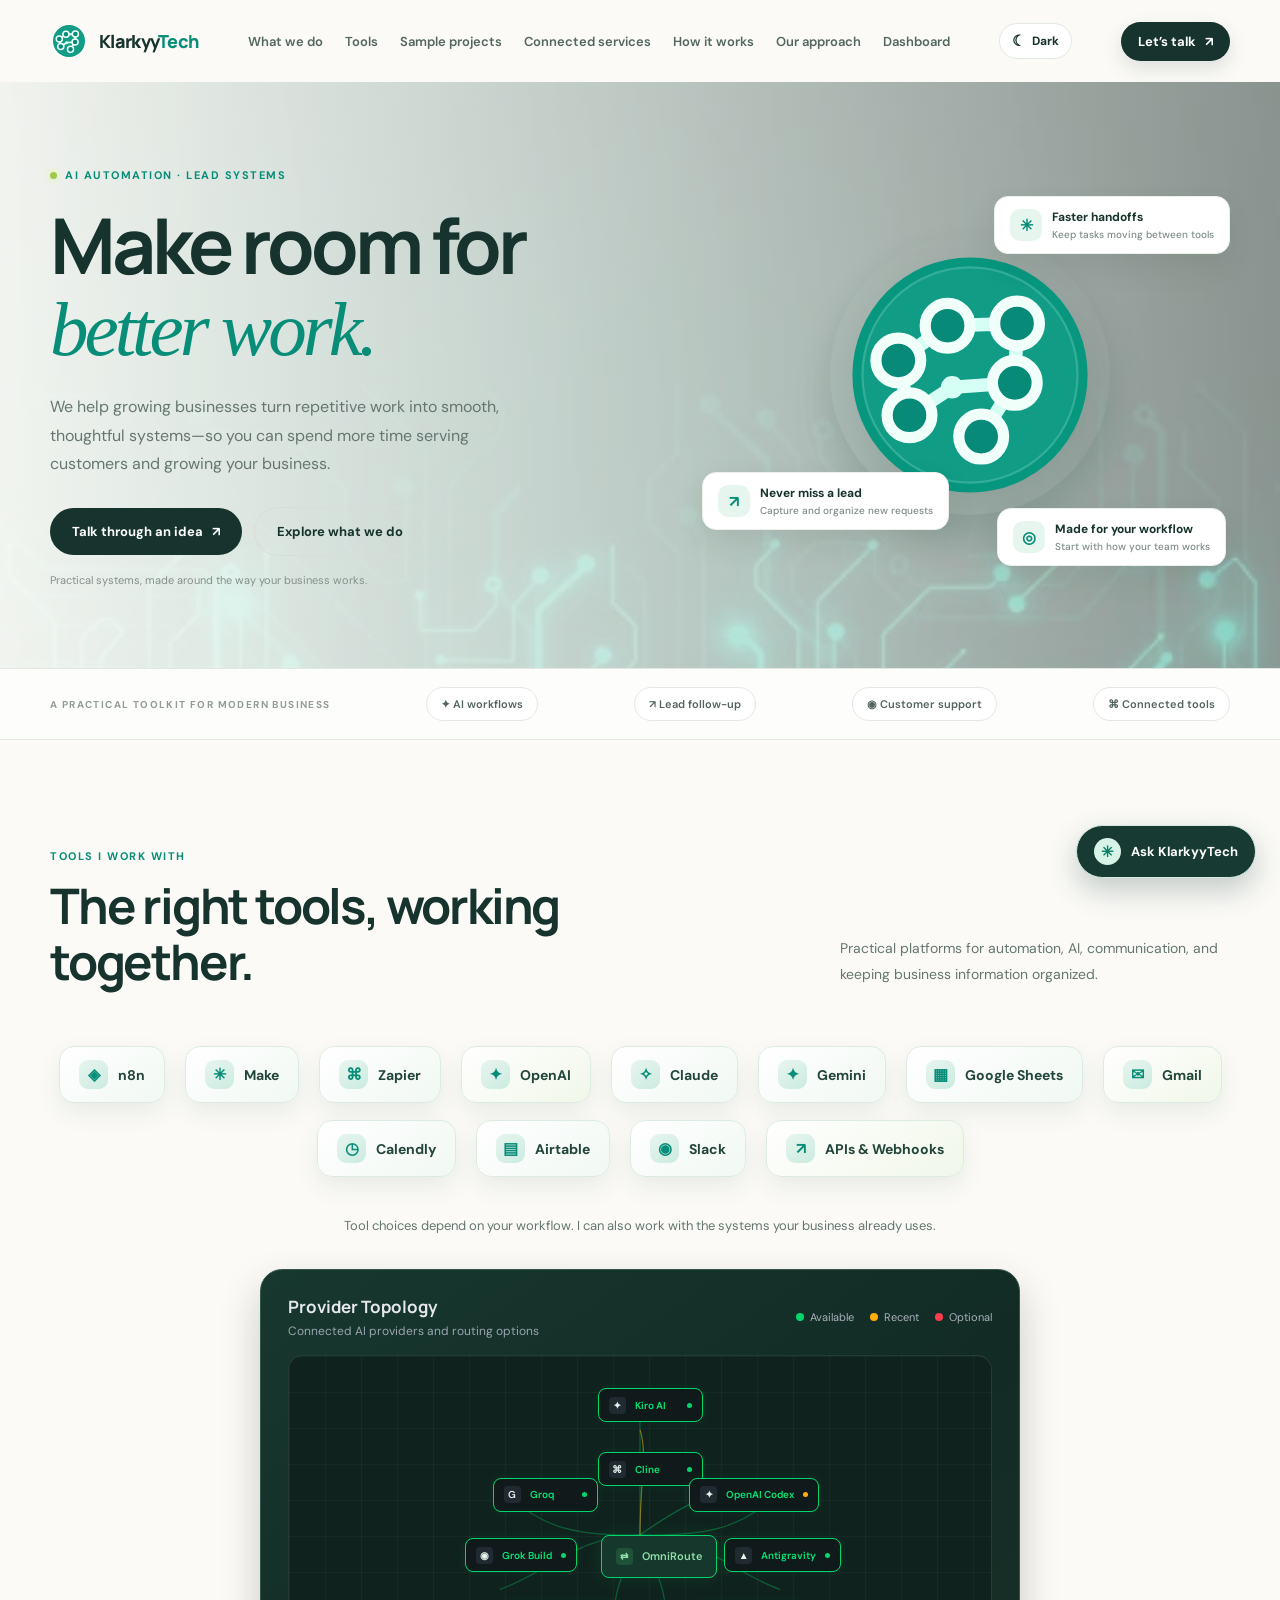
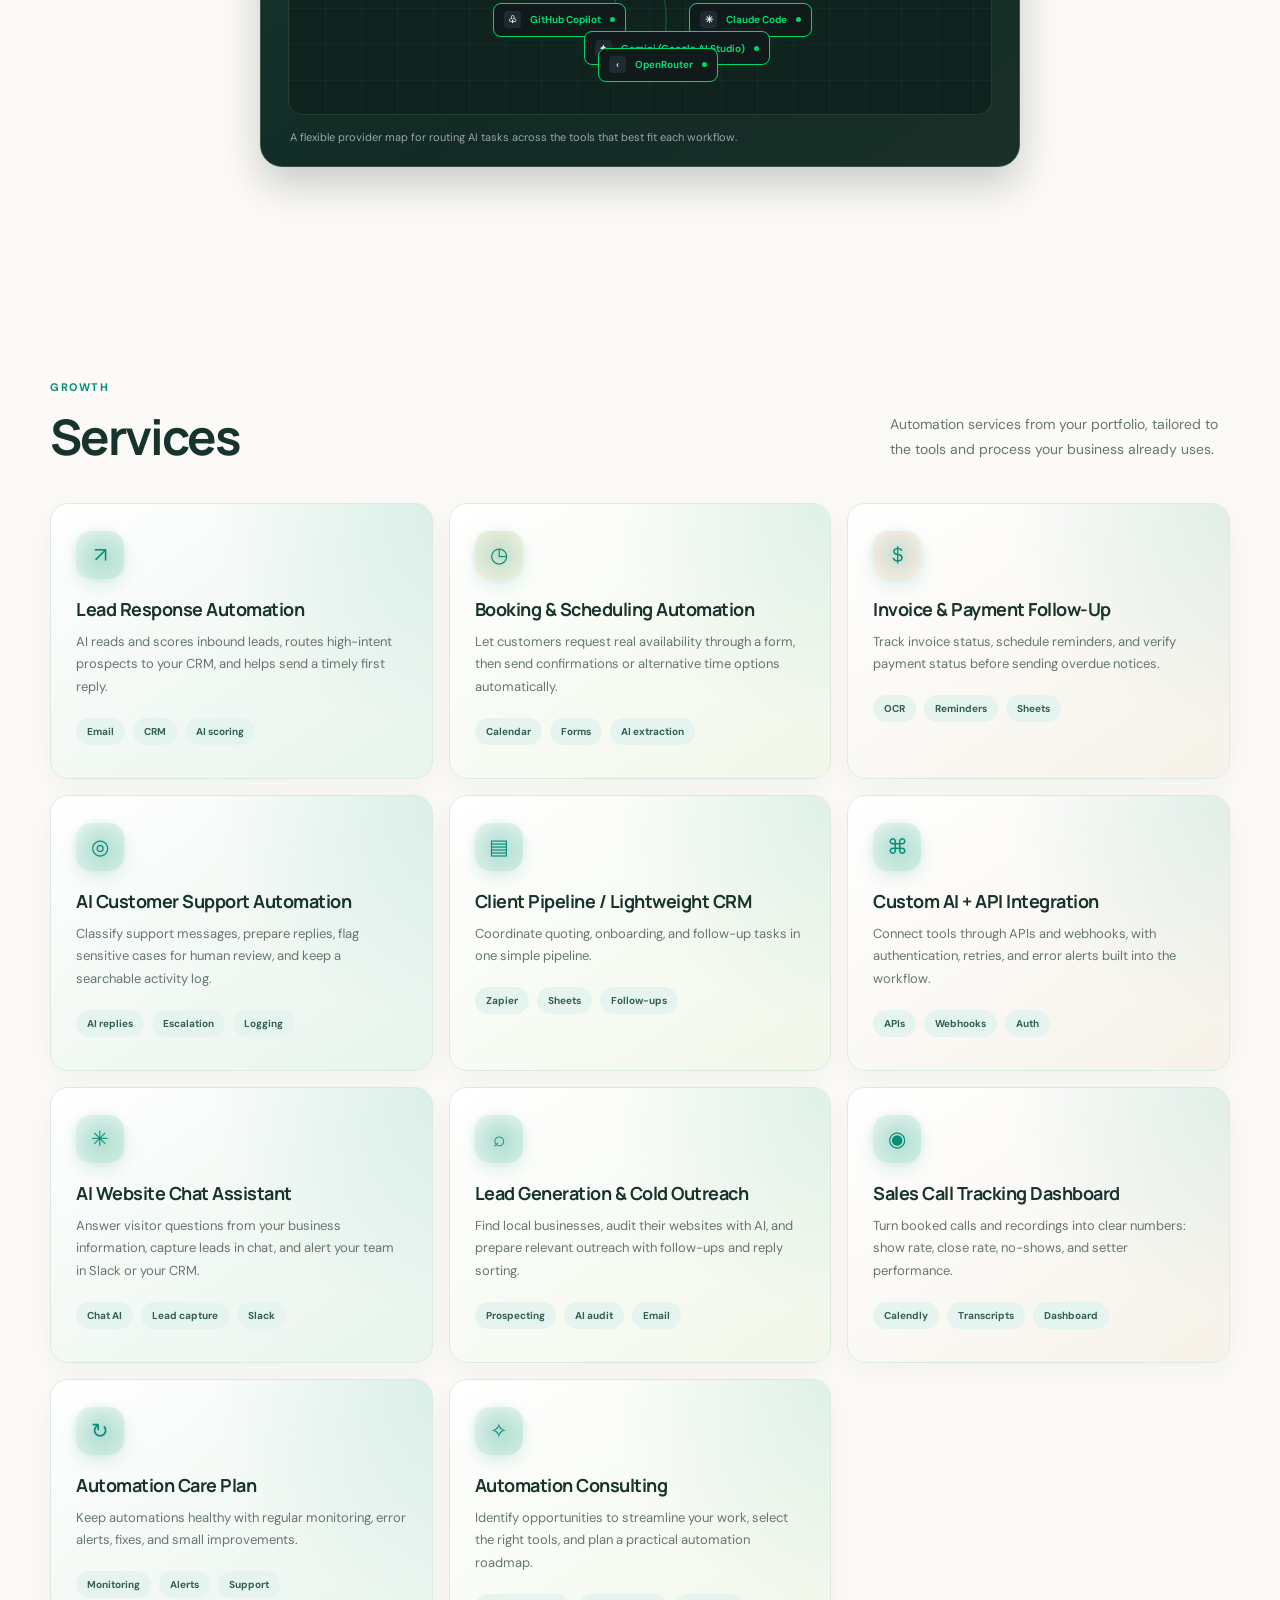
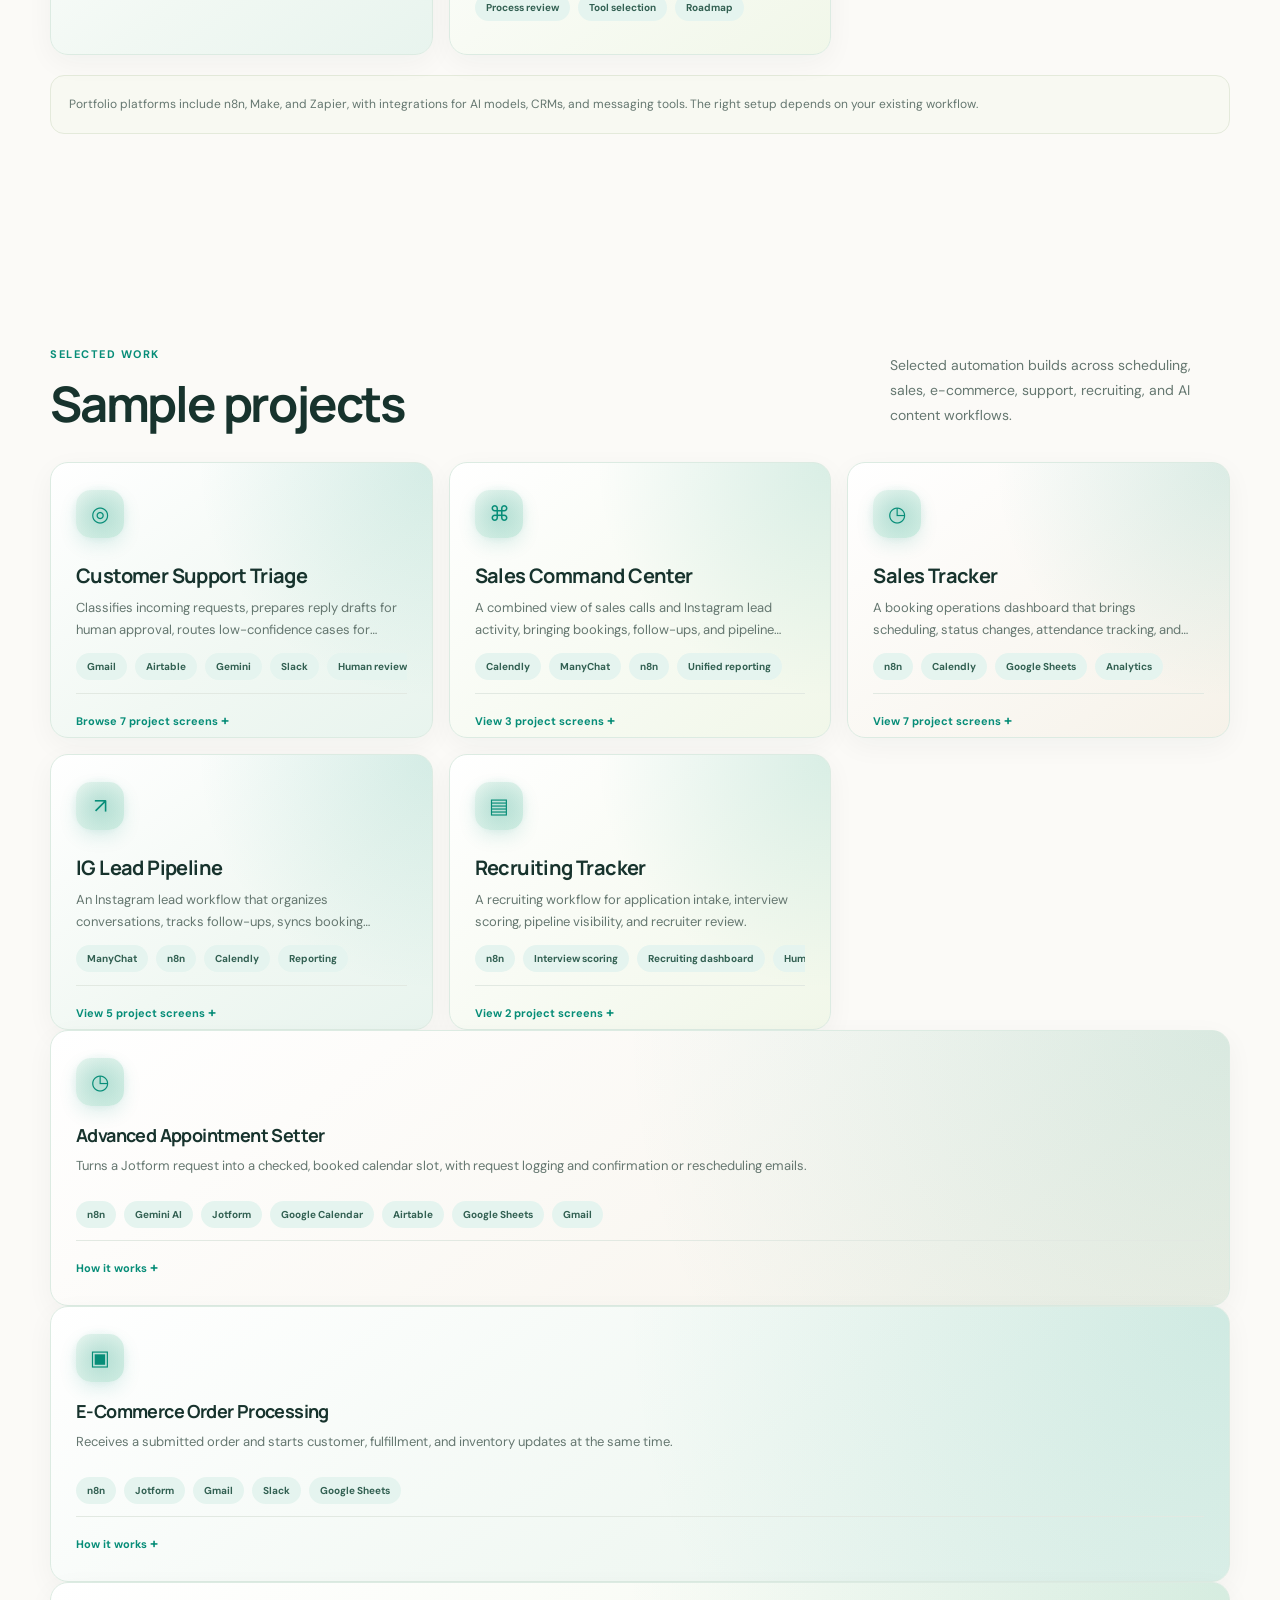
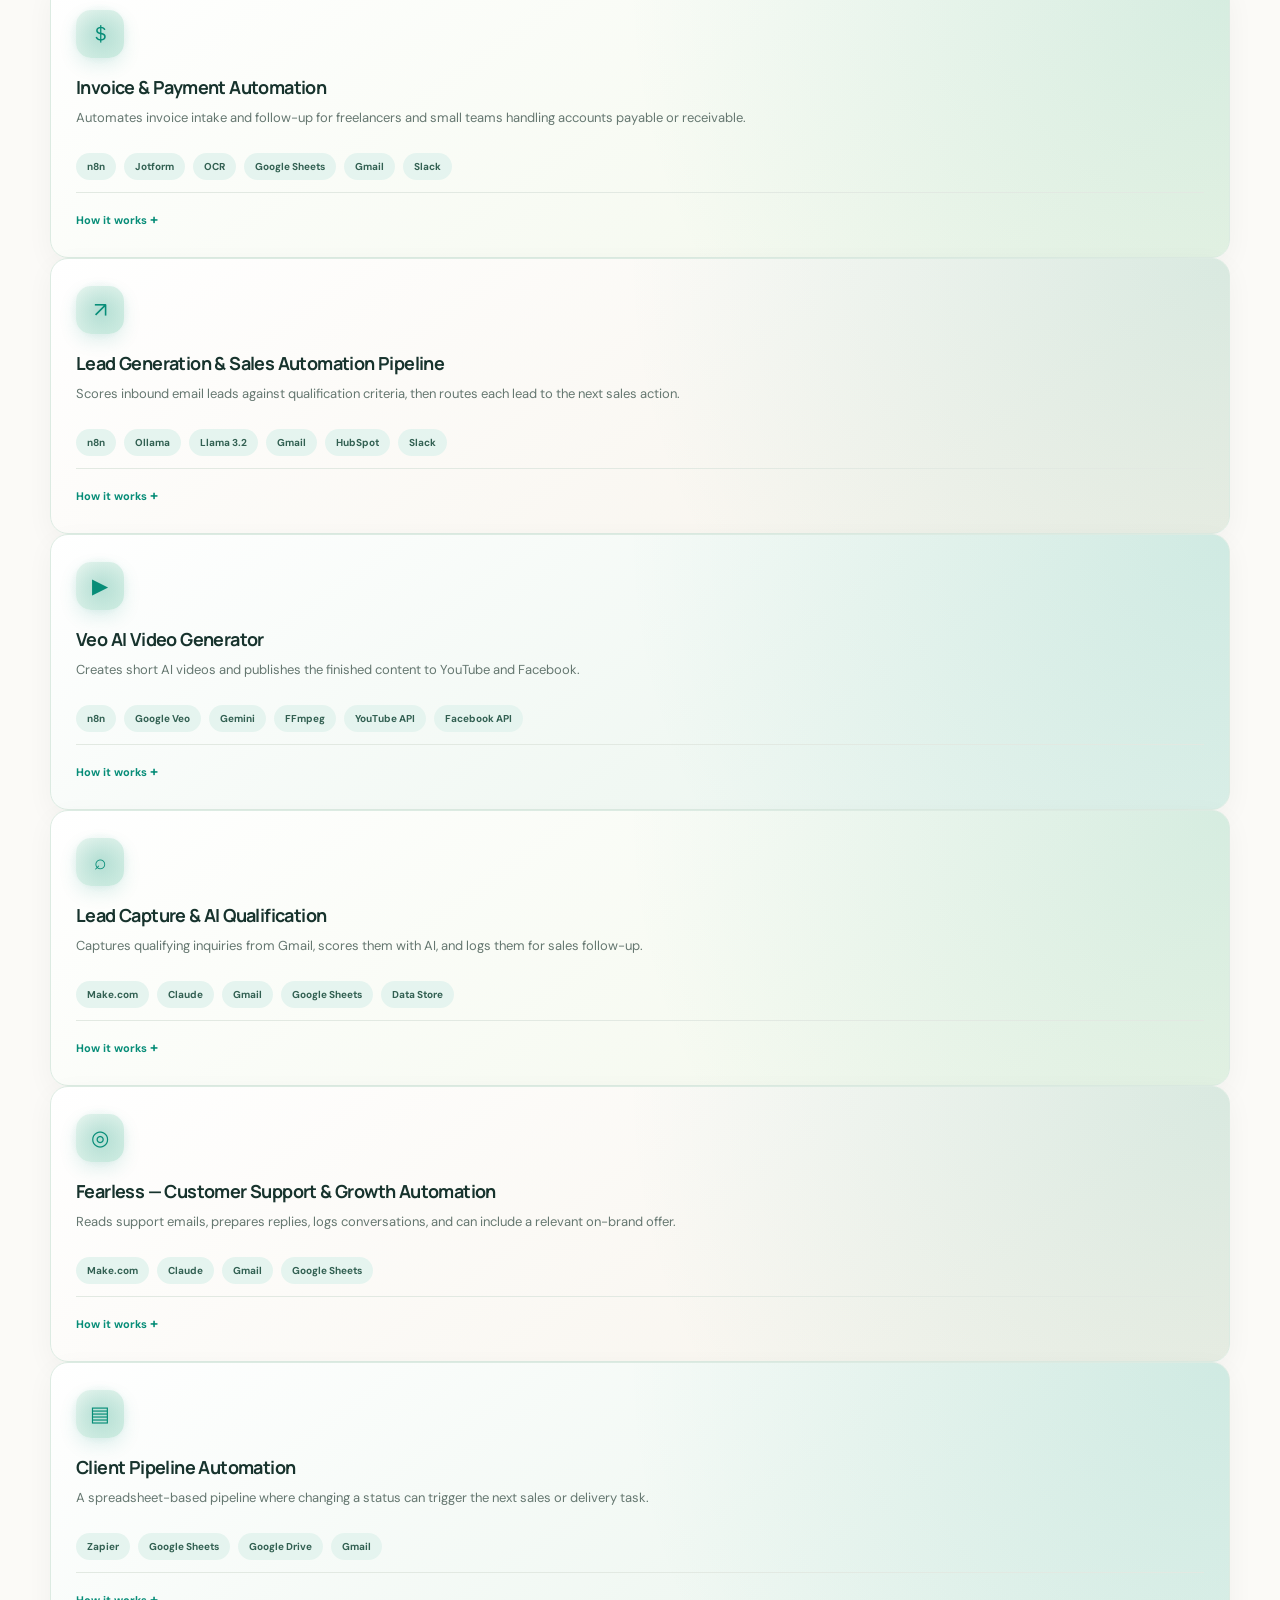
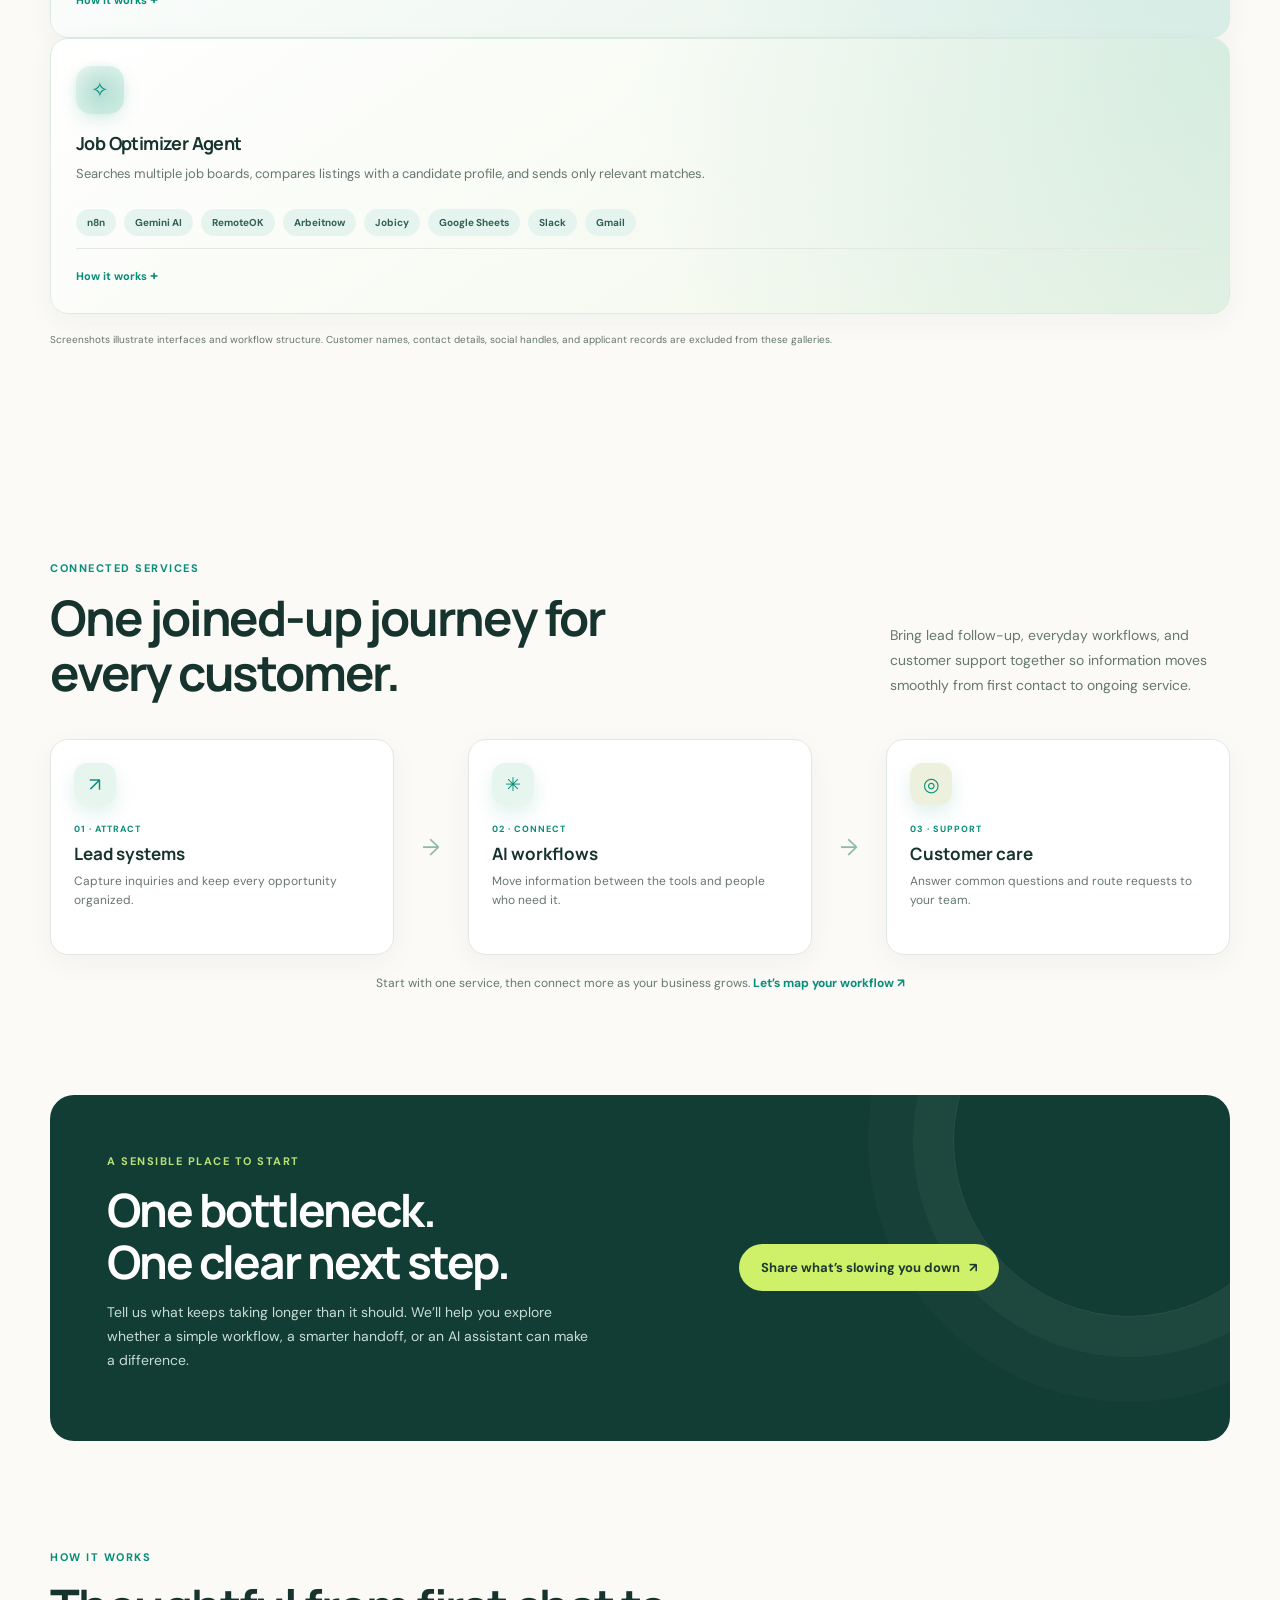
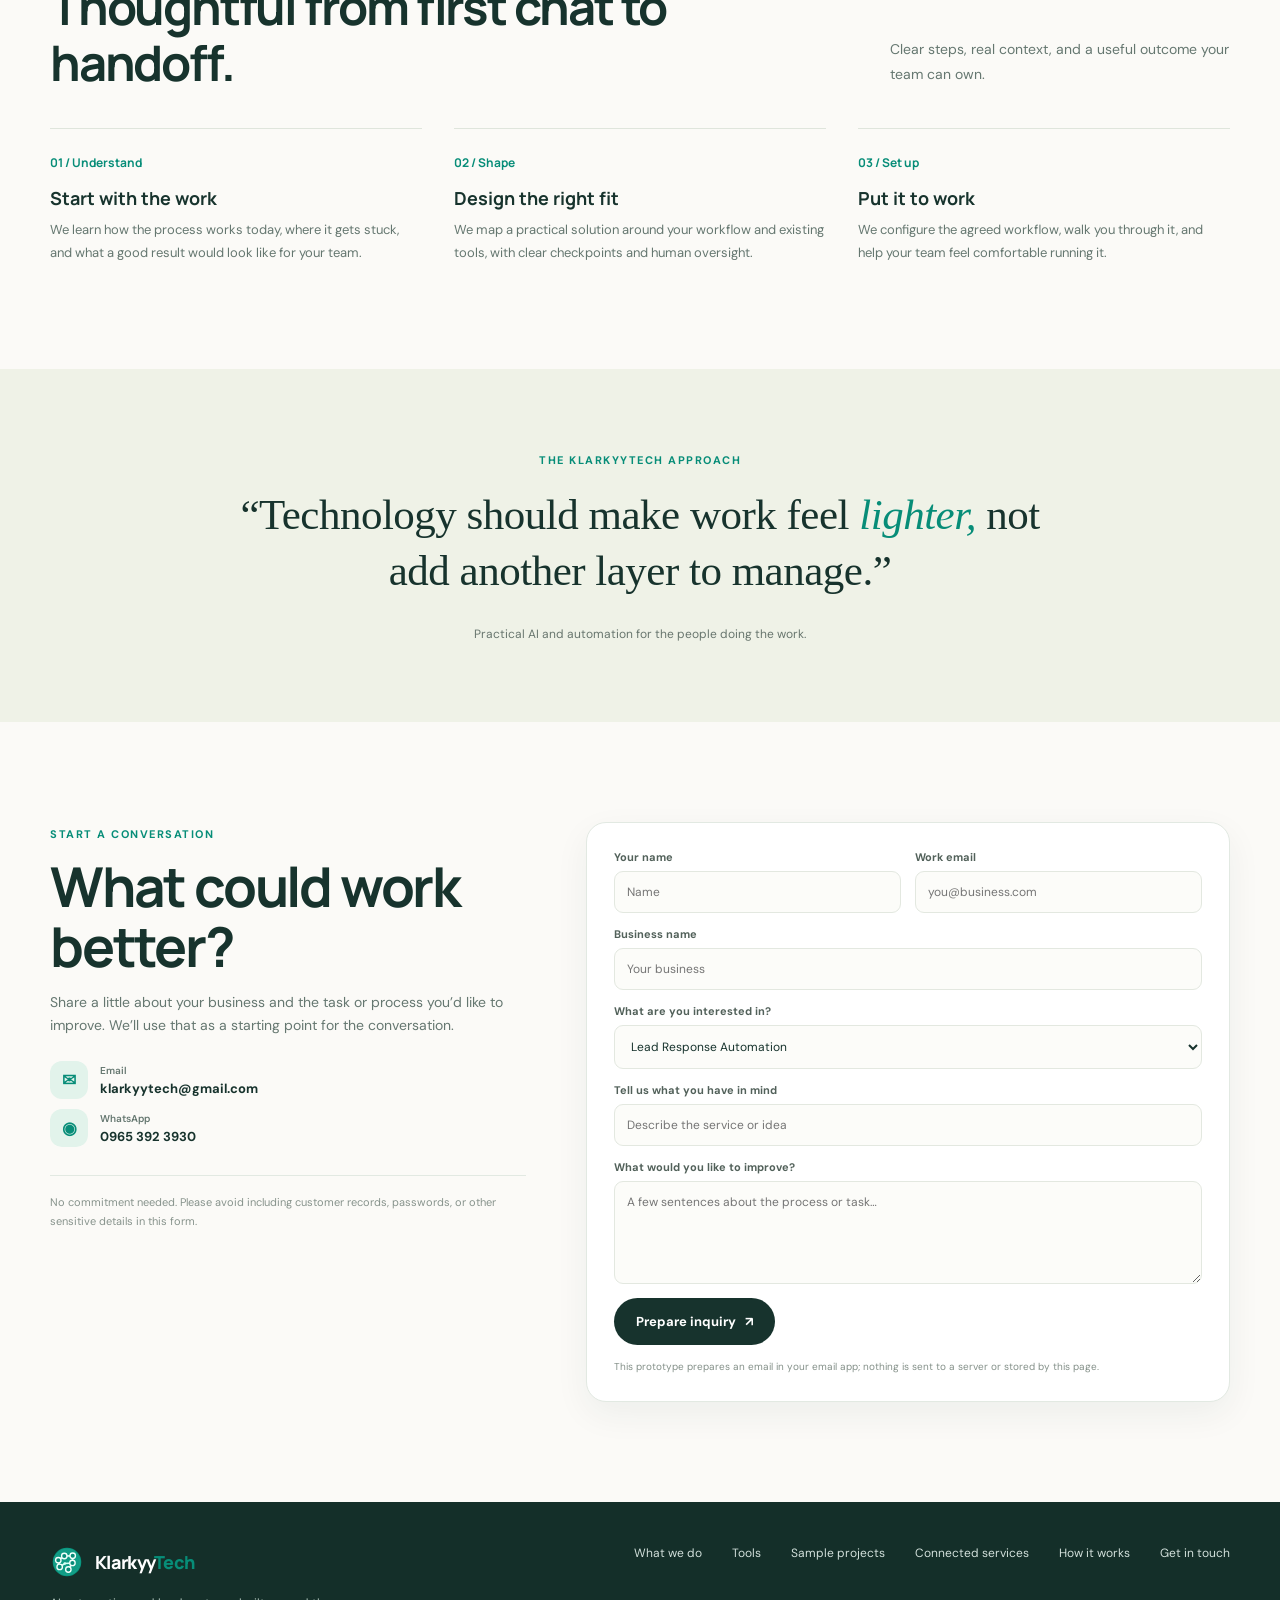
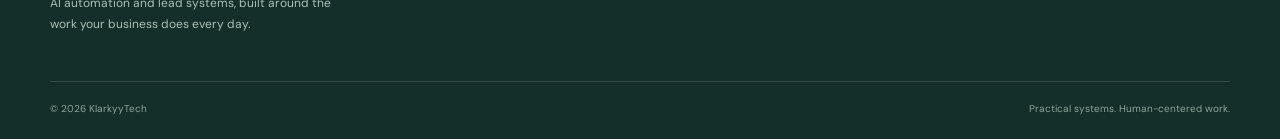
==== klarkyytech/index.html @ 1ce9d155 "Animate service and project icons and green provider states" ====
<!DOCTYPE html>
<html lang="en">
<head>
<meta charset="utf-8"><meta name="viewport" content="width=device-width,initial-scale=1"><meta name="theme-color" content="#faf9f5"><meta name="description" content="KlarkyyTech helps growing businesses build practical AI automations and lead systems that make everyday work easier."><title>KlarkyyTech — Make room for better work</title>
<style>
@import url('https://fonts.googleapis.com/css2?family=DM+Sans:wght@400;500;600;700&family=Manrope:wght@400;500;600;700;800&display=swap');
:root{--ink:#172d29;--muted:#667772;--paper:#faf9f5;--white:#fff;--green:#078d78;--mint:#dcf3eb;--line:#e5e9e2;--lime:#cff16a;--serif:Georgia,'Times New Roman',serif}*{box-sizing:border-box}html{scroll-behavior:smooth}body{margin:0;background:var(--paper);color:var(--ink);font-family:'DM Sans',sans-serif;-webkit-font-smoothing:antialiased}a{color:inherit;text-decoration:none}button,input,select,textarea{font:inherit}button{cursor:pointer}.wrap{width:min(1180px,calc(100% - 48px));margin:auto}.nav{height:82px;display:flex;align-items:center;justify-content:space-between}.logo{display:flex;align-items:center;gap:11px;font:800 18px Manrope;letter-spacing:-.7px}.logo img{width:38px;height:38px;border-radius:50%;object-fit:cover;object-position:center;background:transparent}.logo span span{color:var(--green)}.navlinks{display:flex;gap:24px;align-items:center;color:#536660;font-size:13px;font-weight:500}.navlinks a{white-space:nowrap}.navlinks a:hover,.footer a:hover{color:var(--green)}.navcta,.button{display:inline-flex;justify-content:center;align-items:center;gap:9px;border-radius:999px;background:var(--ink);color:white;padding:13px 20px;font-size:13px;font-weight:700;transition:transform .18s,background .18s}.navcta:hover,.button:hover{background:var(--green);transform:translateY(-1px)}.navcta{padding:11px 17px;white-space:nowrap;flex:none}.menu{display:none;border:1px solid var(--line);background:white;border-radius:50%;width:42px;height:42px;font-size:18px}.hero{padding:69px 0 84px;position:relative;overflow:hidden;isolation:isolate}.hero:after{content:"";position:absolute;z-index:-1;inset:0;pointer-events:none;background-image:linear-gradient(90deg,rgba(250,249,245,.90) 0%,rgba(250,249,245,.66) 42%,rgba(250,249,245,.32) 100%),url("circuit-board-background.webp");background-size:cover;background-position:center 42%;opacity:.82;filter:saturate(1.35) brightness(1.12) drop-shadow(0 0 16px rgba(7,151,127,.58));animation:circuit-drift 28s ease-in-out infinite alternate}.hero:before{content:'';position:absolute;width:0;height:0;pointer-events:none}.hero-grid{display:grid;grid-template-columns:1.08fr .92fr;gap:48px;align-items:center;position:relative}.eyebrow{display:inline-flex;gap:8px;align-items:center;color:var(--green);font-size:11px;font-weight:700;letter-spacing:1.5px;text-transform:uppercase}.eyebrow i{width:7px;height:7px;border-radius:50%;background:#9fc94c;box-shadow:0 0 0 4px #eaf3d9}.hero h1{max-width:650px;margin:21px 0 19px;font:700 clamp(48px,6.3vw,77px)/1.03 Manrope;letter-spacing:-5px}.hero h1 em{font:italic 400 1em var(--serif);letter-spacing:-4px;color:var(--green)}.hero-copy{max-width:500px;color:var(--muted);font-size:16px;line-height:1.75}.hero-actions{display:flex;gap:12px;align-items:center;margin-top:28px}.button{padding:15px 22px}.button.secondary{background:transparent;color:var(--ink);border:1px solid #d7ded5}.button.secondary:hover{color:white;border-color:var(--green);background:var(--green)}.micro{margin-top:17px;color:#84908a;font-size:11px}.visual{min-height:430px;position:relative;display:grid;place-items:center;isolation:isolate}.orb{display:none}.orb:after{content:'';position:absolute;inset:30px;border:1px solid #d8dfcf;border-radius:50%;animation:ring-turn 32s linear infinite}.orb:before{content:'';position:absolute;inset:75px;border:1px dashed #d1dbc7;border-radius:50%;animation:ring-turn 42s linear infinite reverse}.visual-logo{width:min(70%,280px);aspect-ratio:1;position:relative;border-radius:50%;box-shadow:0 20px 38px #17483d1c;filter:drop-shadow(0 22px 28px #17483d27);animation:mark-float 5s ease-in-out infinite;will-change:transform}.float{position:absolute;background:#fff;border:1px solid #edf0e9;border-radius:14px;padding:12px 15px;box-shadow:0 12px 30px #1e382018;display:flex;align-items:center;gap:10px;font-size:12px;font-weight:700;animation:drift 5s ease-in-out infinite}.float small{display:block;color:#7f8c85;font-size:10px;font-weight:500;margin-top:3px}.float.one{top:36px;right:0}.float.two{bottom:60px;left:-7px;animation-delay:-2s}.float.three{right:4px;bottom:24px;animation-delay:-3s}.ficon{width:32px;height:32px;border-radius:10px;background:#e6f5ee;display:grid;place-items:center;color:var(--green);font-size:16px}@keyframes drift{50%{transform:translateY(-7px)}}@keyframes service-icon-float{0%,100%{transform:translateY(0)}50%{transform:translateY(-5px)}}@keyframes service-icon-glow{from{opacity:.38;transform:scale(.88)}to{opacity:.95;transform:scale(1.12)}}@keyframes circuit-drift{0%{background-position:center 45%;transform:scale(1);filter:saturate(1.12) brightness(1.06) drop-shadow(0 0 12px rgba(7,151,127,.42))}50%{filter:saturate(1.35) brightness(1.22) drop-shadow(0 0 26px rgba(7,151,127,.82))}100%{background-position:52% 58%;transform:scale(1.045);filter:saturate(1.18) brightness(1.12) drop-shadow(0 0 18px rgba(7,151,127,.62))}}@keyframes mark-float{0%,100%{transform:translate3d(0,0,0) rotate(-2deg)}50%{transform:translate3d(0,-10px,0) rotate(2deg)}}@keyframes orbit-breathe{0%,100%{transform:scale(.97);box-shadow:0 0 0 0 #9bb49b00}50%{transform:scale(1.035);box-shadow:0 0 55px 5px #9bb49b20}}@keyframes ring-turn{to{transform:rotate(1turn)}}.trust{border-top:1px solid var(--line);border-bottom:1px solid var(--line);padding:18px 0}.trust-inner{display:flex;justify-content:space-between;align-items:center;gap:18px}.trust-label{color:#929c94;font-size:10px;text-transform:uppercase;letter-spacing:1.4px;font-weight:700}.pill{border:1px solid #e4e8df;border-radius:99px;padding:9px 14px;color:#54635c;font-size:11px;font-weight:600;background:#fff9;white-space:nowrap}.section{padding:104px 0}.section-head{display:flex;justify-content:space-between;align-items:end;gap:30px;margin-bottom:42px}.kicker{color:var(--green);font-size:11px;text-transform:uppercase;letter-spacing:1.5px;font-weight:700}.section h2{font:700 clamp(34px,4vw,49px)/1.14 Manrope;letter-spacing:-2.2px;margin:13px 0 0;max-width:650px}.section-head>p{max-width:340px;color:var(--muted);font-size:14px;line-height:1.7;margin:0 0 3px}.service-grid{display:grid;grid-template-columns:repeat(3,minmax(0,1fr));gap:16px}.service{background:linear-gradient(145deg,#ffffff 0%,#f1f8f3 58%,#e8f4ee 100%);border:1px solid #dcebe2;border-radius:17px;padding:27px 25px 25px;min-height:276px;position:relative;overflow:hidden;transition:transform .2s,box-shadow .2s}.service:before{content:"";position:absolute;inset:0;pointer-events:none;background:radial-gradient(circle at 100% 0%,rgba(7,151,127,.13),transparent 48%);opacity:.8}.service>*{position:relative}.service:nth-child(3n+2){background:linear-gradient(145deg,#fff 0%,#f1f7e9 100%)}.service:nth-child(3n){background:linear-gradient(145deg,#fff 0%,#f6f2e9 100%)}.service:hover{transform:translateY(-4px);box-shadow:0 17px 36px #1c3a2e0b}.service-icon{height:48px;width:48px;border-radius:15px;background:linear-gradient(145deg,#e7f5ef,#ccebe0);display:grid;place-items:center;font-size:21px;color:var(--green);position:relative;isolation:isolate;animation:service-icon-float 4.2s ease-in-out infinite;box-shadow:0 7px 18px rgba(7,141,120,.12);transition:transform .25s,box-shadow .25s}.service-icon:before{content:"";position:absolute;inset:-7px;border-radius:20px;background:radial-gradient(circle,rgba(7,141,120,.19),transparent 70%);z-index:-1;animation:service-icon-glow 3.4s ease-in-out infinite alternate}.service:nth-child(3n+2) .service-icon{animation-delay:-1.1s}.service:nth-child(3n) .service-icon{animation-delay:-2.2s}.service:hover .service-icon{transform:translateY(-5px) rotate(-5deg) scale(1.06);box-shadow:0 12px 24px rgba(7,141,120,.2)}.service:nth-child(2) .service-icon{background:#edf0dd}.service:nth-child(3) .service-icon{background:#f9eee4}.service h3{font:700 18px Manrope;letter-spacing:-.5px;margin:18px 0 9px}.service-tags{display:flex;flex-wrap:wrap;gap:8px;margin-top:18px}.service-tags span{border-radius:99px;padding:7px 11px;background:#e5f4ef;color:#326052;font-size:10px;font-weight:700}.service-platforms{margin-top:20px;padding:18px;border:1px solid #e4eadb;border-radius:14px;background:#f8f9f2;color:var(--muted);font-size:12px;line-height:1.7}.service p{font-size:13px;color:var(--muted);line-height:1.7;margin:0 0 19px}.arrow{color:var(--green);font-size:12px;font-weight:700}.flow{display:grid;grid-template-columns:1fr 58px 1fr 58px 1fr;align-items:center;gap:8px}.flow-card{display:grid;justify-items:start;align-content:start;min-height:216px;padding:23px;background:#fff;border:1px solid var(--line);border-radius:17px;transition:transform .2s,border-color .2s,box-shadow .2s}.flow-card:hover{transform:translateY(-3px);border-color:#b6daca;box-shadow:0 16px 32px #1c3a2e0b}.flow-icon{display:grid;place-items:center;width:42px;height:42px;margin-bottom:18px;border-radius:13px;background:#e7f5ef;color:var(--green);font-size:19px}.flow-icon{animation:service-icon-float 4.6s ease-in-out infinite;box-shadow:0 8px 20px rgba(7,141,120,.13);position:relative}.flow-card:nth-child(1) .flow-icon{animation-delay:0s}.flow-card:nth-child(3) .flow-icon{animation-delay:-1.5s}.flow-card:nth-child(5) .flow-icon{animation-delay:-3s}.flow-icon:after{content:"";position:absolute;inset:-7px;border-radius:inherit;background:radial-gradient(circle,rgba(7,141,120,.18),transparent 70%);z-index:-1;animation:service-icon-glow 3.6s ease-in-out infinite alternate}.flow-card:nth-of-type(3) .flow-icon{background:#edf0dd}.flow-card:nth-of-type(5) .flow-icon{background:#f9eee4}.flow-step{font-size:9px;letter-spacing:1px;color:var(--green);font-weight:700}.flow-card strong{margin:7px 0;font:700 17px Manrope}.flow-card small{color:var(--muted);font-size:12px;line-height:1.6}.flow-connector{display:grid;place-items:center;color:#8ebba6;font-size:23px}.flow-connector i{font-style:normal}.flow-note{margin:20px 0 0;text-align:center;color:var(--muted);font-size:12px}.flow-note a{color:var(--green);font-weight:700}.band{background:#123d34;color:#fff;border-radius:24px;padding:54px 57px;position:relative;overflow:hidden}.band:after{content:'';position:absolute;width:350px;height:350px;border:1px solid #ffffff19;border-radius:50%;right:-75px;top:-130px;box-shadow:0 0 0 40px #ffffff08,0 0 0 85px #ffffff05}.band-grid{display:grid;grid-template-columns:1.15fr .85fr;gap:45px;align-items:center;position:relative;z-index:1}.band .kicker{color:#b8e17a}.band h2{font:700 clamp(32px,4vw,46px)/1.12 Manrope;letter-spacing:-2px;margin:14px 0}.band p{max-width:490px;color:#c7dcd4;font-size:14px;line-height:1.7}.band .button{background:var(--lime);color:#1d392f}.band .button:hover{background:#fff}.steps{display:grid;grid-template-columns:repeat(3,1fr);gap:32px}.step{border-top:1px solid #dfe5dc;padding-top:19px}.step-num{color:var(--green);font:700 12px Manrope}.step h3{font:700 18px Manrope;margin:14px 0 9px}.step p{margin:0;color:var(--muted);font-size:13px;line-height:1.75}.quote{background:#eff2e7;padding:79px 0}.quote-inner{text-align:center;max-width:810px;margin:auto}.quote blockquote{margin:18px 0 23px;font:400 clamp(26px,4vw,43px)/1.3 var(--serif);letter-spacing:-.5px}.quote blockquote em{color:var(--green)}.quote small{color:#68766e;font-size:12px}.contact{padding:100px 0}.contact-grid{display:grid;grid-template-columns:.85fr 1.15fr;gap:60px;align-items:start}.contact h2{font:700 clamp(37px,4.8vw,55px)/1.1 Manrope;letter-spacing:-2.8px;margin:13px 0}.contact-intro p{color:var(--muted);font-size:14px;line-height:1.7}.contact-note{margin-top:28px;padding-top:17px;border-top:1px solid var(--line);color:#87938c;font-size:11px;line-height:1.7}.contact-links{display:grid;gap:10px;margin-top:23px}.contact-links a{display:flex;align-items:center;gap:12px;width:fit-content;color:var(--ink);font-size:13px;font-weight:700}.contact-links a>span:first-child{width:38px;height:38px;border-radius:12px;display:grid;place-items:center;background:#e2f3eb;color:var(--green);font-size:17px;transition:transform .2s,box-shadow .2s}.contact-links a:hover>span:first-child{transform:translateY(-3px);box-shadow:0 7px 16px #078d7833}.contact-links small{display:block;margin-bottom:3px;color:var(--muted);font-size:10px;font-weight:600}.contact-links a:focus-visible{outline:2px solid var(--green);outline-offset:4px;border-radius:4px}.form{background:#fff;border:1px solid var(--line);padding:27px;border-radius:22px;display:grid;grid-template-columns:1fr 1fr;gap:14px}.field{display:grid;gap:7px}.field.full{grid-column:1/-1}.field label{font-size:11px;font-weight:700;color:#52615a}.field input,.field select,.field textarea{width:100%;border:1px solid #e3e8e0;border-radius:9px;background:#fcfcf9;padding:12px;color:var(--ink);outline:0;font-size:12px}.field input:focus,.field select:focus,.field textarea:focus{border-color:#71b8a4;box-shadow:0 0 0 3px #e1f3ec}.field textarea{min-height:103px;resize:vertical}.form .button{border:0;grid-column:1/-1;width:max-content}.form-disclaimer{grid-column:1/-1;font-size:10px;color:#849089;line-height:1.55;margin:0}.form-result{grid-column:1/-1;display:none;color:var(--green);font-size:12px;line-height:1.5}.footer{background:#142f29;color:#fff;padding:43px 0 24px}.footer-top{display:flex;justify-content:space-between;gap:35px;align-items:start;padding-bottom:35px}.footer .logo{color:white}.footer .logo img{width:34px;height:34px;border-radius:50%}.footer-blurb{max-width:290px;color:#abc0b7;font-size:12px;line-height:1.7;margin-top:14px}.footer-links{display:flex;gap:30px;color:#d2e0db;font-size:12px}.footer-bottom{border-top:1px solid #ffffff20;padding-top:20px;display:flex;justify-content:space-between;color:#8da69c;font-size:10px}.mobile-nav{display:none}
@media(max-width:1050px){.service-grid{grid-template-columns:repeat(2,minmax(0,1fr))}}
@media(max-width:850px){.hero{padding:50px 0 65px}.hero-grid{grid-template-columns:1fr .8fr;gap:17px}.hero h1{font-size:58px}.visual{transform:scale(.85);margin:0 -25px}.trust-inner{justify-content:center;flex-wrap:wrap}.trust-label{width:100%;text-align:center}.section{padding:77px 0}.band{padding:42px}.contact-grid{gap:32px}}
@media(max-width:650px){.wrap{width:min(100% - 36px,520px)}.nav{height:68px}.navlinks{display:none}.menu{display:block}.theme-toggle{padding:9px 10px;font-size:11px}.navcta{margin-left:auto;margin-right:8px;padding:10px 13px;font-size:11px}.hero{padding:49px 0 37px}.hero-grid{display:flex;flex-direction:column;align-items:stretch;gap:2px}.hero h1{font-size:53px;letter-spacing:-3.8px;margin-top:17px}.hero h1 em{letter-spacing:-3px}.hero-copy{font-size:14px}.hero-actions{flex-wrap:wrap}.button{padding:14px 17px;font-size:12px}.visual{height:300px;min-height:300px;transform:none;margin:0}.orb{width:270px;height:270px}.visual-logo{width:148px;aspect-ratio:1;border-radius:50%}.float{padding:9px 11px;font-size:10px}.float small{font-size:9px}.float.one{top:14px;right:0}.float.two{bottom:38px;left:0}.float.three{bottom:5px;right:0}.ficon{width:28px;height:28px}.pill{font-size:10px;padding:8px 11px}.section{padding:69px 0}.section-head{display:block;margin-bottom:27px}.section-head>p{margin-top:14px}.section h2{font-size:37px}.service-grid{grid-template-columns:1fr;gap:11px}.service{min-height:auto;padding:21px}.service h3{margin-top:16px}.flow{grid-template-columns:1fr;gap:0}.flow-card{min-height:unset;grid-template-columns:44px 1fr;column-gap:13px;padding:16px}.flow-icon{grid-row:1/4;margin:0}.flow-step{align-self:end}.flow-connector{height:34px;transform:rotate(90deg)}.flow-note{line-height:1.7}.band{padding:31px 24px;border-radius:18px}.band-grid{grid-template-columns:1fr;gap:20px}.band h2{font-size:36px}.steps{grid-template-columns:1fr;gap:24px}.quote{padding:57px 0}.contact{padding:71px 0}.contact-grid{grid-template-columns:1fr;gap:25px}.contact h2{font-size:44px}.form{padding:19px;grid-template-columns:1fr}.field.full,.form .button,.form-disclaimer,.form-result{grid-column:auto}.form .button{width:100%}.footer-top{display:block}.footer-links{margin-top:23px;gap:20px;flex-wrap:wrap}.footer-bottom{gap:12px;flex-wrap:wrap}.mobile-nav.open{display:grid;position:absolute;top:65px;left:0;right:0;z-index:8;padding:11px 18px 17px;background:var(--paper);border-bottom:1px solid var(--line);box-shadow:0 15px 25px #193a2e14}.mobile-nav a{padding:12px 3px;font-size:13px;color:#536660}}
@media(max-width:650px){.hero:after{background-position:55% center;opacity:.5}}@media(prefers-reduced-motion:reduce){*,*:before,*:after{scroll-behavior:auto!important;animation:none!important;transition:none!important}.visual-logo,.orb,.orb:before,.orb:after,.hero:after,.service-icon,.service-icon:before,.flow-icon,.flow-icon:after{transform:none!important;will-change:auto!important;animation:none!important}}

html[data-theme="dark"]{--ink:#e8f2ed;--muted:#a5b8af;--paper:#101a17;--white:#17241f;--green:#71d3b5;--mint:#1b3930;--line:#2b4037;color-scheme:dark}
html[data-theme="dark"] body{background:var(--paper);color:var(--ink)}html[data-theme="dark"] .navlinks{color:#c0d1c8}html[data-theme="dark"] .menu,html[data-theme="dark"] .theme-toggle{background:#1b2b25;color:var(--ink);border-color:var(--line)}html[data-theme="dark"] .button.secondary{color:var(--ink);border-color:#3b5147}html[data-theme="dark"] .orb{background:#202d25}html[data-theme="dark"] .orb:before,html[data-theme="dark"] .orb:after{border-color:#35463a}html[data-theme="dark"] .float,html[data-theme="dark"] .flow-card,html[data-theme="dark"] .form{background:#17241f;border-color:#2b4037;color:var(--ink)}html[data-theme="dark"] .service{background:linear-gradient(145deg,#1b3028 0%,#172720 100%);border-color:#345247;color:var(--ink)}html[data-theme="dark"] .service:before{background:radial-gradient(circle at 100% 0%,rgba(7,151,127,.22),transparent 52%)}html[data-theme="dark"] .service:nth-child(3n+2){background:linear-gradient(145deg,#202f27 0%,#19271f 100%)}html[data-theme="dark"] .service:nth-child(3n){background:linear-gradient(145deg,#302d22 0%,#22271f 100%)}html[data-theme="dark"] .float small,html[data-theme="dark"] .service p,html[data-theme="dark"] .flow-card small,html[data-theme="dark"] .section-head>p,html[data-theme="dark"] .step p,html[data-theme="dark"] .contact-intro p{color:#a5b8af}html[data-theme="dark"] .service-tags span{background:#203b31;color:#b6ebd2}html[data-theme="dark"] .service-platforms{background:#17241f;border-color:#2b4037;color:#a5b8af}html[data-theme="dark"] .pill{background:#17241f;border-color:#2b4037;color:#c5d5cc}html[data-theme="dark"] .trust{border-color:#2b4037}html[data-theme="dark"] .quote{background:#1a2822}html[data-theme="dark"] .quote small{color:#a5b8af}html[data-theme="dark"] .field label{color:#d0ded6}html[data-theme="dark"] .field input,html[data-theme="dark"] .field select,html[data-theme="dark"] .field textarea{background:#101a17;border-color:#34483e;color:var(--ink)}html[data-theme="dark"] .field input::placeholder,html[data-theme="dark"] .field textarea::placeholder{color:#82968b}html[data-theme="dark"] .contact-note,html[data-theme="dark"] .micro{color:#9aada3}html[data-theme="dark"] .contact-links a{color:var(--ink)}html[data-theme="dark"] .contact-links a>span:first-child{background:#203b31;color:#8fe0c2}html[data-theme="dark"] .mobile-nav.open{background:#101a17;border-color:#2b4037}html[data-theme="dark"] .mobile-nav a{color:#c0d1c8}
.theme-toggle{flex:none;display:inline-flex;align-items:center;justify-content:center;gap:7px;padding:9px 12px;border:1px solid var(--line);border-radius:999px;background:#fff;color:var(--ink);font-size:12px;font-weight:700;white-space:nowrap}.theme-toggle:hover{border-color:var(--green)}.theme-toggle-icon{font-size:15px;line-height:1}

html[data-theme="dark"]{--ink:#e8f2ed;--muted:#a5b8af;--paper:#101a17;--white:#17241f;--green:#71d3b5;--mint:#1b3930;--line:#2b4037;color-scheme:dark}
html[data-theme="dark"] body{background:var(--paper);color:var(--ink)}html[data-theme="dark"] .navlinks{color:#c0d1c8}html[data-theme="dark"] .menu,html[data-theme="dark"] .theme-toggle{background:#1b2b25;color:var(--ink);border-color:var(--line)}html[data-theme="dark"] .button.secondary{color:var(--ink);border-color:#3b5147}html[data-theme="dark"] .button.secondary:hover{background:var(--green);color:#10231d;border-color:var(--green)}html[data-theme="dark"] .orb{background:#202d25}html[data-theme="dark"] .orb:before,html[data-theme="dark"] .orb:after{border-color:#35463a}html[data-theme="dark"] .float,html[data-theme="dark"] .service,html[data-theme="dark"] .flow-card,html[data-theme="dark"] .form{background:#17241f;border-color:#2b4037;color:var(--ink)}html[data-theme="dark"] .float small,html[data-theme="dark"] .service p,html[data-theme="dark"] .flow-card small,html[data-theme="dark"] .section-head>p,html[data-theme="dark"] .step p,html[data-theme="dark"] .contact-intro p{color:#a5b8af}html[data-theme="dark"] .pill{background:#17241f;border-color:#2b4037;color:#c5d5cc}html[data-theme="dark"] .trust{border-color:#2b4037}html[data-theme="dark"] .quote{background:#1a2822}html[data-theme="dark"] .quote small{color:#a5b8af}html[data-theme="dark"] .field label{color:#d0ded6}html[data-theme="dark"] .field input,html[data-theme="dark"] .field select,html[data-theme="dark"] .field textarea{background:#101a17;border-color:#34483e;color:var(--ink)}html[data-theme="dark"] .field input::placeholder,html[data-theme="dark"] .field textarea::placeholder{color:#82968b}html[data-theme="dark"] .contact-note,html[data-theme="dark"] .micro{color:#9aada3}html[data-theme="dark"] .mobile-nav.open{background:#101a17;border-color:#2b4037}html[data-theme="dark"] .mobile-nav a{color:#c0d1c8}
.theme-toggle{display:inline-flex;align-items:center;justify-content:center;gap:7px;padding:9px 12px;border:1px solid var(--line);border-radius:999px;background:#fff;color:var(--ink);font-size:12px;font-weight:700;white-space:nowrap}.theme-toggle:hover{border-color:var(--green)}.theme-toggle-icon{font-size:15px;line-height:1}

.project-grid{display:grid;grid-template-columns:repeat(3,minmax(0,1fr));gap:16px;align-items:stretch}.project-card{overflow:hidden;background:linear-gradient(145deg,#ffffff 0%,#f1f8f3 58%,#e8f4ee 100%);border:1px solid #dcebe2;border-radius:17px;box-shadow:0 5px 18px #19392a08;position:relative;padding:27px 25px 25px;height:276px;min-height:276px;display:flex;flex-direction:column;transition:transform .2s,box-shadow .2s}.project-card:before{content:"";position:absolute;inset:0;pointer-events:none;background:radial-gradient(circle at 100% 0%,rgba(7,151,127,.12),transparent 46%)}.project-card>*{position:relative}.project-card:before{background:radial-gradient(circle at 100% 0%,rgba(7,151,127,.13),transparent 50%)}.project-card .project-copy{display:flex;flex-direction:column;flex:1}.project-card:has(details[open]){height:auto;overflow:visible;z-index:2}.project-card:has(details[open]){height:auto;overflow:visible;z-index:2}.project-card .project-kind{display:none}.project-card h3{font-size:18px;line-height:1.25;margin:18px 0 9px;display:-webkit-box;-webkit-line-clamp:2;-webkit-box-orient:vertical;overflow:hidden}.project-card .project-copy>p{font-size:13px;line-height:1.7;display:-webkit-box;-webkit-line-clamp:2;-webkit-box-orient:vertical;overflow:hidden}.project-card .project-tags{gap:8px;margin:12px 0 0;flex-wrap:nowrap;overflow-x:auto;scrollbar-width:none}.project-card .project-tags::-webkit-scrollbar{display:none}.project-card .project-tags span{padding:7px 11px;font-size:10px;flex:none}.project-card:nth-child(3n+2){background:linear-gradient(145deg,#fff 0%,#f1f7e9 100%)}.project-card:nth-child(3n){background:linear-gradient(145deg,#fff 0%,#f6f2e9 100%)}.project-cover{display:none}.project-cover img{width:100%;height:100%;display:block;object-fit:cover;object-position:top center;transition:transform .35s}.project-cover:hover img{transform:scale(1.035)}.cover-open{position:absolute;right:12px;bottom:12px;padding:7px 10px;background:#fff;color:#18302d;border-radius:99px;font-size:10px;font-weight:700;box-shadow:0 4px 14px #0002}.project-art{height:48px;width:48px;display:grid;place-items:center;position:relative;overflow:visible;border-radius:15px;background:linear-gradient(145deg,#e7f5ef,#ccebe0);color:var(--green);box-shadow:0 7px 18px rgba(7,141,120,.12);margin-bottom:17px}.project-art span{width:100%;height:100%;display:grid;place-items:center;font-size:21px}.project-explanation{border-top:1px solid var(--line);margin-top:13px;padding-top:12px}.project-explanation summary{cursor:pointer;color:var(--green);font-size:11px;font-weight:700;list-style:none}.project-explanation summary::-webkit-details-marker{display:none}.project-explanation summary:after{content:" +";font-size:14px}.project-explanation[open] summary:after{content:" −"}.project-explanation ol{padding-left:18px;margin:10px 0 0;color:var(--muted);font-size:11px;line-height:1.65}.project-explanation li+li{margin-top:5px}.project-status{display:inline-flex;margin-top:5px;border-radius:99px;padding:5px 8px;background:#fff2d9;color:#805a13;font-size:9px;font-weight:700}.project-copy{padding:20px}.project-art+.project-copy{padding:0}.project-card .project-copy{padding:0}.project-art+.project-copy h3{font-size:18px;line-height:1.25;margin:18px 0 9px}.project-art+.project-copy>p{font-size:13px;line-height:1.7;min-height:0}.project-art+.project-copy .project-tags{gap:8px;margin:12px 0 0;flex-wrap:nowrap;overflow-x:auto;scrollbar-width:none}.project-art+.project-copy .project-tags::-webkit-scrollbar{display:none}.project-art+.project-copy .project-tags span{padding:7px 11px;font-size:10px}.project-art+.project-copy .project-explanation{margin-top:auto;padding-top:13px}.project-kind{font-size:10px;text-transform:uppercase;letter-spacing:1.1px;font-weight:700;color:var(--green)}.project-copy h3{font:700 20px Manrope;letter-spacing:-.6px;margin:8px 0}.project-copy>p{min-height:0;margin:0;color:var(--muted);font-size:12px;line-height:1.7}.project-tags{display:flex;flex-wrap:wrap;gap:7px;margin:14px 0}.project-tags span{background:#e5f4ef;color:#326052;border-radius:99px;padding:6px 9px;font-size:9px;font-weight:700}.project-gallery{border-top:1px solid var(--line);padding-top:13px;margin-top:13px}.project-gallery summary{cursor:pointer;list-style:none;color:var(--green);font-size:11px;font-weight:700}.project-gallery summary::-webkit-details-marker{display:none}.project-gallery summary:after{content:' +';font-size:14px}.project-gallery[open] summary:after{content:' −'}.project-shots{display:grid;grid-template-columns:repeat(2,minmax(0,1fr));gap:8px;margin-top:12px}.project-shot{display:block;overflow:hidden;border:1px solid var(--line);border-radius:10px;background:var(--paper)}.project-shot img{display:block;width:100%;aspect-ratio:16/10;object-fit:cover;object-position:top center}.project-shot span{display:block;padding:7px 8px;color:var(--muted);font-size:9px;line-height:1.4}.project-shot:hover{border-color:var(--green)}.shot-carousel{position:relative;margin-top:12px}.shot-viewport{overflow:hidden;border:1px solid var(--line);border-radius:12px;background:var(--paper)}.shot-track{display:flex;transition:transform .28s ease}.shot-slide{flex:0 0 100%;margin:0}.shot-slide img{display:block;width:100%;aspect-ratio:16/9;object-fit:contain;background:#11191c}.shot-slide figcaption{padding:9px 12px;color:var(--muted);font-size:11px}.shot-control{position:absolute;z-index:1;top:calc((100% - 40px)/2);width:36px;height:36px;border:1px solid var(--line);border-radius:50%;display:grid;place-items:center;background:var(--paper);color:var(--ink);font-size:21px;box-shadow:0 4px 14px #0002}.shot-control:hover{border-color:var(--green);color:var(--green)}.shot-control:focus-visible{outline:3px solid var(--green);outline-offset:2px}.shot-prev{left:9px}.shot-next{right:9px}.shot-count{text-align:center;color:var(--muted);font-size:10px;margin-top:8px}.project-privacy{margin:18px 0 0;color:var(--muted);font-size:10px;line-height:1.6}.projects .section-head{margin-bottom:30px}
@media(max-width:1050px){.project-grid{grid-template-columns:repeat(2,minmax(0,1fr))}.navlinks{gap:15px}}
@media(max-width:650px){.project-grid{grid-template-columns:1fr}.project-card{height:auto;min-height:0;padding:21px}.project-card .project-tags{flex-wrap:wrap;overflow:visible}.project-copy>p{min-height:0}.project-card .project-copy{padding:0}}
html[data-theme="dark"] .project-card{background:linear-gradient(145deg,#1b3028 0%,#172720 100%);border-color:#345247}html[data-theme="dark"] .project-card:before{background:radial-gradient(circle at 100% 0%,rgba(7,151,127,.22),transparent 52%)}html[data-theme="dark"] .project-art{background:linear-gradient(145deg,#24483a,#1b342b);color:#8fe0c2;box-shadow:0 7px 20px rgba(7,151,127,.2)}html[data-theme="dark"] .project-explanation{border-color:#2b4037}html[data-theme="dark"] .project-status{background:#3e341d;color:#f0d28a}html[data-theme="dark"] .project-card{background:linear-gradient(145deg,#1b3028,#172720);border-color:#345247}html[data-theme="dark"] .project-card:before{background:radial-gradient(circle at 100% 0%,rgba(7,151,127,.22),transparent 50%)}html[data-theme="dark"] .project-card:nth-child(3n+2){background:linear-gradient(145deg,#202f27,#19271f)}html[data-theme="dark"] .project-card:nth-child(3n){background:linear-gradient(145deg,#302d22,#22271f)}html[data-theme="dark"] .flow-icon{box-shadow:0 8px 22px rgba(7,151,127,.22)}html[data-theme="dark"] .flow-icon:after{background:radial-gradient(circle,rgba(7,151,127,.3),transparent 70%)}html[data-theme="dark"] .project-cover{background:#202d25}html[data-theme="dark"] .cover-open{background:#1b2b25;color:#e8f2ed}html[data-theme="dark"] .project-tags span{background:#203b31;color:#b6ebd2}html[data-theme="dark"] .project-shot{background:#101a17;border-color:#2b4037}html[data-theme="dark"] .project-gallery{border-color:#2b4037}html[data-theme="dark"] .shot-viewport{background:#101a17;border-color:#2b4037}html[data-theme="dark"] .shot-control{background:#17241f;border-color:#3b5147;color:#e8f2ed}
@media(max-width:960px){.navlinks{display:none}.menu{display:block}.mobile-nav.open{display:grid;position:absolute;top:65px;left:0;right:0;z-index:8;padding:11px 18px 17px;background:var(--paper);border-bottom:1px solid var(--line);box-shadow:0 15px 25px #193a2e14}.mobile-nav a{padding:12px 3px;font-size:13px;color:#536660}}

html[data-theme="dark"] .hero:before{display:none}html[data-theme="dark"] .hero:after{background-image:linear-gradient(90deg,rgba(16,26,23,.60) 0%,rgba(16,26,23,.34) 45%,rgba(16,26,23,.16) 100%),url("circuit-board-background.webp");opacity:.9;filter:saturate(1.42) brightness(1.24) drop-shadow(0 0 23px rgba(7,151,127,.72))}html[data-theme="dark"] .service-icon{background:linear-gradient(145deg,#24483a,#1b342b);color:#8fe0c2;box-shadow:0 7px 20px rgba(7,151,127,.2)}html[data-theme="dark"] .service-icon:before{background:radial-gradient(circle,rgba(7,151,127,.34),transparent 70%)}html[data-theme="dark"] .flow-icon,html[data-theme="dark"] .ficon{background:#203b31;color:#8fe0c2}html[data-theme="dark"] .service:nth-child(2) .service-icon,html[data-theme="dark"] .flow-card:nth-of-type(3) .flow-icon{background:#303a2a}html[data-theme="dark"] .service:nth-child(3) .service-icon,html[data-theme="dark"] .flow-card:nth-of-type(5) .flow-icon{background:#3a2d26}html[data-theme="dark"] .form-disclaimer{color:#a5b8af}html[data-theme="dark"] .step{border-color:#2b4037}html[data-theme="dark"] .navcta,html[data-theme="dark"] .button:not(.secondary){background:#e2f2eb;color:#12352b}html[data-theme="dark"] .navcta:hover,html[data-theme="dark"] .button:not(.secondary):hover{background:#71d3b5;color:#10231d}html[data-theme="dark"] .band .button{background:#cff16a;color:#1d392f}html[data-theme="dark"] .band .button:hover{background:#fff;color:#1d392f}html[data-theme="dark"] .project-gallery summary{color:#71d3b5}

.viewer{position:fixed;inset:0;z-index:1000;display:none;align-items:center;justify-content:center;padding:28px;background:rgba(7,13,12,.92);backdrop-filter:blur(8px)}.viewer.open{display:flex}.viewer-dialog{position:relative;width:min(1100px,100%);max-height:100%;display:grid;grid-template-rows:minmax(0,1fr) auto;justify-items:center}.viewer-image-wrap{position:relative;min-height:0;width:100%;height:min(78vh,760px);display:grid;place-items:center}.viewer-image{max-width:100%;max-height:100%;object-fit:contain;border-radius:10px;box-shadow:0 20px 70px #0008}.viewer-caption{color:#f2f6f3;text-align:center;font-size:13px;padding:14px 8px 0}.viewer-close,.viewer-arrow{position:absolute;z-index:2;width:46px;height:46px;border:1px solid #ffffff55;border-radius:50%;background:#14211ddd;color:#fff;display:grid;place-items:center;font-size:26px}.viewer-close{top:0;right:0}.viewer-arrow{top:50%;transform:translateY(-50%)}.viewer-prev{left:12px}.viewer-next{right:12px}.viewer-close:hover,.viewer-arrow:hover{background:var(--green);color:#092018}.viewer-close:focus-visible,.viewer-arrow:focus-visible{outline:3px solid #a8e6cf;outline-offset:3px}@media(max-width:650px){.viewer{padding:14px}.viewer-image-wrap{height:min(72vh,640px)}.viewer-arrow{width:42px;height:42px}.viewer-prev{left:5px}.viewer-next{right:5px}.viewer-close{top:-2px;right:-2px}}

/* Business polish */
:root{--green:#078d78;--brand-green:#07977f;--ink:#17332d;--muted:#657770;--paper:#fbfaf7;--line:#e2e9e2}
::selection{background:#ccece0;color:#123b31}
:focus-visible{outline:3px solid #42a88d;outline-offset:3px}
.nav{min-height:78px}.navlinks{font-size:13px;font-weight:600;gap:22px}.navlinks a{transition:color .18s ease}.navcta{box-shadow:0 8px 20px rgba(23,51,45,.13)}
.hero{padding-top:78px;padding-bottom:78px}.hero h1{letter-spacing:-4px;line-height:1.04}.hero-copy{font-size:16px;line-height:1.8}.hero:after{opacity:.68;filter:saturate(1.12) brightness(1.05) drop-shadow(0 0 14px rgba(7,151,127,.38))}
.trust{background:rgba(255,255,255,.42)}.pill{background:#fff;border-color:#e2e9e2}
.section-head{margin-bottom:38px}.section-head>p{font-size:14px;line-height:1.8}.service,.project-card,.flow-card,.form{box-shadow:0 8px 28px rgba(20,55,43,.045)}.service{border-radius:18px}.service:hover,.project-card:hover{box-shadow:0 15px 34px rgba(20,55,43,.09)}.service h3{line-height:1.35}.service p{line-height:1.75}.project-card{border-radius:18px}.project-card h3{line-height:1.3}.project-gallery summary,.project-explanation summary{padding:4px 0}.flow-card{border-radius:18px}.step{padding-top:22px}.contact h2{letter-spacing:-2.2px}.form{border-radius:20px;box-shadow:0 12px 35px rgba(20,55,43,.06)}
html[data-theme="dark"] .trust{background:rgba(23,36,31,.56)}html[data-theme="dark"] .pill{background:#17241f;border-color:#2b4037}html[data-theme="dark"] .navcta{box-shadow:0 8px 20px rgba(0,0,0,.2)}
@media(max-width:650px){.hero{padding-top:52px;padding-bottom:42px}.hero h1{letter-spacing:-3px}.section-head{margin-bottom:28px}}
@media(prefers-reduced-motion:reduce){.service:hover,.project-card:hover,.flow-card:hover{transform:none!important}}
/* Floating website assistant */
.assist-launch{position:fixed;right:24px;bottom:22px;z-index:90;display:flex;align-items:center;gap:10px;padding:12px 17px;border:1px solid #d4e9df;border-radius:999px;background:#173b32;color:#fff;font-size:13px;font-weight:700;box-shadow:0 12px 30px rgba(15,55,44,.24);transition:transform .2s,box-shadow .2s}.assist-launch:hover{transform:translateY(-3px);box-shadow:0 16px 36px rgba(15,55,44,.3)}.assist-launch-icon{width:27px;height:27px;border-radius:50%;display:grid;place-items:center;background:#d7f2e7;color:#087d68;font-size:15px}.assist-panel{position:fixed;right:24px;bottom:82px;z-index:90;width:min(380px,calc(100vw - 32px));height:min(540px,calc(100dvh - 120px));display:none;grid-template-rows:auto 1fr auto auto;overflow:hidden;border:1px solid #dce8df;border-radius:22px;background:#fff;color:#17332d;box-shadow:0 24px 80px rgba(10,36,28,.24)}.assist-panel.open{display:grid;animation:assist-rise .22s ease-out}.assist-head{display:flex;align-items:center;justify-content:space-between;padding:17px 18px;background:linear-gradient(135deg,#eff8f2,#e2f2e9);border-bottom:1px solid #dce8df}.assist-brand{display:flex;align-items:center;gap:11px}.assist-avatar{width:38px;height:38px;border-radius:13px;display:grid;place-items:center;background:#d2eee1;color:#078d78;font-size:19px}.assist-head strong{display:block;font:700 14px Manrope}.assist-head small{display:block;margin-top:3px;color:#647770;font-size:10px}.assist-close{width:34px;height:34px;border:0;border-radius:50%;background:#fff;color:#34554a;font-size:21px}.assist-log{overflow:auto;padding:17px;display:flex;flex-direction:column;gap:11px;background:#fbfcfa}.assist-msg{max-width:90%;padding:11px 13px;border-radius:15px;font-size:12px;line-height:1.6;white-space:pre-line;overflow-wrap:anywhere}.assist-msg.bot{align-self:flex-start;background:#edf5ef;border:1px solid #e1ebe3;border-bottom-left-radius:5px}.assist-msg.user{align-self:flex-end;background:#173b32;color:#fff;border-bottom-right-radius:5px}.assist-suggestions{display:flex;flex-wrap:wrap;gap:7px;padding:0 14px 12px;background:#fbfcfa}.assist-suggestions button{border:1px solid #cfe5d9;border-radius:999px;background:#fff;color:#226451;padding:7px 10px;font-size:10px;font-weight:700}.assist-suggestions button:hover{background:#eaf6ef}.assist-form{display:flex;gap:8px;padding:12px;border-top:1px solid #e5ece5;background:#fff}.assist-form input{min-width:0;flex:1;padding:11px 12px;border:1px solid #dce6de;border-radius:12px;color:#17332d;font-size:12px;outline:none}.assist-form input:focus{border-color:#62b99c;box-shadow:0 0 0 3px #e2f3eb}.assist-form button{width:42px;border:0;border-radius:12px;background:#078d78;color:#fff;font-size:18px}.assist-form button:disabled{opacity:.5}.assist-contact{padding:0 16px 13px;background:#fff;color:#71827a;font-size:10px;text-align:center}.assist-contact a{color:#087d68;font-weight:700}.assist-contact a:hover{text-decoration:underline}@keyframes assist-rise{from{opacity:0;transform:translateY(10px)}to{opacity:1;transform:translateY(0)}}html[data-theme="dark"] .assist-panel{background:#17241f;color:#e8f2ed;border-color:#365247}html[data-theme="dark"] .assist-head{background:linear-gradient(135deg,#203c31,#1a3028);border-color:#365247}html[data-theme="dark"] .assist-head small,html[data-theme="dark"] .assist-contact{color:#a5b8af}html[data-theme="dark"] .assist-close,html[data-theme="dark"] .assist-suggestions button{background:#20352c;color:#d6eee2;border-color:#385348}html[data-theme="dark"] .assist-log,html[data-theme="dark"] .assist-suggestions,html[data-theme="dark"] .assist-form,html[data-theme="dark"] .assist-contact{background:#14211c}html[data-theme="dark"] .assist-msg.bot{background:#20352c;border-color:#385348;color:#e8f2ed}html[data-theme="dark"] .assist-form{border-color:#2b4037}html[data-theme="dark"] .assist-form input{background:#101a17;border-color:#3a5146;color:#e8f2ed}html[data-theme="dark"] .assist-contact a{color:#8fe0c2}@media(max-width:650px){.assist-launch{right:14px;bottom:14px}.assist-panel{right:10px;bottom:76px;width:calc(100vw - 20px);height:min(520px,calc(100dvh - 100px));border-radius:18px}}@media(prefers-reduced-motion:reduce){.assist-panel.open{animation:none}.assist-launch{transition:none}}
/* Floating tool stack */
.tools-section{overflow:hidden}.tools-cloud{display:flex;flex-wrap:wrap;justify-content:center;align-items:center;gap:17px 20px;padding:18px 8px 22px}.tool-chip{--lift:0px;position:relative;display:inline-flex;align-items:center;gap:10px;padding:13px 19px;border:1px solid #dcebe2;border-radius:15px;background:linear-gradient(145deg,#fff 0%,#f1f8f3 100%);color:#23463c;font-size:14px;font-weight:700;box-shadow:0 10px 24px rgba(22,65,49,.08);animation:tool-float 5.8s ease-in-out infinite;animation-delay:var(--delay,0s);transition:box-shadow .22s,border-color .22s,background .22s;will-change:transform}.tool-chip i{display:grid;place-items:center;width:29px;height:29px;border-radius:9px;background:linear-gradient(145deg,#e7f5ef,#ccebe0);color:#078d78;font-style:normal;font-size:16px}.tool-chip:nth-child(3n+2){--delay:-1.4s}.tool-chip:nth-child(3n){--delay:-2.8s}.tool-chip:nth-child(4n){background:linear-gradient(145deg,#fff 0%,#f1f7e9 100%)}.tool-chip:hover{box-shadow:0 16px 30px rgba(7,141,120,.15);border-color:#9bcdb9}.tool-chip:nth-child(even){animation-direction:reverse}.tools-note{margin:16px auto 0;text-align:center;color:var(--muted);font-size:13px;line-height:1.7}.tools-section .section-head>p{max-width:390px}@keyframes tool-float{0%,100%{transform:translate3d(0,0,0) rotate(-.5deg)}50%{transform:translate3d(0,-9px,0) rotate(.5deg)}}
html[data-theme="dark"] .tool-chip{background:linear-gradient(145deg,#1b3028,#172820);border-color:#2f4c3e;color:#e4f1e8;box-shadow:0 10px 24px rgba(0,0,0,.18)}html[data-theme="dark"] .tool-chip:nth-child(4n){background:linear-gradient(145deg,#1b3028,#202d20)}html[data-theme="dark"] .tool-chip i{background:linear-gradient(145deg,#254b3d,#1b4035);color:#8fe0c2}html[data-theme="dark"] .tool-chip:hover{border-color:#5a9c7f;box-shadow:0 16px 30px rgba(0,0,0,.3)}
@media(max-width:650px){.tools-cloud{gap:12px;padding:8px 0 14px}.tool-chip{font-size:12px;padding:10px 13px;gap:8px}.tool-chip i{width:26px;height:26px;font-size:14px}}
@media(prefers-reduced-motion:reduce){.tool-chip{animation:none;will-change:auto}}/* Provider topology graphic */
.topology-card{margin:32px auto 0;width:min(100%,760px);padding:25px 27px 20px;border:1px solid #34564c;border-radius:22px;background:linear-gradient(145deg,#17382f 0%,#122b25 58%,#1a3028 100%);color:#e5eee9;box-shadow:0 18px 42px rgba(3,17,13,.2)}.topology-head{display:flex;justify-content:space-between;align-items:center;gap:18px;padding-bottom:16px}.topology-head strong{display:block;font:700 17px Manrope;color:#e6e8ed}.topology-head small{display:block;margin-top:5px;color:#9ca3af;font-size:12px}.topology-legend{display:flex;gap:16px;color:#aab0b9;font-size:11px}.topology-legend span{display:flex;align-items:center;gap:6px}.topology-legend i{width:8px;height:8px;border-radius:50%;background:#00d66b}.topology-legend .status-recent{background:#ffad0a}.topology-legend .status-error{background:#ff3d4e}.topology-map{height:360px;position:relative;overflow:hidden;border:1px solid rgba(148,190,169,.16);border-radius:15px;background-color:#10221e;background-image:linear-gradient(rgba(203,235,216,.035) 1px,transparent 1px),linear-gradient(90deg,rgba(203,235,216,.035) 1px,transparent 1px);background-size:36px 36px}.topology-lines{position:absolute;inset:0;width:100%;height:100%}.topology-lines path{fill:none;stroke:rgba(0,214,107,.33);stroke-width:1.2;vector-effect:non-scaling-stroke}.topology-lines .line-recent{stroke:rgba(255,173,10,.5)}.topology-lines .line-optional{stroke:rgba(255,61,78,.55)}.provider-node{position:absolute;z-index:1;display:flex;align-items:center;gap:9px;min-width:105px;height:34px;padding:0 10px;border:1px solid #00d66b;border-radius:8px;background:#111a1b;color:#00e676;font:600 10px 'DM Sans',sans-serif;white-space:nowrap;box-shadow:0 0 12px rgba(0,214,107,.08);animation:provider-hover 6s ease-in-out infinite}.provider-node>i{width:17px;height:17px;display:grid;place-items:center;border-radius:4px;background:#202a31;color:#e7f2ed;font-size:10px;font-style:normal}.provider-node>b{width:5px;height:5px;border-radius:50%;background:#00d66b;margin-left:auto}.provider-node.is-recent{border-color:#00d66b}.provider-node.is-recent>b{background:#ffad0a}.provider-node.is-optional{border-color:#ff3d4e;color:#ff6271;animation-name:provider-error}.provider-node.is-optional>b{background:#ff3d4e}.provider-node.is-router{min-width:116px;height:43px;justify-content:center;border-color:#ff3d4e;background:#261a22;color:#ff6371;font-size:11px;animation:none}.provider-node.is-router>i{background:#492631;color:#ff6371}.provider-node.is-router>b{display:none}.node-kira{left:44%;top:9%}.node-cline{left:44%;top:27%}.node-groq{left:29%;top:34%}.node-openai{left:57%;top:34%}.node-grok{left:25%;top:51%}.node-router{left:44.5%;top:50%}.node-antigravity{left:62%;top:51%}.node-copilot{left:29%;top:69%}.node-claude{left:57%;top:69%}.node-gemini{left:42%;top:77%}.node-openrouter{left:44%;top:91%;transform:translateY(-100%)}.node-groq,.node-copilot{animation-delay:-1.2s}.node-openai,.node-gemini{animation-delay:-2.3s}.node-grok,.node-openrouter{animation-delay:-3.4s}.node-antigravity,.node-kira{animation-delay:-4.5s}@keyframes provider-hover{0%,100%{translate:0 0}50%{translate:0 -4px}}@keyframes provider-error{0%,100%{box-shadow:0 0 8px rgba(255,61,78,.04)}50%{box-shadow:0 0 18px rgba(255,61,78,.2)}}.topology-caption{margin:14px 2px 0;color:#9ca3af;font-size:11px;line-height:1.6}
html[data-theme="dark"] .topology-card{box-shadow:0 22px 55px rgba(0,0,0,.3)}
@media(max-width:650px){.topology-card{margin-top:28px;width:100%;padding:18px 15px 16px}.topology-head{align-items:flex-start;flex-direction:column}.topology-legend{gap:12px}.topology-map{height:350px}.provider-node{min-width:84px;height:30px;gap:5px;padding:0 7px;font-size:8px}.provider-node>i{width:14px;height:14px;font-size:8px}.provider-node.is-router{min-width:92px;height:38px}.node-kira,.node-cline{left:42%}.node-groq{left:17%}.node-openai{left:60%}.node-grok{left:10%}.node-router{left:41%}.node-antigravity{left:65%}.node-copilot{left:16%}.node-claude{left:60%}.node-gemini{left:37%}.node-openrouter{left:40%}.topology-lines path{stroke-width:1}}
@media(prefers-reduced-motion:reduce){.provider-node{animation:none}}/* Display the named sample builds as service-style tiles */
.project-grid:has(.project-detail-tile){grid-template-columns:repeat(3,minmax(0,1fr));gap:16px}.project-detail-tile{height:auto;min-height:276px;padding:27px 25px 25px;display:flex;flex-direction:column;border-radius:18px}.project-detail-tile .project-art{margin-bottom:0}.project-detail-tile .project-copy{display:flex;flex:1;flex-direction:column}.project-detail-tile .project-copy h3{margin:18px 0 9px;display:block;overflow:visible;-webkit-line-clamp:unset}.project-detail-tile .project-copy>p{display:block;overflow:visible;-webkit-line-clamp:unset;line-height:1.7}.project-detail-tile .project-tags{flex-wrap:wrap;overflow:visible;white-space:normal;margin-top:auto;padding-top:12px}.project-detail-tile .project-tags span{border-radius:99px}.project-detail-tile .project-explanation{margin-top:15px;padding-top:12px}.project-detail-tile:has(.project-explanation[open]){height:auto;overflow:visible;z-index:3}
@media(max-width:1050px){.project-grid:has(.project-detail-tile){grid-template-columns:repeat(2,minmax(0,1fr))}}
@media(max-width:650px){.project-grid:has(.project-detail-tile){grid-template-columns:1fr}.project-detail-tile{min-height:250px;padding:23px 21px}}/* Gently floating icons across service and project tiles */
.service-icon,.project-art{animation:service-icon-float 4.2s ease-in-out infinite;will-change:transform}.project-art:after{content:"";position:absolute;inset:-7px;border-radius:20px;background:radial-gradient(circle,rgba(7,141,120,.18),transparent 70%);z-index:-1;animation:service-icon-glow 3.4s ease-in-out infinite alternate;pointer-events:none}.service:nth-child(3n+2) .service-icon,.project-card:nth-child(3n+2) .project-art{animation-delay:-1.1s}.service:nth-child(3n) .service-icon,.project-card:nth-child(3n) .project-art{animation-delay:-2.2s}.project-art span{position:relative}.service:hover .service-icon,.project-card:hover .project-art{animation-play-state:paused;transform:translateY(-5px) rotate(-5deg) scale(1.06)}
/* Keep Cline and OmniRoute in the green provider state */
.provider-node.is-optional{border-color:#00d66b;color:#00e676;animation-name:provider-hover}.provider-node.is-optional>b{background:#00d66b}.provider-node.is-router{border-color:#00d66b;background:#15372c;color:#8fe0a7;box-shadow:0 0 18px rgba(0,214,107,.13)}.provider-node.is-router>i{background:#205239;color:#8fe0a7}.topology-lines .line-optional{stroke:rgba(0,214,107,.38)}
@media(prefers-reduced-motion:reduce){.service-icon,.project-art{animation:none;will-change:auto}.project-art:after{animation:none}}</style>
</head>
<body><header class="wrap"><nav class="nav" aria-label="Main navigation"><a class="logo" href="#top"><img src="klarkyytech-logo.svg" alt=""><span>Klarkyy<span>Tech</span></span></a><div class="navlinks"><a href="#services">What we do</a><a href="#tools">Tools</a><a href="#projects">Sample projects</a><a href="#connected">Connected services</a><a href="#approach">How it works</a><a href="#about">Our approach</a><a href="../dashboard.html">Dashboard</a></div><button class="theme-toggle" id="themeToggle" type="button" aria-label="Switch to dark mode"><span class="theme-toggle-icon" aria-hidden="true">☾</span><span class="theme-toggle-label">Dark</span></button><a class="navcta" href="#contact">Let’s talk <span>↗</span></a><button class="menu" id="menu" aria-label="Open menu" aria-expanded="false">☰</button></nav><div class="mobile-nav" id="mobileNav"><a href="#services">What we do</a><a href="#tools">Tools</a><a href="#projects">Sample projects</a><a href="#connected">Connected services</a><a href="#approach">How it works</a><a href="#about">Our approach</a><a href="../dashboard.html">Dashboard</a></div></header>
<main id="top"><section class="hero"><div class="wrap hero-grid"><div><span class="eyebrow"><i></i> AI automation · lead systems</span><h1>Make room for <em>better work.</em></h1><p class="hero-copy">We help growing businesses turn repetitive work into smooth, thoughtful systems—so you can spend more time serving customers and growing your business.</p><div class="hero-actions"><a href="#contact" class="button">Talk through an idea <span>↗</span></a><a href="#services" class="button secondary">Explore what we do</a></div><div class="micro">Practical systems, made around the way your business works.</div></div><div class="visual" aria-label="KlarkyyTech automation illustration"><div class="orb"></div><img class="visual-logo" src="klarkyytech-logo.svg" alt="KlarkyyTech, AI automation and lead systems"><div class="float one"><span class="ficon">✳</span><span>Less busywork<small>Let routine steps run smoothly</small></span></div><div class="float two"><span class="ficon">↗</span><span>Better follow-up<small>Keep every inquiry moving</small></span></div><div class="float three"><span class="ficon">◎</span><span>Built for you<small>Fit the tools you already use</small></span></div></div></div></section>
<section class="trust"><div class="wrap trust-inner"><span class="trust-label">A practical toolkit for modern business</span><span class="pill">✦ AI workflows</span><span class="pill">↗ Lead follow-up</span><span class="pill">◉ Customer support</span><span class="pill">⌘ Connected tools</span></div></section>
<section class="section tools-section" id="tools"><div class="wrap"><div class="section-head"><div><span class="kicker">Tools I work with</span><h2>The right tools, working together.</h2></div><p>Practical platforms for automation, AI, communication, and keeping business information organized.</p></div><div class="tools-cloud" aria-label="Business automation and integration tools"><span class="tool-chip"><i>◈</i> n8n</span><span class="tool-chip"><i>✳</i> Make</span><span class="tool-chip"><i>⌘</i> Zapier</span><span class="tool-chip"><i>✦</i> OpenAI</span><span class="tool-chip"><i>✧</i> Claude</span><span class="tool-chip"><i>✦</i> Gemini</span><span class="tool-chip"><i>▦</i> Google Sheets</span><span class="tool-chip"><i>✉</i> Gmail</span><span class="tool-chip"><i>◷</i> Calendly</span><span class="tool-chip"><i>▤</i> Airtable</span><span class="tool-chip"><i>◉</i> Slack</span><span class="tool-chip"><i>↗</i> APIs & Webhooks</span></div><p class="tools-note">Tool choices depend on your workflow. I can also work with the systems your business already uses.</p><div class="topology-card" aria-label="AI provider topology diagram"><div class="topology-head"><div><strong>Provider Topology</strong><small>Connected AI providers and routing options</small></div><div class="topology-legend"><span><i class="status-active"></i>Available</span><span><i class="status-recent"></i>Recent</span><span><i class="status-error"></i>Optional</span></div></div><div class="topology-map"><svg class="topology-lines" viewBox="0 0 900 460" preserveAspectRatio="none" aria-hidden="true"><path d="M450 55 C450 130 450 180 450 230"/><path d="M450 230 C370 230 330 225 275 175"/><path d="M450 230 C535 230 575 225 630 175"/><path d="M450 230 C370 230 330 280 270 300"/><path d="M450 230 C530 230 570 280 630 300"/><path d="M450 230 C420 290 410 325 420 370"/><path d="M450 230 C480 290 490 325 480 370"/><path class="line-recent" d="M450 230 C450 160 460 125 450 95"/><path class="line-optional" d="M450 230 C520 180 570 160 630 175"/></svg><div class="provider-node node-kira"><i>✦</i>Kiro AI<b></b></div><div class="provider-node node-cline is-optional"><i>⌘</i>Cline<b></b></div><div class="provider-node node-groq"><i>G</i>Groq<b></b></div><div class="provider-node node-openai is-recent"><i>✦</i>OpenAI Codex<b></b></div><div class="provider-node node-grok"><i>◉</i>Grok Build<b></b></div><div class="provider-node node-router is-router"><i>⇄</i>OmniRoute<b></b></div><div class="provider-node node-antigravity"><i>▲</i>Antigravity<b></b></div><div class="provider-node node-copilot"><i>♧</i>GitHub Copilot<b></b></div><div class="provider-node node-claude"><i>✳</i>Claude Code<b></b></div><div class="provider-node node-gemini"><i>✦</i>Gemini (Google AI Studio)<b></b></div><div class="provider-node node-openrouter"><i>‹</i>OpenRouter<b></b></div></div><p class="topology-caption">A flexible provider map for routing AI tasks across the tools that best fit each workflow.</p></div></div></section><section class="section" id="services"><div class="wrap"><div class="section-head"><div><span class="kicker">Growth</span><h2>Services</h2></div><p>Automation services from your portfolio, tailored to the tools and process your business already uses.</p></div><div class="service-grid"><article class="service"><div class="service-icon">↗</div><h3>Lead Response Automation</h3><p>AI reads and scores inbound leads, routes high-intent prospects to your CRM, and helps send a timely first reply.</p><div class="service-tags"><span>Email</span><span>CRM</span><span>AI scoring</span></div></article><article class="service"><div class="service-icon">◷</div><h3>Booking & Scheduling Automation</h3><p>Let customers request real availability through a form, then send confirmations or alternative time options automatically.</p><div class="service-tags"><span>Calendar</span><span>Forms</span><span>AI extraction</span></div></article><article class="service"><div class="service-icon">＄</div><h3>Invoice & Payment Follow-Up</h3><p>Track invoice status, schedule reminders, and verify payment status before sending overdue notices.</p><div class="service-tags"><span>OCR</span><span>Reminders</span><span>Sheets</span></div></article><article class="service"><div class="service-icon">◎</div><h3>AI Customer Support Automation</h3><p>Classify support messages, prepare replies, flag sensitive cases for human review, and keep a searchable activity log.</p><div class="service-tags"><span>AI replies</span><span>Escalation</span><span>Logging</span></div></article><article class="service"><div class="service-icon">▤</div><h3>Client Pipeline / Lightweight CRM</h3><p>Coordinate quoting, onboarding, and follow-up tasks in one simple pipeline.</p><div class="service-tags"><span>Zapier</span><span>Sheets</span><span>Follow-ups</span></div></article><article class="service"><div class="service-icon">⌘</div><h3>Custom AI + API Integration</h3><p>Connect tools through APIs and webhooks, with authentication, retries, and error alerts built into the workflow.</p><div class="service-tags"><span>APIs</span><span>Webhooks</span><span>Auth</span></div></article><article class="service"><div class="service-icon">✳</div><h3>AI Website Chat Assistant</h3><p>Answer visitor questions from your business information, capture leads in chat, and alert your team in Slack or your CRM.</p><div class="service-tags"><span>Chat AI</span><span>Lead capture</span><span>Slack</span></div></article><article class="service"><div class="service-icon">⌕</div><h3>Lead Generation & Cold Outreach</h3><p>Find local businesses, audit their websites with AI, and prepare relevant outreach with follow-ups and reply sorting.</p><div class="service-tags"><span>Prospecting</span><span>AI audit</span><span>Email</span></div></article><article class="service"><div class="service-icon">◉</div><h3>Sales Call Tracking Dashboard</h3><p>Turn booked calls and recordings into clear numbers: show rate, close rate, no-shows, and setter performance.</p><div class="service-tags"><span>Calendly</span><span>Transcripts</span><span>Dashboard</span></div></article><article class="service"><div class="service-icon">↻</div><h3>Automation Care Plan</h3><p>Keep automations healthy with regular monitoring, error alerts, fixes, and small improvements.</p><div class="service-tags"><span>Monitoring</span><span>Alerts</span><span>Support</span></div></article><article class="service"><div class="service-icon">✧</div><h3>Automation Consulting</h3><p>Identify opportunities to streamline your work, select the right tools, and plan a practical automation roadmap.</p><div class="service-tags"><span>Process review</span><span>Tool selection</span><span>Roadmap</span></div></article></div><div class="service-platforms">Portfolio platforms include n8n, Make, and Zapier, with integrations for AI models, CRMs, and messaging tools. The right setup depends on your existing workflow.</div></div></section><section class="section projects" id="projects"><div class="wrap"><div class="section-head"><div><span class="kicker">Selected work</span><h2>Sample projects</h2></div><p>Selected automation builds across scheduling, sales, e-commerce, support, recruiting, and AI content workflows.</p></div><div class="project-grid"><article class="project-card"><a class="project-cover" href="proof/customer-support-triage/analytics.webp" target="_blank" rel="noopener"><img src="proof/customer-support-triage/analytics.webp" alt="Customer Support Triage analytics" loading="lazy"><span class="cover-open">Open preview ↗</span></a><div class="project-copy"><div class="project-art" aria-hidden="true"><span>◎</span></div><span class="project-kind">AI-assisted customer support</span><h3>Customer Support Triage</h3><p>Classifies incoming requests, prepares reply drafts for human approval, routes low-confidence cases for review, and alerts the team when workflows fail.</p><div class="project-tags"><span>Gmail</span><span>Airtable</span><span>Gemini</span><span>Slack</span><span>Human review</span></div><details class="project-gallery"><summary>Browse 7 project screens</summary><div class="shot-carousel" data-carousel aria-label="Customer Support Triage screenshots"><button class="shot-control shot-prev" type="button" aria-label="Previous screenshot">&#8249;</button><div class="shot-viewport"><div class="shot-track"><figure class="shot-slide"><img src="proof/customer-support-triage/analytics.webp" alt="Support queue analytics dashboard" loading="lazy"><figcaption>Queue analytics</figcaption></figure><figure class="shot-slide"><img src="proof/customer-support-triage/triage-workflow.webp" alt="Customer support triage automation workflow" loading="lazy"><figcaption>Triage workflow</figcaption></figure><figure class="shot-slide"><img src="proof/customer-support-triage/gmail-draft-workflow.webp" alt="Approved support replies flow into Gmail drafts" loading="lazy"><figcaption>Approved Gmail draft flow</figcaption></figure><figure class="shot-slide"><img src="proof/customer-support-triage/error-handling-workflow.webp" alt="Workflow error handling and alert flow" loading="lazy"><figcaption>Error handling</figcaption></figure><figure class="shot-slide"><img src="proof/customer-support-triage/CS1.webp" alt="Support triage dashboard with identifying customer details masked" loading="lazy"><figcaption>Support queue and customer review</figcaption></figure><figure class="shot-slide"><img src="proof/customer-support-triage/CS2.webp" alt="Support triage desk dashboard with identifying customer details masked" loading="lazy"><figcaption>Support triage desk</figcaption></figure><figure class="shot-slide"><img src="proof/customer-support-triage/CS3.webp" alt="Support review and reply draft interface with customer message masked" loading="lazy"><figcaption>Human review and reply draft</figcaption></figure></div></div><button class="shot-control shot-next" type="button" aria-label="Next screenshot">&#8250;</button><div class="shot-count" aria-live="polite">1 / 7</div></div></details></div></article><article class="project-card"><a class="project-cover" href="proof/sales-command-center/overview.webp" target="_blank" rel="noopener"><img src="proof/sales-command-center/overview.webp" alt="Sales Command Center overview" loading="lazy"><span class="cover-open">Open preview ↗</span></a><div class="project-copy"><div class="project-art" aria-hidden="true"><span>⌘</span></div><span class="project-kind">Unified sales operations</span><h3>Sales Command Center</h3><p>A combined view of sales calls and Instagram lead activity, bringing bookings, follow-ups, and pipeline progress into one workspace.</p><div class="project-tags"><span>Calendly</span><span>ManyChat</span><span>n8n</span><span>Unified reporting</span></div><details class="project-gallery"><summary>View 3 project screens</summary><div class="project-shots"><a class="project-shot" href="proof/sales-command-center/overview.webp" target="_blank" rel="noopener"><img src="proof/sales-command-center/overview.webp" alt="Sales Command Center overview" loading="lazy"><span>Unified overview ↗</span></a><a class="project-shot" href="proof/sales-command-center/sales-calls.webp" target="_blank" rel="noopener"><img src="proof/sales-command-center/sales-calls.webp" alt="Sales calls table with personal details removed" loading="lazy"><span>Sales calls ↗</span></a><a class="project-shot" href="proof/sales-command-center/instagram-leads.webp" target="_blank" rel="noopener"><img src="proof/sales-command-center/instagram-leads.webp" alt="Instagram leads table with personal details removed" loading="lazy"><span>Instagram leads ↗</span></a></div></details></div></article><article class="project-card"><a class="project-cover" href="proof/sales-tracker/dashboard.webp" target="_blank" rel="noopener"><img src="proof/sales-tracker/dashboard.webp" alt="Sales Tracker interface preview" loading="lazy"><span class="cover-open">Open preview ↗</span></a><div class="project-copy"><div class="project-art" aria-hidden="true"><span>◷</span></div><span class="project-kind">Booking &amp; call operations</span><h3>Sales Tracker</h3><p>A booking operations dashboard that brings scheduling, status changes, attendance tracking, and performance analytics into one view.</p><div class="project-tags"><span>n8n</span><span>Calendly</span><span>Google Sheets</span><span>Analytics</span></div><details class="project-gallery"><summary>View 7 project screens</summary><div class="project-shots"><a class="project-shot" href="proof/sales-tracker/dashboard.webp" target="_blank" rel="noopener"><img src="proof/sales-tracker/dashboard.webp" alt="Live booking dashboard" loading="lazy"><span>Live booking dashboard ↗</span></a><a class="project-shot" href="proof/sales-tracker/analytics.webp" target="_blank" rel="noopener"><img src="proof/sales-tracker/analytics.webp" alt="Weekly and monthly analytics" loading="lazy"><span>Weekly and monthly analytics ↗</span></a><a class="project-shot" href="proof/sales-tracker/calendar.webp" target="_blank" rel="noopener"><img src="proof/sales-tracker/calendar.webp" alt="Booking calendar" loading="lazy"><span>Booking calendar ↗</span></a><a class="project-shot" href="proof/sales-tracker/full-automation-workflow.webp" target="_blank" rel="noopener"><img src="proof/sales-tracker/full-automation-workflow.webp" alt="End-to-end automation workflow" loading="lazy"><span>End-to-end automation workflow ↗</span></a><a class="project-shot" href="proof/sales-tracker/booking-workflow.webp" target="_blank" rel="noopener"><img src="proof/sales-tracker/booking-workflow.webp" alt="Booking sync workflow" loading="lazy"><span>Booking sync workflow ↗</span></a><a class="project-shot" href="proof/sales-tracker/cancel-reschedule-workflow.webp" target="_blank" rel="noopener"><img src="proof/sales-tracker/cancel-reschedule-workflow.webp" alt="Cancellation and rescheduling workflow" loading="lazy"><span>Cancellation and rescheduling workflow ↗</span></a><a class="project-shot" href="proof/sales-tracker/attendance-workflow.webp" target="_blank" rel="noopener"><img src="proof/sales-tracker/attendance-workflow.webp" alt="Attendance and interview workflow" loading="lazy"><span>Attendance and interview workflow ↗</span></a></div></details></div></article><article class="project-card"><a class="project-cover" href="proof/ig-lead-pipeline/dashboard.webp" target="_blank" rel="noopener"><img src="proof/ig-lead-pipeline/dashboard.webp" alt="IG Lead Pipeline interface preview" loading="lazy"><span class="cover-open">Open preview ↗</span></a><div class="project-copy"><div class="project-art" aria-hidden="true"><span>↗</span></div><span class="project-kind">Lead management</span><h3>IG Lead Pipeline</h3><p>An Instagram lead workflow that organizes conversations, tracks follow-ups, syncs booking events, and gives the team clear pipeline reporting.</p><div class="project-tags"><span>ManyChat</span><span>n8n</span><span>Calendly</span><span>Reporting</span></div><details class="project-gallery"><summary>View 5 project screens</summary><div class="project-shots"><a class="project-shot" href="proof/ig-lead-pipeline/dashboard.webp" target="_blank" rel="noopener"><img src="proof/ig-lead-pipeline/dashboard.webp" alt="Lead pipeline dashboard" loading="lazy"><span>Lead pipeline dashboard ↗</span></a><a class="project-shot" href="proof/ig-lead-pipeline/calendar-sync-workflow.webp" target="_blank" rel="noopener"><img src="proof/ig-lead-pipeline/calendar-sync-workflow.webp" alt="Calendly lead sync" loading="lazy"><span>Calendly lead sync ↗</span></a><a class="project-shot" href="proof/ig-lead-pipeline/dashboard-workflow.webp" target="_blank" rel="noopener"><img src="proof/ig-lead-pipeline/dashboard-workflow.webp" alt="Dashboard and follow-up workflow" loading="lazy"><span>Dashboard and follow-up workflow ↗</span></a><a class="project-shot" href="proof/ig-lead-pipeline/manychat-upsert-workflow.webp" target="_blank" rel="noopener"><img src="proof/ig-lead-pipeline/manychat-upsert-workflow.webp" alt="ManyChat tag and lead upsert" loading="lazy"><span>ManyChat tag and lead upsert ↗</span></a><a class="project-shot" href="proof/ig-lead-pipeline/conversation-logger-workflow.webp" target="_blank" rel="noopener"><img src="proof/ig-lead-pipeline/conversation-logger-workflow.webp" alt="Conversation logging workflow" loading="lazy"><span>Conversation logging workflow ↗</span></a></div></details></div></article><article class="project-card"><a class="project-cover" href="proof/recruiting-tracker/dashboard.webp" target="_blank" rel="noopener"><img src="proof/recruiting-tracker/dashboard.webp" alt="Recruiting Tracker interface preview" loading="lazy"><span class="cover-open">Open preview ↗</span></a><div class="project-copy"><div class="project-art" aria-hidden="true"><span>▤</span></div><span class="project-kind">Recruiting operations</span><h3>Recruiting Tracker</h3><p>A recruiting workflow for application intake, interview scoring, pipeline visibility, and recruiter review.</p><div class="project-tags"><span>n8n</span><span>Interview scoring</span><span>Recruiting dashboard</span><span>Human review</span></div><details class="project-gallery"><summary>View 2 project screens</summary><div class="project-shots"><a class="project-shot" href="proof/recruiting-tracker/dashboard.webp" target="_blank" rel="noopener"><img src="proof/recruiting-tracker/dashboard.webp" alt="Recruiting dashboard" loading="lazy"><span>Recruiting dashboard ↗</span></a><a class="project-shot" href="proof/recruiting-tracker/interview-scoring-workflow.webp" target="_blank" rel="noopener"><img src="proof/recruiting-tracker/interview-scoring-workflow.webp" alt="Application and interview scoring workflow" loading="lazy"><span>Application and interview scoring workflow ↗</span></a></div></details></div></article></div><article class="project-card project-detail-tile"><div class="project-art" aria-hidden="true"><span>◷</span></div><div class="project-copy"><span class="project-kind">Scheduling automation</span><h3>Advanced Appointment Setter</h3><p>Turns a Jotform request into a checked, booked calendar slot, with request logging and confirmation or rescheduling emails.</p><div class="project-tags"><span>n8n</span><span>Gemini AI</span><span>Jotform</span><span>Google Calendar</span><span>Airtable</span><span>Google Sheets</span><span>Gmail</span></div><details class="project-explanation"><summary>How it works</summary><ol><li>Extract and validate the requested date, time, and contact details from the form.</li><li>Check Google Calendar for conflicts before booking.</li><li>Log the request and email a confirmation or available alternatives; alert an admin if an integration fails.</li></ol></details></div></article><article class="project-card project-detail-tile"><div class="project-art" aria-hidden="true"><span>▣</span></div><div class="project-copy"><span class="project-kind">E-commerce operations</span><h3>E-Commerce Order Processing</h3><p>Receives a submitted order and starts customer, fulfillment, and inventory updates at the same time.</p><div class="project-tags"><span>n8n</span><span>Jotform</span><span>Gmail</span><span>Slack</span><span>Google Sheets</span></div><details class="project-explanation"><summary>How it works</summary><ol><li>Accept the order through a webhook and normalize its fields.</li><li>Send a confirmation to the customer while posting fulfillment instructions to Slack.</li><li>Record order and inventory details in a sheet for tracking.</li></ol></details></div></article><article class="project-card project-detail-tile"><div class="project-art" aria-hidden="true"><span>＄</span></div><div class="project-copy"><span class="project-kind">Finance operations</span><h3>Invoice & Payment Automation</h3><p>Automates invoice intake and follow-up for freelancers and small teams handling accounts payable or receivable.</p><div class="project-tags"><span>n8n</span><span>Jotform</span><span>OCR</span><span>Google Sheets</span><span>Gmail</span><span>Slack</span></div><details class="project-explanation"><summary>How it works</summary><ol><li>Read invoice details from submitted documents using OCR.</li><li>Organize invoice and payment status in a tracking sheet.</li><li>Send follow-up reminders and route exceptions to the appropriate person.</li></ol></details></div></article><article class="project-card project-detail-tile"><div class="project-art" aria-hidden="true"><span>↗</span></div><div class="project-copy"><span class="project-kind">Lead generation</span><h3>Lead Generation & Sales Automation Pipeline</h3><p>Scores inbound email leads against qualification criteria, then routes each lead to the next sales action.</p><div class="project-tags"><span>n8n</span><span>Ollama</span><span>Llama 3.2</span><span>Gmail</span><span>HubSpot</span><span>Slack</span></div><details class="project-explanation"><summary>How it works</summary><ol><li>Monitor inbound email and extract lead details.</li><li>Use a local AI model to classify and score leads by fit and intent.</li><li>Create or update the CRM record, alert the team, and prepare a relevant reply.</li></ol></details></div></article><article class="project-card project-detail-tile"><div class="project-art" aria-hidden="true"><span>▶</span></div><div class="project-copy"><span class="project-kind">AI content publishing</span><h3>Veo AI Video Generator</h3><p>Creates short AI videos and publishes the finished content to YouTube and Facebook.</p><div class="project-tags"><span>n8n</span><span>Google Veo</span><span>Gemini</span><span>FFmpeg</span><span>YouTube API</span><span>Facebook API</span></div><details class="project-explanation"><summary>How it works</summary><ol><li>Start a video-generation request and prepare the prompt.</li><li>Generate the video and process the output for publishing.</li><li>Send the finished video to both social platforms and report completion or errors.</li></ol></details></div></article><article class="project-card project-detail-tile"><div class="project-art" aria-hidden="true"><span>⌕</span></div><div class="project-copy"><span class="project-kind">Lead capture</span><h3>Lead Capture & AI Qualification</h3><p>Captures qualifying inquiries from Gmail, scores them with AI, and logs them for sales follow-up.</p><div class="project-tags"><span>Make.com</span><span>Claude</span><span>Gmail</span><span>Google Sheets</span><span>Data Store</span></div><details class="project-explanation"><summary>How it works</summary><ol><li>Watch for new form or quote-request emails and filter relevant messages.</li><li>Check for duplicates, then use AI to score and enrich the lead.</li><li>Log the result, flag high-priority prospects, and send an acknowledgement.</li></ol></details></div></article><article class="project-card project-detail-tile"><div class="project-art" aria-hidden="true"><span>◎</span></div><div class="project-copy"><span class="project-kind">Customer support</span><h3>Fearless — Customer Support & Growth Automation</h3><p>Reads support emails, prepares replies, logs conversations, and can include a relevant on-brand offer.</p><div class="project-tags"><span>Make.com</span><span>Claude</span><span>Gmail</span><span>Google Sheets</span></div><details class="project-explanation"><summary>How it works</summary><ol><li>Monitor the support inbox and interpret incoming requests.</li><li>Draft a context-aware response with the support team’s brand voice.</li><li>Send or route the reply and record the interaction for follow-up.</li></ol></details></div></article><article class="project-card project-detail-tile"><div class="project-art" aria-hidden="true"><span>▤</span></div><div class="project-copy"><span class="project-kind">Sales operations</span><h3>Client Pipeline Automation</h3><p>A spreadsheet-based pipeline where changing a status can trigger the next sales or delivery task.</p><div class="project-tags"><span>Zapier</span><span>Google Sheets</span><span>Google Drive</span><span>Gmail</span></div><details class="project-explanation"><summary>How it works</summary><ol><li>Track a client or opportunity in a shared sheet.</li><li>Use a status update to trigger the matching email, file, or handoff action.</li><li>Add delays and routing steps so follow-ups happen in the right order.</li></ol></details></div></article><article class="project-card project-detail-tile"><div class="project-art" aria-hidden="true"><span>✧</span></div><div class="project-copy"><span class="project-kind">AI research assistant</span><h3>Job Optimizer Agent</h3><p>Searches multiple job boards, compares listings with a candidate profile, and sends only relevant matches.</p><div class="project-tags"><span>n8n</span><span>Gemini AI</span><span>RemoteOK</span><span>Arbeitnow</span><span>Jobicy</span><span>Google Sheets</span><span>Slack</span><span>Gmail</span></div><details class="project-explanation"><summary>How it works</summary><ol><li>Read the candidate’s portfolio and experience as the matching profile.</li><li>Search several job sources and score listings for fit.</li><li>Log matching roles and send a concise alert by Slack or email.</li></ol></details></div></article><p class="project-privacy">Screenshots illustrate interfaces and workflow structure. Customer names, contact details, social handles, and applicant records are excluded from these galleries.</p></div></section>
<section class="section connected" id="connected"><div class="wrap"><div class="section-head"><div><span class="kicker">Connected services</span><h2>One joined-up journey for every customer.</h2></div><p>Bring lead follow-up, everyday workflows, and customer support together so information moves smoothly from first contact to ongoing service.</p></div><div class="flow"><a class="flow-card" href="#services"><span class="flow-icon">↗</span><span class="flow-step">01 · ATTRACT</span><strong>Lead systems</strong><small>Capture inquiries and keep every opportunity organized.</small></a><span class="flow-connector" aria-hidden="true"><i>→</i></span><a class="flow-card" href="#services"><span class="flow-icon">✳</span><span class="flow-step">02 · CONNECT</span><strong>AI workflows</strong><small>Move information between the tools and people who need it.</small></a><span class="flow-connector" aria-hidden="true"><i>→</i></span><a class="flow-card" href="#services"><span class="flow-icon">◎</span><span class="flow-step">03 · SUPPORT</span><strong>Customer care</strong><small>Answer common questions and route requests to your team.</small></a></div><p class="flow-note">Start with one service, then connect more as your business grows. <a href="#contact">Let’s map your workflow ↗</a></p></div></section><section class="wrap"><div class="band"><div class="band-grid"><div><span class="kicker">A sensible place to start</span><h2>One bottleneck.<br>One clear next step.</h2><p>Tell us what keeps taking longer than it should. We’ll help you explore whether a simple workflow, a smarter handoff, or an AI assistant can make a difference.</p></div><div><a class="button" href="#contact">Share what’s slowing you down <span>↗</span></a></div></div></div></section>
<section class="section" id="approach"><div class="wrap"><div class="section-head"><div><span class="kicker">How it works</span><h2>Thoughtful from first chat to handoff.</h2></div><p>Clear steps, real context, and a useful outcome your team can own.</p></div><div class="steps"><article class="step"><span class="step-num">01 / Understand</span><h3>Start with the work</h3><p>We learn how the process works today, where it gets stuck, and what a good result would look like for your team.</p></article><article class="step"><span class="step-num">02 / Shape</span><h3>Design the right fit</h3><p>We map a practical solution around your workflow and existing tools, with clear checkpoints and human oversight.</p></article><article class="step"><span class="step-num">03 / Set up</span><h3>Put it to work</h3><p>We configure the agreed workflow, walk you through it, and help your team feel comfortable running it.</p></article></div></div></section>
<section class="quote" id="about"><div class="wrap quote-inner"><span class="kicker">The KlarkyyTech approach</span><blockquote>“Technology should make work feel <em>lighter,</em> not add another layer to manage.”</blockquote><small>Practical AI and automation for the people doing the work.</small></div></section>
<section class="contact" id="contact"><div class="wrap contact-grid"><div class="contact-intro"><span class="kicker">Start a conversation</span><h2>What could work better?</h2><p>Share a little about your business and the task or process you’d like to improve. We’ll use that as a starting point for the conversation.</p><div class="contact-links"><a href="mailto:klarkyytech@gmail.com"><span aria-hidden="true">✉</span><span><small>Email</small>klarkyytech@gmail.com</span></a><a href="https://wa.me/639653923930" target="_blank" rel="noopener noreferrer"><span aria-hidden="true">◉</span><span><small>WhatsApp</small>0965 392 3930</span></a></div><div class="contact-note">No commitment needed. Please avoid including customer records, passwords, or other sensitive details in this form.</div></div><form class="form" id="contactForm"><div class="field"><label for="name">Your name</label><input id="name" name="name" autocomplete="name" required placeholder="Name"></div><div class="field"><label for="email">Work email</label><input id="email" name="email" type="email" autocomplete="email" required placeholder="you@business.com"></div><div class="field full"><label for="business">Business name</label><input id="business" name="business" autocomplete="organization" placeholder="Your business"></div><div class="field full"><label for="interest">What are you interested in?</label><select id="interest" name="interest"><option>Lead Response Automation</option><option>Booking & Scheduling Automation</option><option>Invoice & Payment Follow-Up</option><option>AI Customer Support Automation</option><option>Client Pipeline / Lightweight CRM</option><option>Custom AI + API Integration</option><option>AI Website Chat Assistant</option><option>Lead Generation & Cold Outreach</option><option>Sales Call Tracking Dashboard</option><option>Automation Care Plan</option><option>Automation Consulting</option><option value="Other">Other</option></select></div><div class="field full" id="otherInterestField" hidden><label for="otherInterest">Tell us what you have in mind</label><input id="otherInterest" name="otherInterest" placeholder="Describe the service or idea"></div><div class="field full"><label for="message">What would you like to improve?</label><textarea id="message" name="message" required placeholder="A few sentences about the process or task…"></textarea></div><button class="button" type="submit">Prepare inquiry <span>↗</span></button><p class="form-disclaimer">This prototype prepares an email in your email app; nothing is sent to a server or stored by this page.</p><div class="form-result" id="formResult" role="status"></div></form></div></section></main>
<footer class="footer"><div class="wrap"><div class="footer-top"><div><a class="logo" href="#top"><img src="klarkyytech-logo.svg" alt=""><span>Klarkyy<span>Tech</span></span></a><p class="footer-blurb">AI automation and lead systems, built around the work your business does every day.</p></div><div class="footer-links"><a href="#services">What we do</a><a href="#tools">Tools</a><a href="#projects">Sample projects</a><a href="#connected">Connected services</a><a href="#approach">How it works</a><a href="#contact">Get in touch</a></div></div><div class="footer-bottom"><span>© <span id="year"></span> KlarkyyTech</span><span>Practical systems. Human-centered work.</span></div></div></footer>
<section class="assist-panel" id="assistPanel" aria-label="KlarkyyTech website assistant" aria-hidden="true"><div class="assist-head"><div class="assist-brand"><span class="assist-avatar" aria-hidden="true">✳</span><span><strong>KlarkyyTech Assistant</strong><small>Quick answers about services & projects</small></span></div><button class="assist-close" type="button" aria-label="Close assistant">×</button></div><div class="assist-log" id="assistLog" role="log" aria-live="polite" aria-relevant="additions text"><div class="assist-msg bot">Hi! I can help you explore services, sample projects, and next steps. What are you looking for?</div></div><div class="assist-suggestions"><button type="button" data-assist-prompt="What services do you offer?">Services</button><button type="button" data-assist-prompt="Show me sample projects">Sample projects</button><button type="button" data-assist-prompt="How can I get started?">Get started</button></div><form class="assist-form" id="assistForm"><input id="assistInput" type="text" maxlength="400" autocomplete="off" placeholder="Ask a question…" aria-label="Ask the website assistant"><button type="submit" aria-label="Send question">↑</button></form><div class="assist-contact">Need a person? <a href="https://wa.me/639653923930" target="_blank" rel="noopener noreferrer">Message us on WhatsApp</a></div></section><button class="assist-launch" id="assistLaunch" type="button" aria-expanded="false" aria-controls="assistPanel"><span class="assist-launch-icon" aria-hidden="true">✳</span><span>Ask KlarkyyTech</span></button>
<div class="viewer" id="imageViewer" aria-hidden="true"><div class="viewer-dialog" role="dialog" aria-modal="true" aria-label="Project image viewer"><div class="viewer-image-wrap"><button class="viewer-close" type="button" aria-label="Close image viewer">×</button><button class="viewer-arrow viewer-prev" type="button" aria-label="Previous image">‹</button><img class="viewer-image" alt=""><button class="viewer-arrow viewer-next" type="button" aria-label="Next image">›</button></div><div class="viewer-caption" aria-live="polite"></div></div></div>
<script>
const themeToggle=document.getElementById('themeToggle');const themeLabel=themeToggle.querySelector('.theme-toggle-label'),themeIcon=themeToggle.querySelector('.theme-toggle-icon');function setTheme(theme){document.documentElement.dataset.theme=theme;const dark=theme==='dark';themeLabel.textContent=dark?'Light':'Dark';themeIcon.textContent=dark?'☀':'☾';themeToggle.setAttribute('aria-label',dark?'Switch to light mode':'Switch to dark mode');themeToggle.setAttribute('aria-pressed',String(dark));try{localStorage.setItem('klarkyy-theme',theme)}catch(e){}}let savedTheme='light';try{savedTheme=localStorage.getItem('klarkyy-theme')||'light'}catch(e){}setTheme(savedTheme);themeToggle.addEventListener('click',()=>setTheme(document.documentElement.dataset.theme==='dark'?'light':'dark'));
const phraseSets=[[['Less busywork','Let routine steps run smoothly'],['Better follow-up','Keep every inquiry moving'],['Built for you','Fit the tools you already use']],[['Faster handoffs','Keep tasks moving between tools'],['Never miss a lead','Capture and organize new requests'],['Made for your workflow','Start with how your team works']],[['Clearer workflows','Know what needs attention'],['Timely responses','Answer common questions quickly'],['Human-guided AI','Keep people in control']],[['More time for customers','Let automation handle repeat tasks'],['One clear pipeline','Track the next step at a glance'],['Room to grow','Add tools as your needs change']]];let phraseIndex=0;setInterval(()=>{phraseIndex=(phraseIndex+1)%phraseSets.length;document.querySelectorAll('.float').forEach((card,i)=>{const text=card.querySelector('span:last-child');text.firstChild.textContent=phraseSets[phraseIndex][i][0];text.querySelector('small').textContent=phraseSets[phraseIndex][i][1];});},4500);
const menu=document.getElementById('menu'),mobileNav=document.getElementById('mobileNav');menu.addEventListener('click',()=>{const open=mobileNav.classList.toggle('open');menu.setAttribute('aria-expanded',String(open));menu.textContent=open?'×':'☰'});mobileNav.querySelectorAll('a').forEach(a=>a.addEventListener('click',()=>{mobileNav.classList.remove('open');menu.setAttribute('aria-expanded','false');menu.textContent='☰'}));document.getElementById('year').textContent=new Date().getFullYear();const interestSelect=document.getElementById('interest'),otherInterestField=document.getElementById('otherInterestField'),otherInterestInput=document.getElementById('otherInterest');function syncOtherInterest(){const show=interestSelect.value==='Other';otherInterestField.hidden=!show;otherInterestInput.required=show}interestSelect.addEventListener('change',syncOtherInterest);syncOtherInterest();const viewer=document.getElementById('imageViewer'),viewerImage=viewer.querySelector('.viewer-image'),viewerCaption=viewer.querySelector('.viewer-caption');let viewerItems=[],viewerIndex=0,viewerReturnFocus=null;function showViewerImage(index){viewerIndex=(index+viewerItems.length)%viewerItems.length;const item=viewerItems[viewerIndex];viewerImage.src=item.matches('.shot-slide')?item.querySelector('img').src:(item.getAttribute('href')||item.querySelector('img').src);viewerImage.alt=item.querySelector('img')?.alt||'';viewerCaption.textContent=(item.querySelector('figcaption,span')?.textContent||item.querySelector('img')?.alt||'Project image')+` · ${viewerIndex+1} of ${viewerItems.length}`}function openViewer(link){const group=link.closest('.project-card');const carouselSlides=[...group.querySelectorAll('.shot-slide')];viewerItems=carouselSlides.length?carouselSlides:[...group.querySelectorAll('.project-cover, .project-shot')];viewerIndex=Math.max(0,viewerItems.indexOf(link));viewerReturnFocus=link;showViewerImage(viewerIndex);viewer.classList.add('open');viewer.setAttribute('aria-hidden','false');document.body.style.overflow='hidden';viewer.querySelector('.viewer-close').focus()}function closeViewer(){viewer.classList.remove('open');viewer.setAttribute('aria-hidden','true');document.body.style.overflow='';viewerReturnFocus?.focus()}viewer.querySelector('.viewer-prev').addEventListener('click',()=>showViewerImage(viewerIndex-1));viewer.querySelector('.viewer-next').addEventListener('click',()=>showViewerImage(viewerIndex+1));viewer.querySelector('.viewer-close').addEventListener('click',closeViewer);viewer.addEventListener('click',event=>{if(event.target===viewer)closeViewer()});document.querySelectorAll('.project-card .project-cover,.project-card .project-shot,.project-card .shot-slide').forEach(item=>{item.addEventListener('click',event=>{event.preventDefault();openViewer(item)});item.style.cursor='zoom-in'});document.addEventListener('keydown',event=>{if(!viewer.classList.contains('open'))return;if(event.key==='Escape')closeViewer();if(event.key==='ArrowLeft')showViewerImage(viewerIndex-1);if(event.key==='ArrowRight')showViewerImage(viewerIndex+1)});
document.querySelectorAll('[data-carousel]').forEach(carousel=>{const track=carousel.querySelector('.shot-track'),slides=[...carousel.querySelectorAll('.shot-slide')],count=carousel.querySelector('.shot-count');let index=0;function show(next){index=(next+slides.length)%slides.length;track.style.transform=`translateX(-${index*100}%)`;count.textContent=`${index+1} / ${slides.length}`}carousel.querySelector('.shot-prev').addEventListener('click',()=>show(index-1));carousel.querySelector('.shot-next').addEventListener('click',()=>show(index+1));carousel.addEventListener('keydown',event=>{if(event.key==='ArrowLeft'){event.preventDefault();show(index-1)}if(event.key==='ArrowRight'){event.preventDefault();show(index+1)}})});document.getElementById('contactForm').addEventListener('submit',event=>{event.preventDefault();const form=event.currentTarget;if(!form.reportValidity())return;const data=new FormData(form);const subject=encodeURIComponent('KlarkyyTech inquiry — '+data.get('interest'));const body=encodeURIComponent('Name: '+data.get('name')+'\nEmail: '+data.get('email')+'\nBusiness: '+(data.get('business')||'Not provided')+'\nInterested in: '+data.get('interest')+'\n\n'+data.get('message'));document.getElementById('formResult').textContent='Your email app should open with your inquiry addressed to klarkyytech@gmail.com. You can also reach us on WhatsApp at 0965 392 3930.';document.getElementById('formResult').style.display='block';window.location.href='mailto:klarkyytech@gmail.com?subject='+subject+'&body='+body;});
const assistPanel=document.getElementById('assistPanel'),assistLaunch=document.getElementById('assistLaunch'),assistClose=assistPanel.querySelector('.assist-close'),assistLog=document.getElementById('assistLog'),assistForm=document.getElementById('assistForm'),assistInput=document.getElementById('assistInput');function toggleAssist(open){assistPanel.classList.toggle('open',open);assistPanel.setAttribute('aria-hidden',String(!open));assistLaunch.setAttribute('aria-expanded',String(open));if(open)assistInput.focus();else assistLaunch.focus()}assistLaunch.addEventListener('click',()=>toggleAssist(true));assistClose.addEventListener('click',()=>toggleAssist(false));document.addEventListener('keydown',event=>{if(event.key==='Escape'&&assistPanel.classList.contains('open'))toggleAssist(false)});function addAssistMessage(text,role){const node=document.createElement('div');node.className='assist-msg '+role;node.textContent=text;assistLog.appendChild(node);assistLog.scrollTop=assistLog.scrollHeight}function answerAssist(query){const q=query.toLowerCase();if(/price|cost|rate|budget|quote/.test(q))return'Project costs depend on the tools, workflow, and level of support needed. Share a few details through the contact form and KlarkyyTech can discuss a suitable scope.';if(/service|offer|help|automate|automation/.test(q))return'KlarkyyTech helps with lead response, booking, invoice follow-up, customer support, client pipelines, AI and API integrations, website chat, outreach, and sales dashboards. Which process would you like to improve?';if(/project|sample|portfolio|example|workflow/.test(q))return'The sample projects include appointment booking, e-commerce order processing, invoice follow-up, lead qualification, AI video publishing, support triage, sales tracking, recruiting, and Instagram lead tracking. Open Sample Projects to explore the details and screenshots.';if(/time|long|timeline|week|delivery/.test(q))return'Timing depends on the project scope and the tools involved. After a short conversation about your current workflow, KlarkyyTech can suggest a practical next step and timeline.';if(/start|contact|call|book|talk|whatsapp|email/.test(q))return'You can email klarkyytech@gmail.com or message 0965 392 3930 on WhatsApp. The contact form can also prepare an inquiry with your project details.';if(/tool|n8n|make|zapier|calendar|gmail|crm/.test(q))return'The portfolio examples use tools such as n8n, Make, Zapier, Google Workspace, Airtable, Calendly, Slack, and AI models. The best fit depends on the tools you already use.';return'I can help with services, sample projects, tools, typical next steps, and contact details. For a specific request, describe the repetitive task you want to improve—or message KlarkyyTech directly on WhatsApp.'}const ASSIST_AI='https://n8n.klarkyytech.workers.dev/webhook/klarkyy-chat',assistHistory=[];let assistBusy=false;async function submitAssist(query){const clean=query.trim();if(!clean||assistBusy)return;assistBusy=true;addAssistMessage(clean,'user');assistHistory.push({role:'user',text:clean});addAssistMessage('Typing…','bot');const typing=assistLog.lastChild;let reply='';try{const r=await fetch(ASSIST_AI,{method:'POST',headers:{'Content-Type':'application/json'},body:JSON.stringify({messages:assistHistory.slice(-14)})});const d=await r.json();if(r.ok&&d.answer)reply=String(d.answer)}catch(e){}if(!reply)reply=answerAssist(clean);typing.remove();addAssistMessage(reply,'bot');assistHistory.push({role:'model',text:reply});assistBusy=false}assistForm.addEventListener('submit',event=>{event.preventDefault();submitAssist(assistInput.value);assistInput.value='';assistInput.focus()});assistPanel.querySelectorAll('[data-assist-prompt]').forEach(button=>button.addEventListener('click',()=>submitAssist(button.dataset.assistPrompt)));</script></body></html>
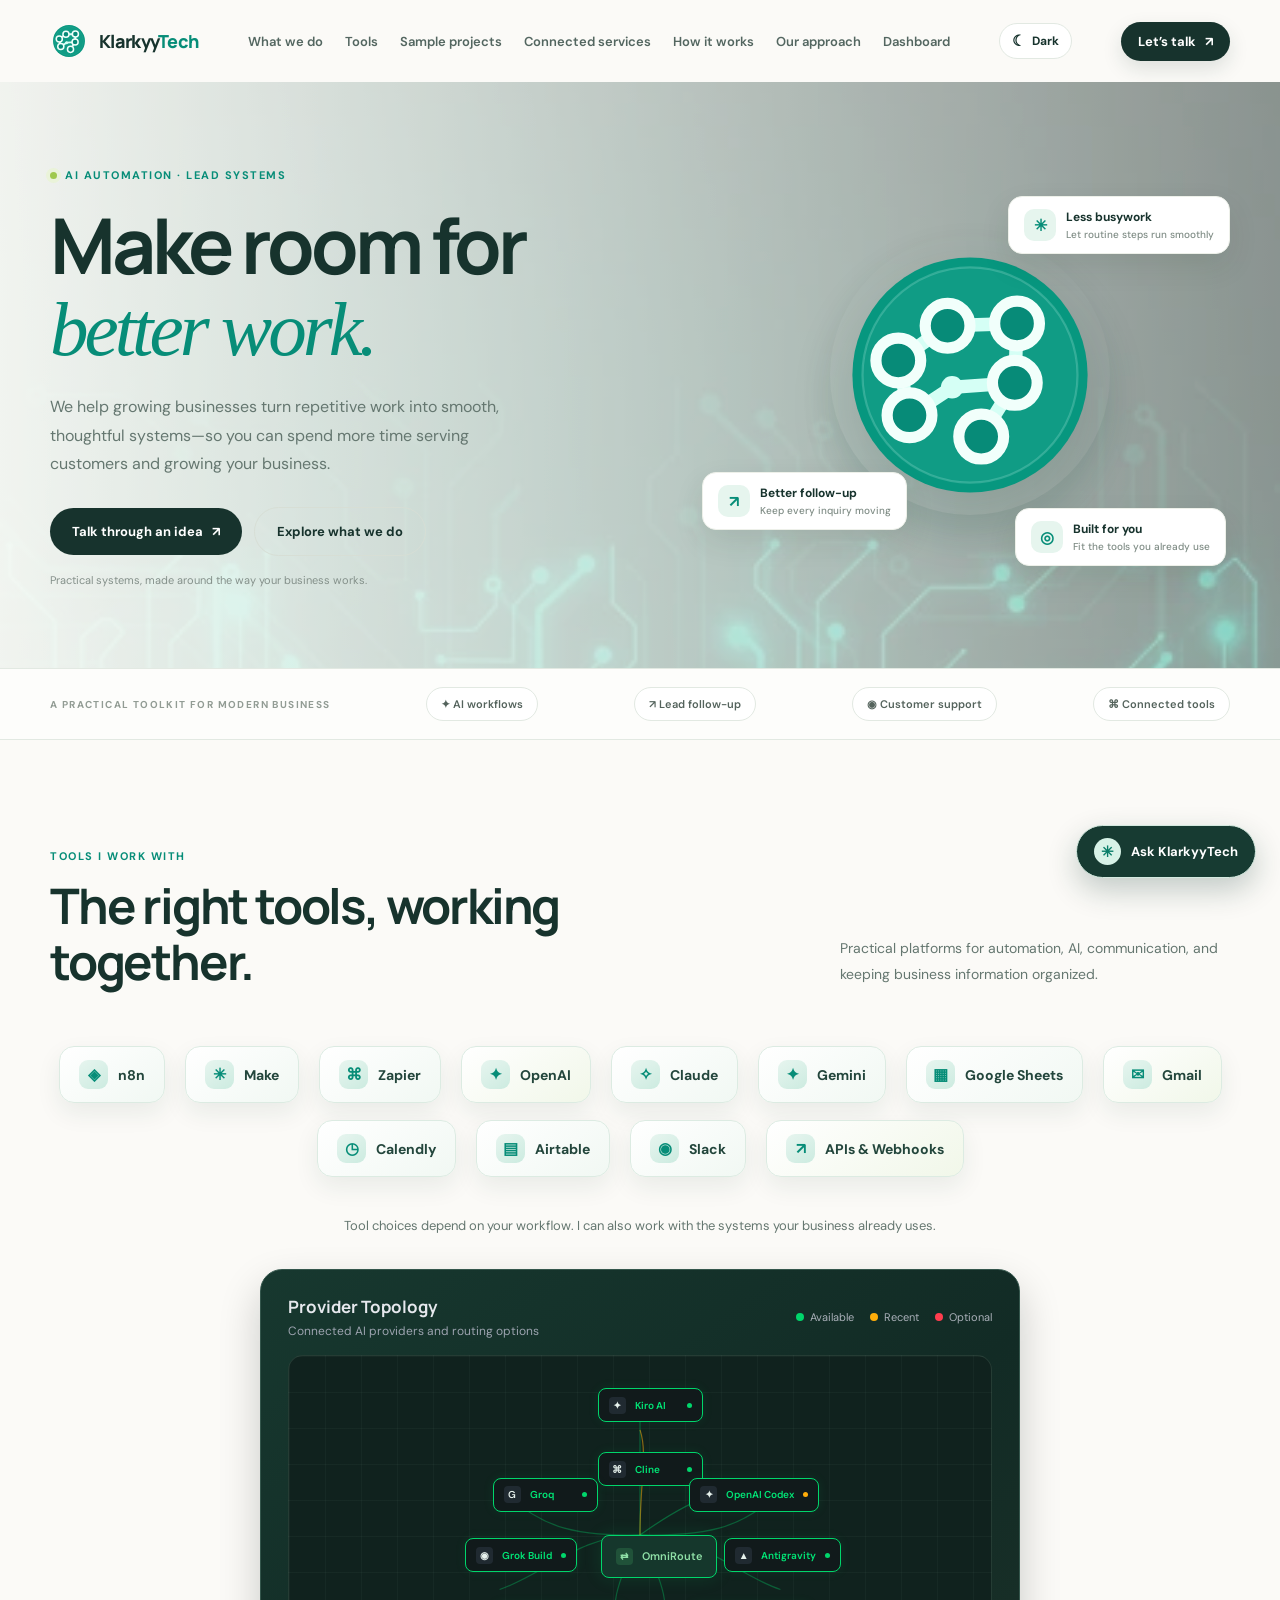
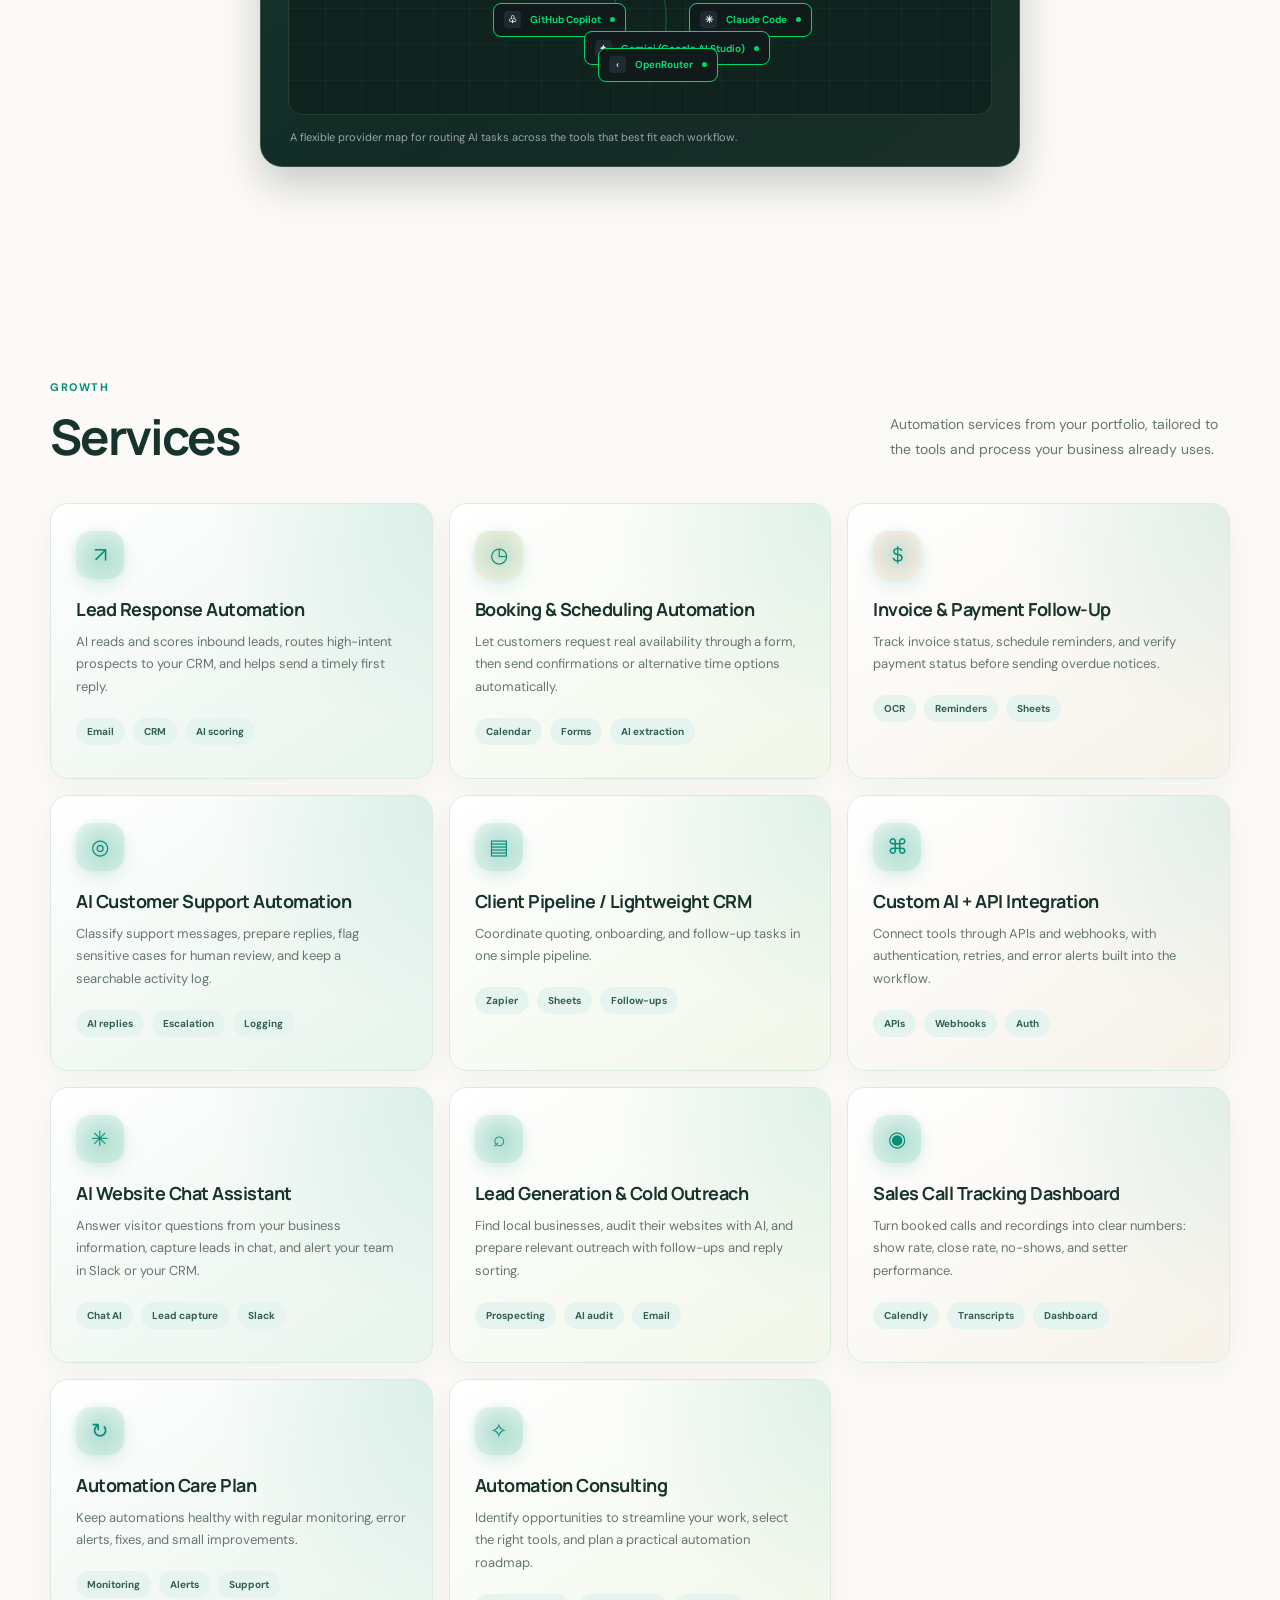
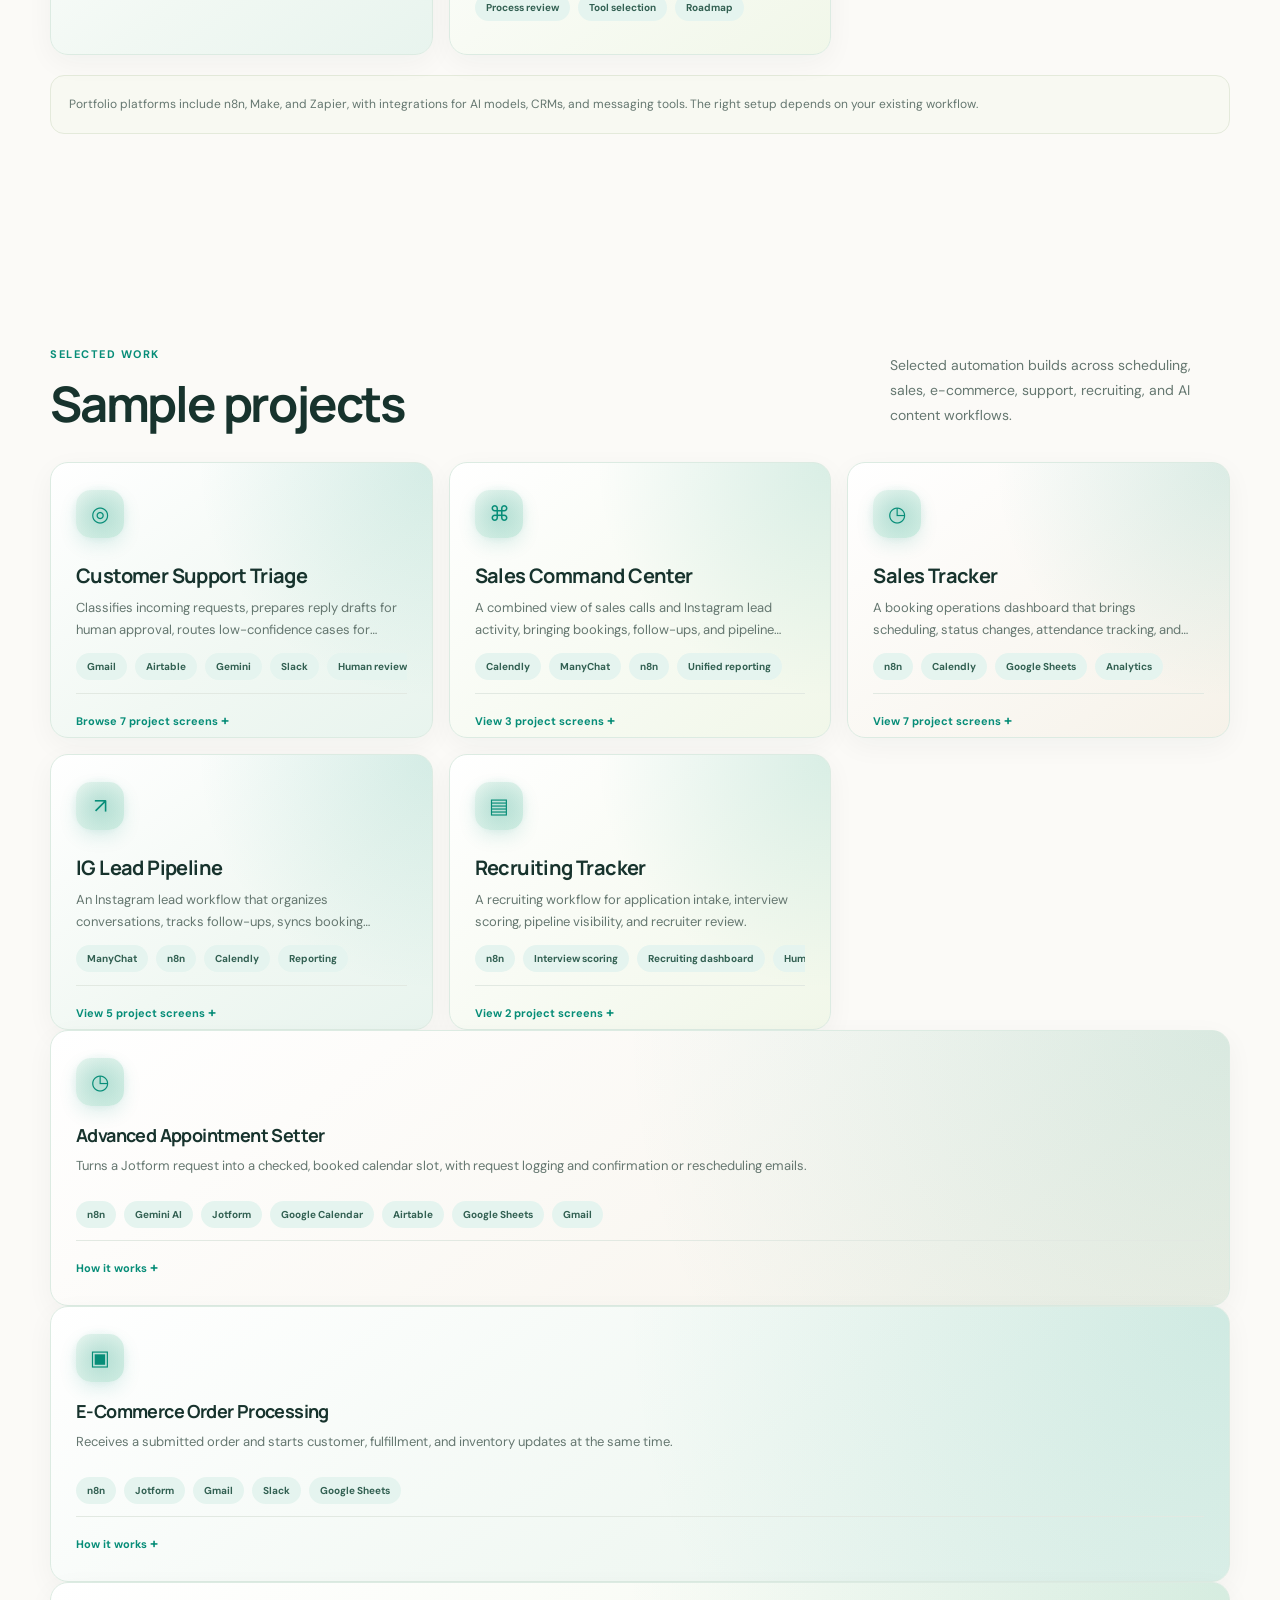
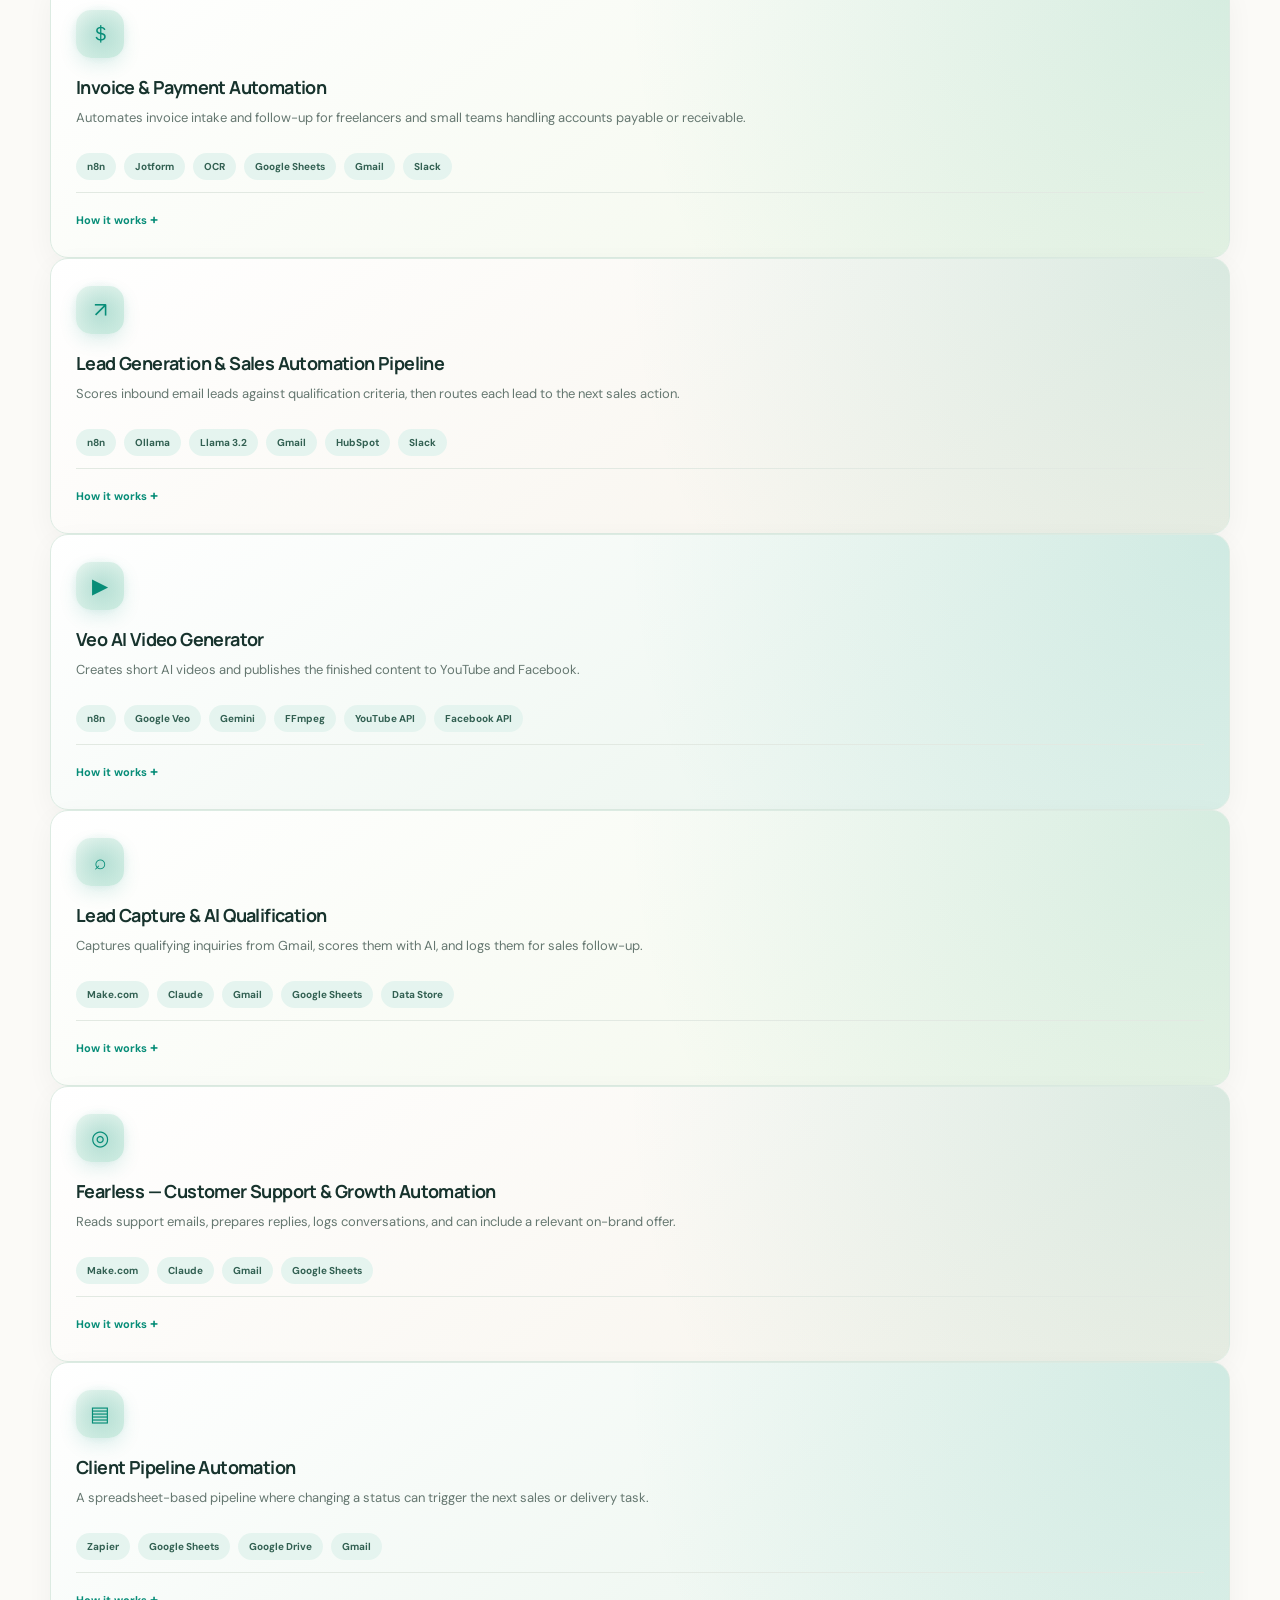
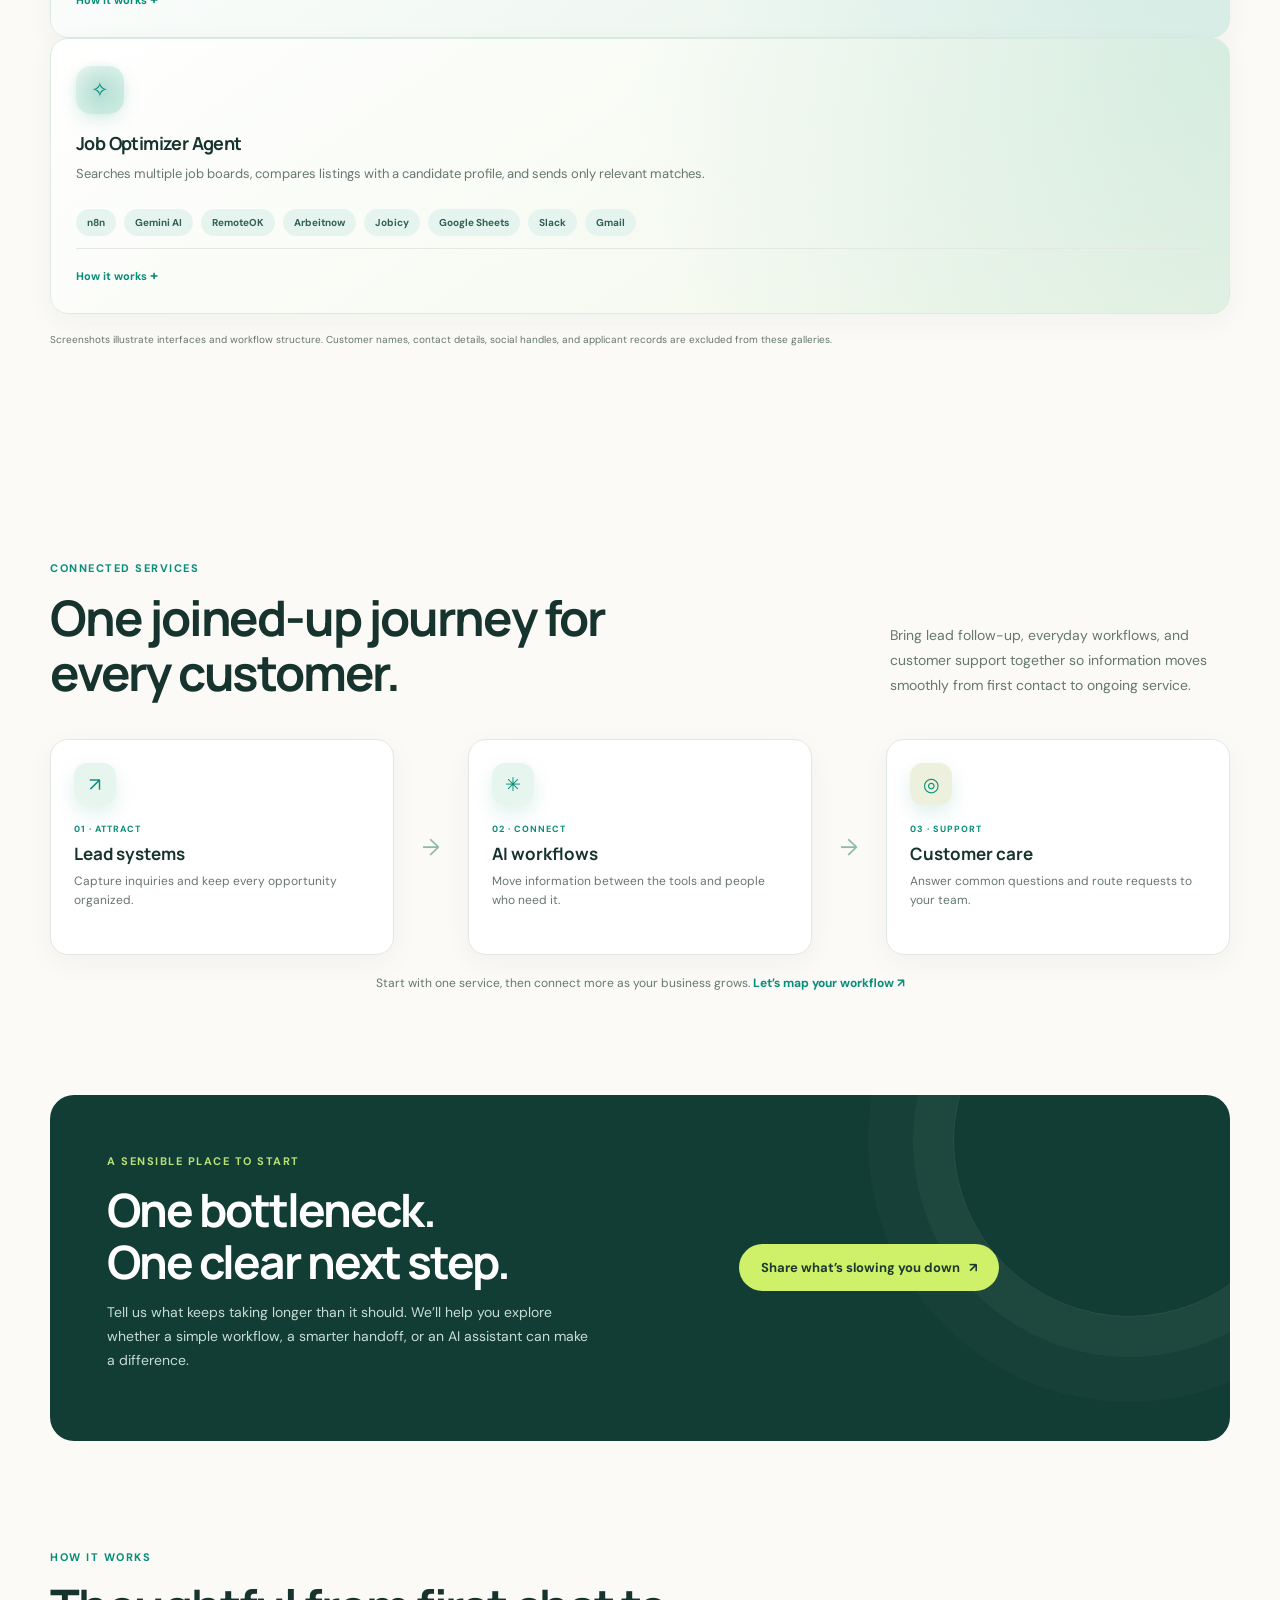
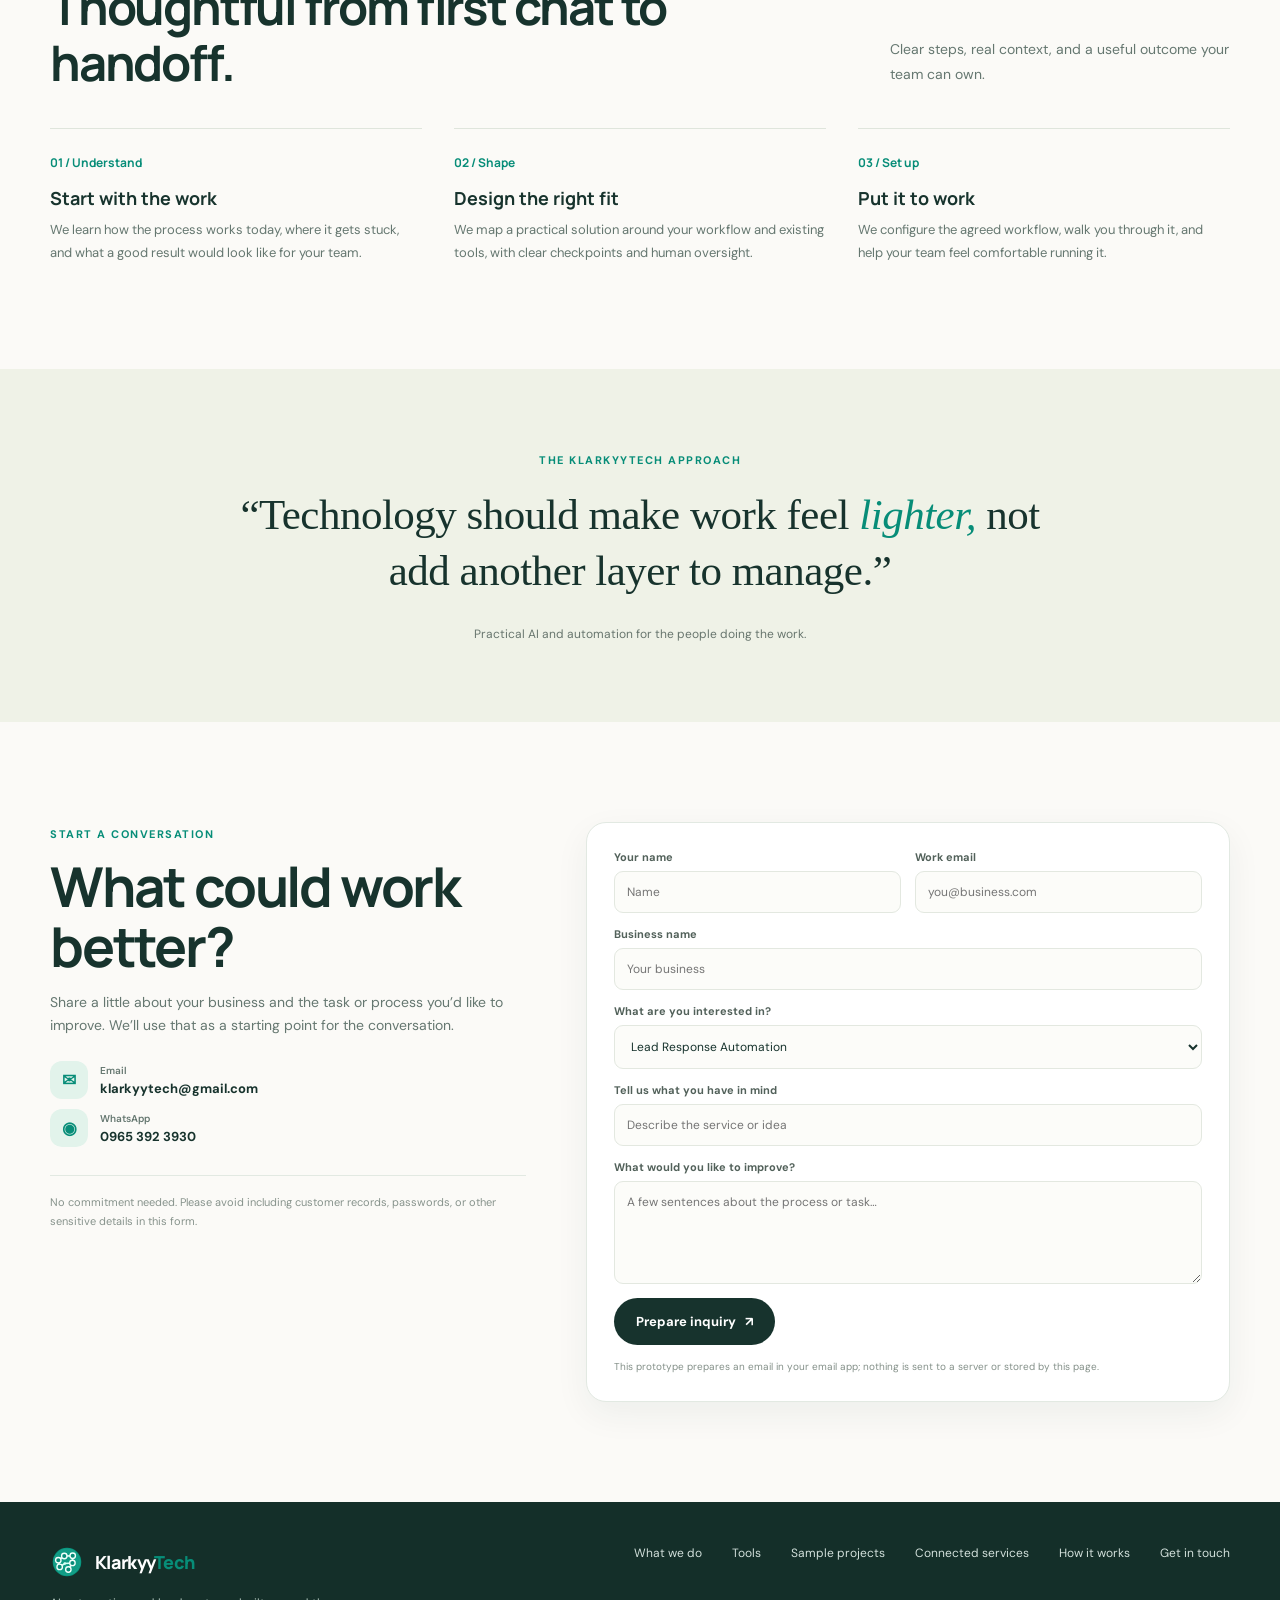
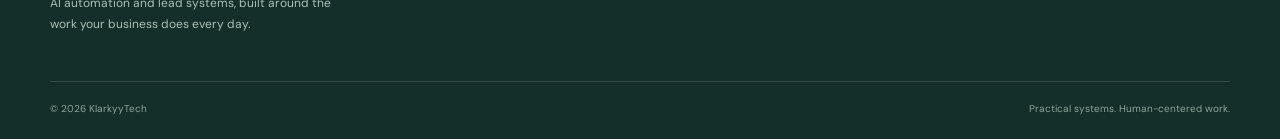
==== commit aa507c24: "Strengthen floating motion for tile icons" ====
--- a/klarkyytech/index.html
+++ b/klarkyytech/index.html
@@ -53,10 +53,10 @@
 .project-grid:has(.project-detail-tile){grid-template-columns:repeat(3,minmax(0,1fr));gap:16px}.project-detail-tile{height:auto;min-height:276px;padding:27px 25px 25px;display:flex;flex-direction:column;border-radius:18px}.project-detail-tile .project-art{margin-bottom:0}.project-detail-tile .project-copy{display:flex;flex:1;flex-direction:column}.project-detail-tile .project-copy h3{margin:18px 0 9px;display:block;overflow:visible;-webkit-line-clamp:unset}.project-detail-tile .project-copy>p{display:block;overflow:visible;-webkit-line-clamp:unset;line-height:1.7}.project-detail-tile .project-tags{flex-wrap:wrap;overflow:visible;white-space:normal;margin-top:auto;padding-top:12px}.project-detail-tile .project-tags span{border-radius:99px}.project-detail-tile .project-explanation{margin-top:15px;padding-top:12px}.project-detail-tile:has(.project-explanation[open]){height:auto;overflow:visible;z-index:3}
 @media(max-width:1050px){.project-grid:has(.project-detail-tile){grid-template-columns:repeat(2,minmax(0,1fr))}}
 @media(max-width:650px){.project-grid:has(.project-detail-tile){grid-template-columns:1fr}.project-detail-tile{min-height:250px;padding:23px 21px}}/* Gently floating icons across service and project tiles */
-.service-icon,.project-art{animation:service-icon-float 4.2s ease-in-out infinite;will-change:transform}.project-art:after{content:"";position:absolute;inset:-7px;border-radius:20px;background:radial-gradient(circle,rgba(7,141,120,.18),transparent 70%);z-index:-1;animation:service-icon-glow 3.4s ease-in-out infinite alternate;pointer-events:none}.service:nth-child(3n+2) .service-icon,.project-card:nth-child(3n+2) .project-art{animation-delay:-1.1s}.service:nth-child(3n) .service-icon,.project-card:nth-child(3n) .project-art{animation-delay:-2.2s}.project-art span{position:relative}.service:hover .service-icon,.project-card:hover .project-art{animation-play-state:paused;transform:translateY(-5px) rotate(-5deg) scale(1.06)}
+.service-icon,.project-art{animation:service-icon-float 3.1s ease-in-out infinite!important;will-change:transform;transform:translateZ(0)}.service-icon{animation-name:service-icon-float!important}.project-card .project-art{animation-name:project-icon-float!important}.project-art:after{content:"";position:absolute;inset:-7px;border-radius:20px;background:radial-gradient(circle,rgba(7,141,120,.18),transparent 70%);z-index:-1;animation:service-icon-glow 3.4s ease-in-out infinite alternate;pointer-events:none}.service:nth-child(3n+2) .service-icon,.project-card:nth-child(3n+2) .project-art{animation-delay:-1.1s}.service:nth-child(3n) .service-icon,.project-card:nth-child(3n) .project-art{animation-delay:-2.2s}.project-art span{position:relative}@keyframes project-icon-float{0%,100%{transform:translate3d(0,0,0) rotate(-1deg)}50%{transform:translate3d(0,-8px,0) rotate(1deg)}}.service-icon,.project-art{animation-play-state:running!important}.service:hover .service-icon,.project-card:hover .project-art{animation-play-state:running!important}
 /* Keep Cline and OmniRoute in the green provider state */
 .provider-node.is-optional{border-color:#00d66b;color:#00e676;animation-name:provider-hover}.provider-node.is-optional>b{background:#00d66b}.provider-node.is-router{border-color:#00d66b;background:#15372c;color:#8fe0a7;box-shadow:0 0 18px rgba(0,214,107,.13)}.provider-node.is-router>i{background:#205239;color:#8fe0a7}.topology-lines .line-optional{stroke:rgba(0,214,107,.38)}
-@media(prefers-reduced-motion:reduce){.service-icon,.project-art{animation:none;will-change:auto}.project-art:after{animation:none}}</style>
+@media(prefers-reduced-motion:reduce){.service-icon,.project-art{animation:none!important;will-change:auto}.project-art:after{animation:none}}</style>
 </head>
 <body><header class="wrap"><nav class="nav" aria-label="Main navigation"><a class="logo" href="#top"><img src="klarkyytech-logo.svg" alt=""><span>Klarkyy<span>Tech</span></span></a><div class="navlinks"><a href="#services">What we do</a><a href="#tools">Tools</a><a href="#projects">Sample projects</a><a href="#connected">Connected services</a><a href="#approach">How it works</a><a href="#about">Our approach</a><a href="../dashboard.html">Dashboard</a></div><button class="theme-toggle" id="themeToggle" type="button" aria-label="Switch to dark mode"><span class="theme-toggle-icon" aria-hidden="true">☾</span><span class="theme-toggle-label">Dark</span></button><a class="navcta" href="#contact">Let’s talk <span>↗</span></a><button class="menu" id="menu" aria-label="Open menu" aria-expanded="false">☰</button></nav><div class="mobile-nav" id="mobileNav"><a href="#services">What we do</a><a href="#tools">Tools</a><a href="#projects">Sample projects</a><a href="#connected">Connected services</a><a href="#approach">How it works</a><a href="#about">Our approach</a><a href="../dashboard.html">Dashboard</a></div></header>
 <main id="top"><section class="hero"><div class="wrap hero-grid"><div><span class="eyebrow"><i></i> AI automation · lead systems</span><h1>Make room for <em>better work.</em></h1><p class="hero-copy">We help growing businesses turn repetitive work into smooth, thoughtful systems—so you can spend more time serving customers and growing your business.</p><div class="hero-actions"><a href="#contact" class="button">Talk through an idea <span>↗</span></a><a href="#services" class="button secondary">Explore what we do</a></div><div class="micro">Practical systems, made around the way your business works.</div></div><div class="visual" aria-label="KlarkyyTech automation illustration"><div class="orb"></div><img class="visual-logo" src="klarkyytech-logo.svg" alt="KlarkyyTech, AI automation and lead systems"><div class="float one"><span class="ficon">✳</span><span>Less busywork<small>Let routine steps run smoothly</small></span></div><div class="float two"><span class="ficon">↗</span><span>Better follow-up<small>Keep every inquiry moving</small></span></div><div class="float three"><span class="ficon">◎</span><span>Built for you<small>Fit the tools you already use</small></span></div></div></div></section>
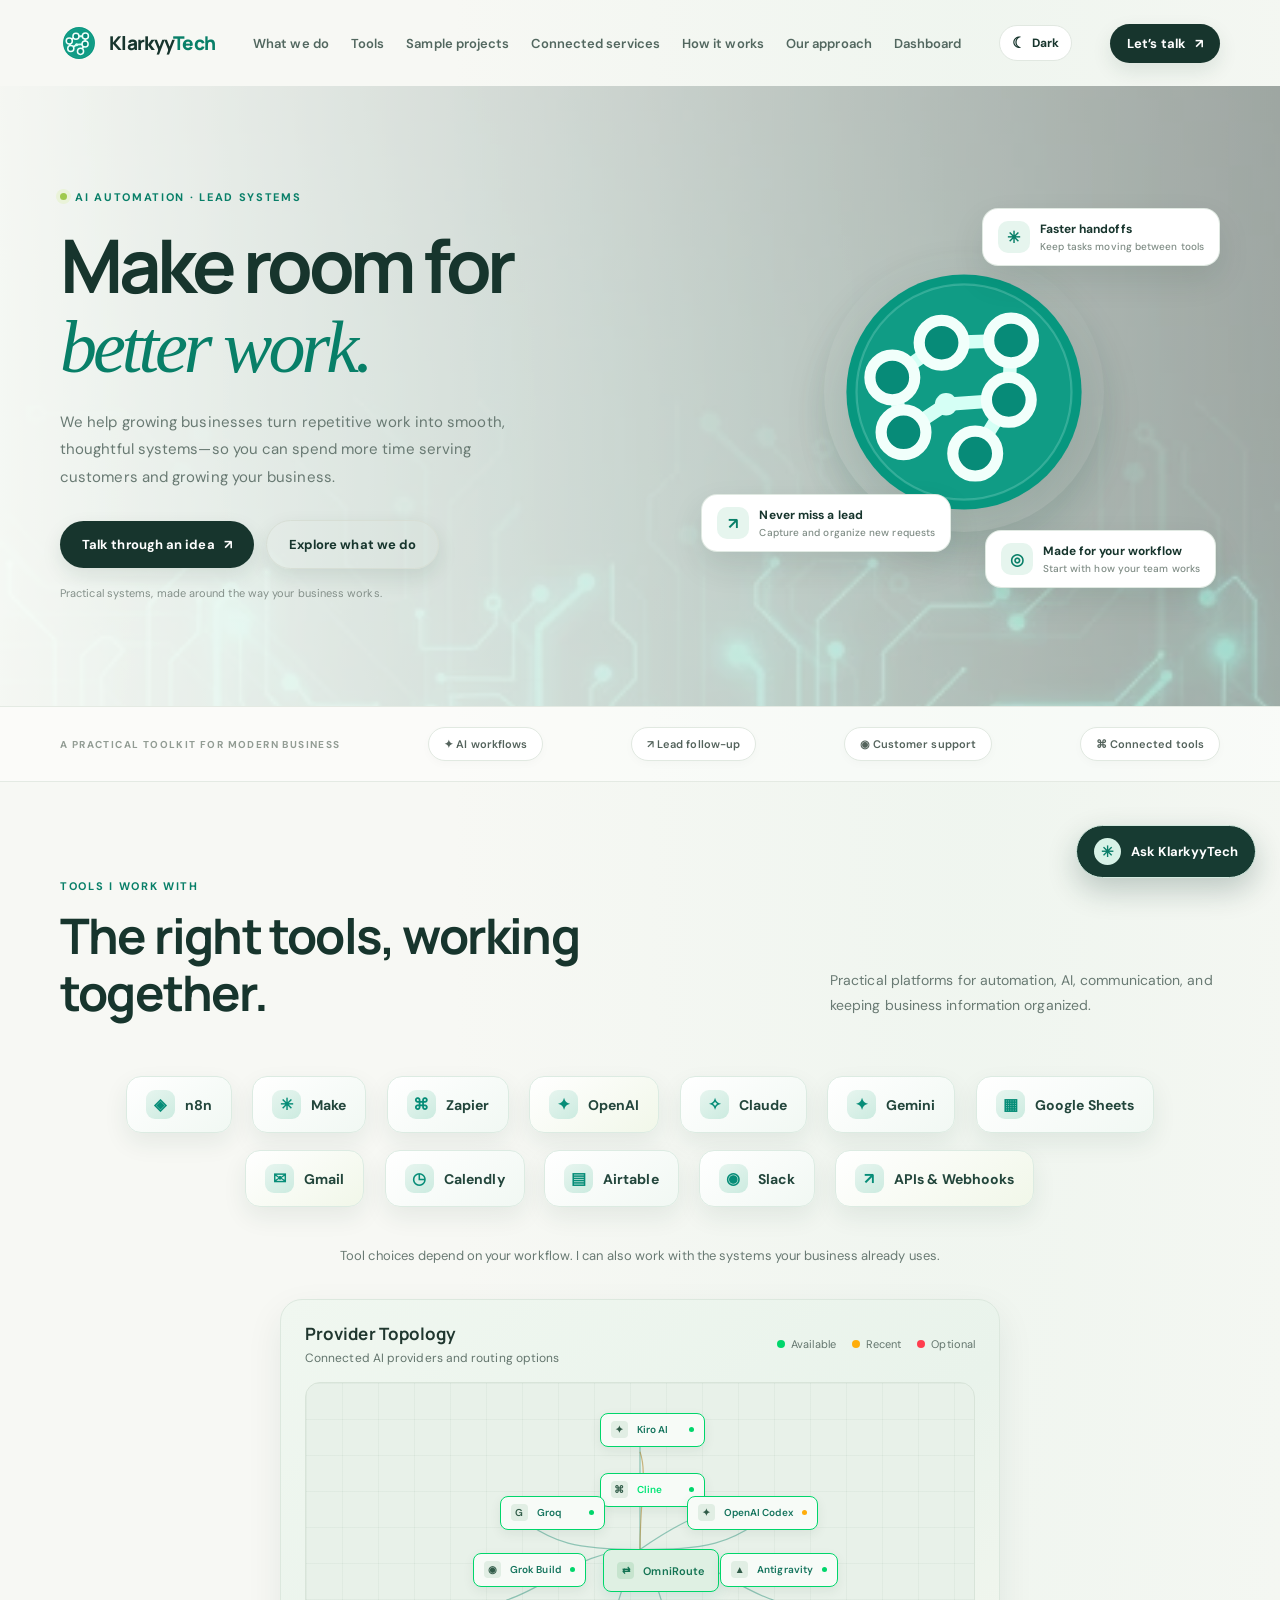
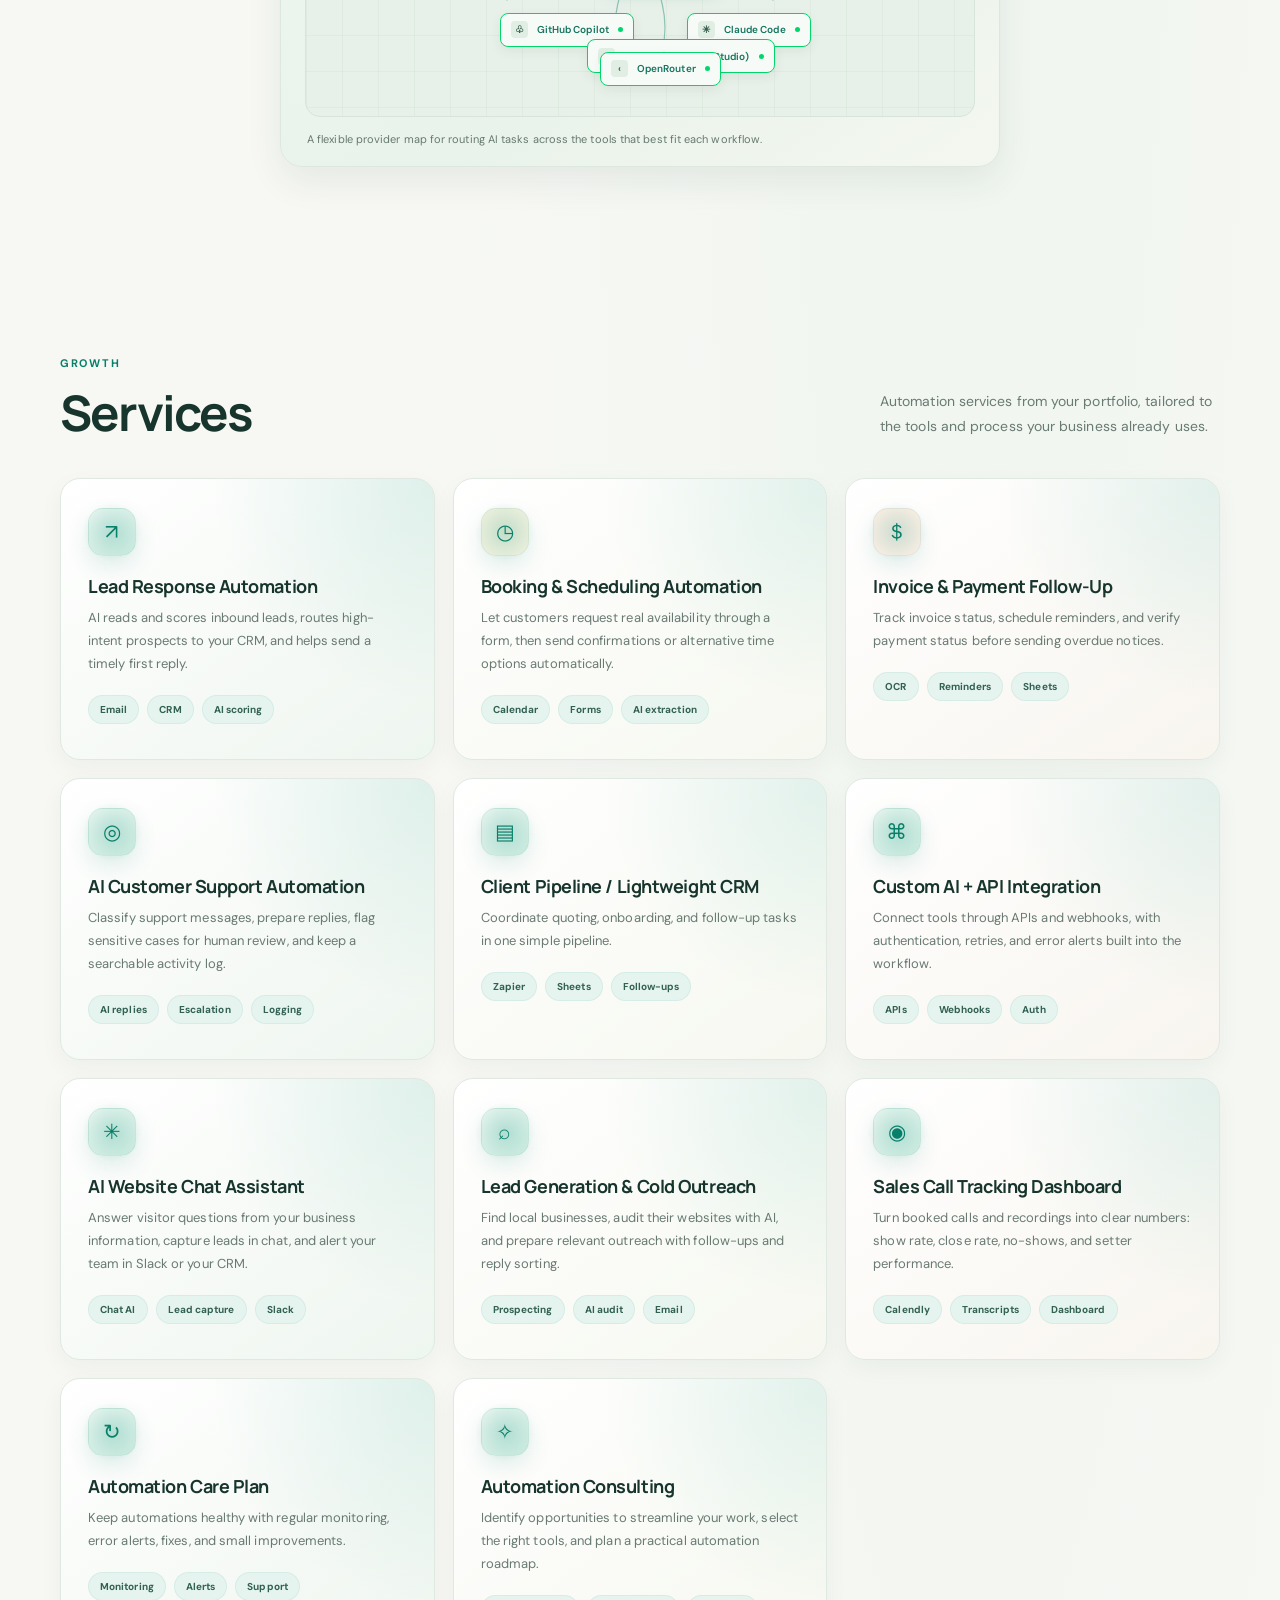
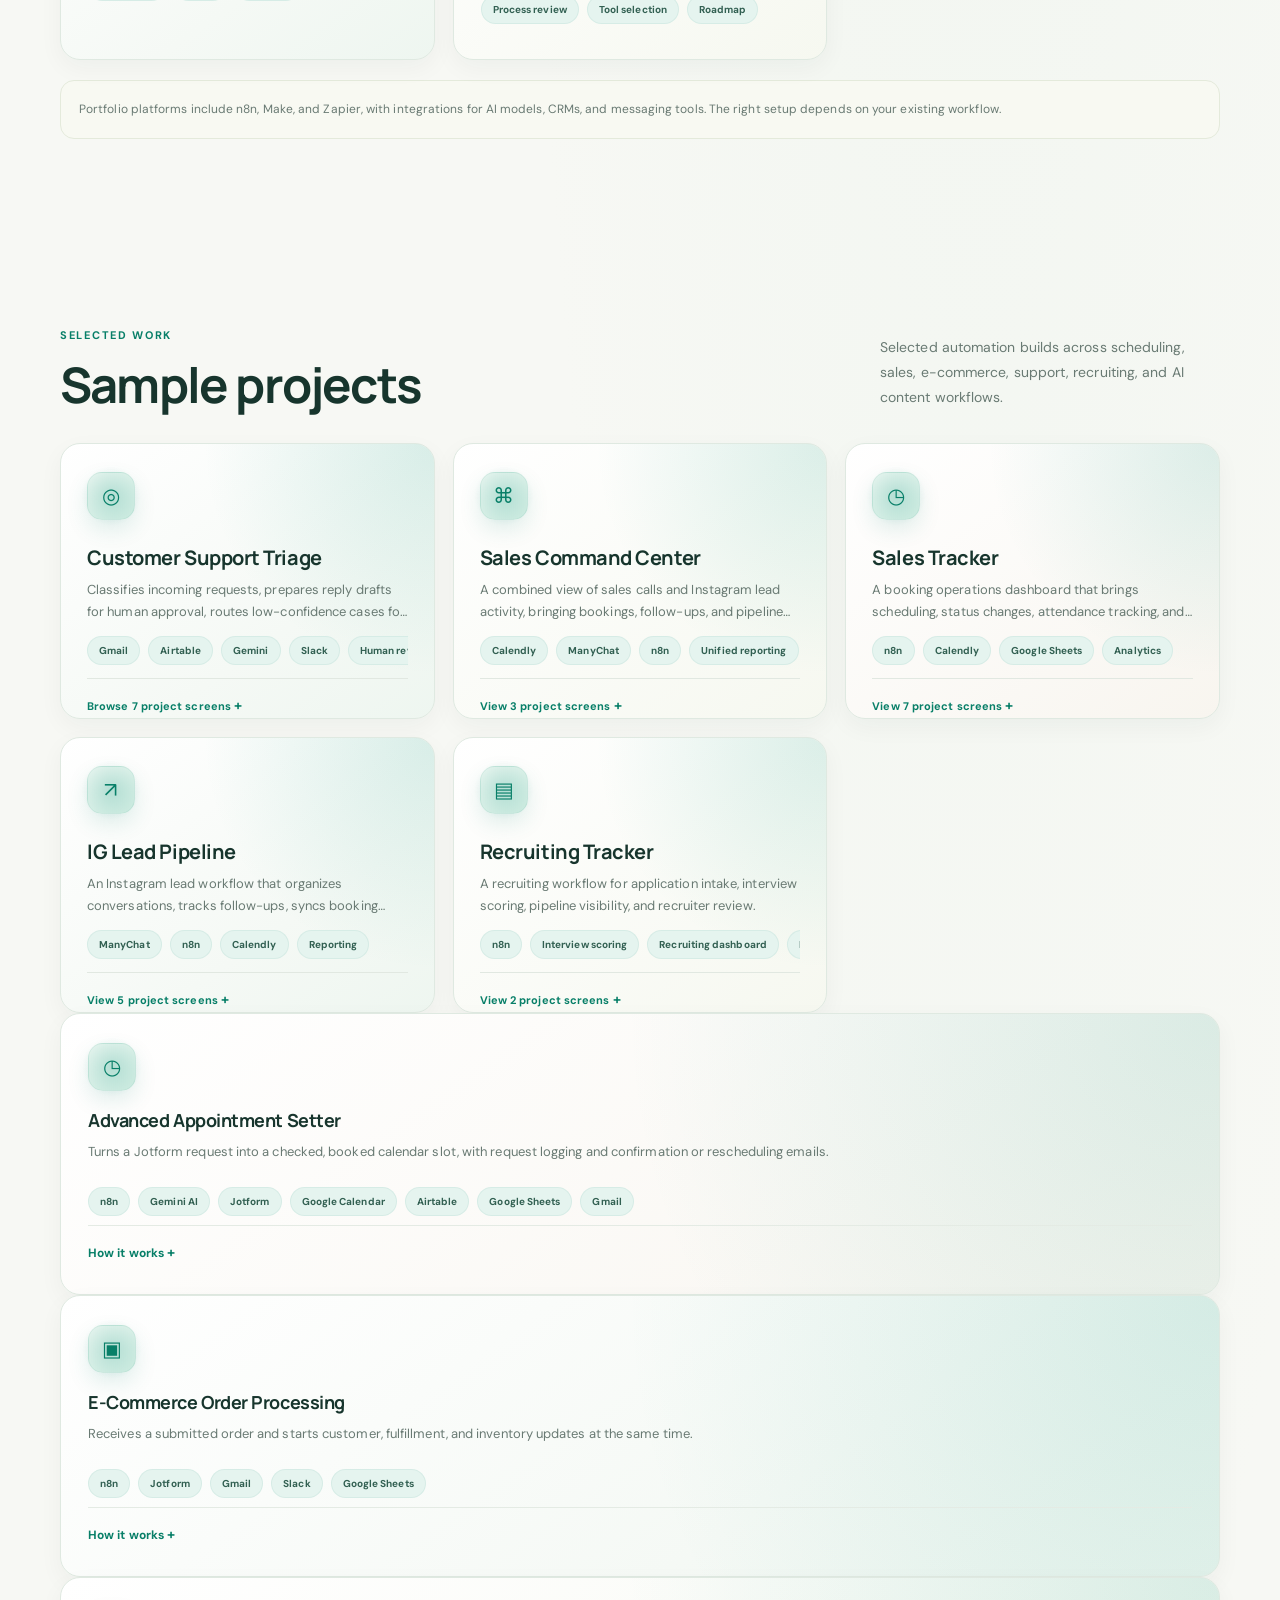
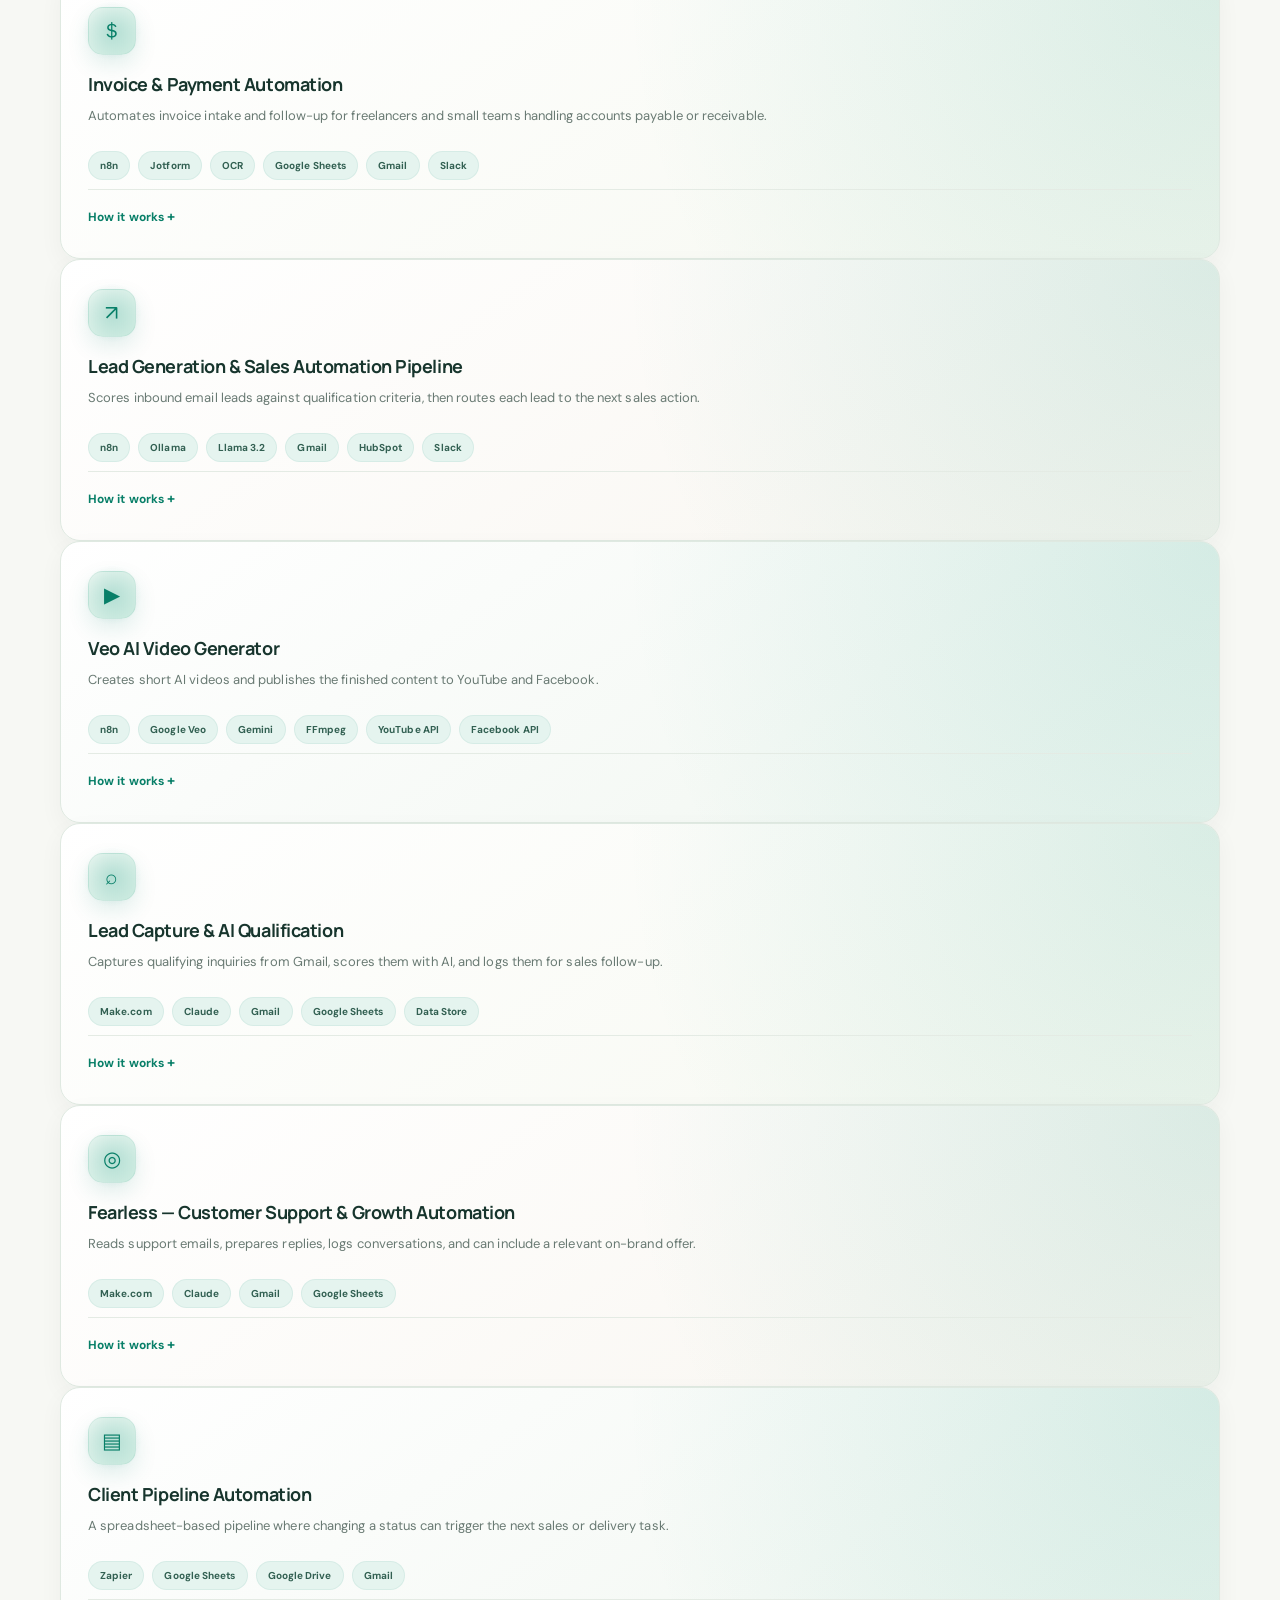
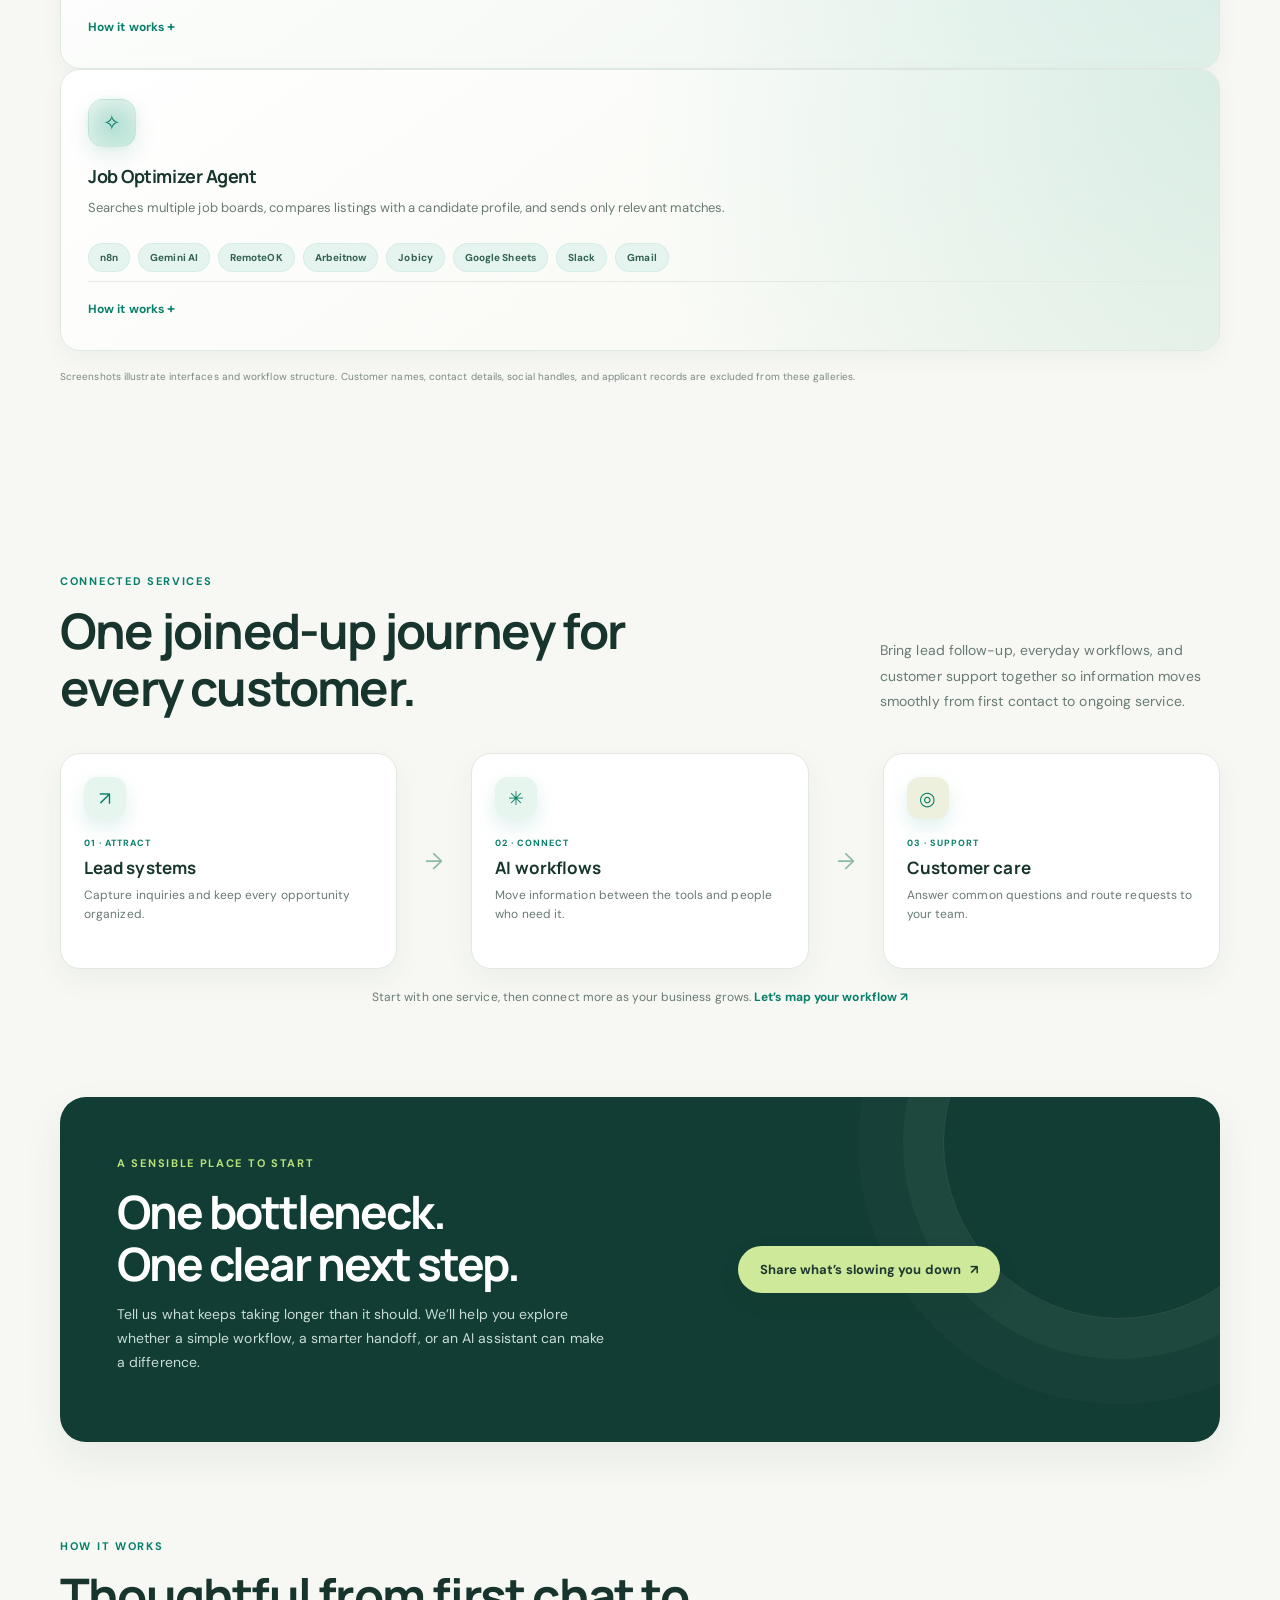
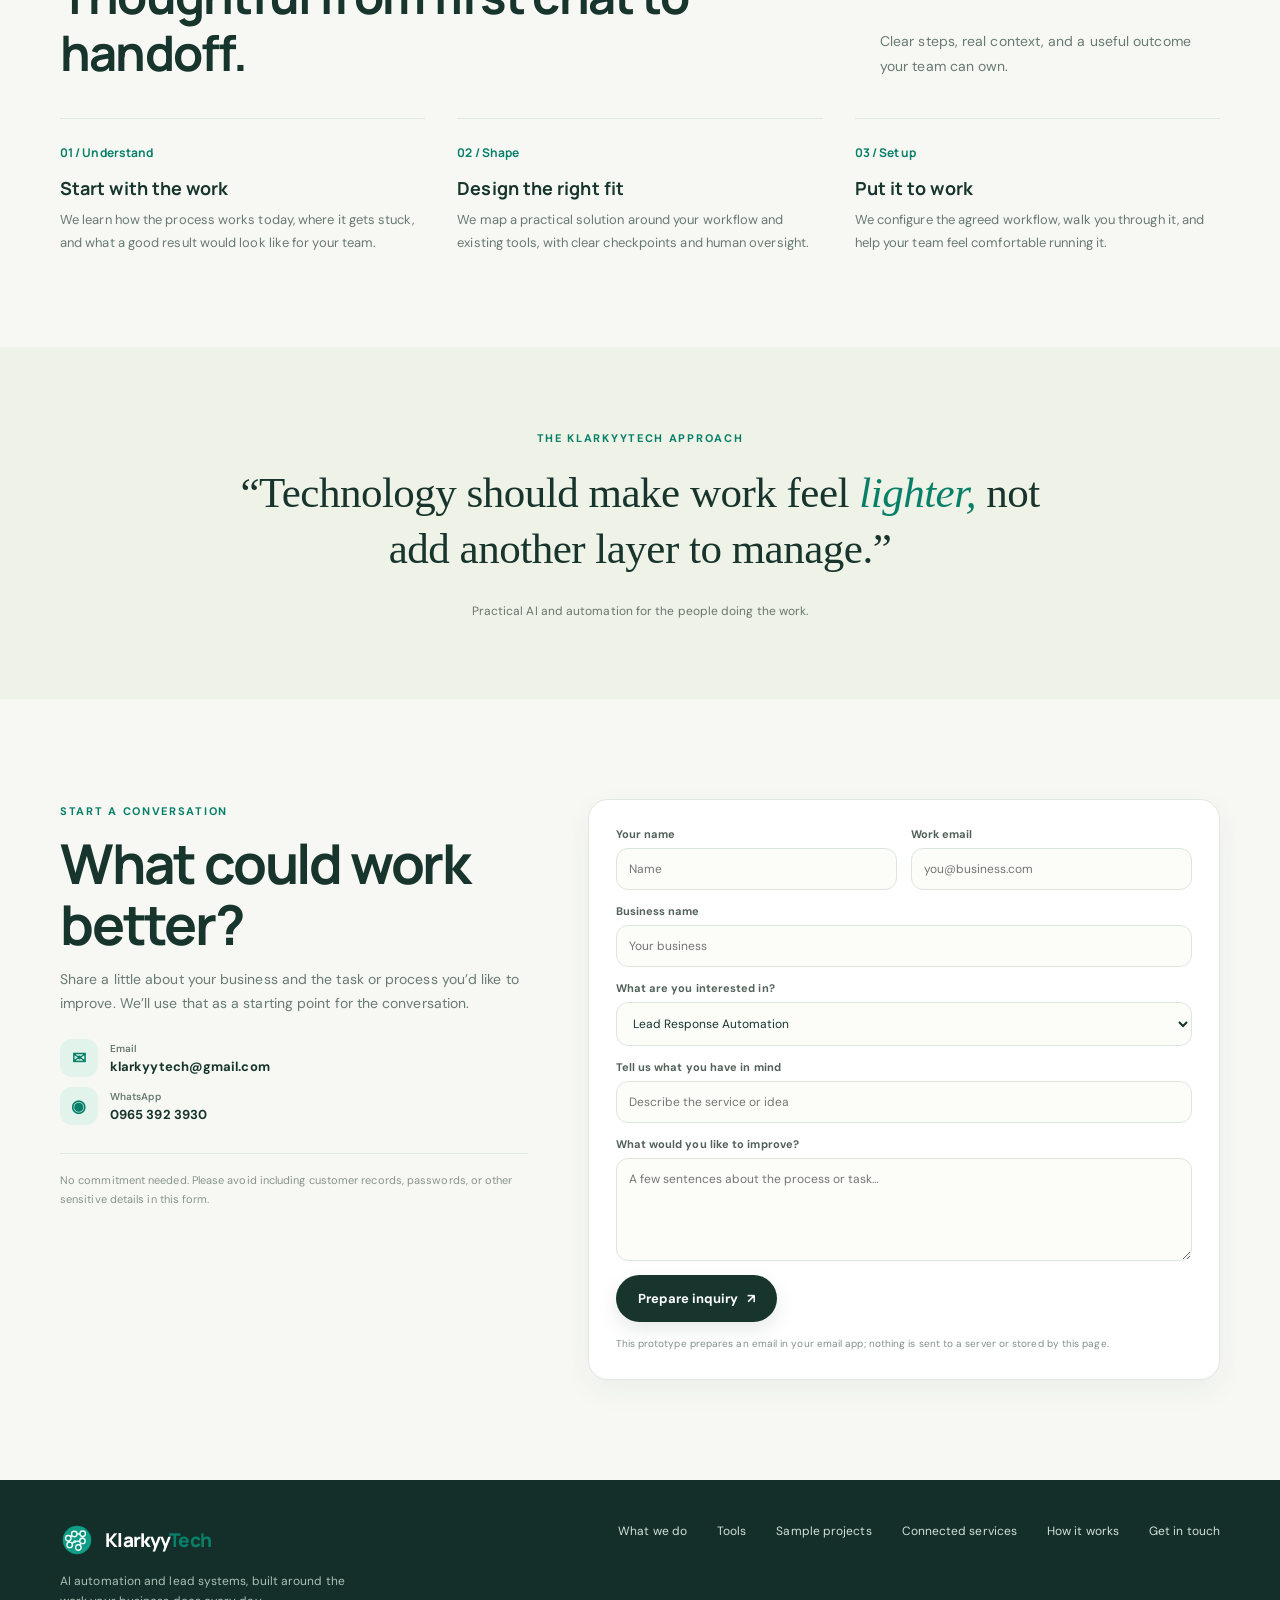
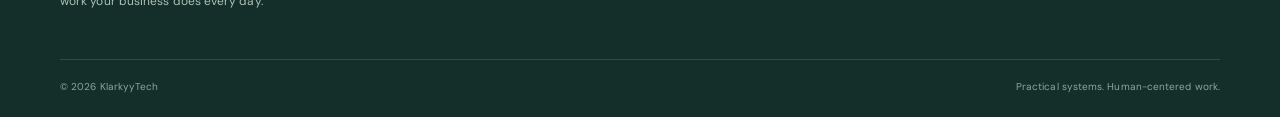
==== commit 5a85995c: "Refine portfolio visual style for an elegant professional look" ====
--- a/klarkyytech/index.html
+++ b/klarkyytech/index.html
@@ -56,7 +56,17 @@
 .service-icon,.project-art{animation:service-icon-float 3.1s ease-in-out infinite!important;will-change:transform;transform:translateZ(0)}.service-icon{animation-name:service-icon-float!important}.project-card .project-art{animation-name:project-icon-float!important}.project-art:after{content:"";position:absolute;inset:-7px;border-radius:20px;background:radial-gradient(circle,rgba(7,141,120,.18),transparent 70%);z-index:-1;animation:service-icon-glow 3.4s ease-in-out infinite alternate;pointer-events:none}.service:nth-child(3n+2) .service-icon,.project-card:nth-child(3n+2) .project-art{animation-delay:-1.1s}.service:nth-child(3n) .service-icon,.project-card:nth-child(3n) .project-art{animation-delay:-2.2s}.project-art span{position:relative}@keyframes project-icon-float{0%,100%{transform:translate3d(0,0,0) rotate(-1deg)}50%{transform:translate3d(0,-8px,0) rotate(1deg)}}.service-icon,.project-art{animation-play-state:running!important}.service:hover .service-icon,.project-card:hover .project-art{animation-play-state:running!important}
 /* Keep Cline and OmniRoute in the green provider state */
 .provider-node.is-optional{border-color:#00d66b;color:#00e676;animation-name:provider-hover}.provider-node.is-optional>b{background:#00d66b}.provider-node.is-router{border-color:#00d66b;background:#15372c;color:#8fe0a7;box-shadow:0 0 18px rgba(0,214,107,.13)}.provider-node.is-router>i{background:#205239;color:#8fe0a7}.topology-lines .line-optional{stroke:rgba(0,214,107,.38)}
-@media(prefers-reduced-motion:reduce){.service-icon,.project-art{animation:none!important;will-change:auto}.project-art:after{animation:none}}</style>
+@media(prefers-reduced-motion:reduce){.service-icon,.project-art{animation:none!important;will-change:auto}.project-art:after{animation:none}}/* Refined, editorial polish */
+:root{--ink:#17352d;--muted:#697a73;--paper:#f7f8f4;--white:#fff;--green:#087f68;--mint:#e2f2e9;--line:#e1e8e1;--lime:#cfe99a}
+body{background:radial-gradient(ellipse at 76% 5%,rgba(216,237,224,.26),transparent 38%),var(--paper);letter-spacing:.005em}.wrap{width:min(1160px,calc(100% - 56px))}.nav{height:86px}.logo{font-size:19px}.navlinks{gap:22px;color:#52675f}.navcta,.button{box-shadow:0 8px 20px rgba(22,55,44,.1);transition:transform .25s ease,background .25s ease,box-shadow .25s ease}.navcta:hover,.button:hover{box-shadow:0 12px 26px rgba(8,127,104,.2);transform:translateY(-2px)}
+.hero{padding:86px 0 94px}.hero:after{opacity:.55;filter:saturate(.95) brightness(1.08) drop-shadow(0 0 14px rgba(7,151,127,.28))}.hero h1{font-size:clamp(50px,6.1vw,74px);line-height:1.06;letter-spacing:-4.5px}.hero-copy{max-width:485px;font-size:15px;line-height:1.85}.eyebrow{letter-spacing:1.7px}.visual{min-height:440px}.float{border-color:rgba(221,231,223,.9);box-shadow:0 14px 32px rgba(21,53,42,.1);border-radius:16px}
+.trust{padding:20px 0;border-color:#e4eae3}.pill{padding:9px 15px;border-color:#e1e9e1;box-shadow:0 3px 10px rgba(22,55,44,.025)}.section{padding:92px 0}.section-head{margin-bottom:36px}.kicker{letter-spacing:1.7px}.section h2{letter-spacing:-1.8px;line-height:1.16}.section-head>p{line-height:1.8}.service-grid,.project-grid{gap:18px}.service,.project-card{border-color:#dfe9e1;border-radius:20px;background:linear-gradient(145deg,#fff 0%,#f5f9f5 64%,#eef6f0 100%);box-shadow:0 8px 24px rgba(23,53,45,.045);transition:transform .28s ease,border-color .28s ease,box-shadow .28s ease}.service{padding:29px 27px;min-height:282px}.service:nth-child(3n+2),.project-card:nth-child(3n+2){background:linear-gradient(145deg,#fff 0%,#f6f8f0 100%)}.service:nth-child(3n),.project-card:nth-child(3n){background:linear-gradient(145deg,#fff 0%,#f8f5ef 100%)}.service:hover,.project-card:hover{transform:translateY(-5px);border-color:#c3ded0;box-shadow:0 18px 38px rgba(23,53,45,.1)}.service h3,.project-card h3{letter-spacing:-.45px}.service-icon,.project-art{border:1px solid rgba(8,127,104,.08);box-shadow:0 9px 22px rgba(8,127,104,.12)}.service-tags span,.project-tags span{border:1px solid rgba(8,127,104,.065)}
+.project-card{padding:28px 26px 25px}.project-detail-tile{min-height:282px;padding:29px 27px}.project-detail-tile .project-explanation{border-color:#e4ebe4}.project-detail-tile .project-explanation summary{font-size:12px}.project-privacy{color:#7a8982}
+.flow-card,.form{border-radius:20px;box-shadow:0 10px 30px rgba(23,53,45,.05)}.flow-card{border-color:#e1e9e2}.flow-card:hover{box-shadow:0 16px 34px rgba(23,53,45,.1)}.step{border-color:#e1e8e1}.band{border-radius:26px;box-shadow:0 16px 42px rgba(23,53,45,.07)}.contact-links a{border-radius:16px;transition:transform .2s,box-shadow .2s}.contact-links a:hover{transform:translateY(-2px);box-shadow:0 10px 24px rgba(23,53,45,.08)}.form{border-color:#e0e8e0}.field input,.field select,.field textarea{border-radius:12px;border-color:#dce6dd}
+.topology-card{width:min(100%,720px);padding:22px 24px 18px;border-color:#dce8de;background:linear-gradient(145deg,#f0f7f0 0%,#e9f3eb 58%,#f4f7ef 100%);color:#20372f;box-shadow:0 14px 36px rgba(23,53,45,.08)}.topology-head strong{color:#20372f}.topology-head small,.topology-legend{color:#63756d}.topology-map{height:335px;border-color:#d8e4d9;background-color:#e8f1e9;background-image:linear-gradient(rgba(45,85,65,.045) 1px,transparent 1px),linear-gradient(90deg,rgba(45,85,65,.045) 1px,transparent 1px)}.topology-lines path{stroke:rgba(8,127,104,.4)}.topology-lines .line-recent{stroke:rgba(174,130,37,.55)}.topology-lines .line-optional{stroke:rgba(8,127,104,.4)}.provider-node{background:#f7fbf7;color:#14745d;box-shadow:0 4px 12px rgba(23,53,45,.07)}.provider-node>i{background:#e1eee4;color:#305b48}.provider-node.is-router{background:#dff0e3;color:#137353;box-shadow:0 5px 15px rgba(8,127,104,.12)}.provider-node.is-router>i{background:#c6e4ce;color:#137353}.topology-caption{color:#66796f}
+html[data-theme="dark"] body{background:radial-gradient(ellipse at 76% 5%,rgba(34,70,54,.18),transparent 38%),var(--paper)}html[data-theme="dark"] .service,html[data-theme="dark"] .project-card{background:linear-gradient(145deg,#192a24 0%,#172620 100%);border-color:#2b4036;box-shadow:0 10px 28px rgba(0,0,0,.13)}html[data-theme="dark"] .service:nth-child(3n+2),html[data-theme="dark"] .project-card:nth-child(3n+2){background:linear-gradient(145deg,#1b2b23,#202b21)}html[data-theme="dark"] .service:nth-child(3n),html[data-theme="dark"] .project-card:nth-child(3n){background:linear-gradient(145deg,#1d2b24,#27291f)}html[data-theme="dark"] .service:hover,html[data-theme="dark"] .project-card:hover{border-color:#426655;box-shadow:0 18px 38px rgba(0,0,0,.24)}html[data-theme="dark"] .topology-card{border-color:#2b4036;background:linear-gradient(145deg,#192a24,#172620);color:#e4eee8;box-shadow:0 14px 36px rgba(0,0,0,.18)}html[data-theme="dark"] .topology-head strong{color:#e4eee8}html[data-theme="dark"] .topology-head small,html[data-theme="dark"] .topology-legend,html[data-theme="dark"] .topology-caption{color:#a5b8af}html[data-theme="dark"] .topology-map{border-color:#2b4036;background-color:#14221c;background-image:linear-gradient(rgba(203,235,216,.035) 1px,transparent 1px),linear-gradient(90deg,rgba(203,235,216,.035) 1px,transparent 1px)}html[data-theme="dark"] .provider-node{background:#111d18;color:#8fe0c2}html[data-theme="dark"] .provider-node>i{background:#20352c;color:#d6eee2}html[data-theme="dark"] .provider-node.is-router{background:#15372c;color:#8fe0a7}html[data-theme="dark"] .provider-node.is-router>i{background:#205239;color:#8fe0a7}
+@media(max-width:850px){.wrap{width:min(100% - 42px,760px)}.hero{padding:67px 0 74px}.section{padding:76px 0}}
+@media(max-width:650px){.wrap{width:min(100% - 36px,520px)}.nav{height:72px}.hero{padding:50px 0 40px}.hero h1{font-size:51px;letter-spacing:-3.6px}.section{padding:66px 0}.service-grid,.project-grid{gap:14px}.service,.project-detail-tile{padding:24px 21px}.topology-card{padding:17px 14px 15px}.topology-map{height:320px}.band{border-radius:20px}}</style>
 </head>
 <body><header class="wrap"><nav class="nav" aria-label="Main navigation"><a class="logo" href="#top"><img src="klarkyytech-logo.svg" alt=""><span>Klarkyy<span>Tech</span></span></a><div class="navlinks"><a href="#services">What we do</a><a href="#tools">Tools</a><a href="#projects">Sample projects</a><a href="#connected">Connected services</a><a href="#approach">How it works</a><a href="#about">Our approach</a><a href="../dashboard.html">Dashboard</a></div><button class="theme-toggle" id="themeToggle" type="button" aria-label="Switch to dark mode"><span class="theme-toggle-icon" aria-hidden="true">☾</span><span class="theme-toggle-label">Dark</span></button><a class="navcta" href="#contact">Let’s talk <span>↗</span></a><button class="menu" id="menu" aria-label="Open menu" aria-expanded="false">☰</button></nav><div class="mobile-nav" id="mobileNav"><a href="#services">What we do</a><a href="#tools">Tools</a><a href="#projects">Sample projects</a><a href="#connected">Connected services</a><a href="#approach">How it works</a><a href="#about">Our approach</a><a href="../dashboard.html">Dashboard</a></div></header>
 <main id="top"><section class="hero"><div class="wrap hero-grid"><div><span class="eyebrow"><i></i> AI automation · lead systems</span><h1>Make room for <em>better work.</em></h1><p class="hero-copy">We help growing businesses turn repetitive work into smooth, thoughtful systems—so you can spend more time serving customers and growing your business.</p><div class="hero-actions"><a href="#contact" class="button">Talk through an idea <span>↗</span></a><a href="#services" class="button secondary">Explore what we do</a></div><div class="micro">Practical systems, made around the way your business works.</div></div><div class="visual" aria-label="KlarkyyTech automation illustration"><div class="orb"></div><img class="visual-logo" src="klarkyytech-logo.svg" alt="KlarkyyTech, AI automation and lead systems"><div class="float one"><span class="ficon">✳</span><span>Less busywork<small>Let routine steps run smoothly</small></span></div><div class="float two"><span class="ficon">↗</span><span>Better follow-up<small>Keep every inquiry moving</small></span></div><div class="float three"><span class="ficon">◎</span><span>Built for you<small>Fit the tools you already use</small></span></div></div></div></section>
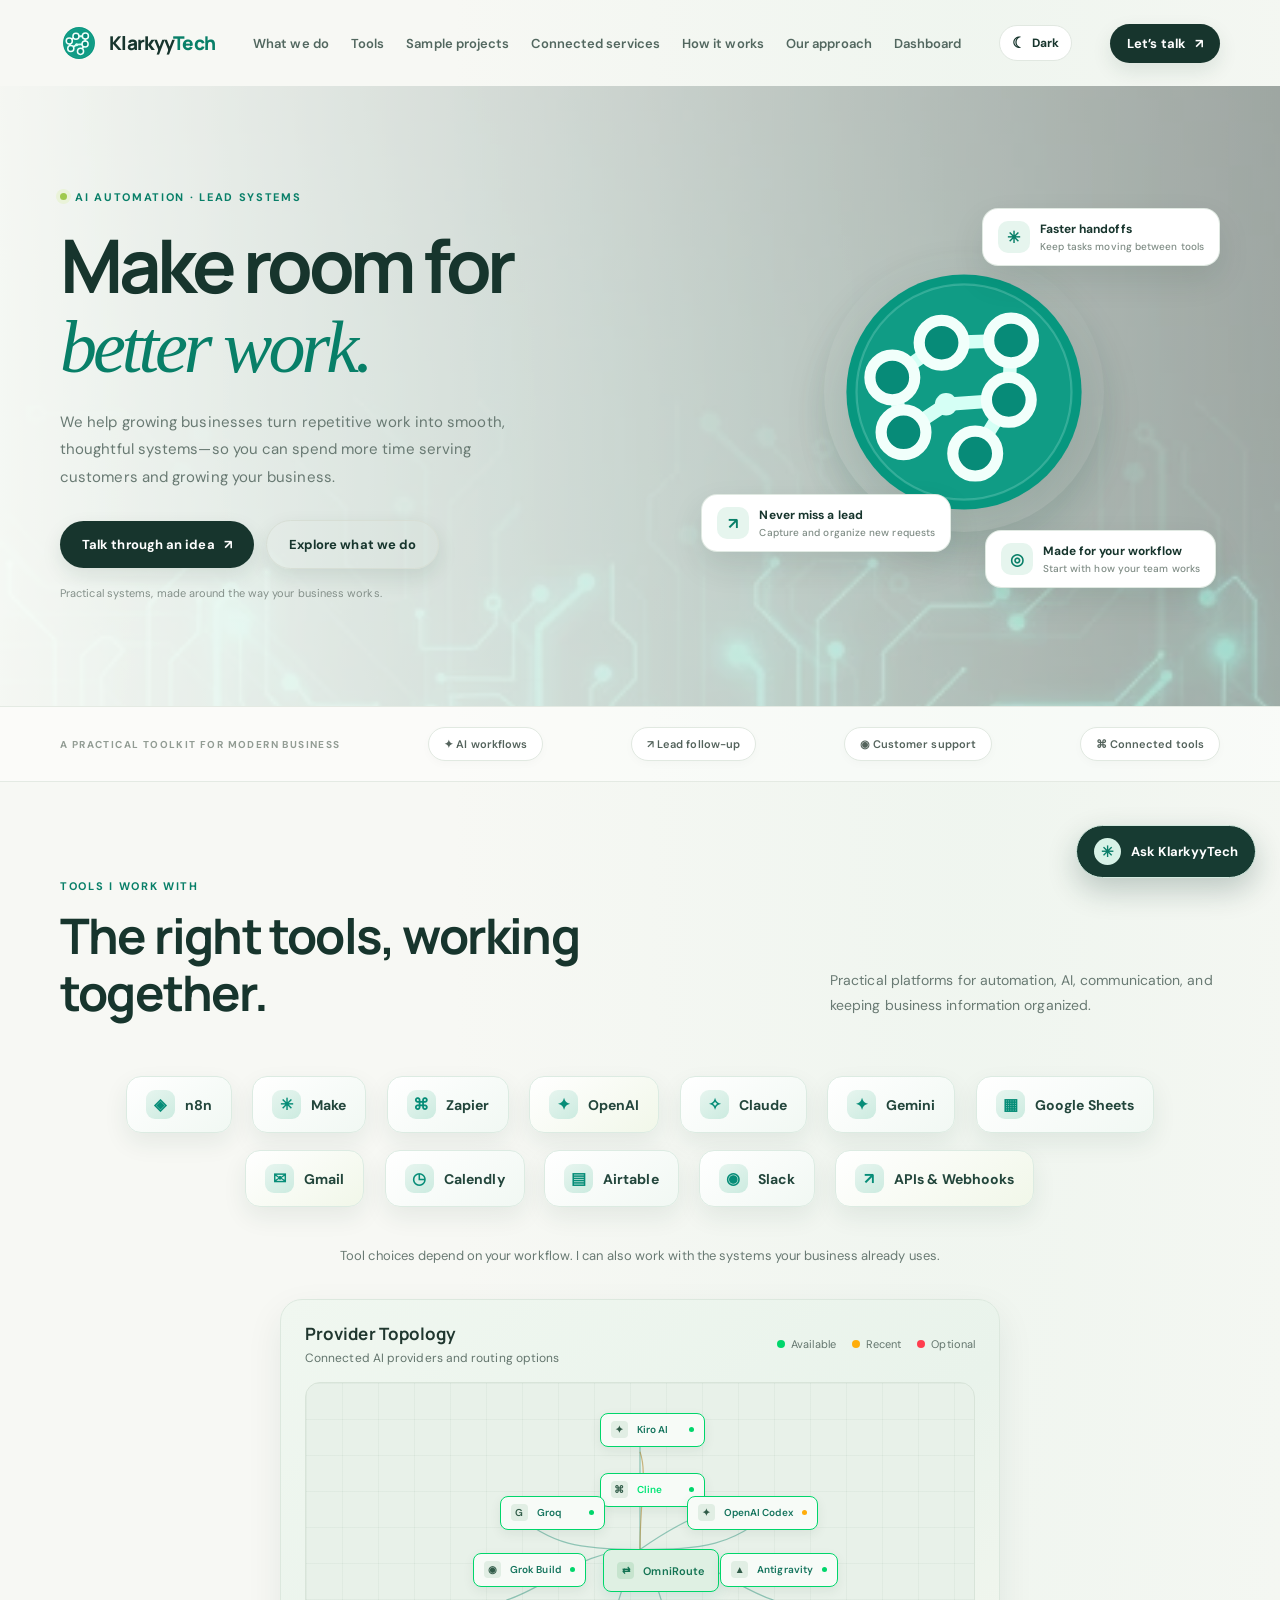
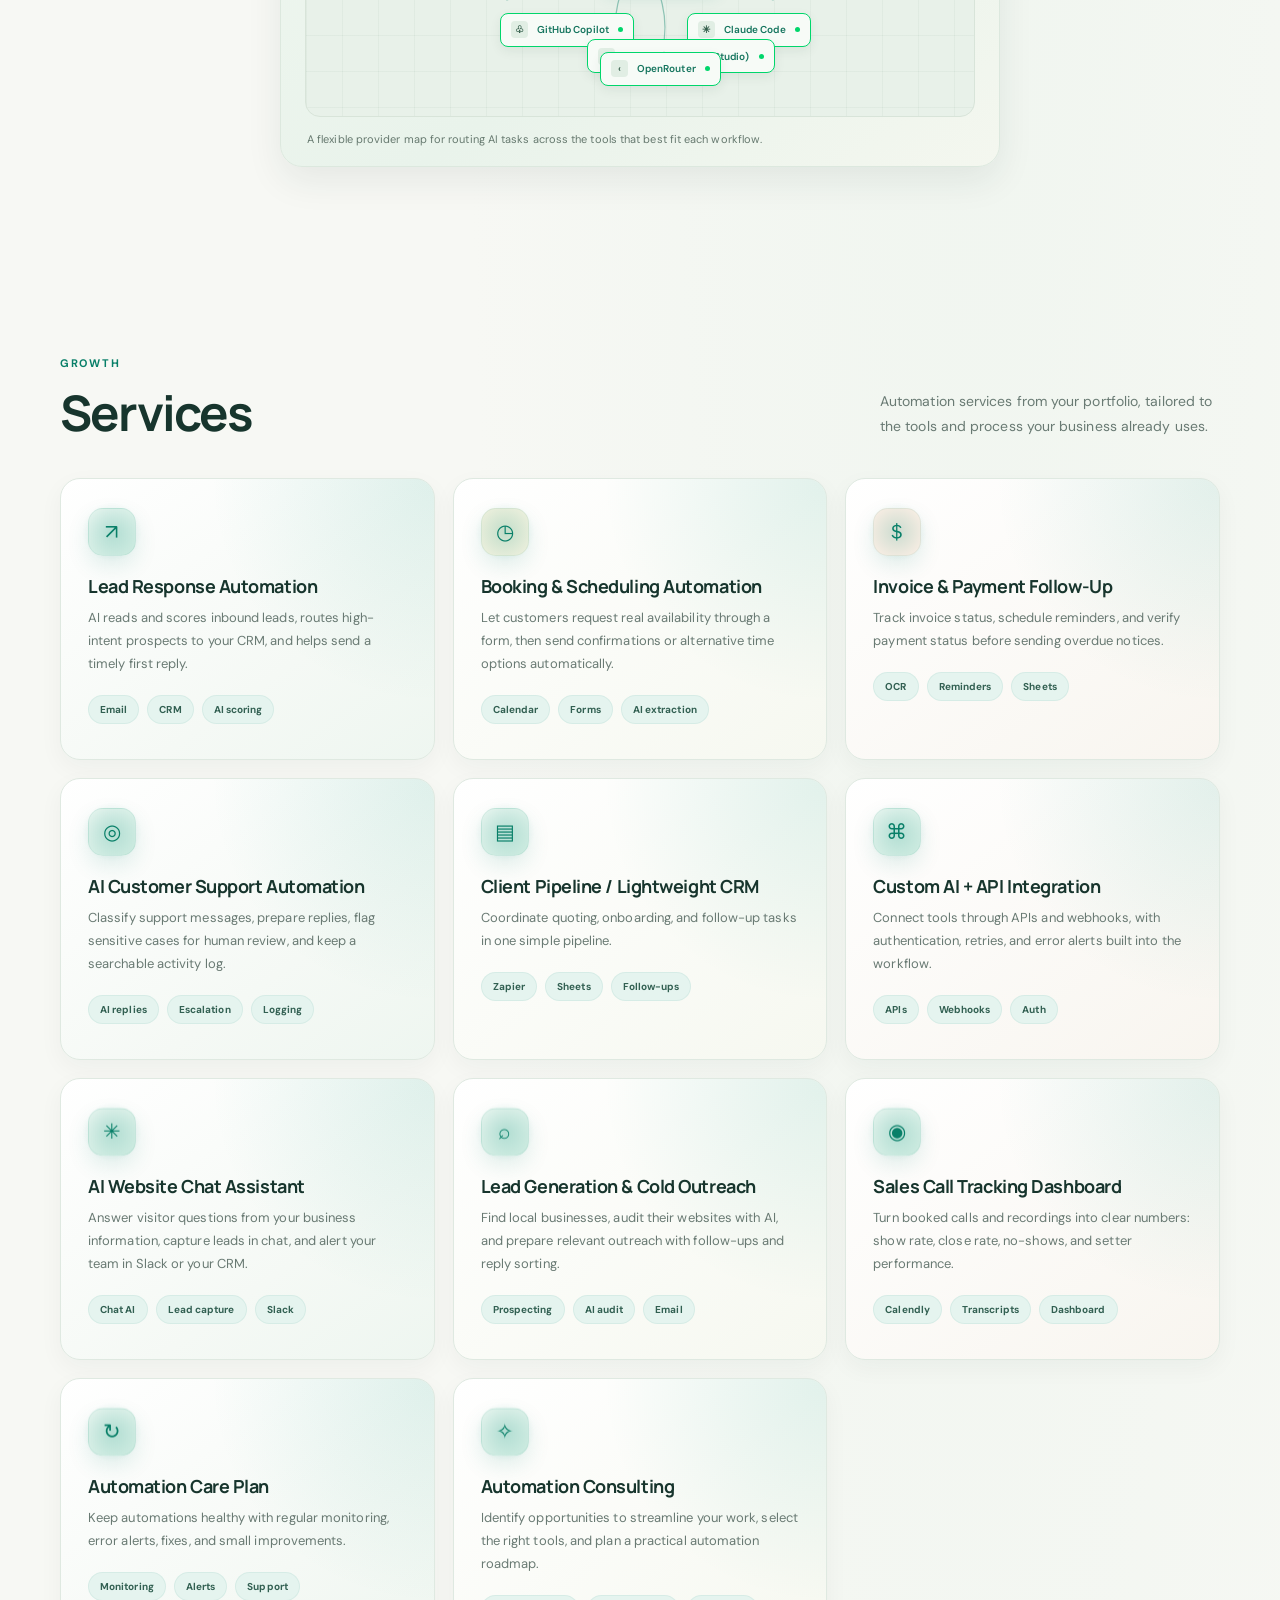
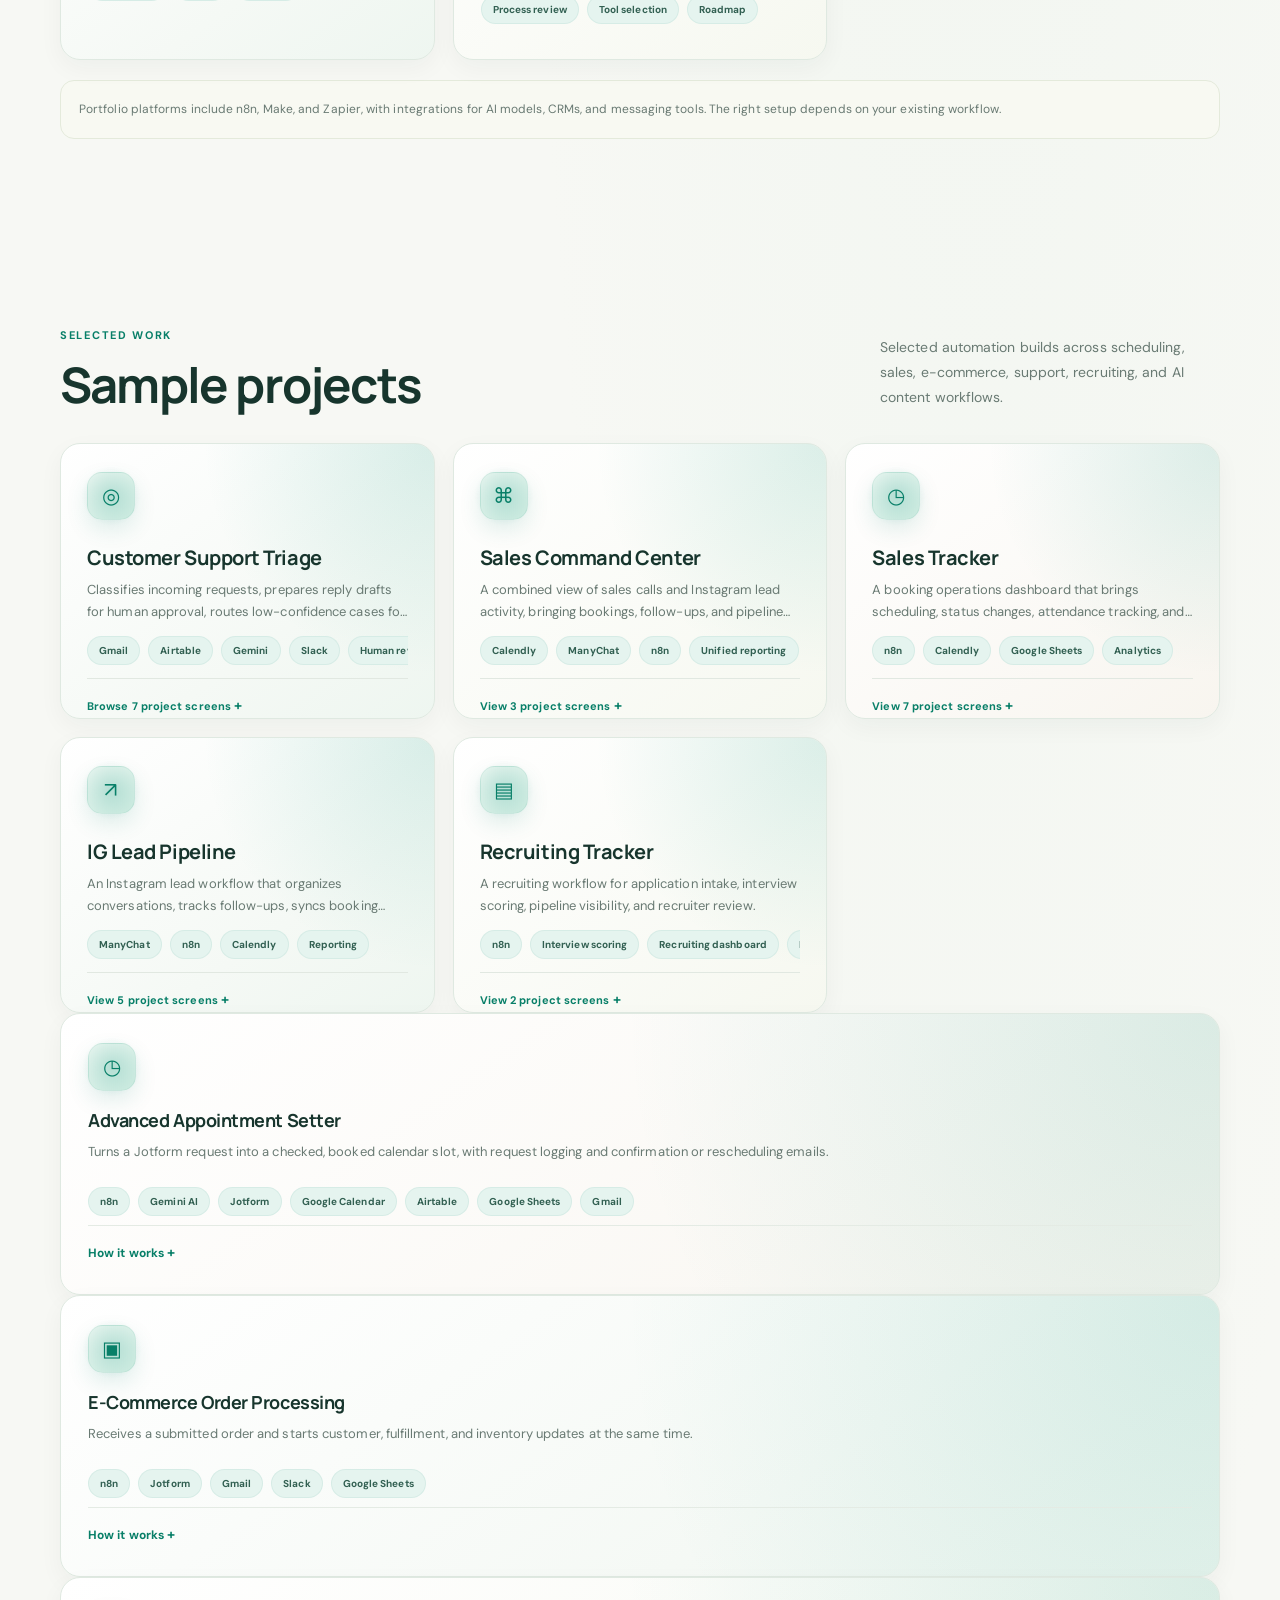
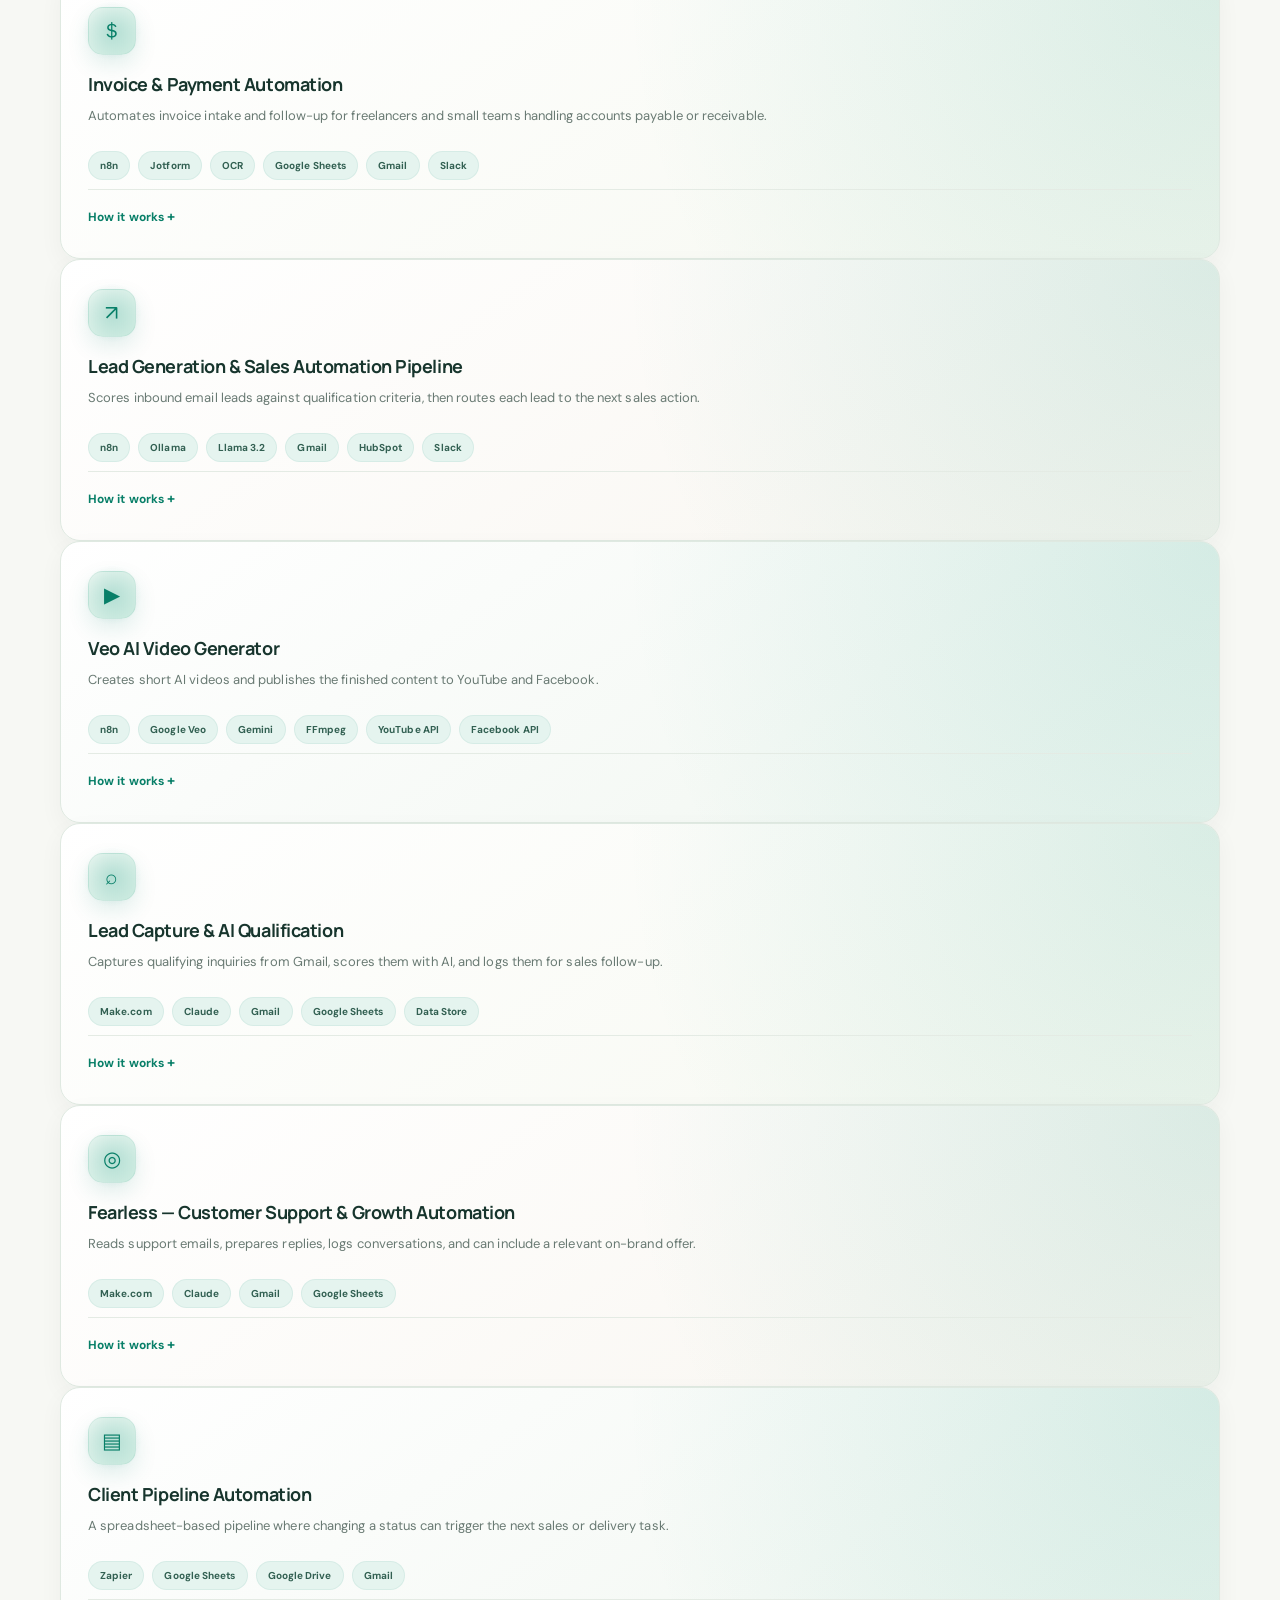
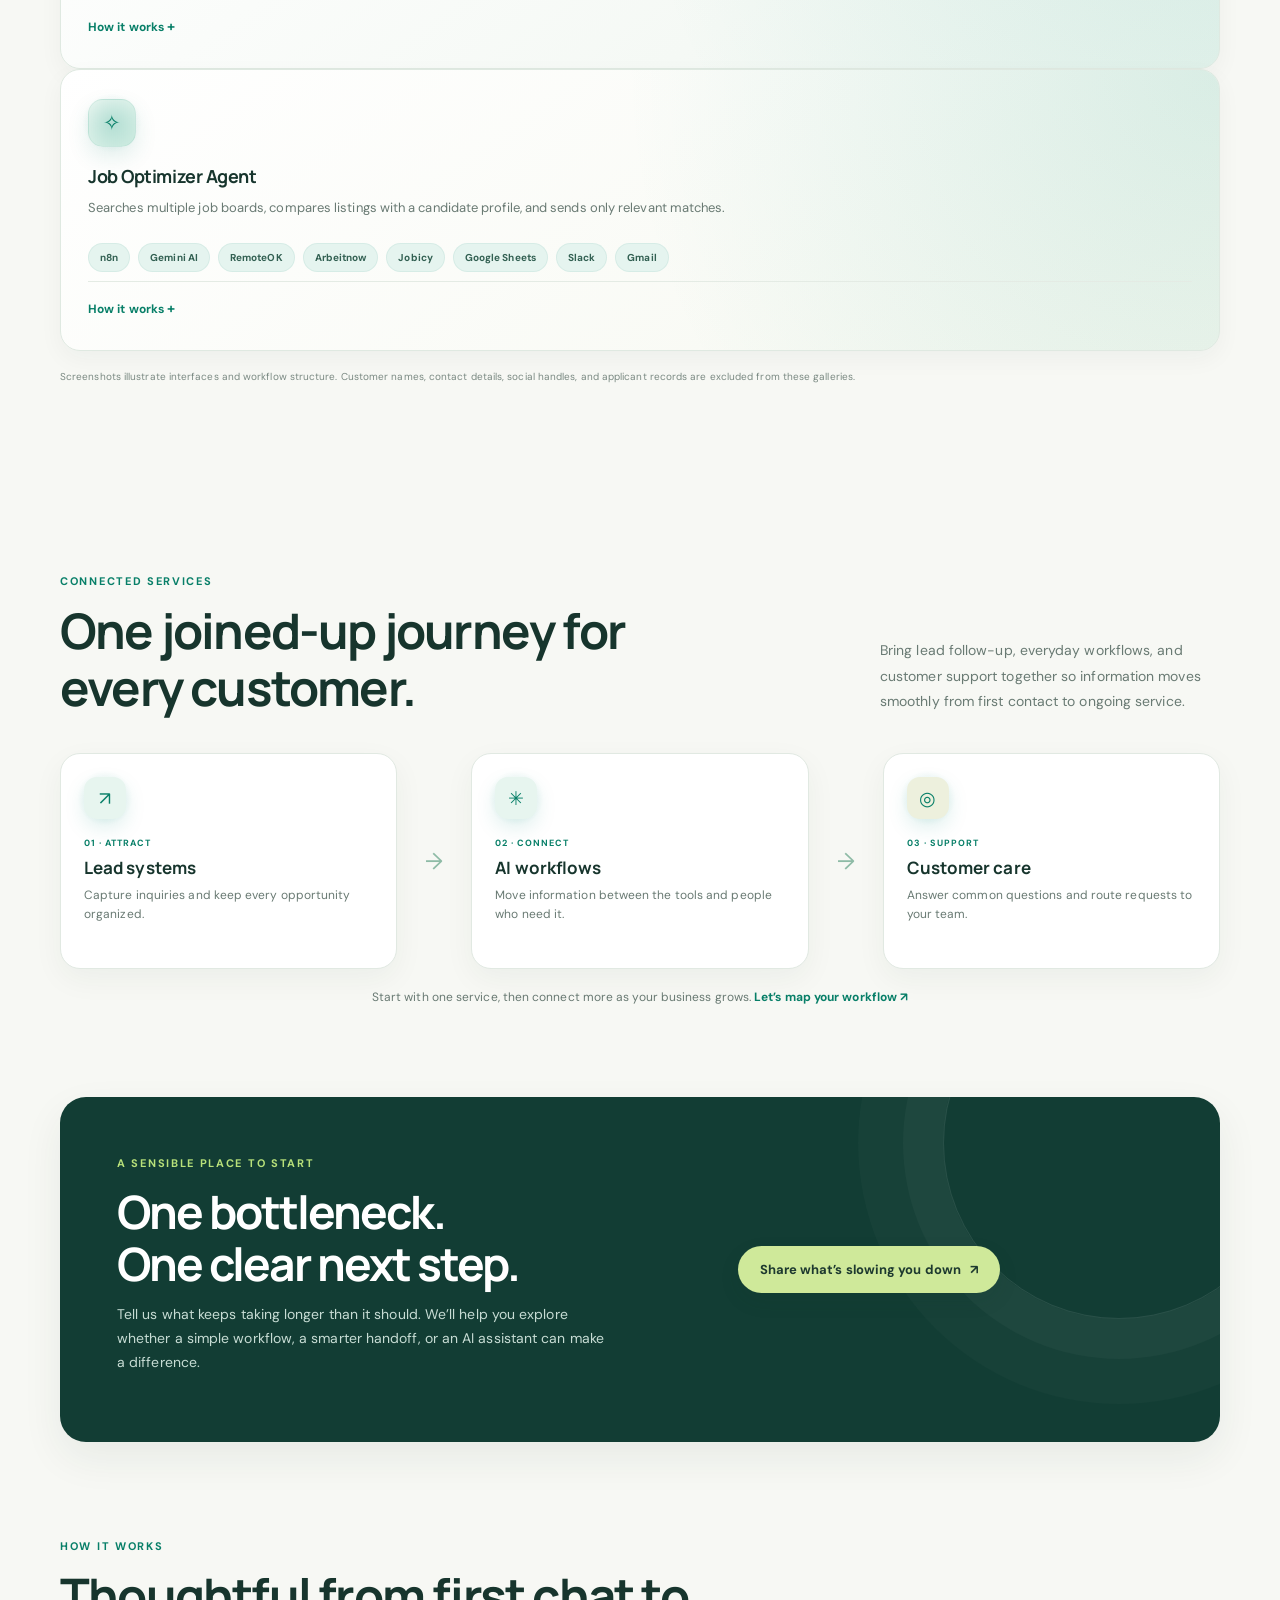
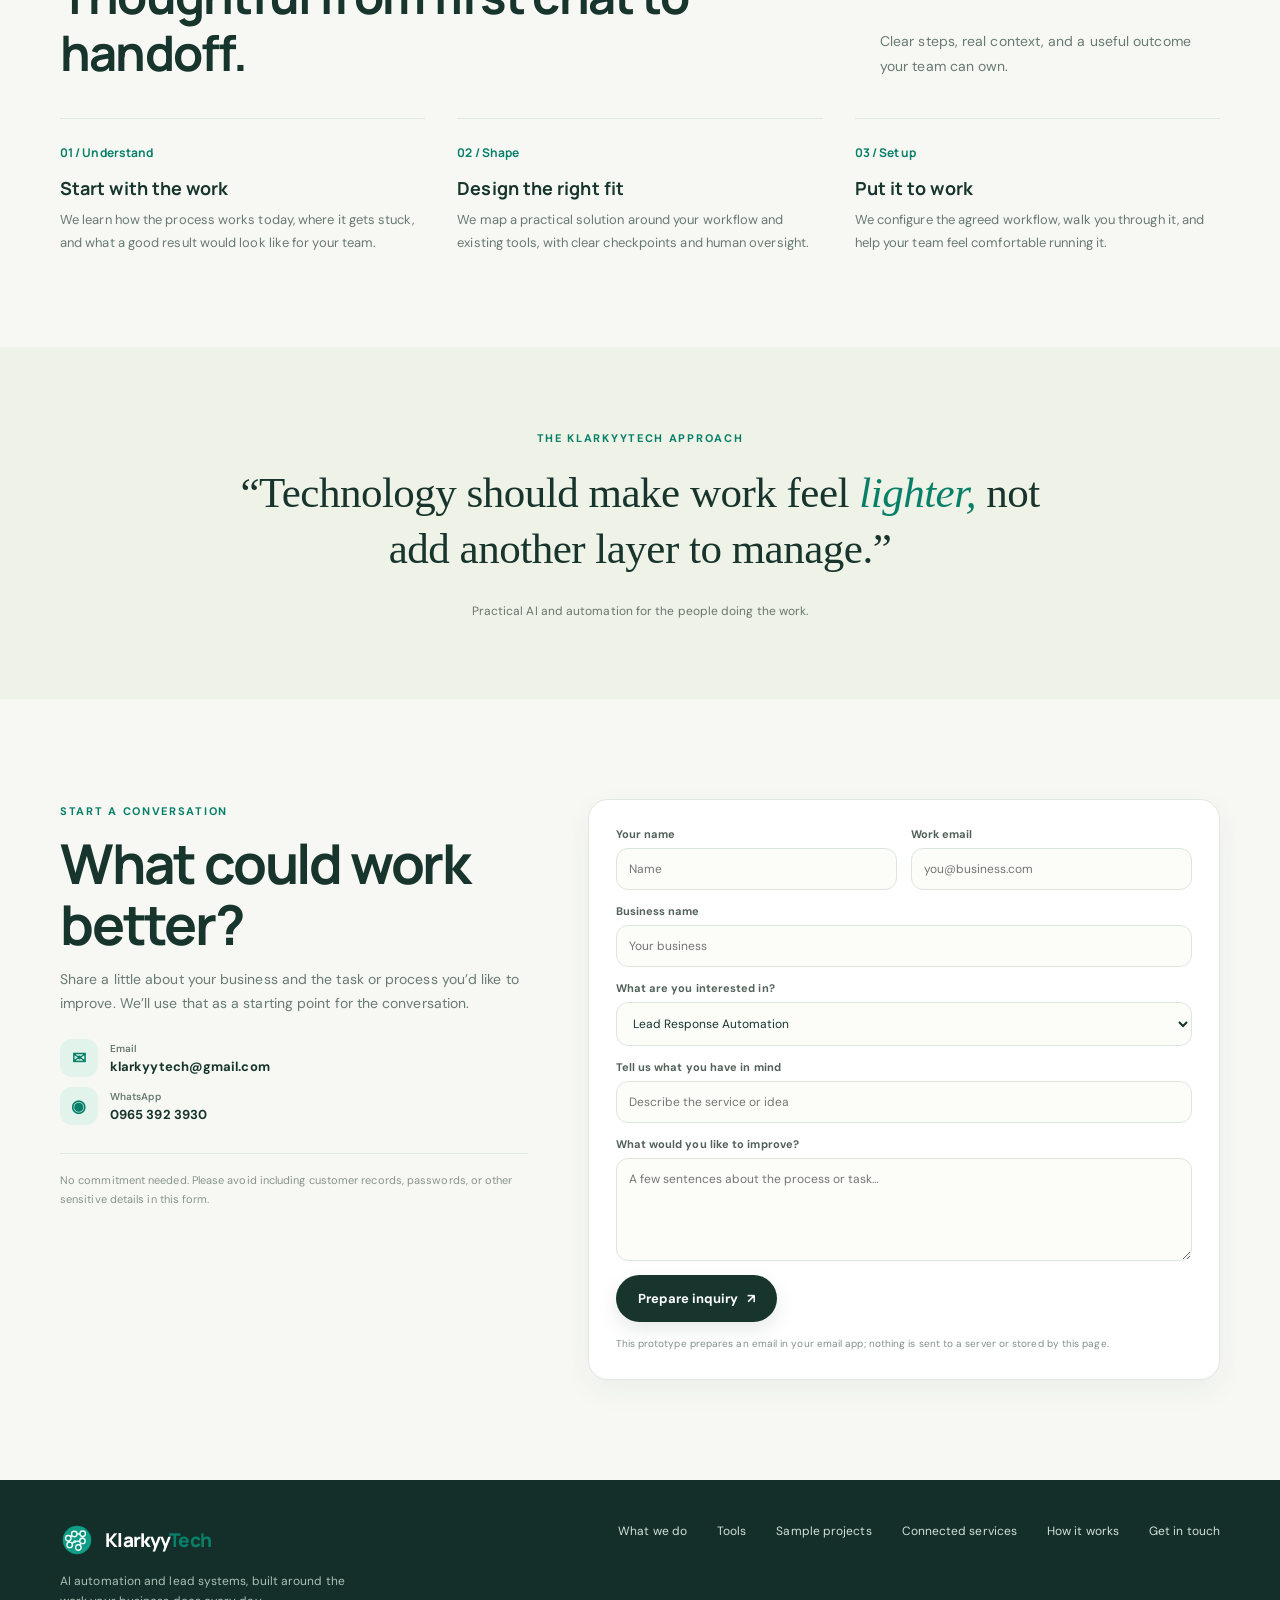
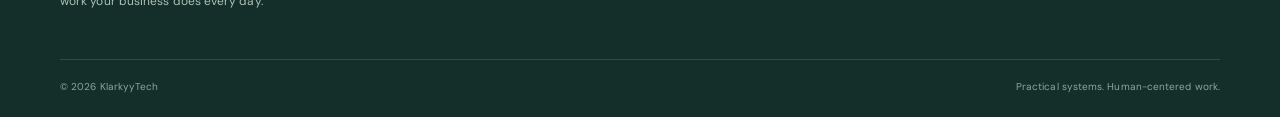
==== commit ac605a66: "Add scroll slide-in motion and progress bar to KlarkyyTech page Sections, cards, and contact panels " ====
--- a/klarkyytech/index.html
+++ b/klarkyytech/index.html
@@ -67,6 +67,14 @@
 html[data-theme="dark"] body{background:radial-gradient(ellipse at 76% 5%,rgba(34,70,54,.18),transparent 38%),var(--paper)}html[data-theme="dark"] .service,html[data-theme="dark"] .project-card{background:linear-gradient(145deg,#192a24 0%,#172620 100%);border-color:#2b4036;box-shadow:0 10px 28px rgba(0,0,0,.13)}html[data-theme="dark"] .service:nth-child(3n+2),html[data-theme="dark"] .project-card:nth-child(3n+2){background:linear-gradient(145deg,#1b2b23,#202b21)}html[data-theme="dark"] .service:nth-child(3n),html[data-theme="dark"] .project-card:nth-child(3n){background:linear-gradient(145deg,#1d2b24,#27291f)}html[data-theme="dark"] .service:hover,html[data-theme="dark"] .project-card:hover{border-color:#426655;box-shadow:0 18px 38px rgba(0,0,0,.24)}html[data-theme="dark"] .topology-card{border-color:#2b4036;background:linear-gradient(145deg,#192a24,#172620);color:#e4eee8;box-shadow:0 14px 36px rgba(0,0,0,.18)}html[data-theme="dark"] .topology-head strong{color:#e4eee8}html[data-theme="dark"] .topology-head small,html[data-theme="dark"] .topology-legend,html[data-theme="dark"] .topology-caption{color:#a5b8af}html[data-theme="dark"] .topology-map{border-color:#2b4036;background-color:#14221c;background-image:linear-gradient(rgba(203,235,216,.035) 1px,transparent 1px),linear-gradient(90deg,rgba(203,235,216,.035) 1px,transparent 1px)}html[data-theme="dark"] .provider-node{background:#111d18;color:#8fe0c2}html[data-theme="dark"] .provider-node>i{background:#20352c;color:#d6eee2}html[data-theme="dark"] .provider-node.is-router{background:#15372c;color:#8fe0a7}html[data-theme="dark"] .provider-node.is-router>i{background:#205239;color:#8fe0a7}
 @media(max-width:850px){.wrap{width:min(100% - 42px,760px)}.hero{padding:67px 0 74px}.section{padding:76px 0}}
 @media(max-width:650px){.wrap{width:min(100% - 36px,520px)}.nav{height:72px}.hero{padding:50px 0 40px}.hero h1{font-size:51px;letter-spacing:-3.6px}.section{padding:66px 0}.service-grid,.project-grid{gap:14px}.service,.project-detail-tile{padding:24px 21px}.topology-card{padding:17px 14px 15px}.topology-map{height:320px}.band{border-radius:20px}}</style>
+<style>/* Scroll slide-in motion */
+.scroll-progress{position:fixed;top:0;left:0;right:0;height:3px;z-index:120;pointer-events:none;background:linear-gradient(90deg,#078d78,#3fbf9b 60%,#cfe99a);transform-origin:0 50%;transform:scaleX(0)}
+html.motion-ready [data-reveal]{opacity:0;translate:0 42px;transition:opacity .9s cubic-bezier(.22,1,.36,1),translate .9s cubic-bezier(.22,1,.36,1);transition-delay:var(--reveal-delay,0ms)}
+html.motion-ready [data-reveal="left"]{translate:-56px 0}html.motion-ready [data-reveal="right"]{translate:56px 0}html.motion-ready [data-reveal="soft"]{translate:0 22px}
+html.motion-ready [data-reveal].is-visible{opacity:1;translate:0 0}
+@media(max-width:650px){html.motion-ready [data-reveal="left"],html.motion-ready [data-reveal="right"]{translate:0 34px}}
+@media(prefers-reduced-motion:reduce){.scroll-progress{display:none}html.motion-ready [data-reveal]{opacity:1;translate:none}}
+</style>
 </head>
 <body><header class="wrap"><nav class="nav" aria-label="Main navigation"><a class="logo" href="#top"><img src="klarkyytech-logo.svg" alt=""><span>Klarkyy<span>Tech</span></span></a><div class="navlinks"><a href="#services">What we do</a><a href="#tools">Tools</a><a href="#projects">Sample projects</a><a href="#connected">Connected services</a><a href="#approach">How it works</a><a href="#about">Our approach</a><a href="../dashboard.html">Dashboard</a></div><button class="theme-toggle" id="themeToggle" type="button" aria-label="Switch to dark mode"><span class="theme-toggle-icon" aria-hidden="true">☾</span><span class="theme-toggle-label">Dark</span></button><a class="navcta" href="#contact">Let’s talk <span>↗</span></a><button class="menu" id="menu" aria-label="Open menu" aria-expanded="false">☰</button></nav><div class="mobile-nav" id="mobileNav"><a href="#services">What we do</a><a href="#tools">Tools</a><a href="#projects">Sample projects</a><a href="#connected">Connected services</a><a href="#approach">How it works</a><a href="#about">Our approach</a><a href="../dashboard.html">Dashboard</a></div></header>
 <main id="top"><section class="hero"><div class="wrap hero-grid"><div><span class="eyebrow"><i></i> AI automation · lead systems</span><h1>Make room for <em>better work.</em></h1><p class="hero-copy">We help growing businesses turn repetitive work into smooth, thoughtful systems—so you can spend more time serving customers and growing your business.</p><div class="hero-actions"><a href="#contact" class="button">Talk through an idea <span>↗</span></a><a href="#services" class="button secondary">Explore what we do</a></div><div class="micro">Practical systems, made around the way your business works.</div></div><div class="visual" aria-label="KlarkyyTech automation illustration"><div class="orb"></div><img class="visual-logo" src="klarkyytech-logo.svg" alt="KlarkyyTech, AI automation and lead systems"><div class="float one"><span class="ficon">✳</span><span>Less busywork<small>Let routine steps run smoothly</small></span></div><div class="float two"><span class="ficon">↗</span><span>Better follow-up<small>Keep every inquiry moving</small></span></div><div class="float three"><span class="ficon">◎</span><span>Built for you<small>Fit the tools you already use</small></span></div></div></div></section>
@@ -84,7 +92,16 @@
 const phraseSets=[[['Less busywork','Let routine steps run smoothly'],['Better follow-up','Keep every inquiry moving'],['Built for you','Fit the tools you already use']],[['Faster handoffs','Keep tasks moving between tools'],['Never miss a lead','Capture and organize new requests'],['Made for your workflow','Start with how your team works']],[['Clearer workflows','Know what needs attention'],['Timely responses','Answer common questions quickly'],['Human-guided AI','Keep people in control']],[['More time for customers','Let automation handle repeat tasks'],['One clear pipeline','Track the next step at a glance'],['Room to grow','Add tools as your needs change']]];let phraseIndex=0;setInterval(()=>{phraseIndex=(phraseIndex+1)%phraseSets.length;document.querySelectorAll('.float').forEach((card,i)=>{const text=card.querySelector('span:last-child');text.firstChild.textContent=phraseSets[phraseIndex][i][0];text.querySelector('small').textContent=phraseSets[phraseIndex][i][1];});},4500);
 const menu=document.getElementById('menu'),mobileNav=document.getElementById('mobileNav');menu.addEventListener('click',()=>{const open=mobileNav.classList.toggle('open');menu.setAttribute('aria-expanded',String(open));menu.textContent=open?'×':'☰'});mobileNav.querySelectorAll('a').forEach(a=>a.addEventListener('click',()=>{mobileNav.classList.remove('open');menu.setAttribute('aria-expanded','false');menu.textContent='☰'}));document.getElementById('year').textContent=new Date().getFullYear();const interestSelect=document.getElementById('interest'),otherInterestField=document.getElementById('otherInterestField'),otherInterestInput=document.getElementById('otherInterest');function syncOtherInterest(){const show=interestSelect.value==='Other';otherInterestField.hidden=!show;otherInterestInput.required=show}interestSelect.addEventListener('change',syncOtherInterest);syncOtherInterest();const viewer=document.getElementById('imageViewer'),viewerImage=viewer.querySelector('.viewer-image'),viewerCaption=viewer.querySelector('.viewer-caption');let viewerItems=[],viewerIndex=0,viewerReturnFocus=null;function showViewerImage(index){viewerIndex=(index+viewerItems.length)%viewerItems.length;const item=viewerItems[viewerIndex];viewerImage.src=item.matches('.shot-slide')?item.querySelector('img').src:(item.getAttribute('href')||item.querySelector('img').src);viewerImage.alt=item.querySelector('img')?.alt||'';viewerCaption.textContent=(item.querySelector('figcaption,span')?.textContent||item.querySelector('img')?.alt||'Project image')+` · ${viewerIndex+1} of ${viewerItems.length}`}function openViewer(link){const group=link.closest('.project-card');const carouselSlides=[...group.querySelectorAll('.shot-slide')];viewerItems=carouselSlides.length?carouselSlides:[...group.querySelectorAll('.project-cover, .project-shot')];viewerIndex=Math.max(0,viewerItems.indexOf(link));viewerReturnFocus=link;showViewerImage(viewerIndex);viewer.classList.add('open');viewer.setAttribute('aria-hidden','false');document.body.style.overflow='hidden';viewer.querySelector('.viewer-close').focus()}function closeViewer(){viewer.classList.remove('open');viewer.setAttribute('aria-hidden','true');document.body.style.overflow='';viewerReturnFocus?.focus()}viewer.querySelector('.viewer-prev').addEventListener('click',()=>showViewerImage(viewerIndex-1));viewer.querySelector('.viewer-next').addEventListener('click',()=>showViewerImage(viewerIndex+1));viewer.querySelector('.viewer-close').addEventListener('click',closeViewer);viewer.addEventListener('click',event=>{if(event.target===viewer)closeViewer()});document.querySelectorAll('.project-card .project-cover,.project-card .project-shot,.project-card .shot-slide').forEach(item=>{item.addEventListener('click',event=>{event.preventDefault();openViewer(item)});item.style.cursor='zoom-in'});document.addEventListener('keydown',event=>{if(!viewer.classList.contains('open'))return;if(event.key==='Escape')closeViewer();if(event.key==='ArrowLeft')showViewerImage(viewerIndex-1);if(event.key==='ArrowRight')showViewerImage(viewerIndex+1)});
 document.querySelectorAll('[data-carousel]').forEach(carousel=>{const track=carousel.querySelector('.shot-track'),slides=[...carousel.querySelectorAll('.shot-slide')],count=carousel.querySelector('.shot-count');let index=0;function show(next){index=(next+slides.length)%slides.length;track.style.transform=`translateX(-${index*100}%)`;count.textContent=`${index+1} / ${slides.length}`}carousel.querySelector('.shot-prev').addEventListener('click',()=>show(index-1));carousel.querySelector('.shot-next').addEventListener('click',()=>show(index+1));carousel.addEventListener('keydown',event=>{if(event.key==='ArrowLeft'){event.preventDefault();show(index-1)}if(event.key==='ArrowRight'){event.preventDefault();show(index+1)}})});document.getElementById('contactForm').addEventListener('submit',event=>{event.preventDefault();const form=event.currentTarget;if(!form.reportValidity())return;const data=new FormData(form);const subject=encodeURIComponent('KlarkyyTech inquiry — '+data.get('interest'));const body=encodeURIComponent('Name: '+data.get('name')+'\nEmail: '+data.get('email')+'\nBusiness: '+(data.get('business')||'Not provided')+'\nInterested in: '+data.get('interest')+'\n\n'+data.get('message'));document.getElementById('formResult').textContent='Your email app should open with your inquiry addressed to klarkyytech@gmail.com. You can also reach us on WhatsApp at 0965 392 3930.';document.getElementById('formResult').style.display='block';window.location.href='mailto:klarkyytech@gmail.com?subject='+subject+'&body='+body;});
-const assistPanel=document.getElementById('assistPanel'),assistLaunch=document.getElementById('assistLaunch'),assistClose=assistPanel.querySelector('.assist-close'),assistLog=document.getElementById('assistLog'),assistForm=document.getElementById('assistForm'),assistInput=document.getElementById('assistInput');function toggleAssist(open){assistPanel.classList.toggle('open',open);assistPanel.setAttribute('aria-hidden',String(!open));assistLaunch.setAttribute('aria-expanded',String(open));if(open)assistInput.focus();else assistLaunch.focus()}assistLaunch.addEventListener('click',()=>toggleAssist(true));assistClose.addEventListener('click',()=>toggleAssist(false));document.addEventListener('keydown',event=>{if(event.key==='Escape'&&assistPanel.classList.contains('open'))toggleAssist(false)});function addAssistMessage(text,role){const node=document.createElement('div');node.className='assist-msg '+role;node.textContent=text;assistLog.appendChild(node);assistLog.scrollTop=assistLog.scrollHeight}function answerAssist(query){const q=query.toLowerCase();if(/price|cost|rate|budget|quote/.test(q))return'Project costs depend on the tools, workflow, and level of support needed. Share a few details through the contact form and KlarkyyTech can discuss a suitable scope.';if(/service|offer|help|automate|automation/.test(q))return'KlarkyyTech helps with lead response, booking, invoice follow-up, customer support, client pipelines, AI and API integrations, website chat, outreach, and sales dashboards. Which process would you like to improve?';if(/project|sample|portfolio|example|workflow/.test(q))return'The sample projects include appointment booking, e-commerce order processing, invoice follow-up, lead qualification, AI video publishing, support triage, sales tracking, recruiting, and Instagram lead tracking. Open Sample Projects to explore the details and screenshots.';if(/time|long|timeline|week|delivery/.test(q))return'Timing depends on the project scope and the tools involved. After a short conversation about your current workflow, KlarkyyTech can suggest a practical next step and timeline.';if(/start|contact|call|book|talk|whatsapp|email/.test(q))return'You can email klarkyytech@gmail.com or message 0965 392 3930 on WhatsApp. The contact form can also prepare an inquiry with your project details.';if(/tool|n8n|make|zapier|calendar|gmail|crm/.test(q))return'The portfolio examples use tools such as n8n, Make, Zapier, Google Workspace, Airtable, Calendly, Slack, and AI models. The best fit depends on the tools you already use.';return'I can help with services, sample projects, tools, typical next steps, and contact details. For a specific request, describe the repetitive task you want to improve—or message KlarkyyTech directly on WhatsApp.'}const ASSIST_AI='https://n8n.klarkyytech.workers.dev/webhook/klarkyy-chat',assistHistory=[];let assistBusy=false;async function submitAssist(query){const clean=query.trim();if(!clean||assistBusy)return;assistBusy=true;addAssistMessage(clean,'user');assistHistory.push({role:'user',text:clean});addAssistMessage('Typing…','bot');const typing=assistLog.lastChild;let reply='';try{const r=await fetch(ASSIST_AI,{method:'POST',headers:{'Content-Type':'application/json'},body:JSON.stringify({messages:assistHistory.slice(-14)})});const d=await r.json();if(r.ok&&d.answer)reply=String(d.answer)}catch(e){}if(!reply)reply=answerAssist(clean);typing.remove();addAssistMessage(reply,'bot');assistHistory.push({role:'model',text:reply});assistBusy=false}assistForm.addEventListener('submit',event=>{event.preventDefault();submitAssist(assistInput.value);assistInput.value='';assistInput.focus()});assistPanel.querySelectorAll('[data-assist-prompt]').forEach(button=>button.addEventListener('click',()=>submitAssist(button.dataset.assistPrompt)));</script></body></html>
+const assistPanel=document.getElementById('assistPanel'),assistLaunch=document.getElementById('assistLaunch'),assistClose=assistPanel.querySelector('.assist-close'),assistLog=document.getElementById('assistLog'),assistForm=document.getElementById('assistForm'),assistInput=document.getElementById('assistInput');function toggleAssist(open){assistPanel.classList.toggle('open',open);assistPanel.setAttribute('aria-hidden',String(!open));assistLaunch.setAttribute('aria-expanded',String(open));if(open)assistInput.focus();else assistLaunch.focus()}assistLaunch.addEventListener('click',()=>toggleAssist(true));assistClose.addEventListener('click',()=>toggleAssist(false));document.addEventListener('keydown',event=>{if(event.key==='Escape'&&assistPanel.classList.contains('open'))toggleAssist(false)});function addAssistMessage(text,role){const node=document.createElement('div');node.className='assist-msg '+role;node.textContent=text;assistLog.appendChild(node);assistLog.scrollTop=assistLog.scrollHeight}function answerAssist(query){const q=query.toLowerCase();if(/price|cost|rate|budget|quote/.test(q))return'Project costs depend on the tools, workflow, and level of support needed. Share a few details through the contact form and KlarkyyTech can discuss a suitable scope.';if(/service|offer|help|automate|automation/.test(q))return'KlarkyyTech helps with lead response, booking, invoice follow-up, customer support, client pipelines, AI and API integrations, website chat, outreach, and sales dashboards. Which process would you like to improve?';if(/project|sample|portfolio|example|workflow/.test(q))return'The sample projects include appointment booking, e-commerce order processing, invoice follow-up, lead qualification, AI video publishing, support triage, sales tracking, recruiting, and Instagram lead tracking. Open Sample Projects to explore the details and screenshots.';if(/time|long|timeline|week|delivery/.test(q))return'Timing depends on the project scope and the tools involved. After a short conversation about your current workflow, KlarkyyTech can suggest a practical next step and timeline.';if(/start|contact|call|book|talk|whatsapp|email/.test(q))return'You can email klarkyytech@gmail.com or message 0965 392 3930 on WhatsApp. The contact form can also prepare an inquiry with your project details.';if(/tool|n8n|make|zapier|calendar|gmail|crm/.test(q))return'The portfolio examples use tools such as n8n, Make, Zapier, Google Workspace, Airtable, Calendly, Slack, and AI models. The best fit depends on the tools you already use.';return'I can help with services, sample projects, tools, typical next steps, and contact details. For a specific request, describe the repetitive task you want to improve—or message KlarkyyTech directly on WhatsApp.'}const ASSIST_AI='https://n8n.klarkyytech.workers.dev/webhook/klarkyy-chat',assistHistory=[];let assistBusy=false;async function submitAssist(query){const clean=query.trim();if(!clean||assistBusy)return;assistBusy=true;addAssistMessage(clean,'user');assistHistory.push({role:'user',text:clean});addAssistMessage('Typing…','bot');const typing=assistLog.lastChild;let reply='';try{const r=await fetch(ASSIST_AI,{method:'POST',headers:{'Content-Type':'application/json'},body:JSON.stringify({messages:assistHistory.slice(-14)})});const d=await r.json();if(r.ok&&d.answer)reply=String(d.answer)}catch(e){}if(!reply)reply=answerAssist(clean);typing.remove();addAssistMessage(reply,'bot');assistHistory.push({role:'model',text:reply});assistBusy=false}assistForm.addEventListener('submit',event=>{event.preventDefault();submitAssist(assistInput.value);assistInput.value='';assistInput.focus()});assistPanel.querySelectorAll('[data-assist-prompt]').forEach(button=>button.addEventListener('click',()=>submitAssist(button.dataset.assistPrompt)));</script><div class="scroll-progress" aria-hidden="true"></div>
+<script>
+(()=>{if(matchMedia('(prefers-reduced-motion: reduce)').matches||!('IntersectionObserver' in window))return;
+const groups=[['.hero-grid>div:first-child','left'],['.hero .visual','right'],['.trust-inner','soft'],['.section-head',''],['.service',''],['.project-card',''],['.tools-cloud','soft'],['.tools-note','soft'],['.topology-card',''],['.flow-card',''],['.step',''],['.band',''],['.quote-inner','soft'],['.contact-intro','left'],['.contact-grid>form,.contact-grid .form','right'],['.footer-top','soft']];
+const seen=new Set();groups.forEach(([sel,dir])=>document.querySelectorAll(sel).forEach(el=>{if(seen.has(el))return;seen.add(el);el.dataset.reveal=dir;const sibs=[...el.parentElement.children].filter(c=>c.matches(sel));const i=sibs.indexOf(el);el.style.setProperty('--reveal-delay',Math.min(i%3*110+Math.floor(i/3)*40,420)+'ms')}));
+document.documentElement.classList.add('motion-ready');
+const io=new IntersectionObserver(entries=>entries.forEach(e=>{if(e.isIntersecting){e.target.classList.add('is-visible');io.unobserve(e.target)}}),{rootMargin:'0px 0px -8% 0px',threshold:.12});
+seen.forEach(el=>io.observe(el));
+const bar=document.querySelector('.scroll-progress');let ticking=false;const update=()=>{const h=document.documentElement.scrollHeight-innerHeight;bar.style.transform='scaleX('+(h>0?Math.min(scrollY/h,1):0)+')';ticking=false};addEventListener('scroll',()=>{if(!ticking){ticking=true;requestAnimationFrame(update)}},{passive:true});update()})();
+</script></body></html>
 
 
 
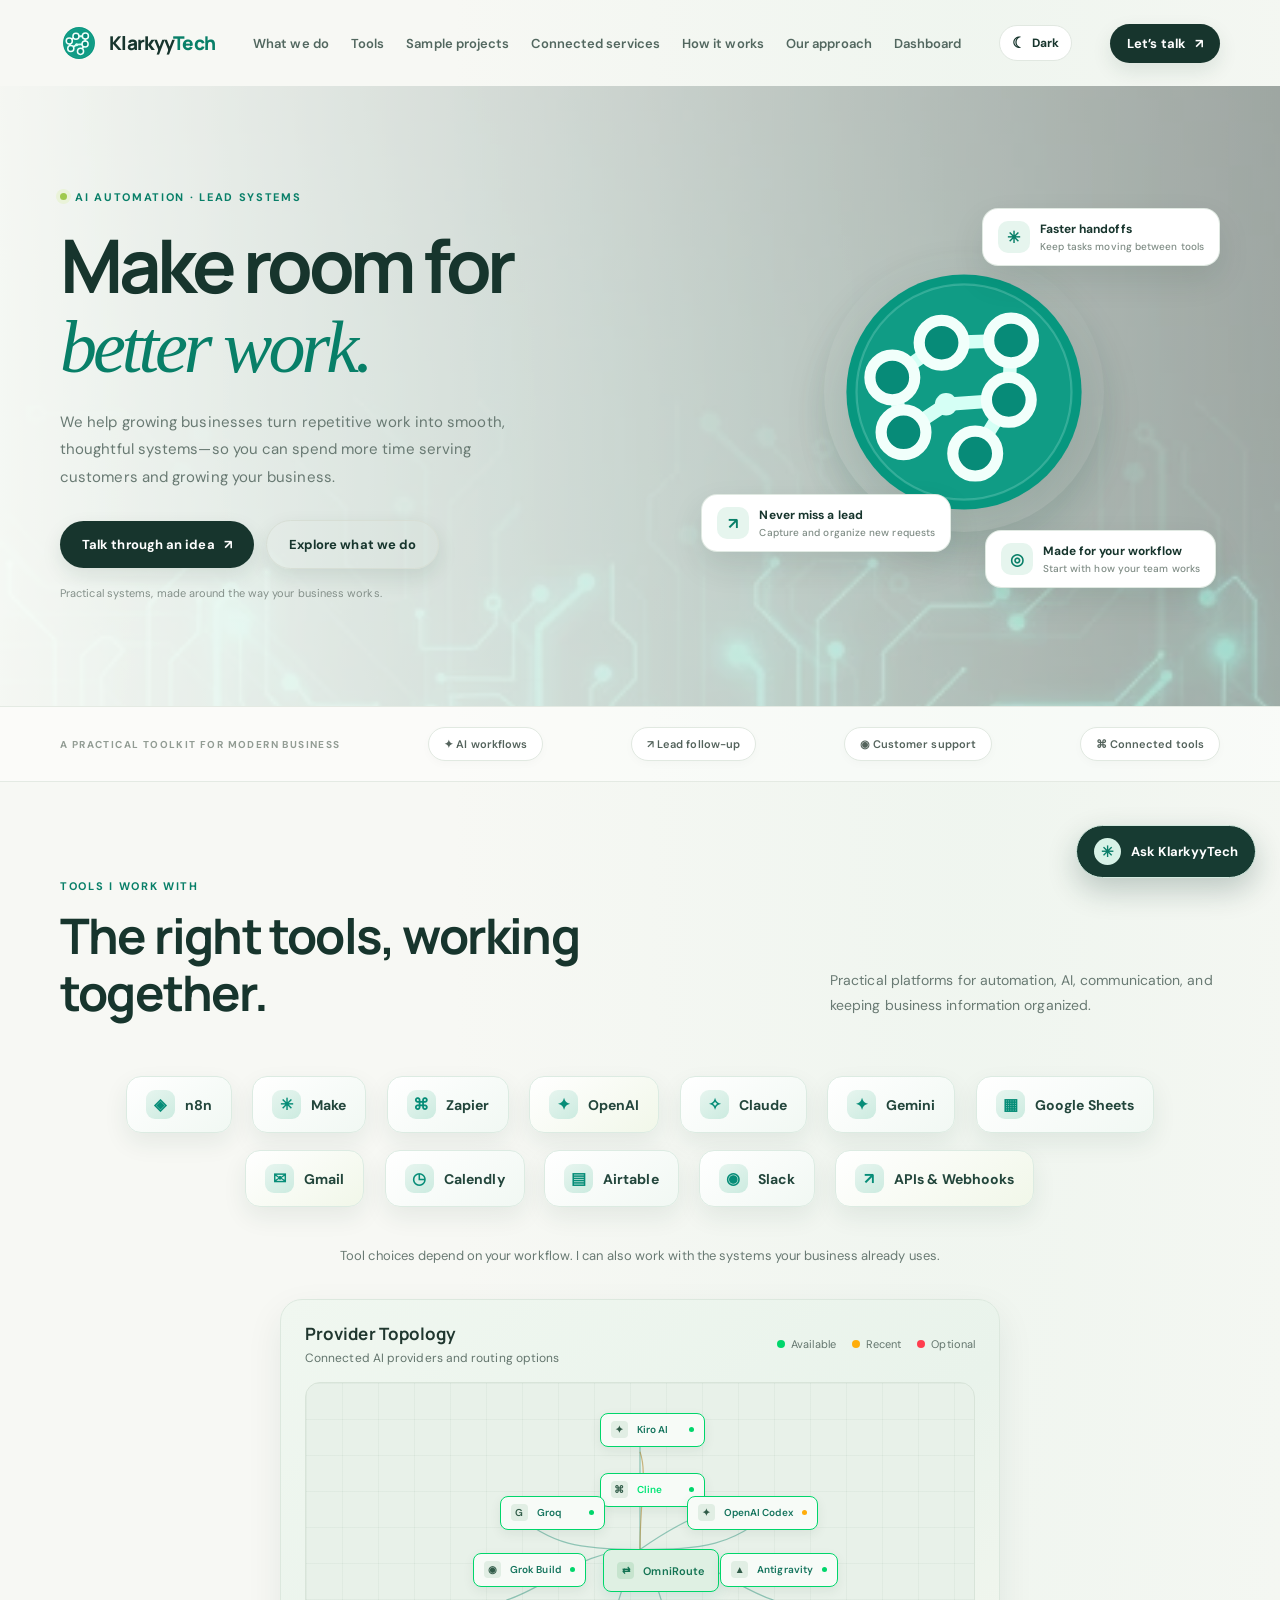
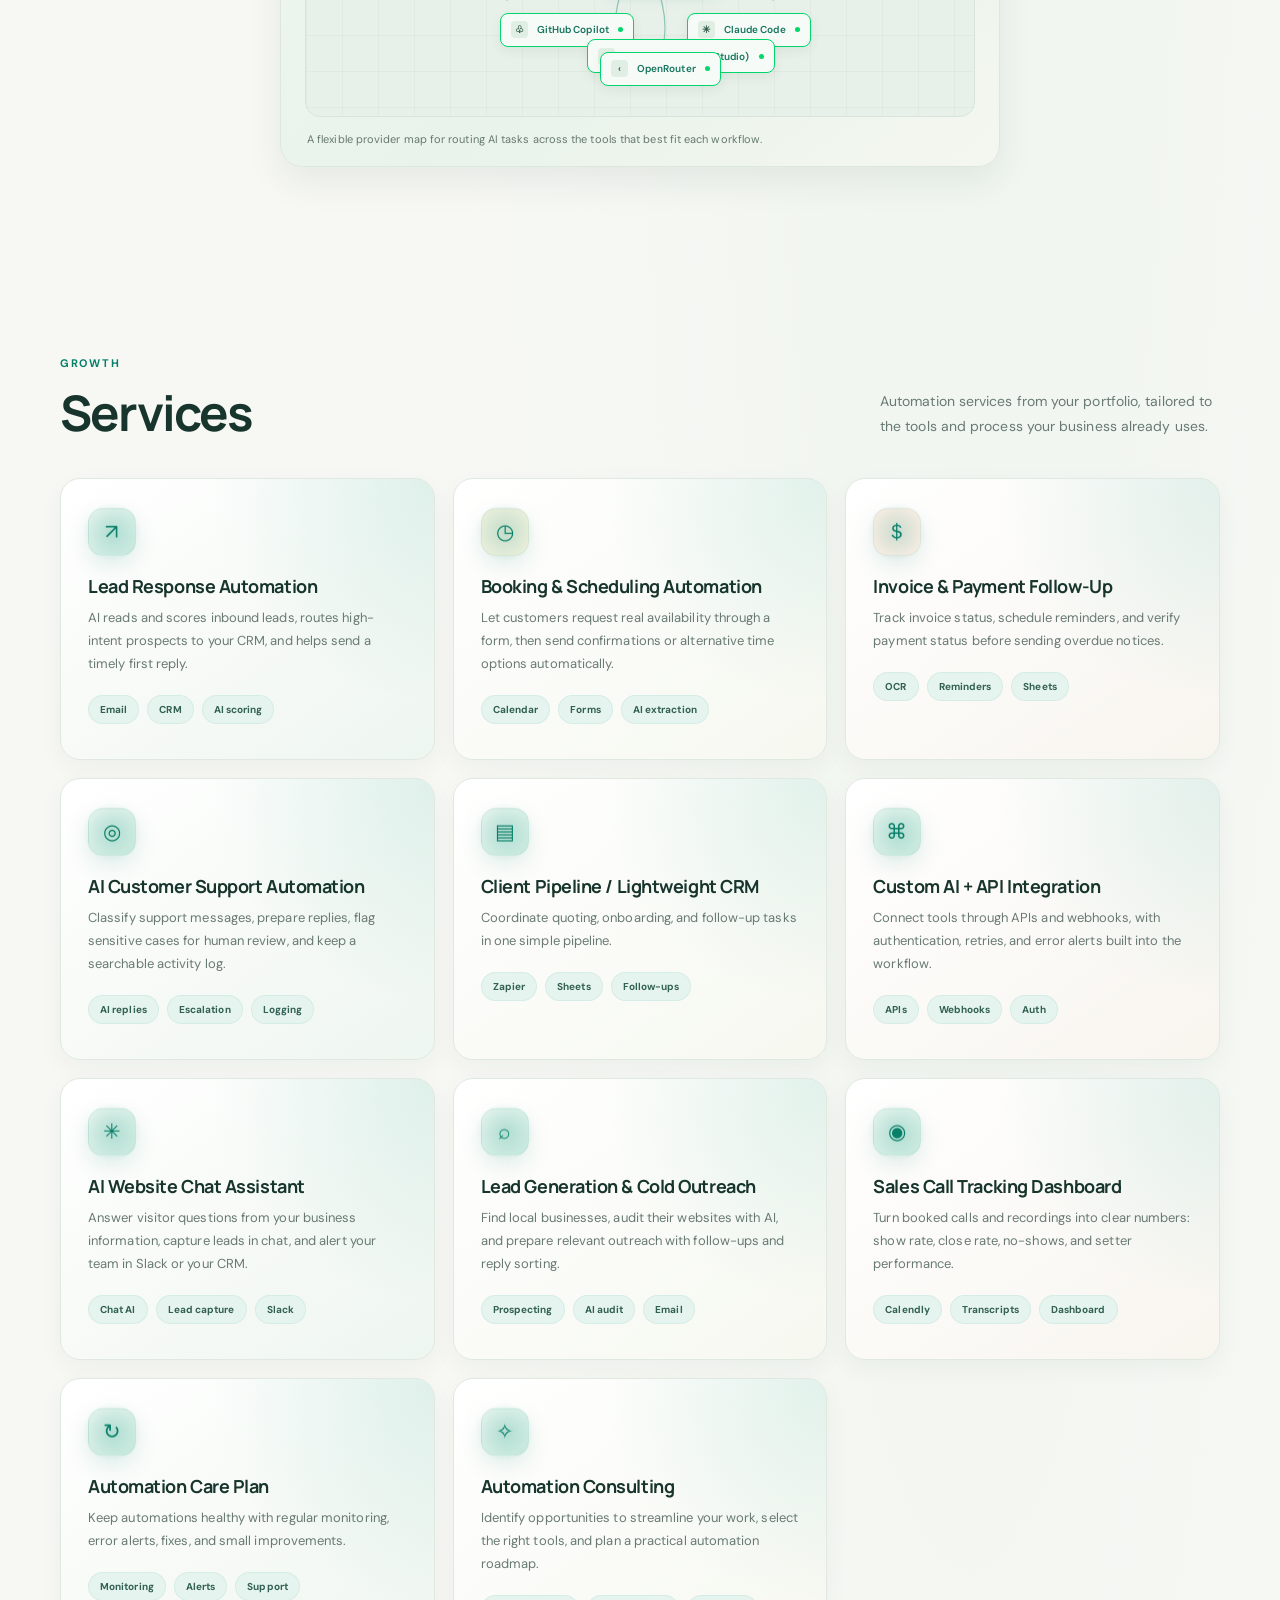
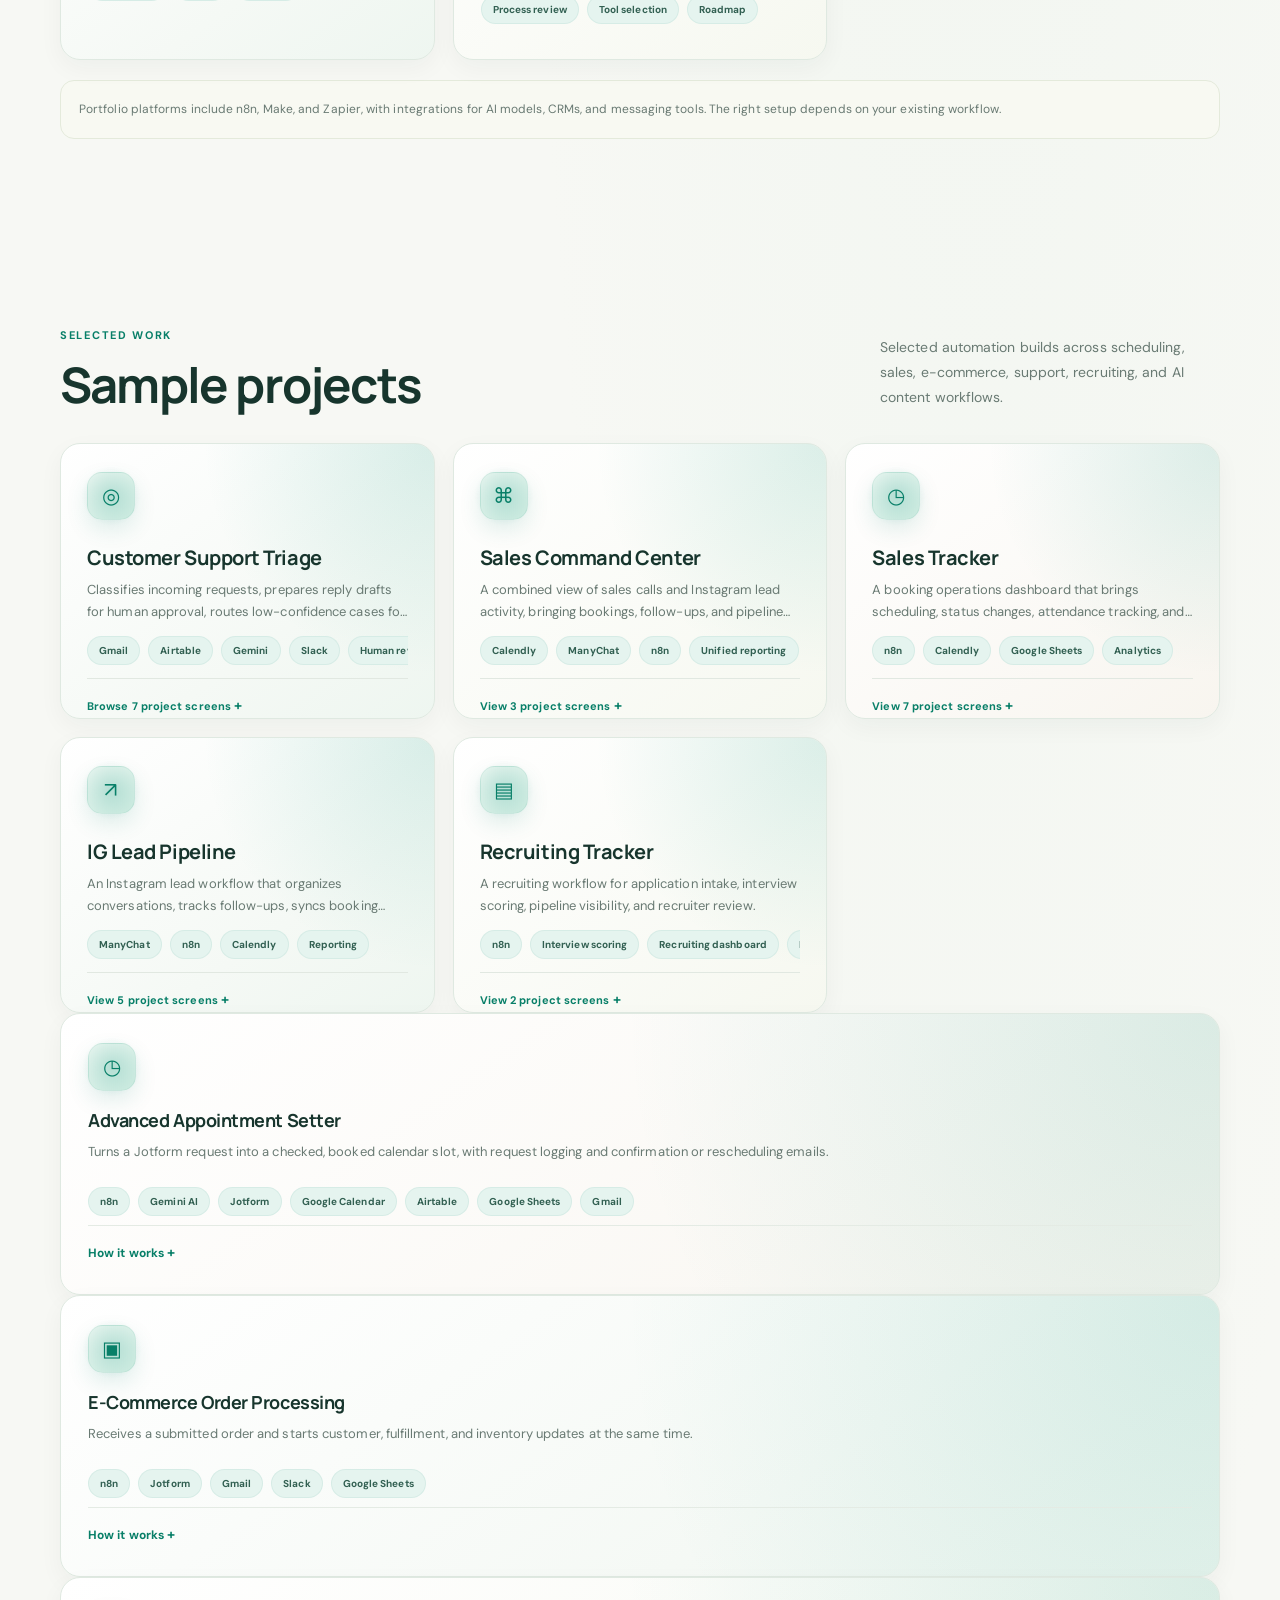
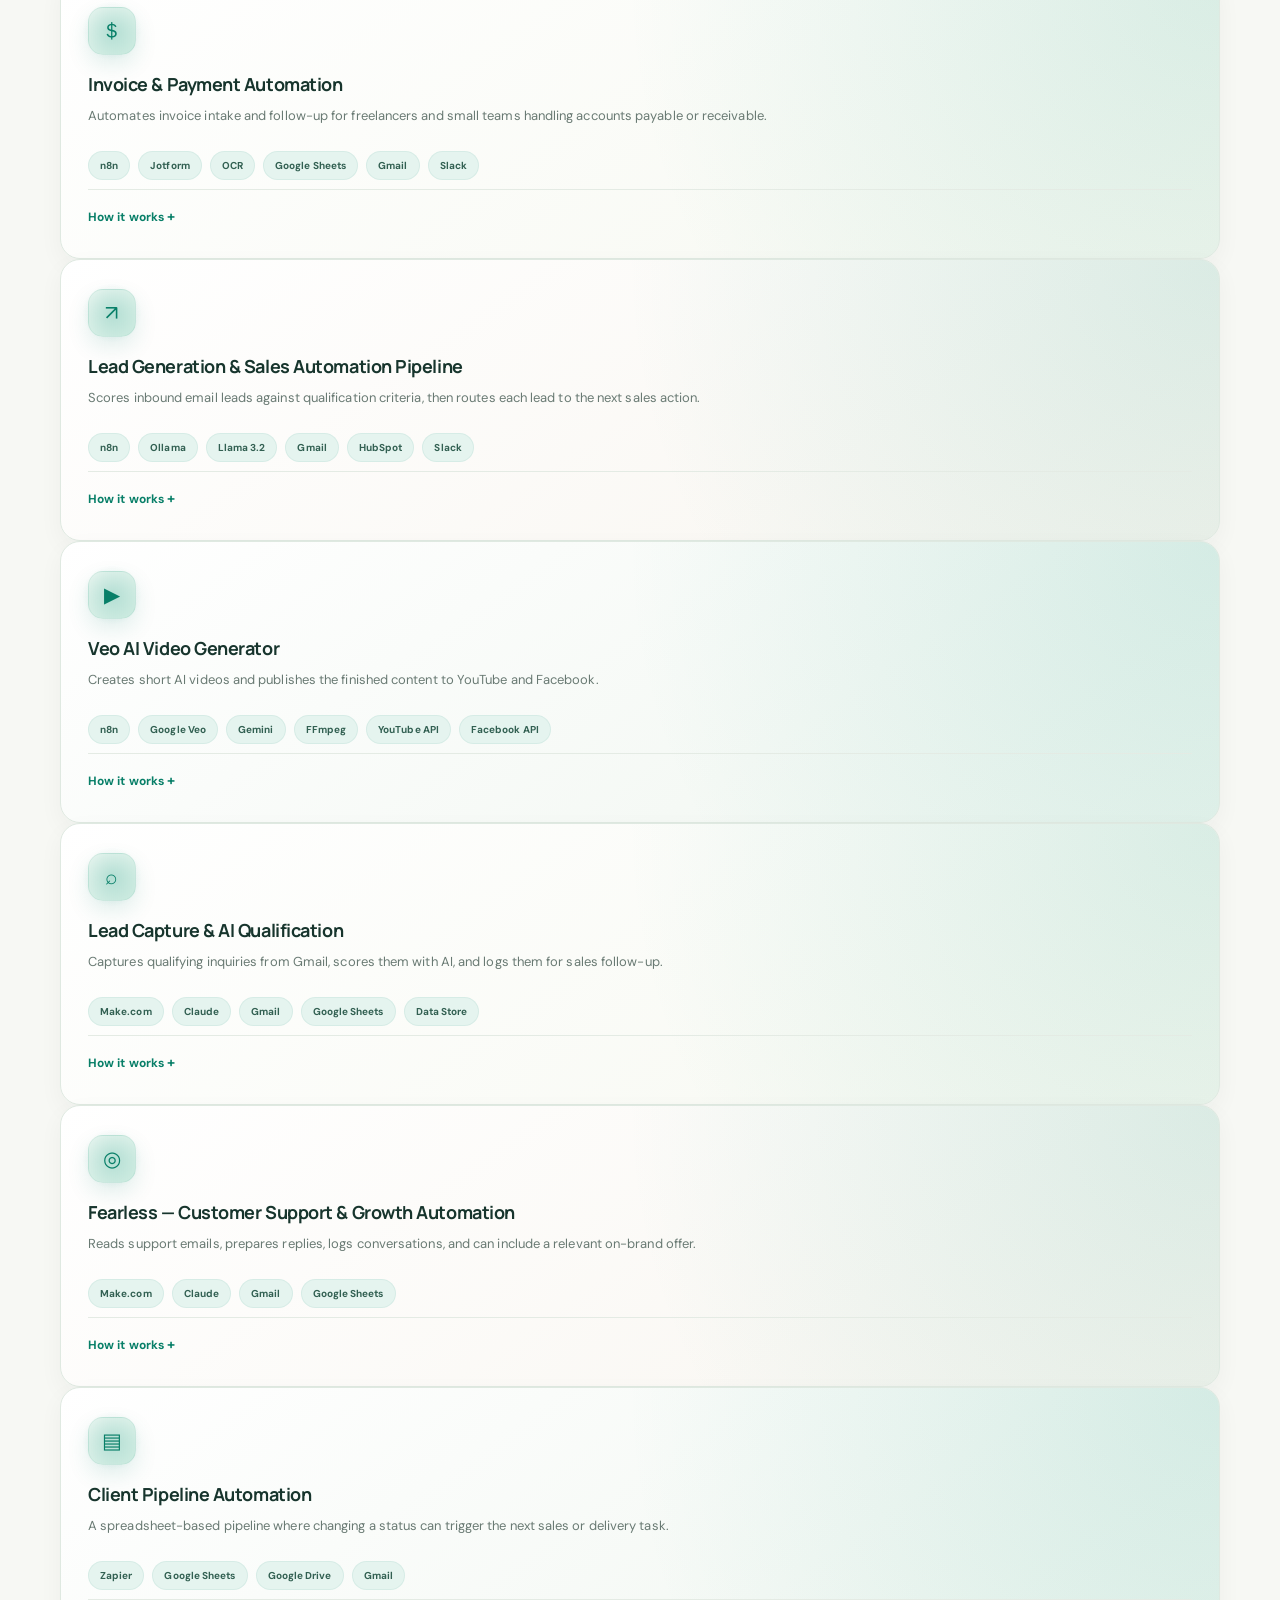
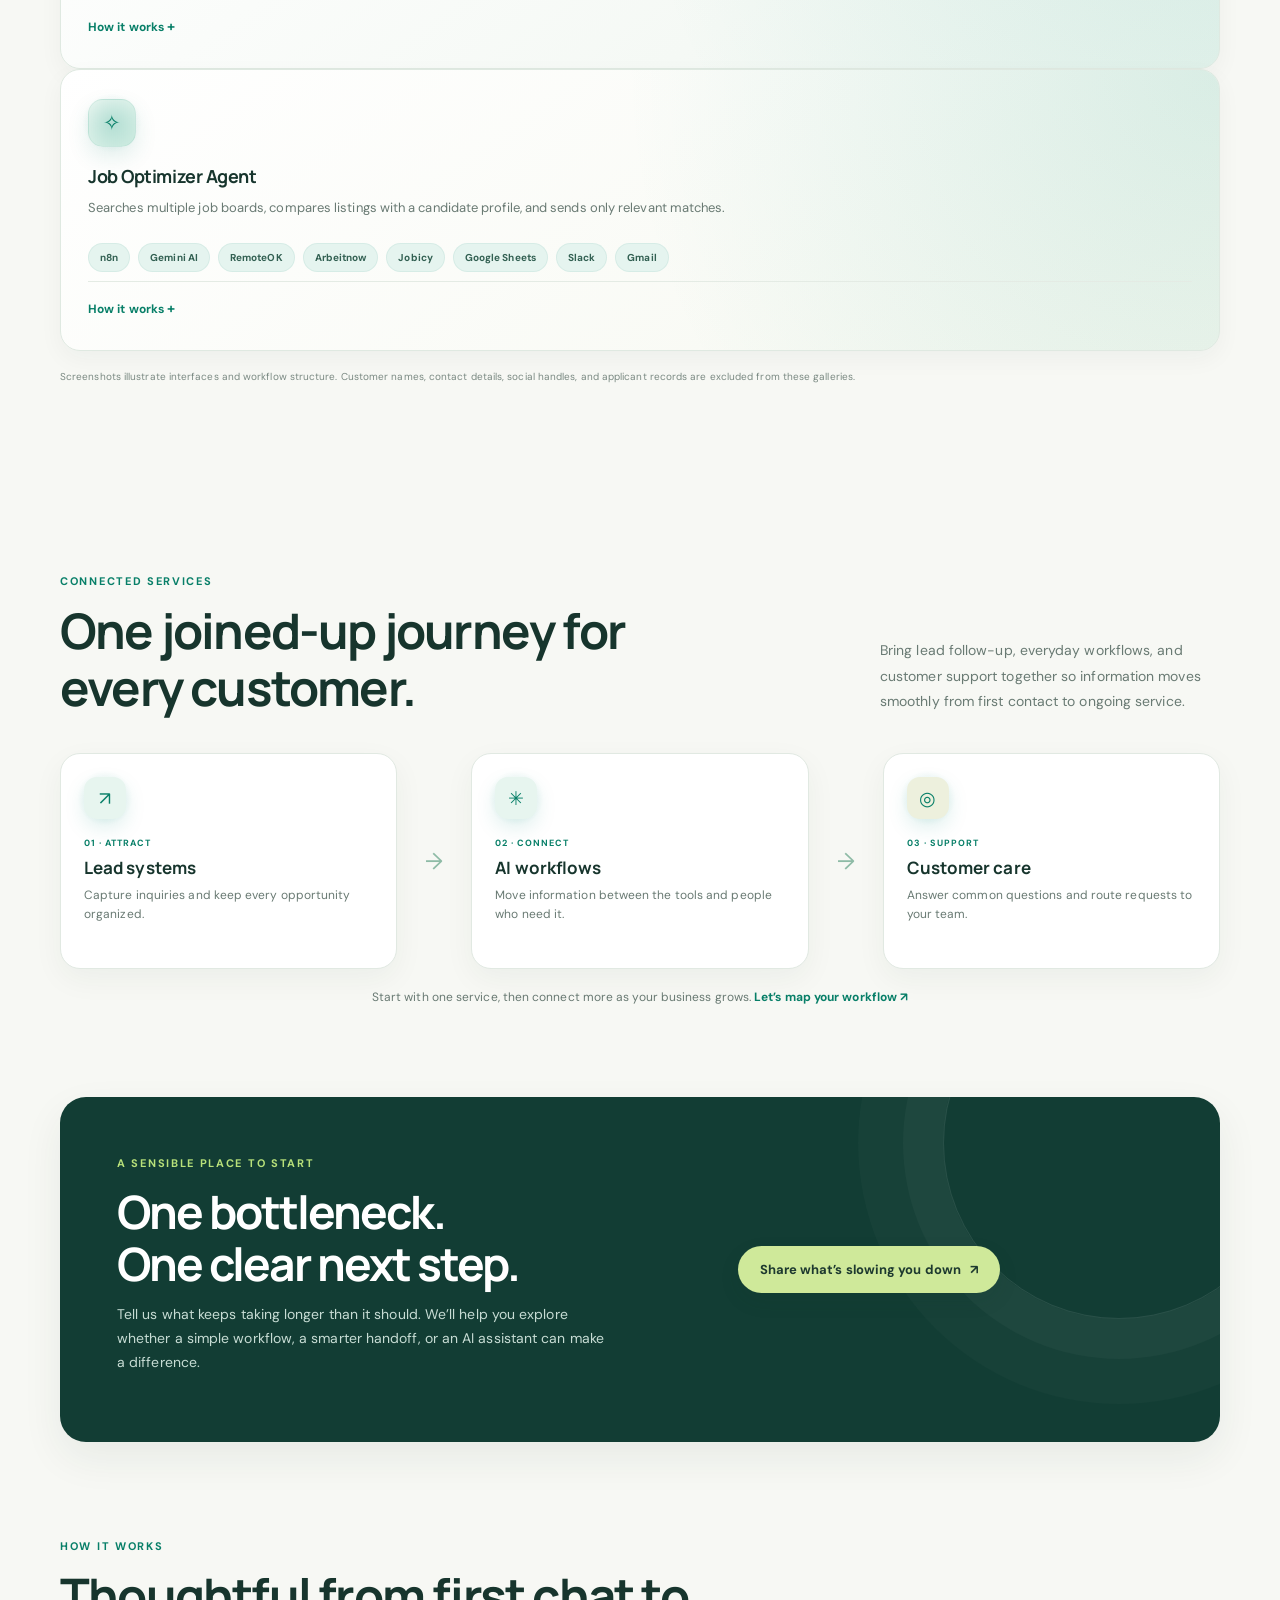
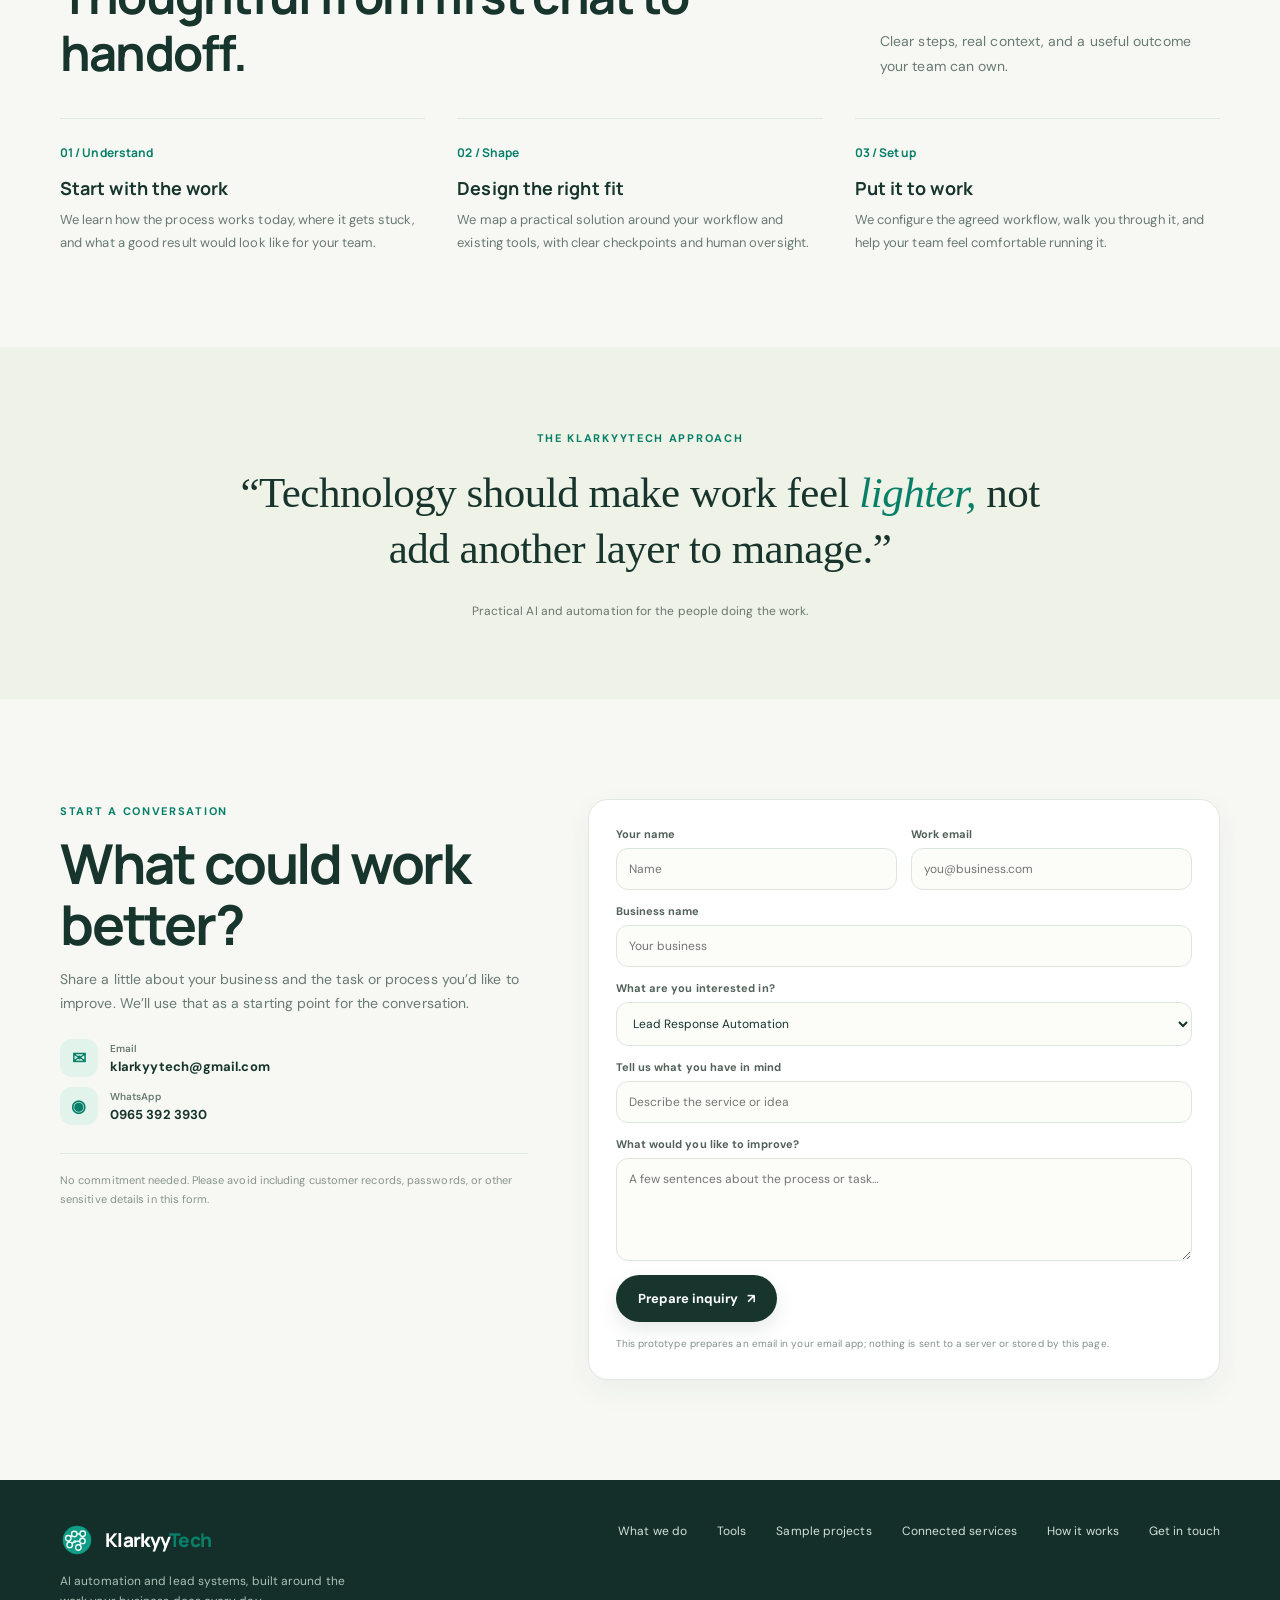
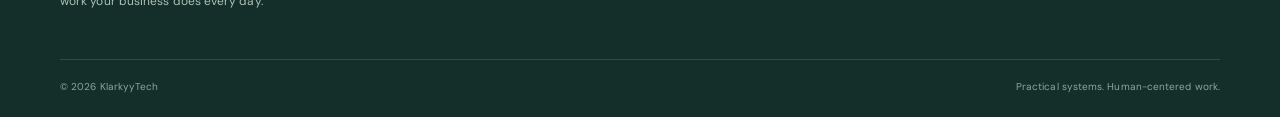
==== commit f4c67847: "Make KlarkyyTech scroll motion more dramatic Slide distance 42px -> 80px and duration 0.9s -> 1.2s, " ====
--- a/klarkyytech/index.html
+++ b/klarkyytech/index.html
@@ -69,10 +69,10 @@
 @media(max-width:650px){.wrap{width:min(100% - 36px,520px)}.nav{height:72px}.hero{padding:50px 0 40px}.hero h1{font-size:51px;letter-spacing:-3.6px}.section{padding:66px 0}.service-grid,.project-grid{gap:14px}.service,.project-detail-tile{padding:24px 21px}.topology-card{padding:17px 14px 15px}.topology-map{height:320px}.band{border-radius:20px}}</style>
 <style>/* Scroll slide-in motion */
 .scroll-progress{position:fixed;top:0;left:0;right:0;height:3px;z-index:120;pointer-events:none;background:linear-gradient(90deg,#078d78,#3fbf9b 60%,#cfe99a);transform-origin:0 50%;transform:scaleX(0)}
-html.motion-ready [data-reveal]{opacity:0;translate:0 42px;transition:opacity .9s cubic-bezier(.22,1,.36,1),translate .9s cubic-bezier(.22,1,.36,1);transition-delay:var(--reveal-delay,0ms)}
-html.motion-ready [data-reveal="left"]{translate:-56px 0}html.motion-ready [data-reveal="right"]{translate:56px 0}html.motion-ready [data-reveal="soft"]{translate:0 22px}
+html.motion-ready [data-reveal]{opacity:0;translate:0 80px;transition:opacity 1.2s cubic-bezier(.22,1,.36,1),translate 1.2s cubic-bezier(.22,1,.36,1);transition-delay:var(--reveal-delay,0ms)}
+html.motion-ready [data-reveal="left"]{translate:-100px 0}html.motion-ready [data-reveal="right"]{translate:100px 0}html.motion-ready [data-reveal="soft"]{translate:0 40px}
 html.motion-ready [data-reveal].is-visible{opacity:1;translate:0 0}
-@media(max-width:650px){html.motion-ready [data-reveal="left"],html.motion-ready [data-reveal="right"]{translate:0 34px}}
+@media(max-width:650px){html.motion-ready [data-reveal="left"],html.motion-ready [data-reveal="right"]{translate:0 60px}}
 @media(prefers-reduced-motion:reduce){.scroll-progress{display:none}html.motion-ready [data-reveal]{opacity:1;translate:none}}
 </style>
 </head>
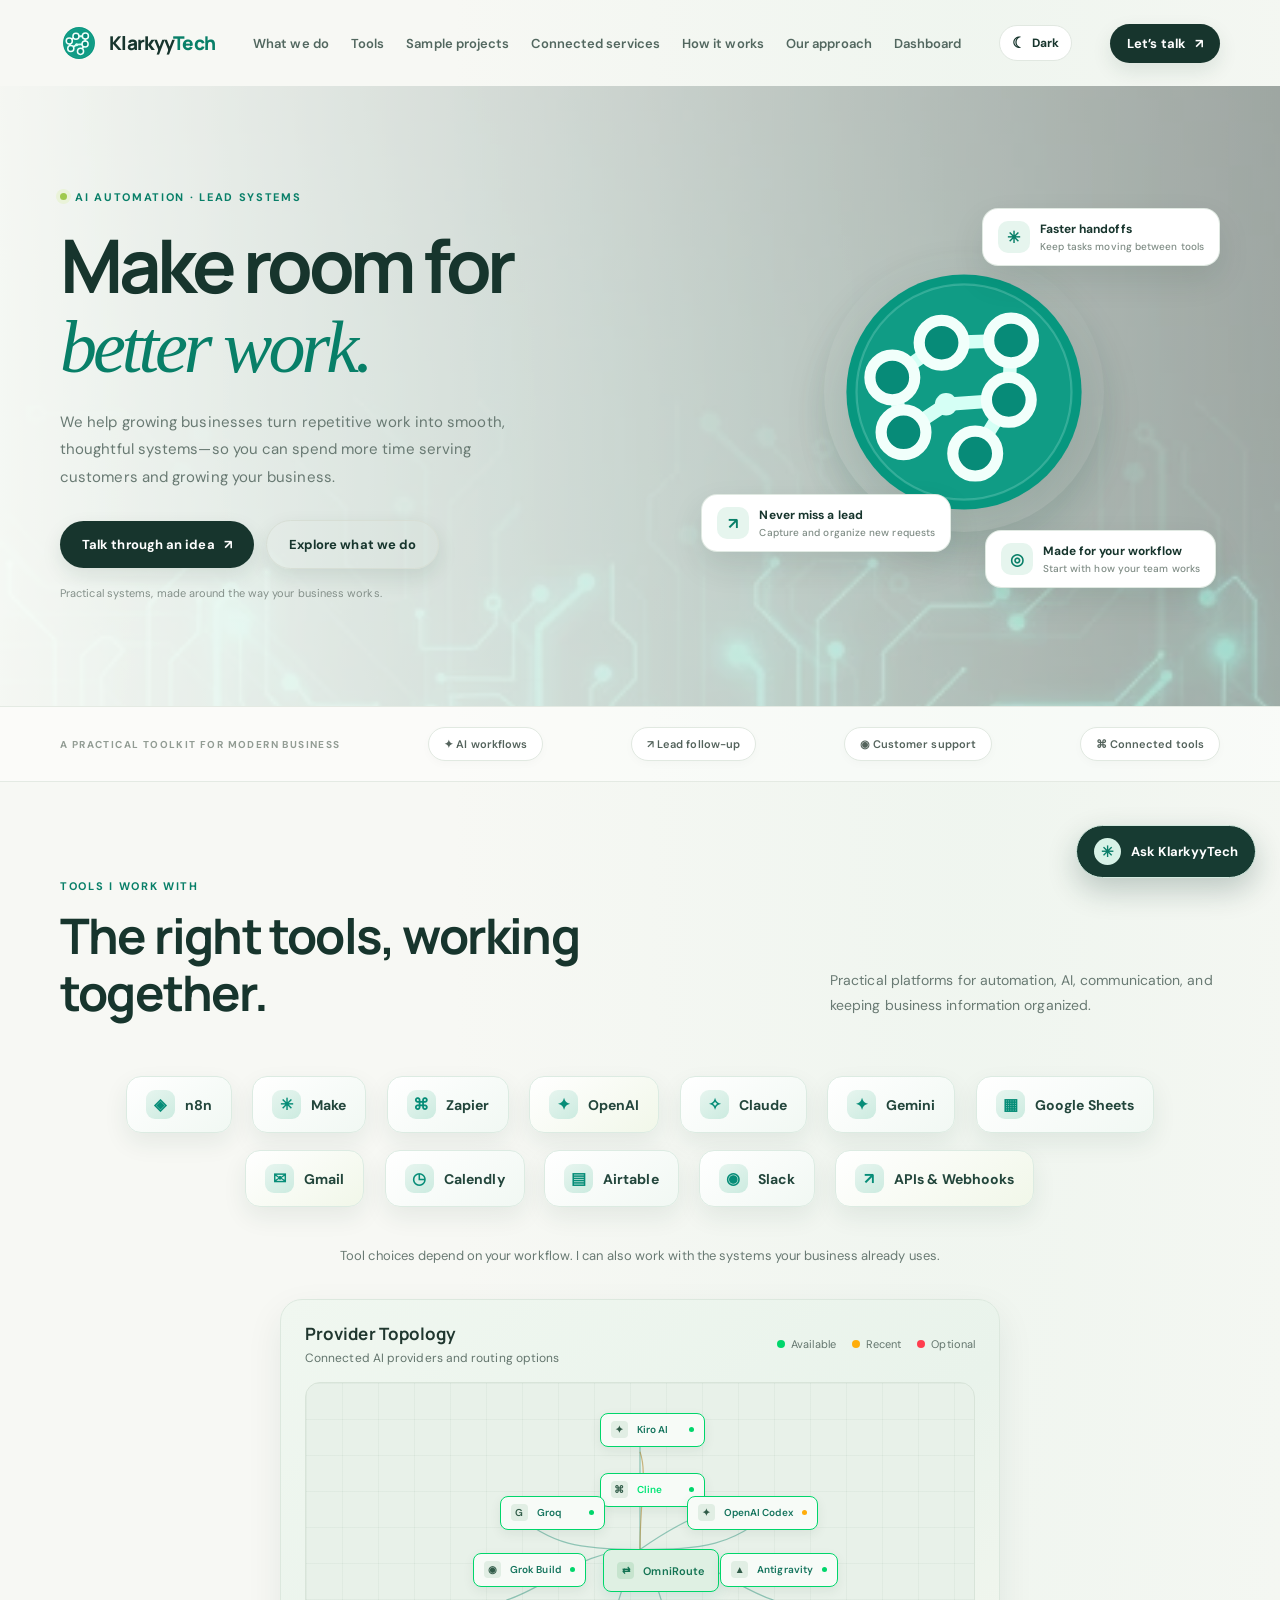
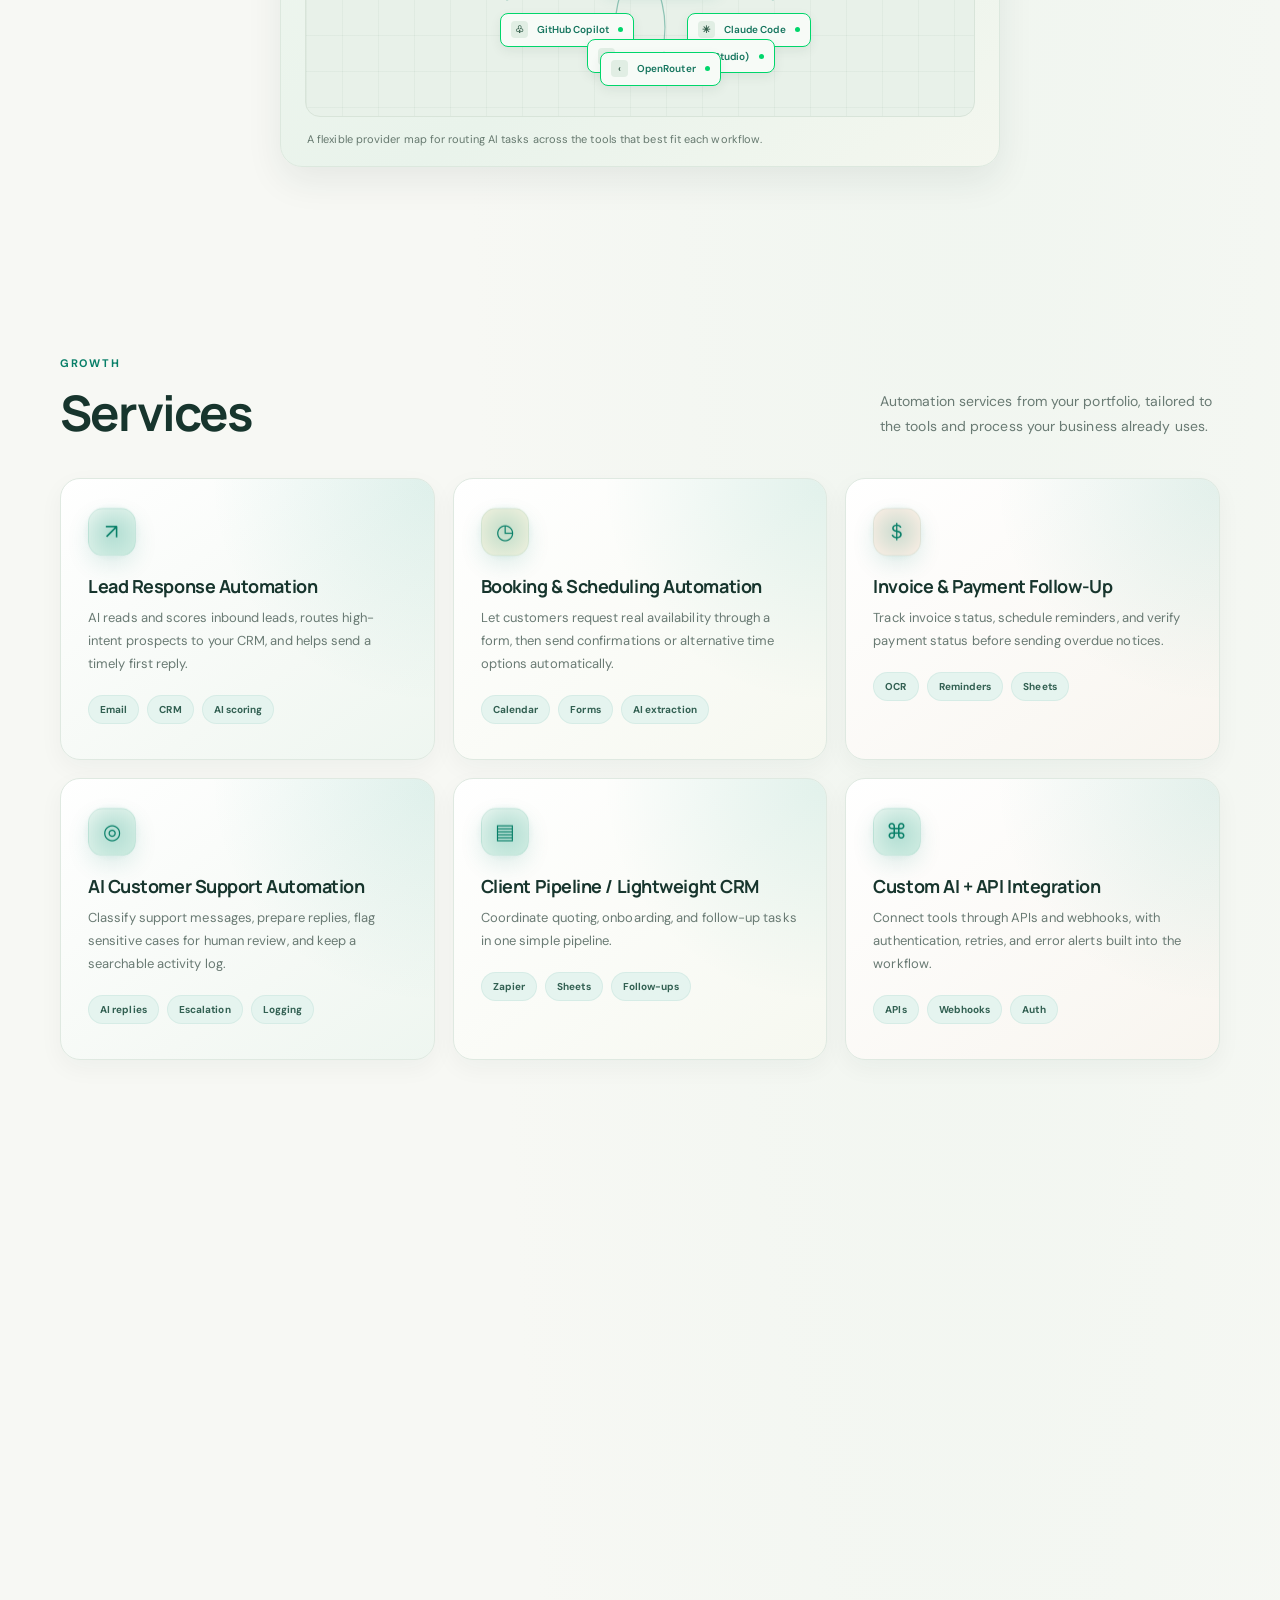
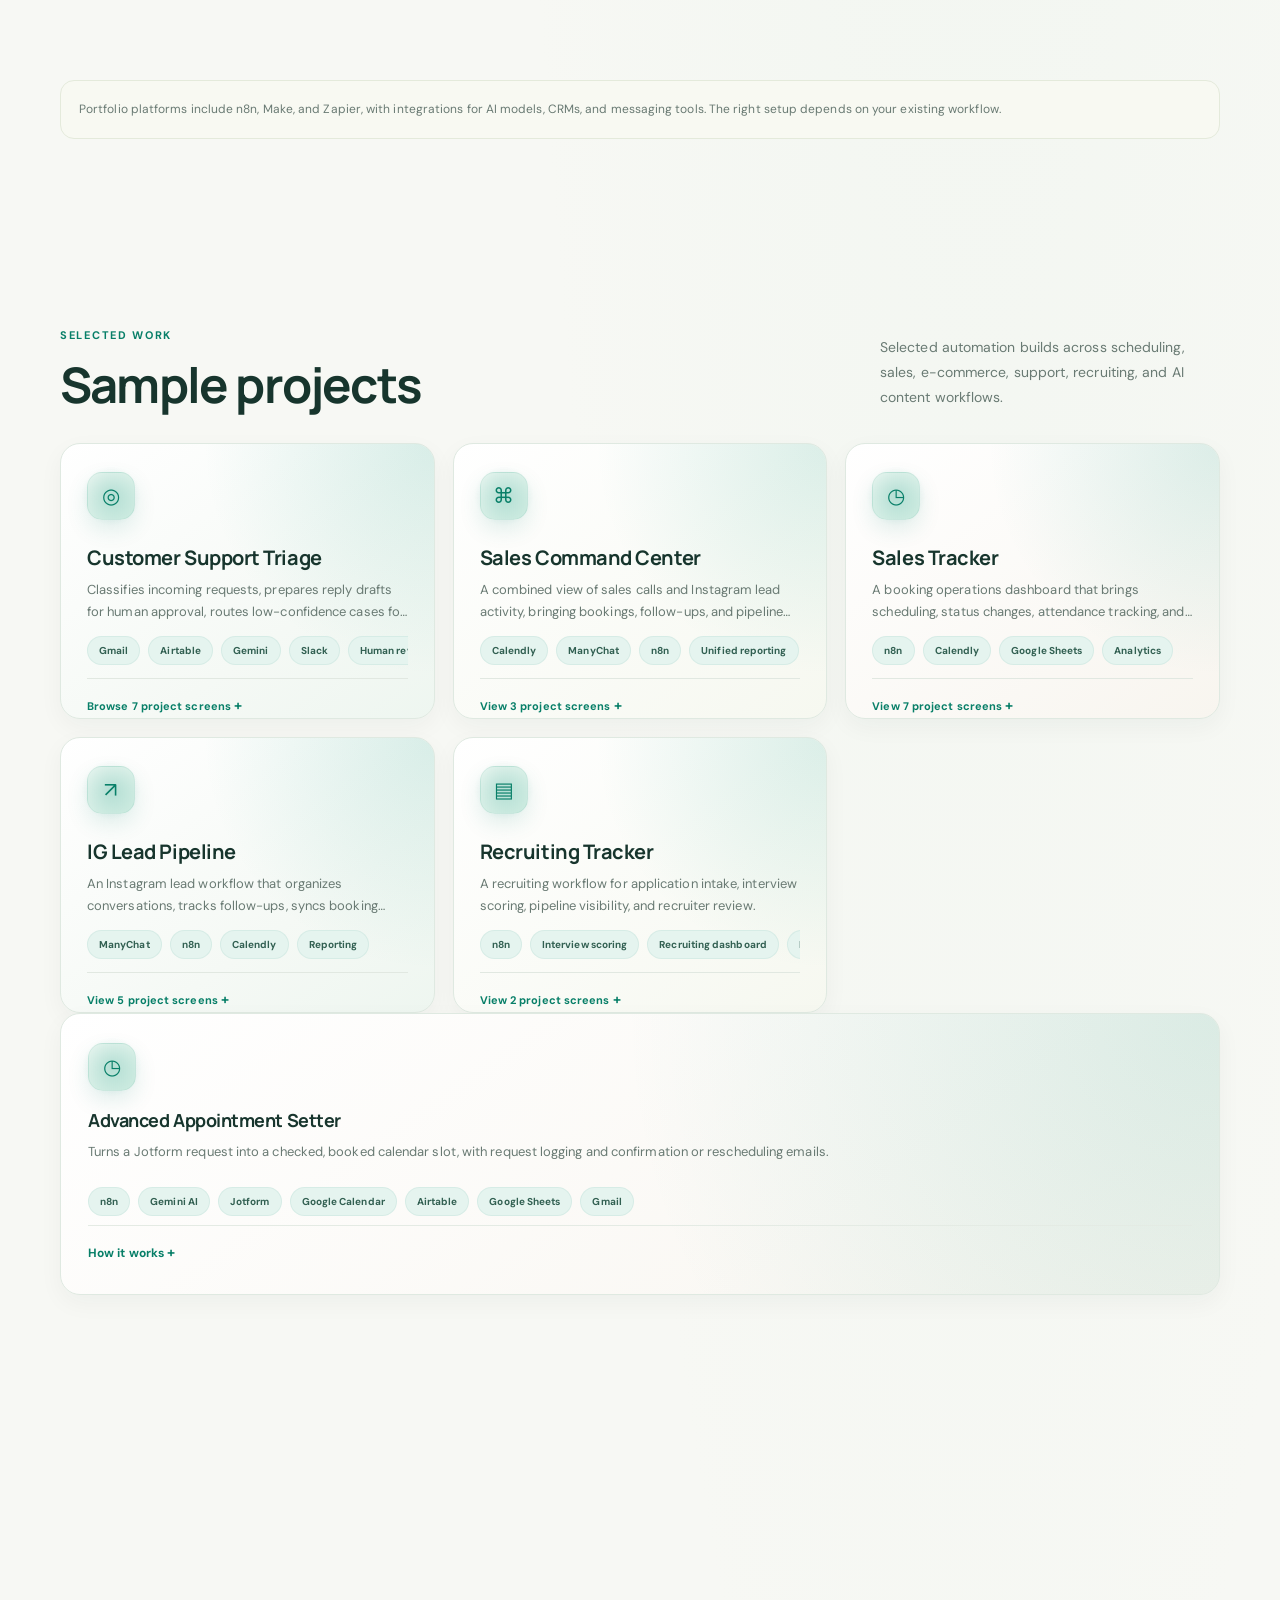
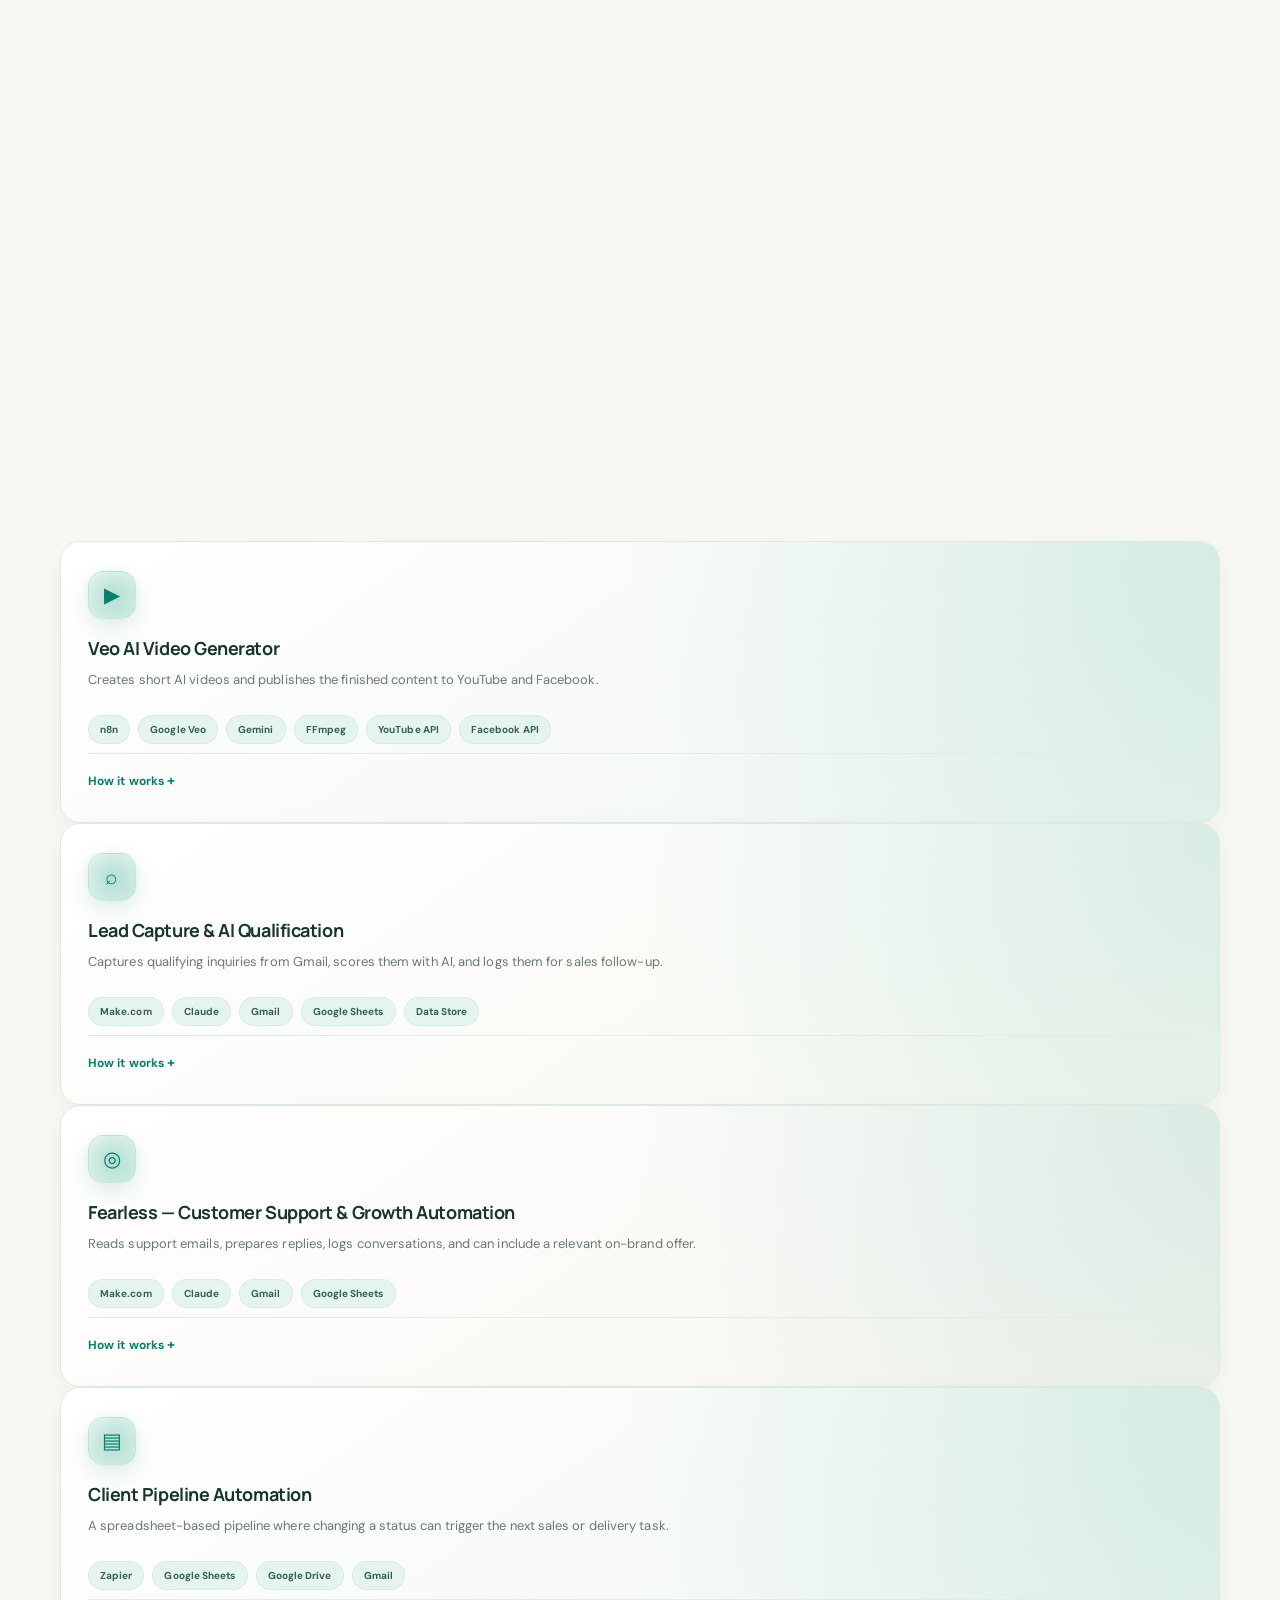
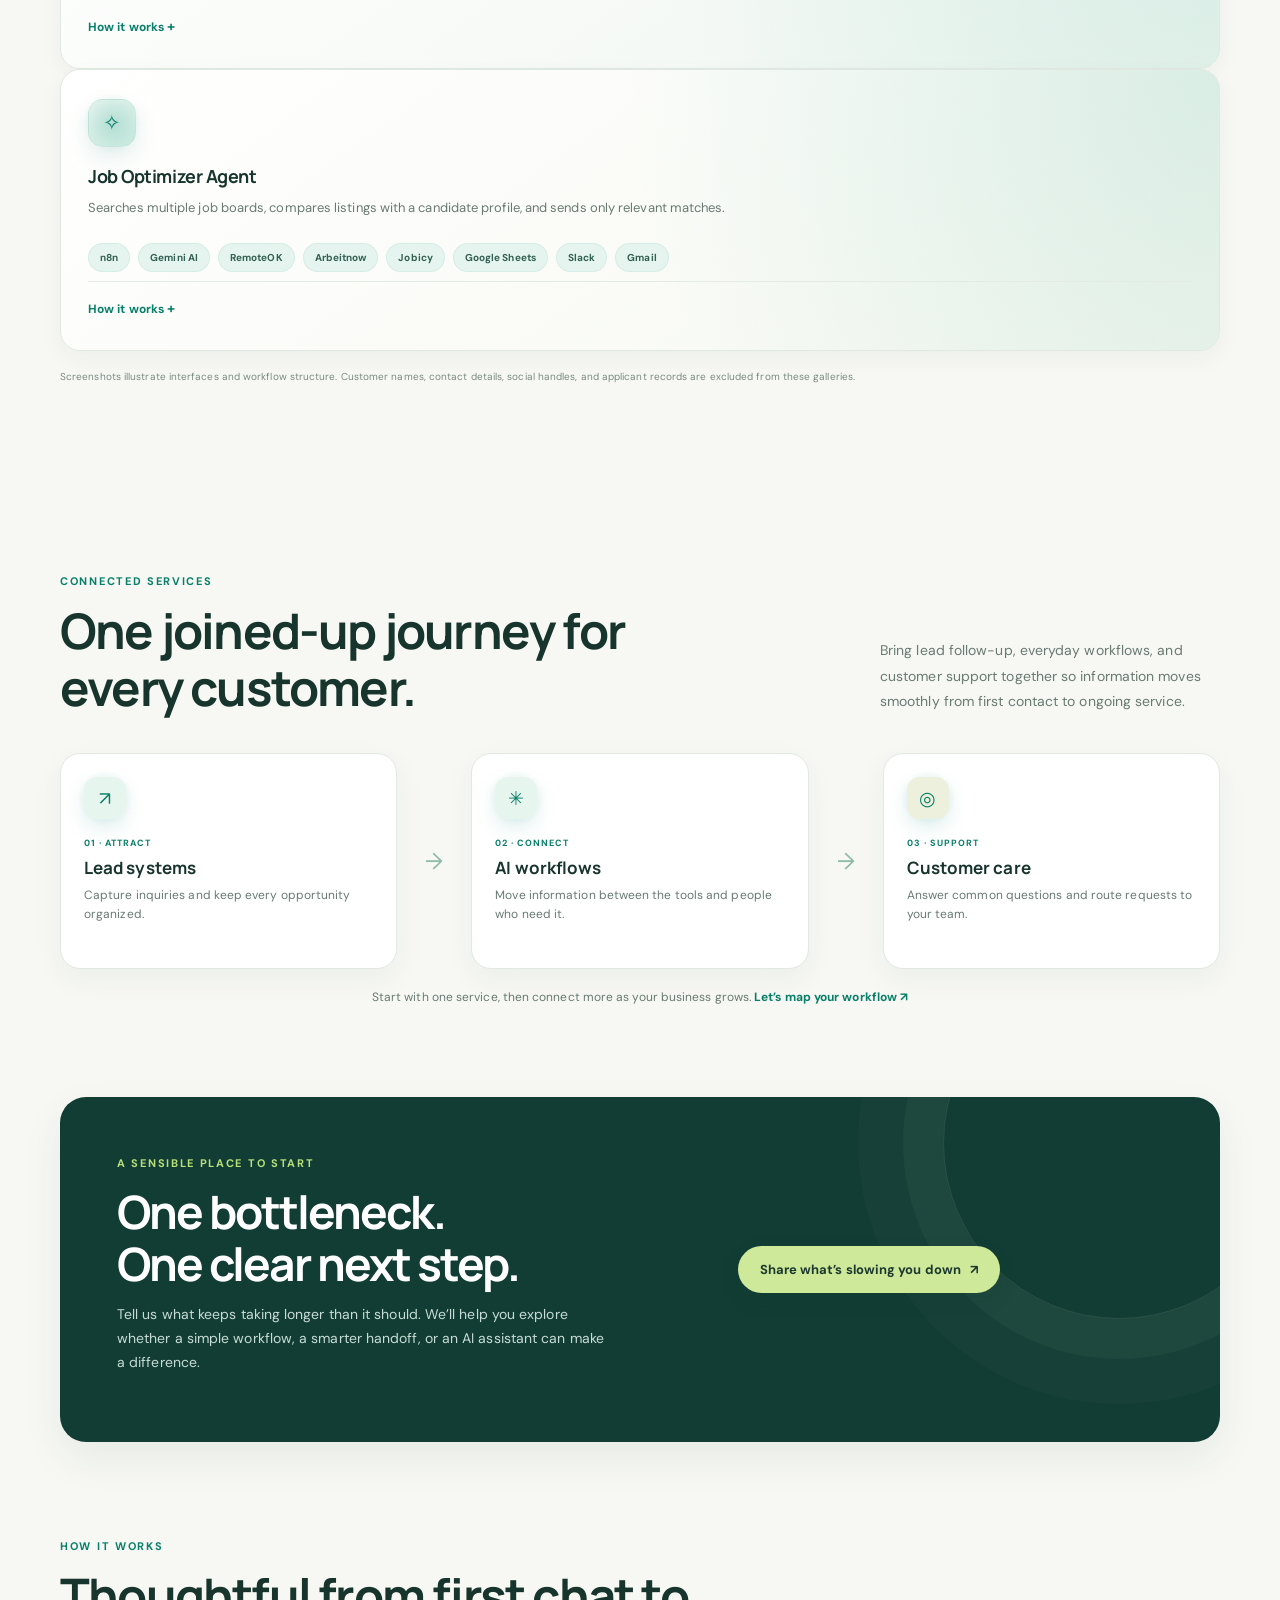
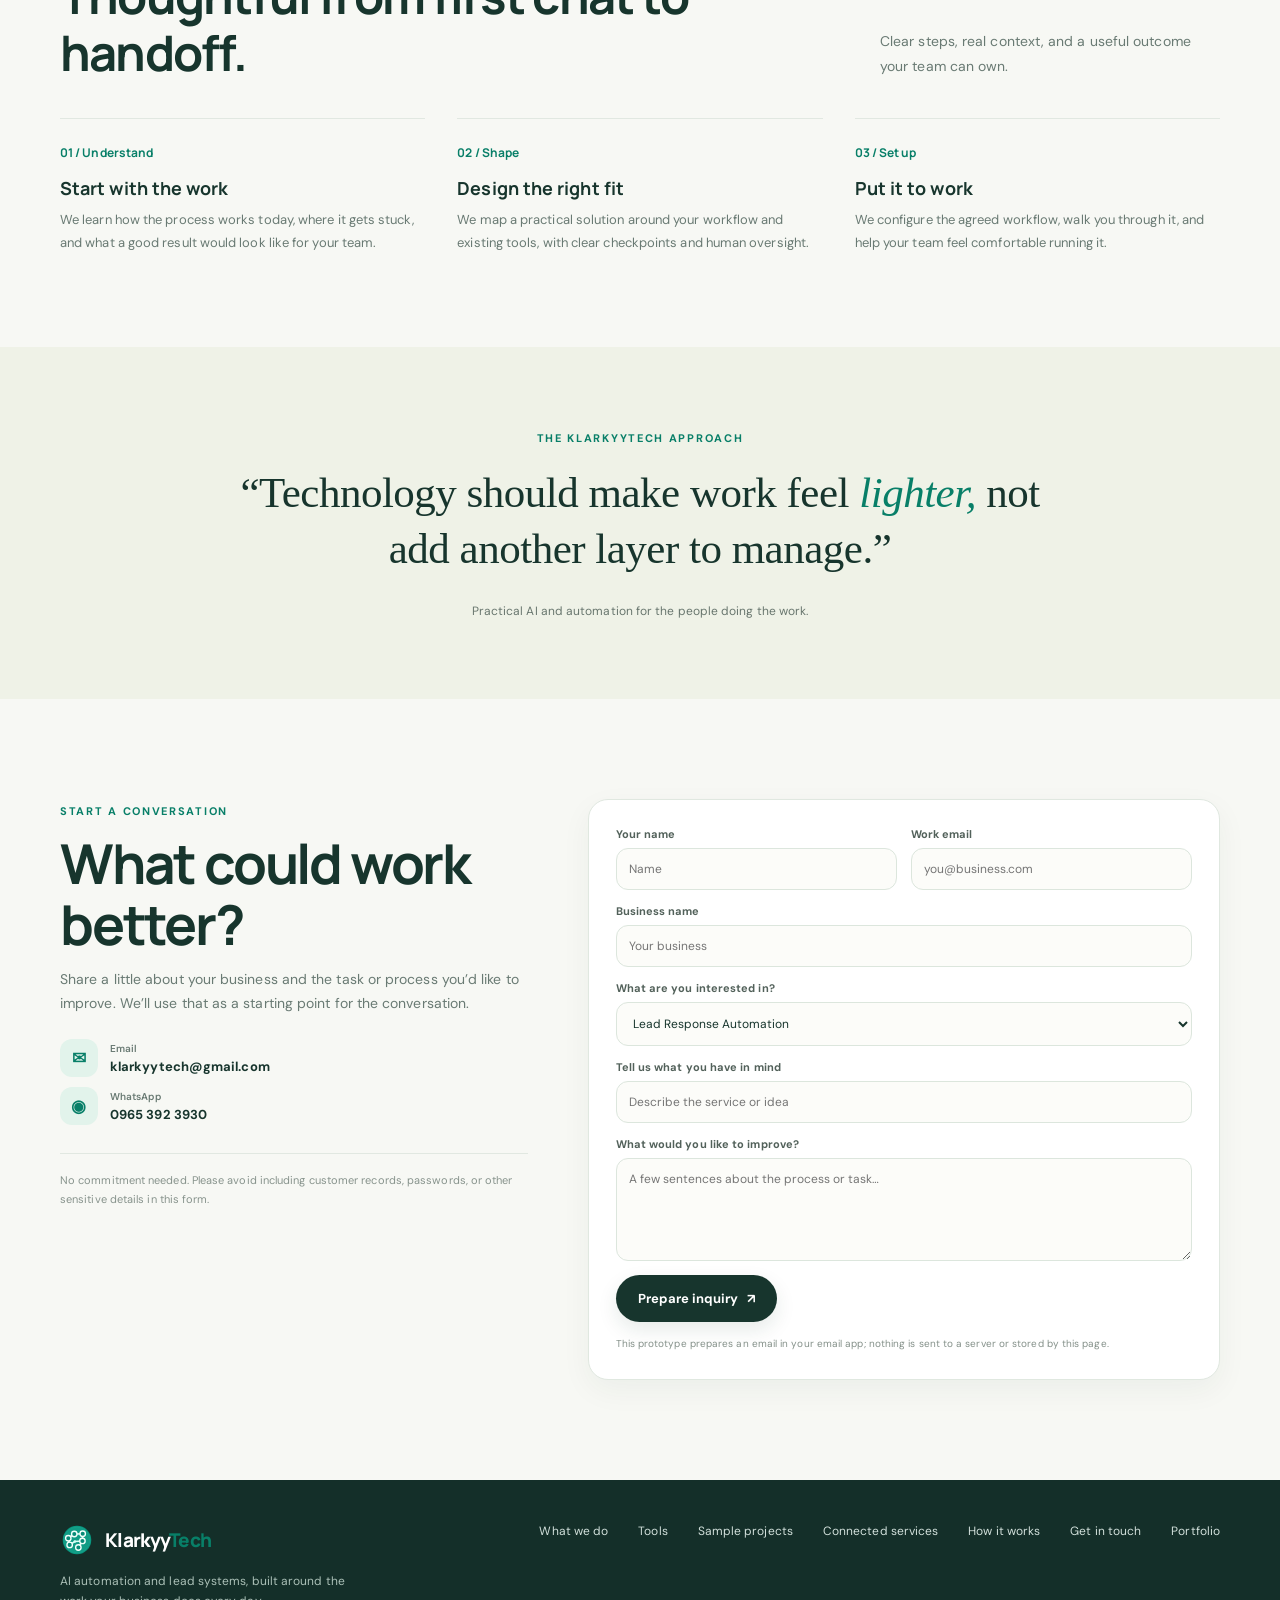
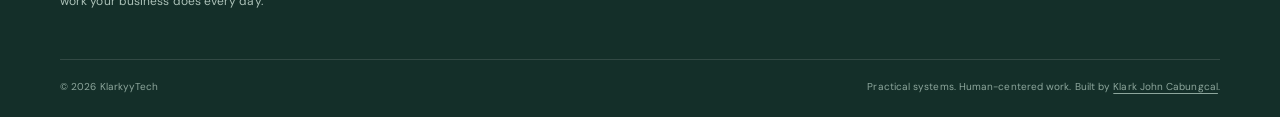
==== commit 6acea1cb: "One main action + link portfolio and KlarkyyTech both ways - Hero: 'Book a free 30-min call' is the " ====
--- a/klarkyytech/index.html
+++ b/klarkyytech/index.html
@@ -84,7 +84,7 @@
 <section class="section" id="approach"><div class="wrap"><div class="section-head"><div><span class="kicker">How it works</span><h2>Thoughtful from first chat to handoff.</h2></div><p>Clear steps, real context, and a useful outcome your team can own.</p></div><div class="steps"><article class="step"><span class="step-num">01 / Understand</span><h3>Start with the work</h3><p>We learn how the process works today, where it gets stuck, and what a good result would look like for your team.</p></article><article class="step"><span class="step-num">02 / Shape</span><h3>Design the right fit</h3><p>We map a practical solution around your workflow and existing tools, with clear checkpoints and human oversight.</p></article><article class="step"><span class="step-num">03 / Set up</span><h3>Put it to work</h3><p>We configure the agreed workflow, walk you through it, and help your team feel comfortable running it.</p></article></div></div></section>
 <section class="quote" id="about"><div class="wrap quote-inner"><span class="kicker">The KlarkyyTech approach</span><blockquote>“Technology should make work feel <em>lighter,</em> not add another layer to manage.”</blockquote><small>Practical AI and automation for the people doing the work.</small></div></section>
 <section class="contact" id="contact"><div class="wrap contact-grid"><div class="contact-intro"><span class="kicker">Start a conversation</span><h2>What could work better?</h2><p>Share a little about your business and the task or process you’d like to improve. We’ll use that as a starting point for the conversation.</p><div class="contact-links"><a href="mailto:klarkyytech@gmail.com"><span aria-hidden="true">✉</span><span><small>Email</small>klarkyytech@gmail.com</span></a><a href="https://wa.me/639653923930" target="_blank" rel="noopener noreferrer"><span aria-hidden="true">◉</span><span><small>WhatsApp</small>0965 392 3930</span></a></div><div class="contact-note">No commitment needed. Please avoid including customer records, passwords, or other sensitive details in this form.</div></div><form class="form" id="contactForm"><div class="field"><label for="name">Your name</label><input id="name" name="name" autocomplete="name" required placeholder="Name"></div><div class="field"><label for="email">Work email</label><input id="email" name="email" type="email" autocomplete="email" required placeholder="you@business.com"></div><div class="field full"><label for="business">Business name</label><input id="business" name="business" autocomplete="organization" placeholder="Your business"></div><div class="field full"><label for="interest">What are you interested in?</label><select id="interest" name="interest"><option>Lead Response Automation</option><option>Booking & Scheduling Automation</option><option>Invoice & Payment Follow-Up</option><option>AI Customer Support Automation</option><option>Client Pipeline / Lightweight CRM</option><option>Custom AI + API Integration</option><option>AI Website Chat Assistant</option><option>Lead Generation & Cold Outreach</option><option>Sales Call Tracking Dashboard</option><option>Automation Care Plan</option><option>Automation Consulting</option><option value="Other">Other</option></select></div><div class="field full" id="otherInterestField" hidden><label for="otherInterest">Tell us what you have in mind</label><input id="otherInterest" name="otherInterest" placeholder="Describe the service or idea"></div><div class="field full"><label for="message">What would you like to improve?</label><textarea id="message" name="message" required placeholder="A few sentences about the process or task…"></textarea></div><button class="button" type="submit">Prepare inquiry <span>↗</span></button><p class="form-disclaimer">This prototype prepares an email in your email app; nothing is sent to a server or stored by this page.</p><div class="form-result" id="formResult" role="status"></div></form></div></section></main>
-<footer class="footer"><div class="wrap"><div class="footer-top"><div><a class="logo" href="#top"><img src="klarkyytech-logo.svg" alt=""><span>Klarkyy<span>Tech</span></span></a><p class="footer-blurb">AI automation and lead systems, built around the work your business does every day.</p></div><div class="footer-links"><a href="#services">What we do</a><a href="#tools">Tools</a><a href="#projects">Sample projects</a><a href="#connected">Connected services</a><a href="#approach">How it works</a><a href="#contact">Get in touch</a></div></div><div class="footer-bottom"><span>© <span id="year"></span> KlarkyyTech</span><span>Practical systems. Human-centered work.</span></div></div></footer>
+<footer class="footer"><div class="wrap"><div class="footer-top"><div><a class="logo" href="#top"><img src="klarkyytech-logo.svg" alt=""><span>Klarkyy<span>Tech</span></span></a><p class="footer-blurb">AI automation and lead systems, built around the work your business does every day.</p></div><div class="footer-links"><a href="#services">What we do</a><a href="#tools">Tools</a><a href="#projects">Sample projects</a><a href="#connected">Connected services</a><a href="#approach">How it works</a><a href="#contact">Get in touch</a><a href="../">Portfolio</a></div></div><div class="footer-bottom"><span>© <span id="year"></span> KlarkyyTech</span><span>Practical systems. Human-centered work. Built by <a href="../" style="color:inherit;text-decoration:underline;text-underline-offset:3px">Klark John Cabungcal</a>.</span></div></div></footer>
 <section class="assist-panel" id="assistPanel" aria-label="KlarkyyTech website assistant" aria-hidden="true"><div class="assist-head"><div class="assist-brand"><span class="assist-avatar" aria-hidden="true">✳</span><span><strong>KlarkyyTech Assistant</strong><small>Quick answers about services & projects</small></span></div><button class="assist-close" type="button" aria-label="Close assistant">×</button></div><div class="assist-log" id="assistLog" role="log" aria-live="polite" aria-relevant="additions text"><div class="assist-msg bot">Hi! I can help you explore services, sample projects, and next steps. What are you looking for?</div></div><div class="assist-suggestions"><button type="button" data-assist-prompt="What services do you offer?">Services</button><button type="button" data-assist-prompt="Show me sample projects">Sample projects</button><button type="button" data-assist-prompt="How can I get started?">Get started</button></div><form class="assist-form" id="assistForm"><input id="assistInput" type="text" maxlength="400" autocomplete="off" placeholder="Ask a question…" aria-label="Ask the website assistant"><button type="submit" aria-label="Send question">↑</button></form><div class="assist-contact">Need a person? <a href="https://wa.me/639653923930" target="_blank" rel="noopener noreferrer">Message us on WhatsApp</a></div></section><button class="assist-launch" id="assistLaunch" type="button" aria-expanded="false" aria-controls="assistPanel"><span class="assist-launch-icon" aria-hidden="true">✳</span><span>Ask KlarkyyTech</span></button>
 <div class="viewer" id="imageViewer" aria-hidden="true"><div class="viewer-dialog" role="dialog" aria-modal="true" aria-label="Project image viewer"><div class="viewer-image-wrap"><button class="viewer-close" type="button" aria-label="Close image viewer">×</button><button class="viewer-arrow viewer-prev" type="button" aria-label="Previous image">‹</button><img class="viewer-image" alt=""><button class="viewer-arrow viewer-next" type="button" aria-label="Next image">›</button></div><div class="viewer-caption" aria-live="polite"></div></div></div>
 <script>
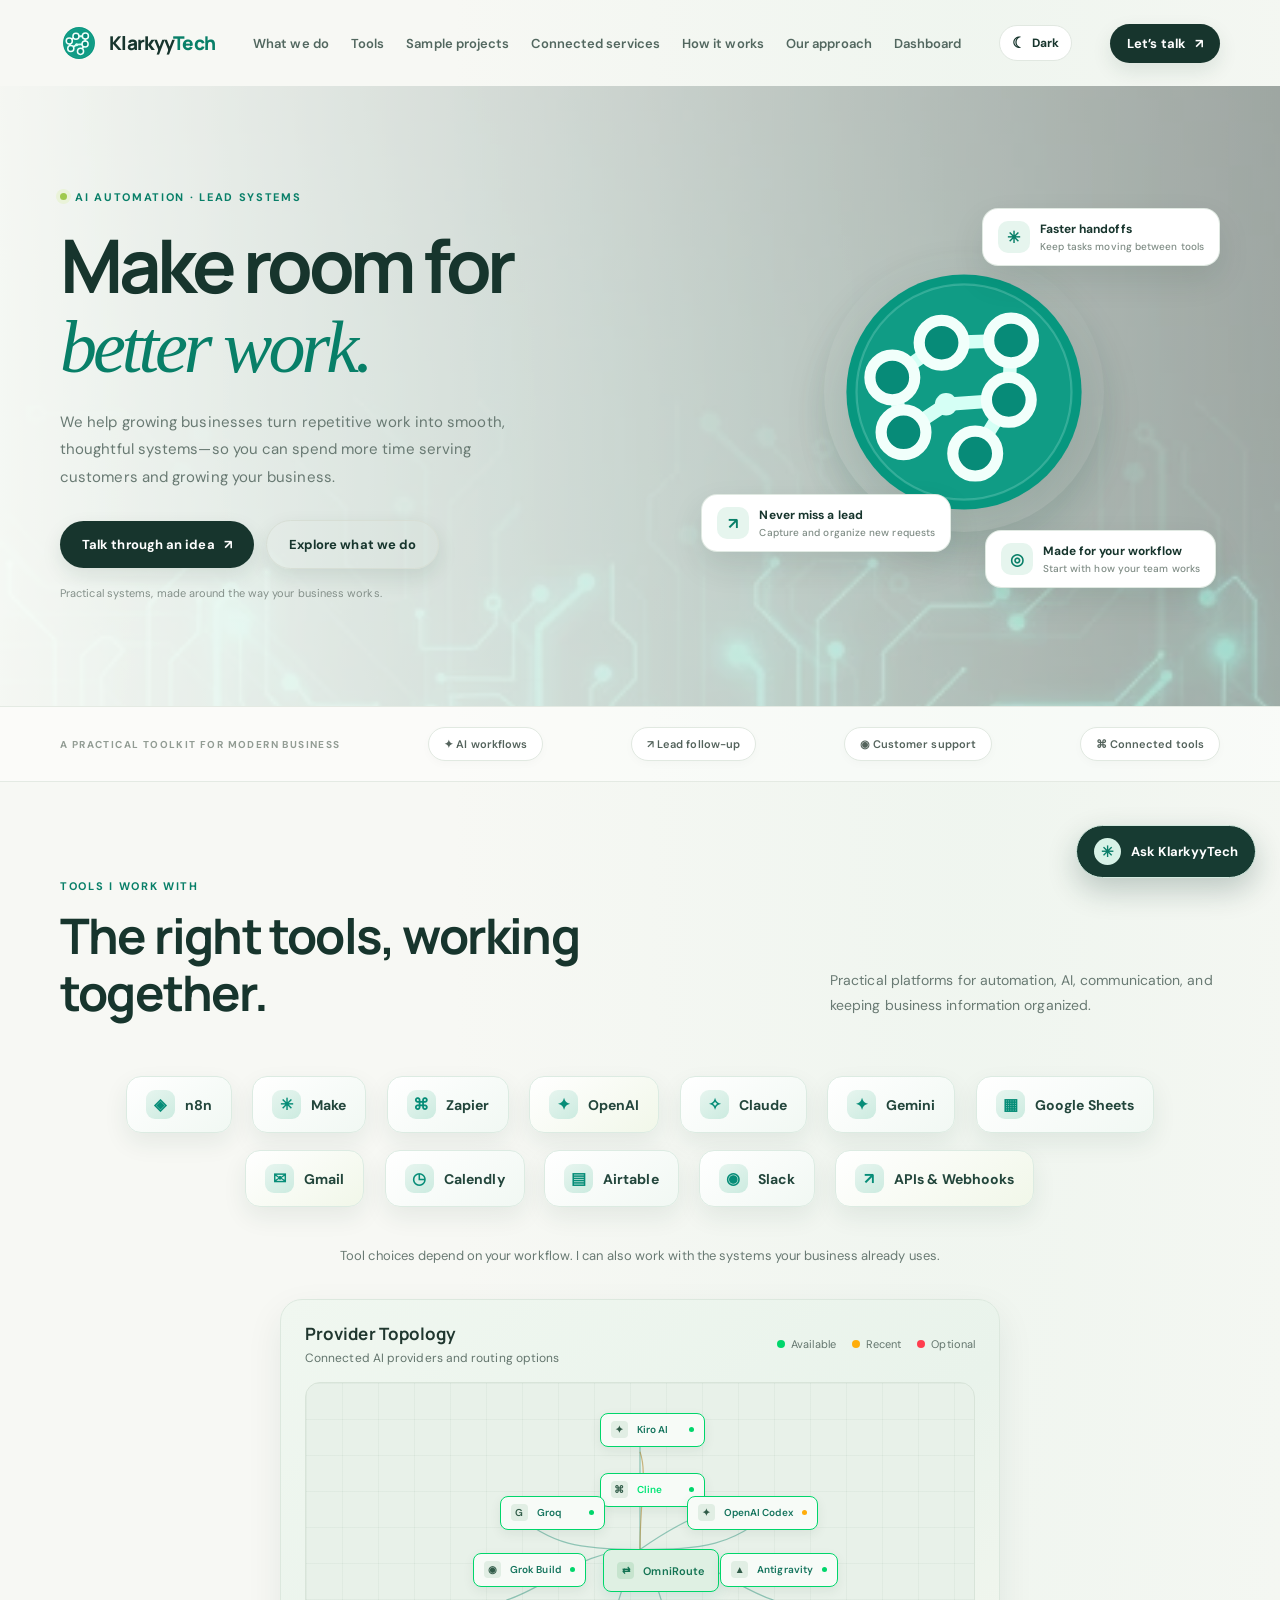
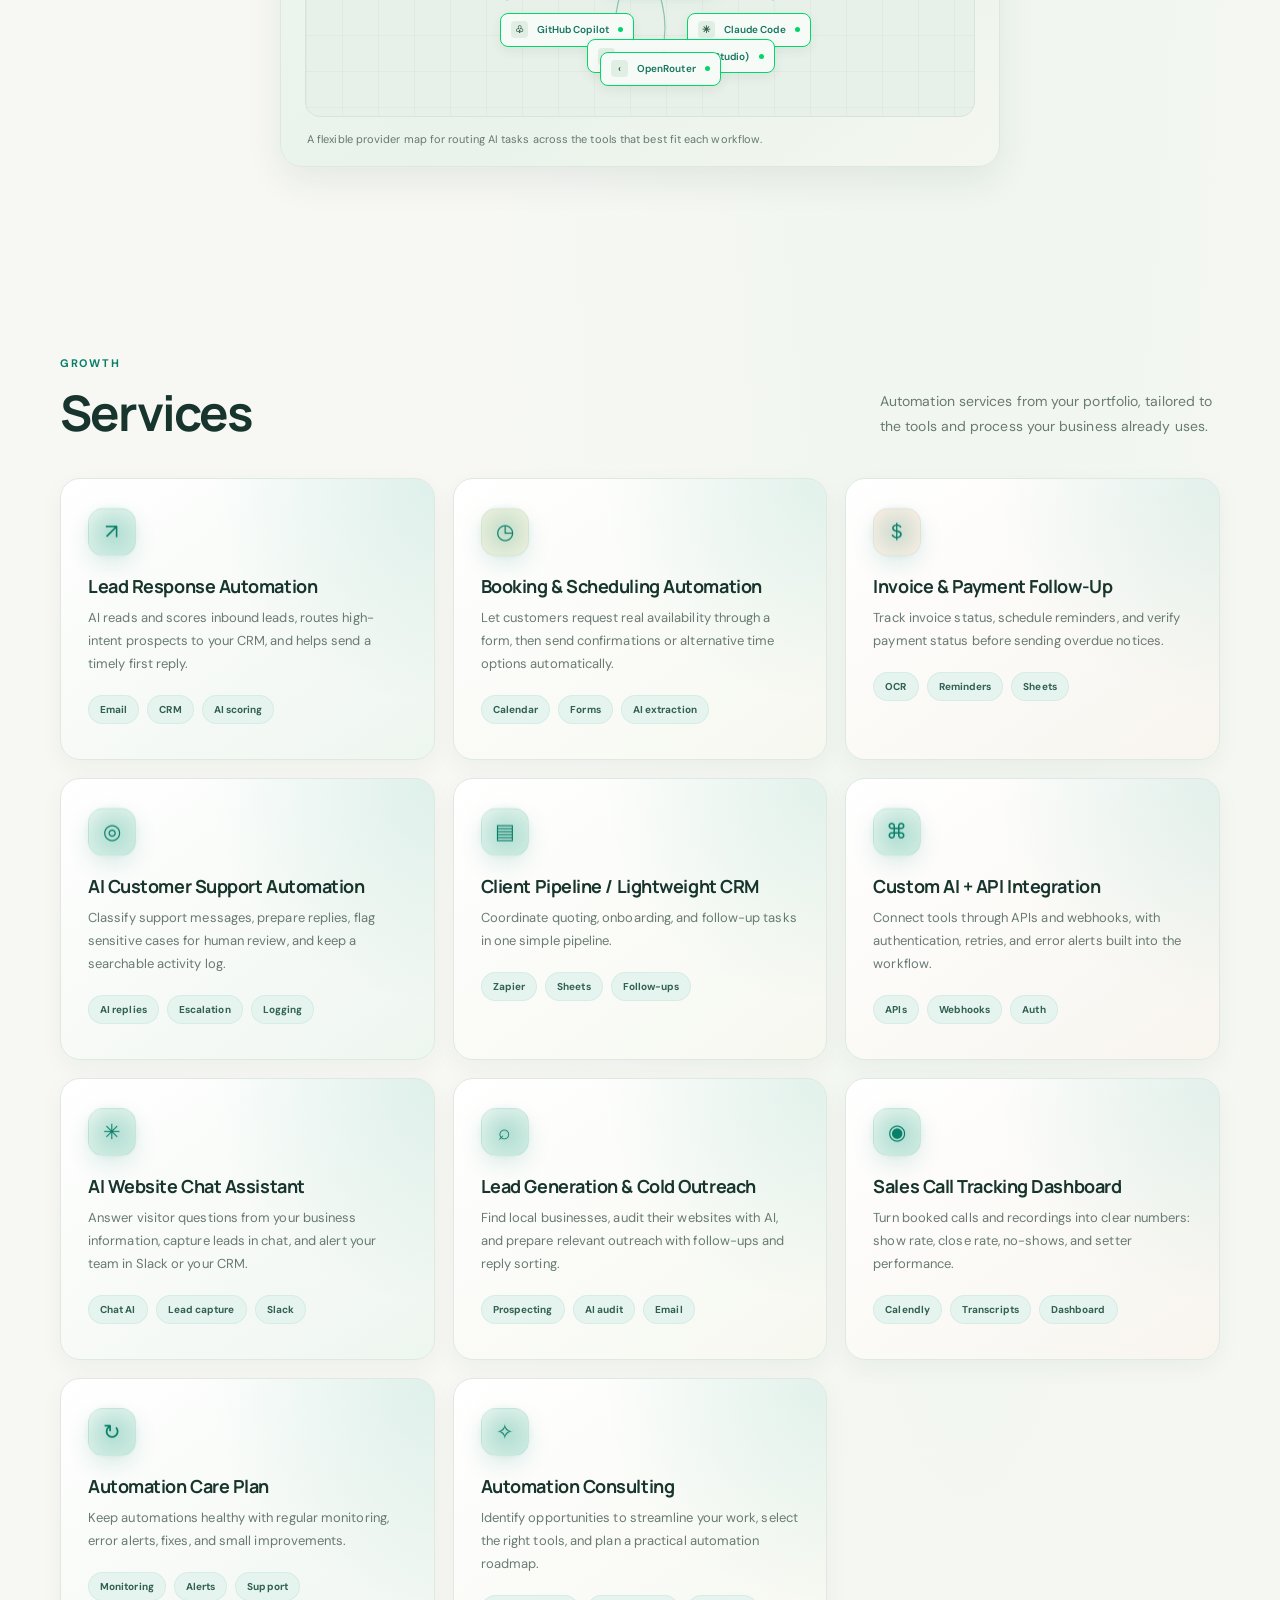
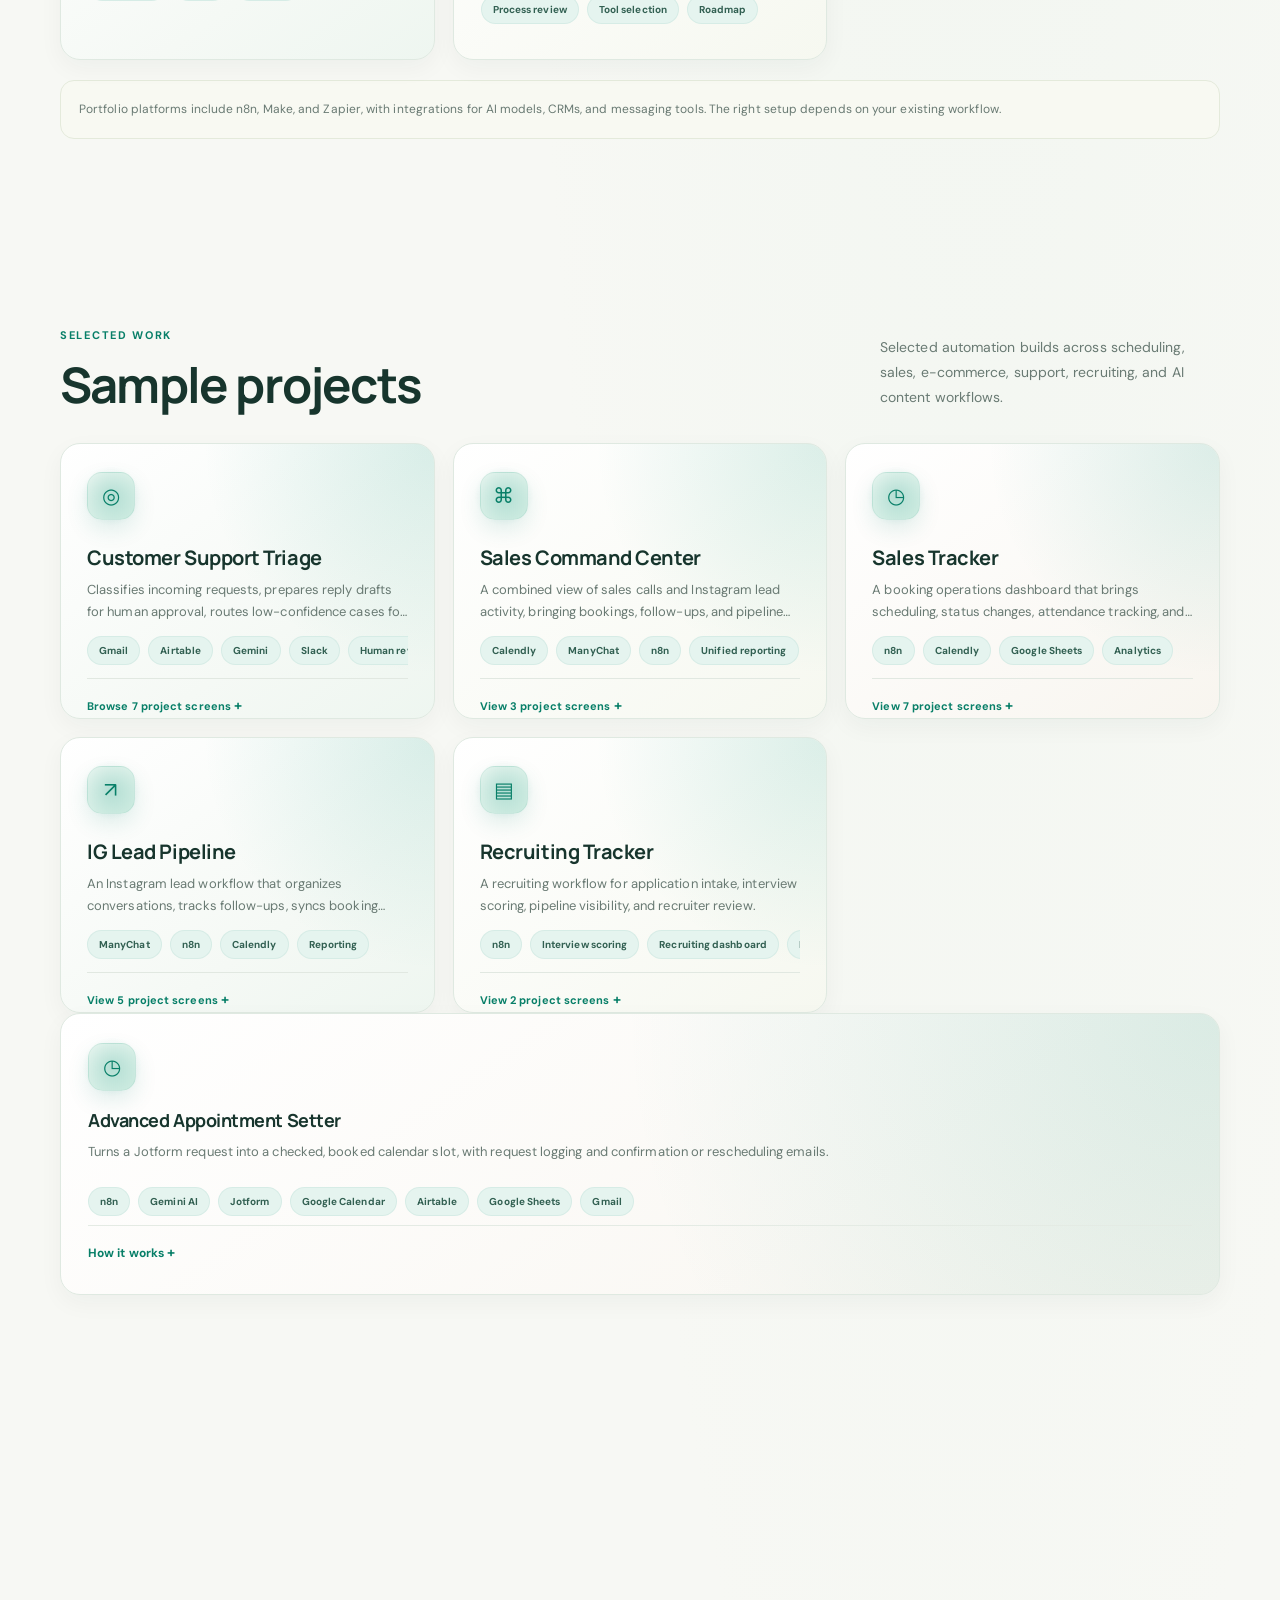
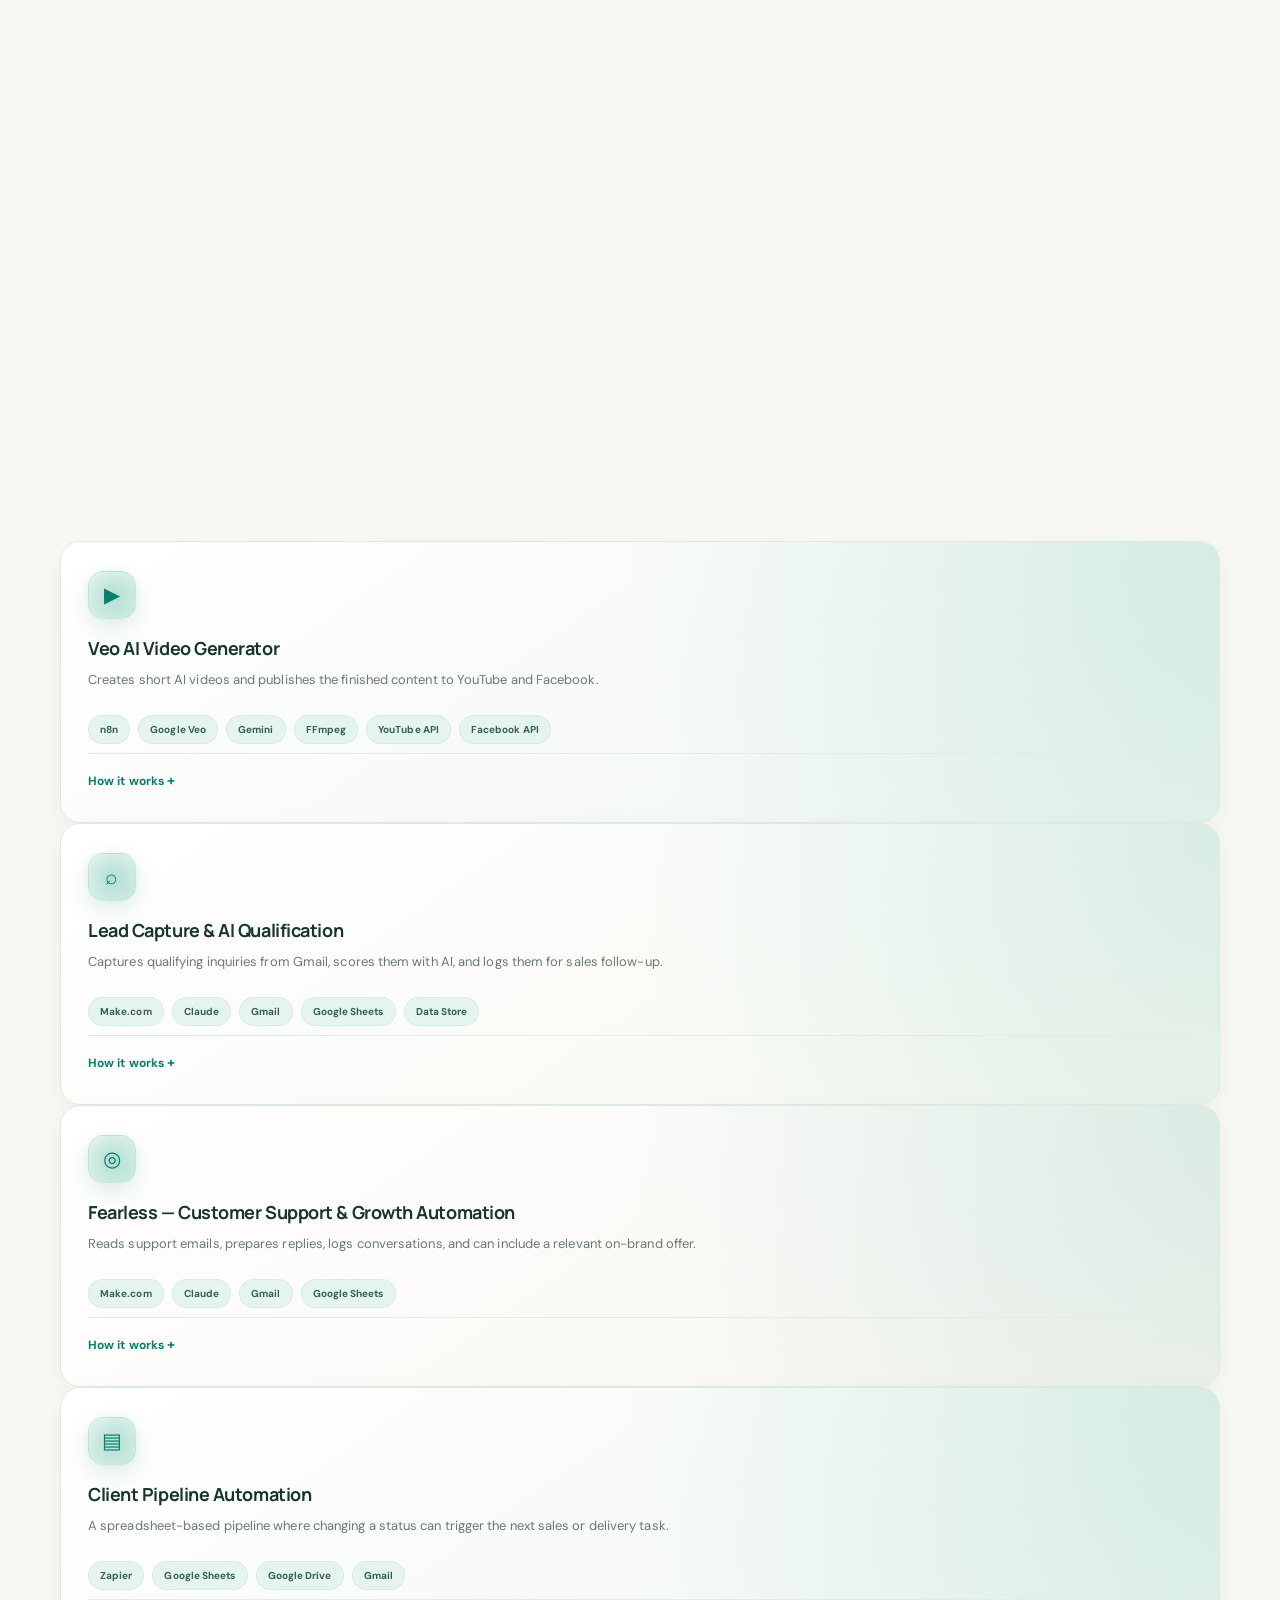
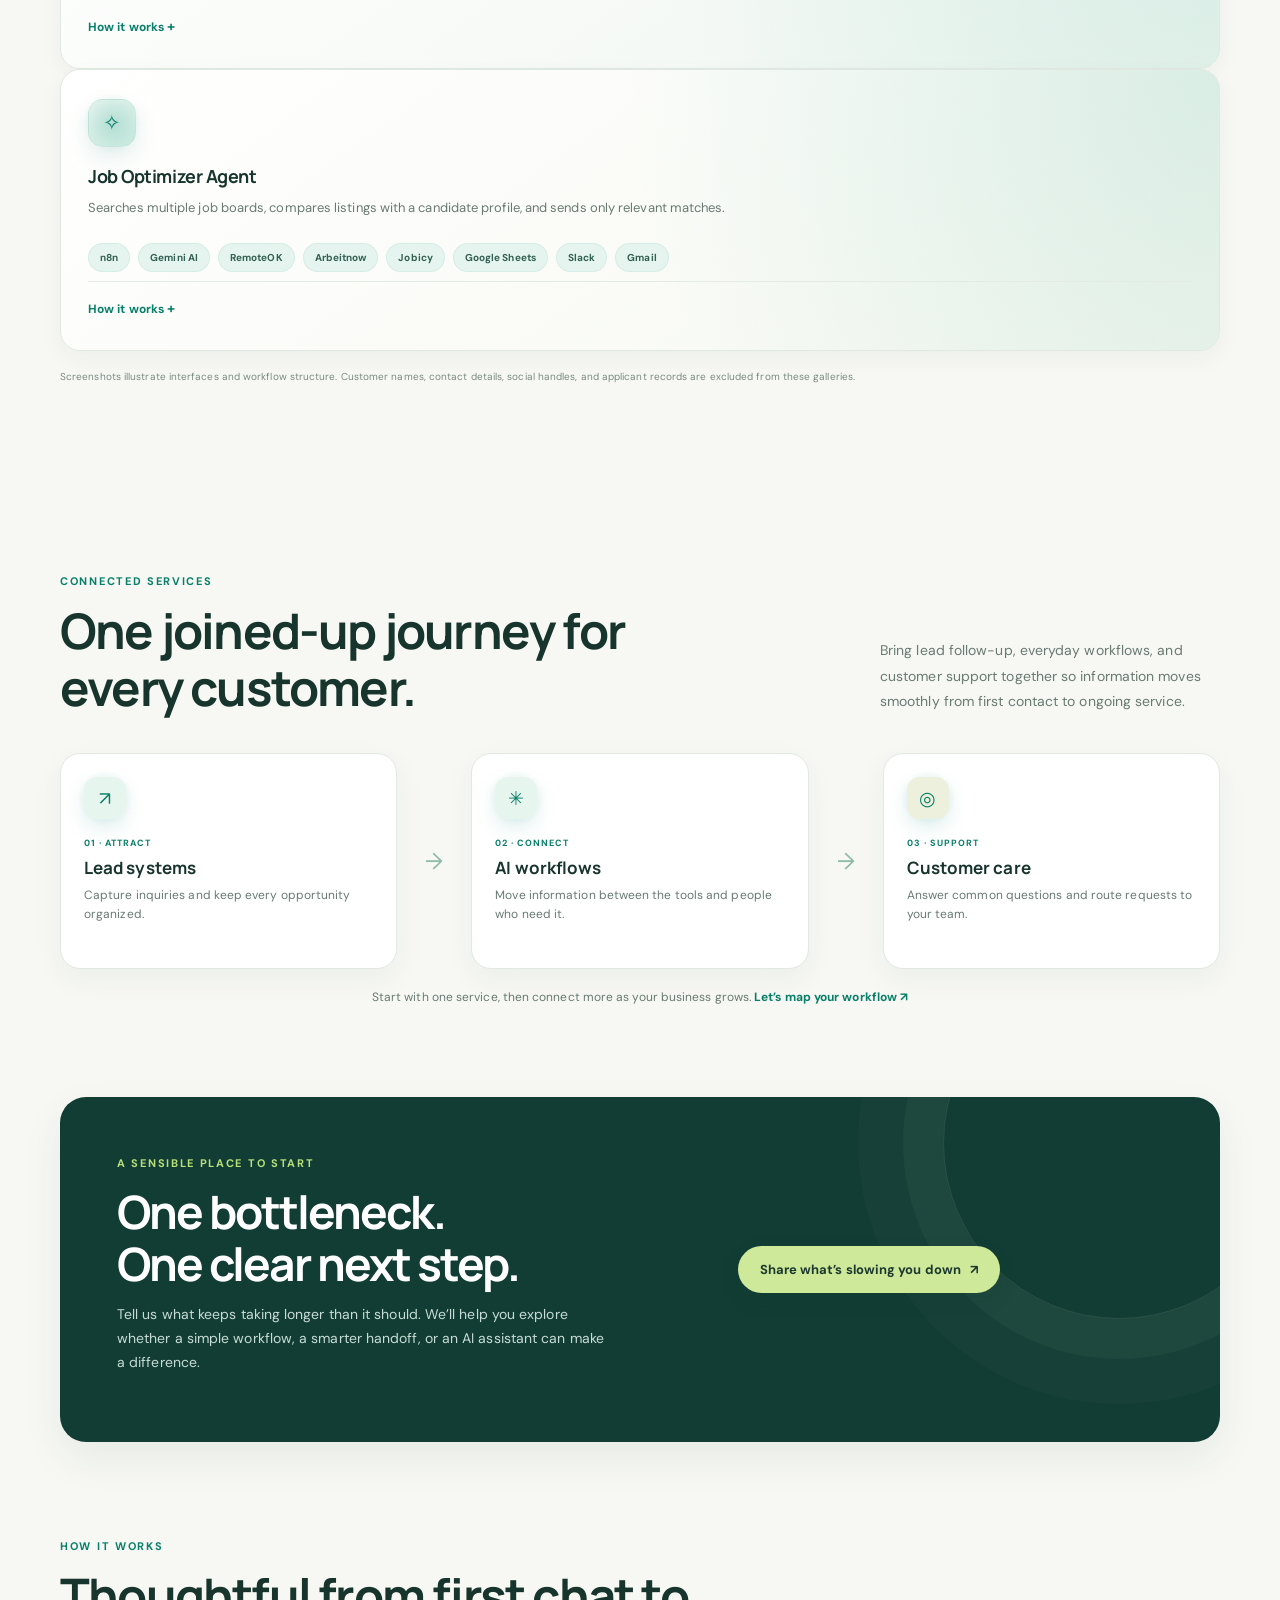
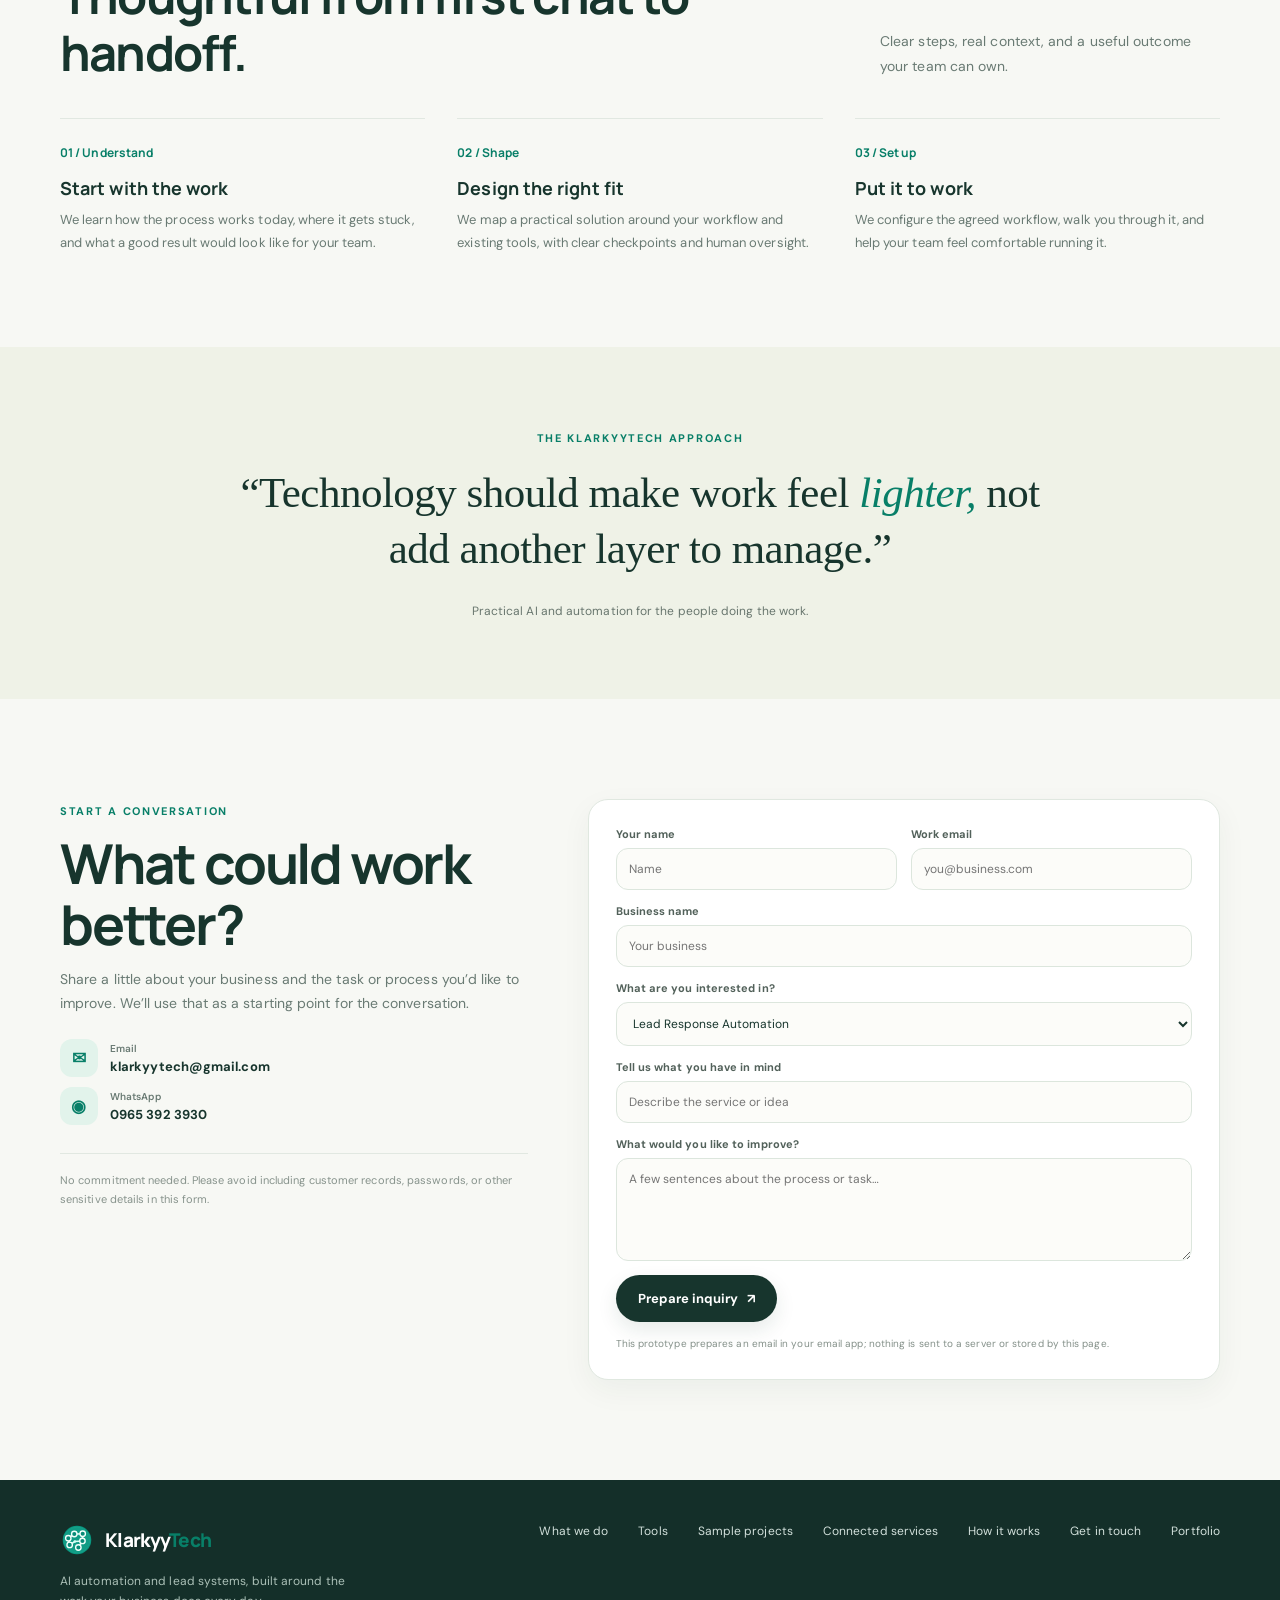
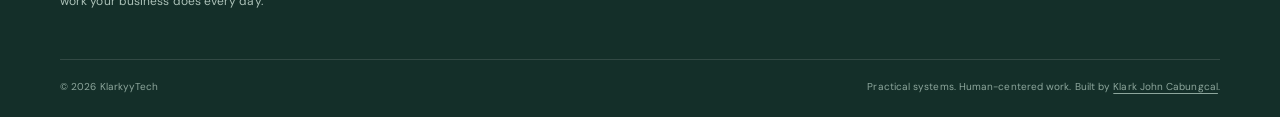
==== commit 81171999: "Add Cloudflare Web Analytics (portfolio + KlarkyyTech) Co-Authored-By: Claude <noreply@anthropic.com" ====
--- a/klarkyytech/index.html
+++ b/klarkyytech/index.html
@@ -101,7 +101,8 @@
 const io=new IntersectionObserver(entries=>entries.forEach(e=>{if(e.isIntersecting){e.target.classList.add('is-visible');io.unobserve(e.target)}}),{rootMargin:'0px 0px -8% 0px',threshold:.12});
 seen.forEach(el=>io.observe(el));
 const bar=document.querySelector('.scroll-progress');let ticking=false;const update=()=>{const h=document.documentElement.scrollHeight-innerHeight;bar.style.transform='scaleX('+(h>0?Math.min(scrollY/h,1):0)+')';ticking=false};addEventListener('scroll',()=>{if(!ticking){ticking=true;requestAnimationFrame(update)}},{passive:true});update()})();
-</script></body></html>
+</script><!-- Cloudflare Web Analytics --><script type='module' src='https://static.cloudflareinsights.com/beacon.min.js' data-cf-beacon='{"token": "3541101652d54b6b939604b00dcb4918"}'></script><!-- End Cloudflare Web Analytics -->
+</body></html>
 
 
 
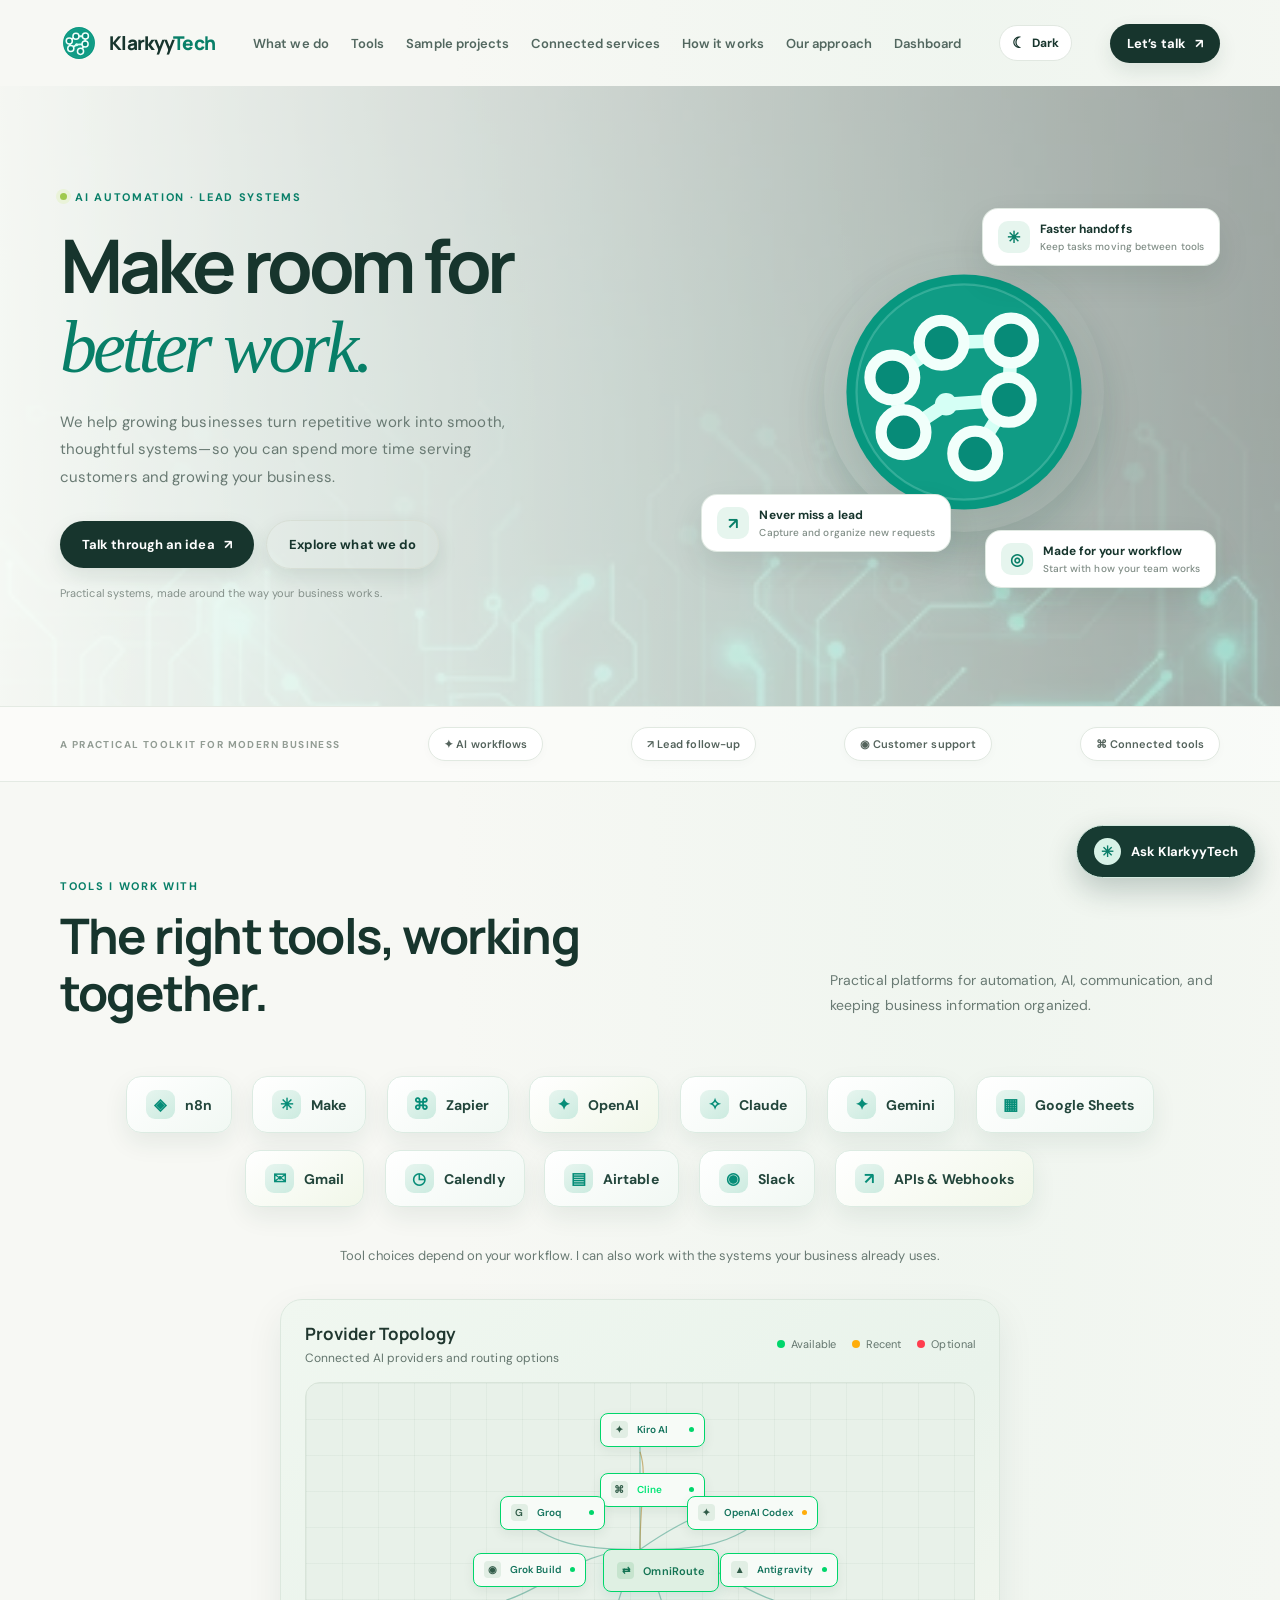
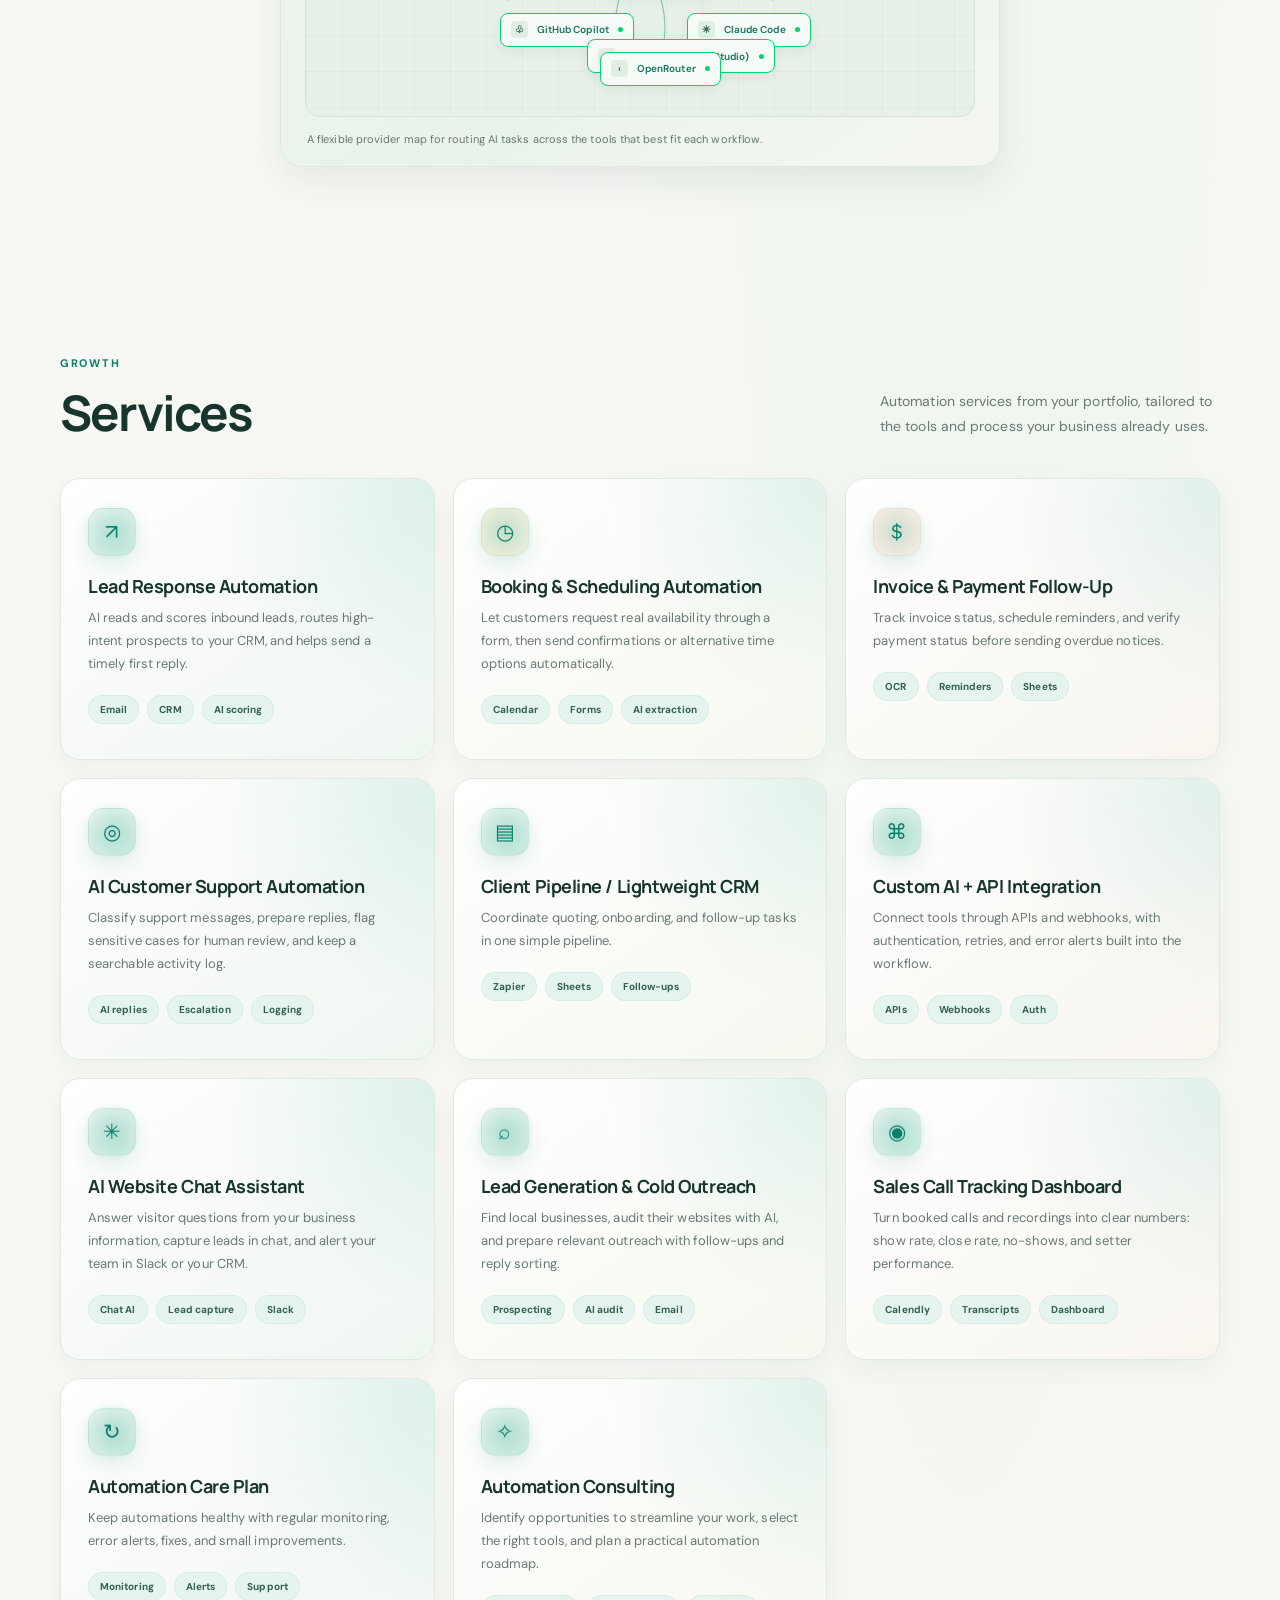
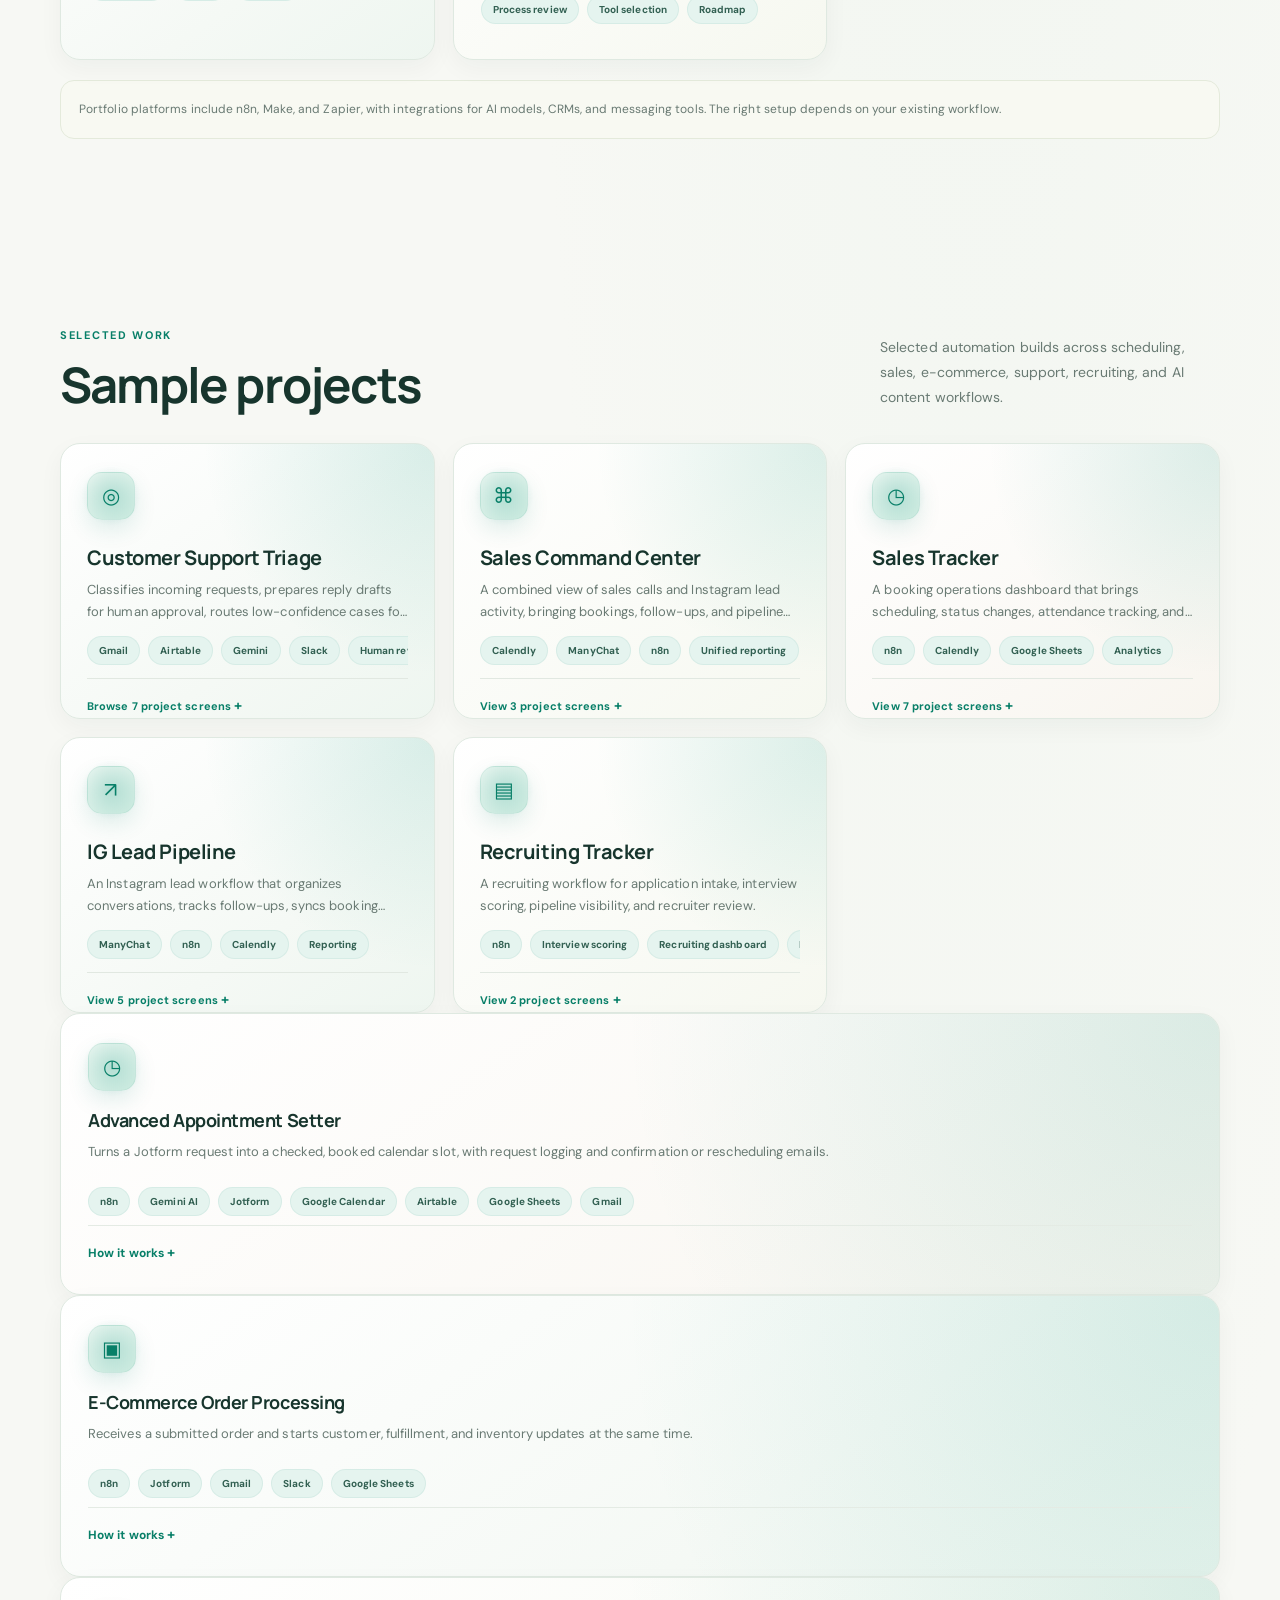
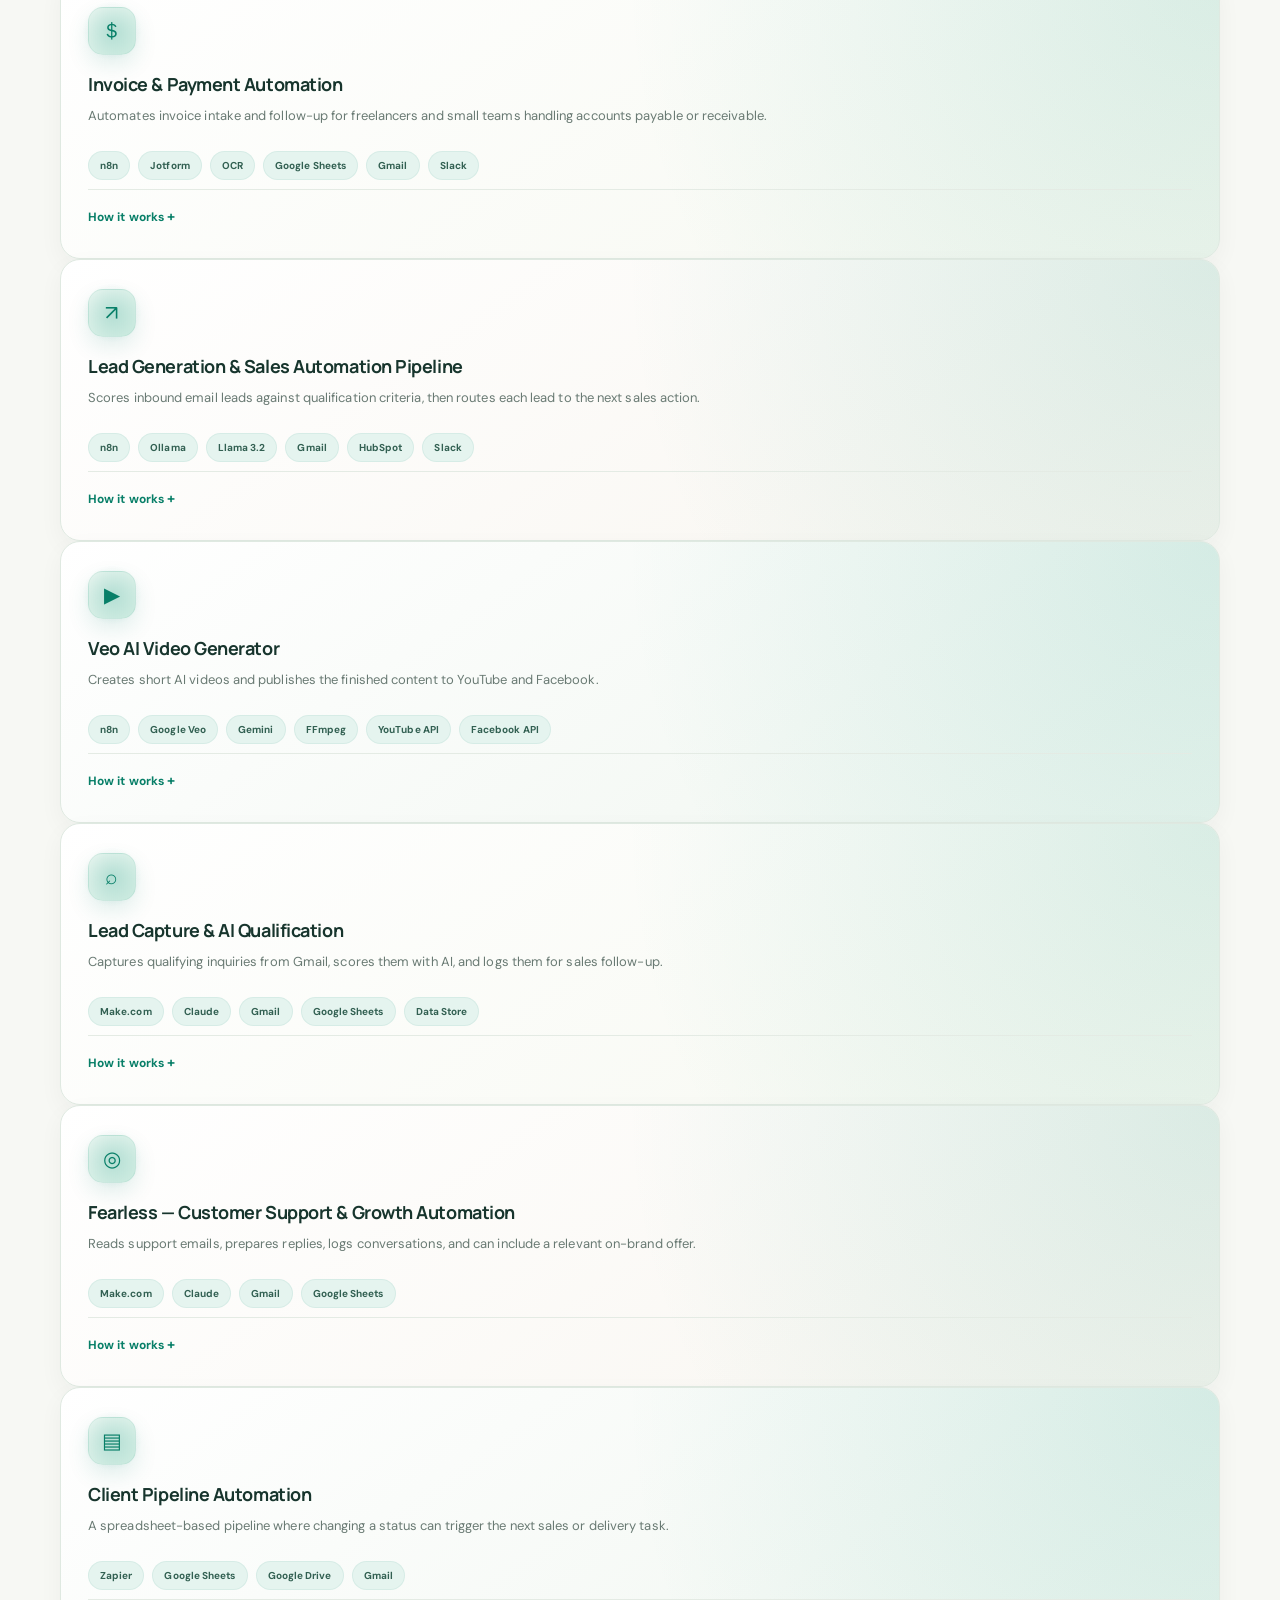
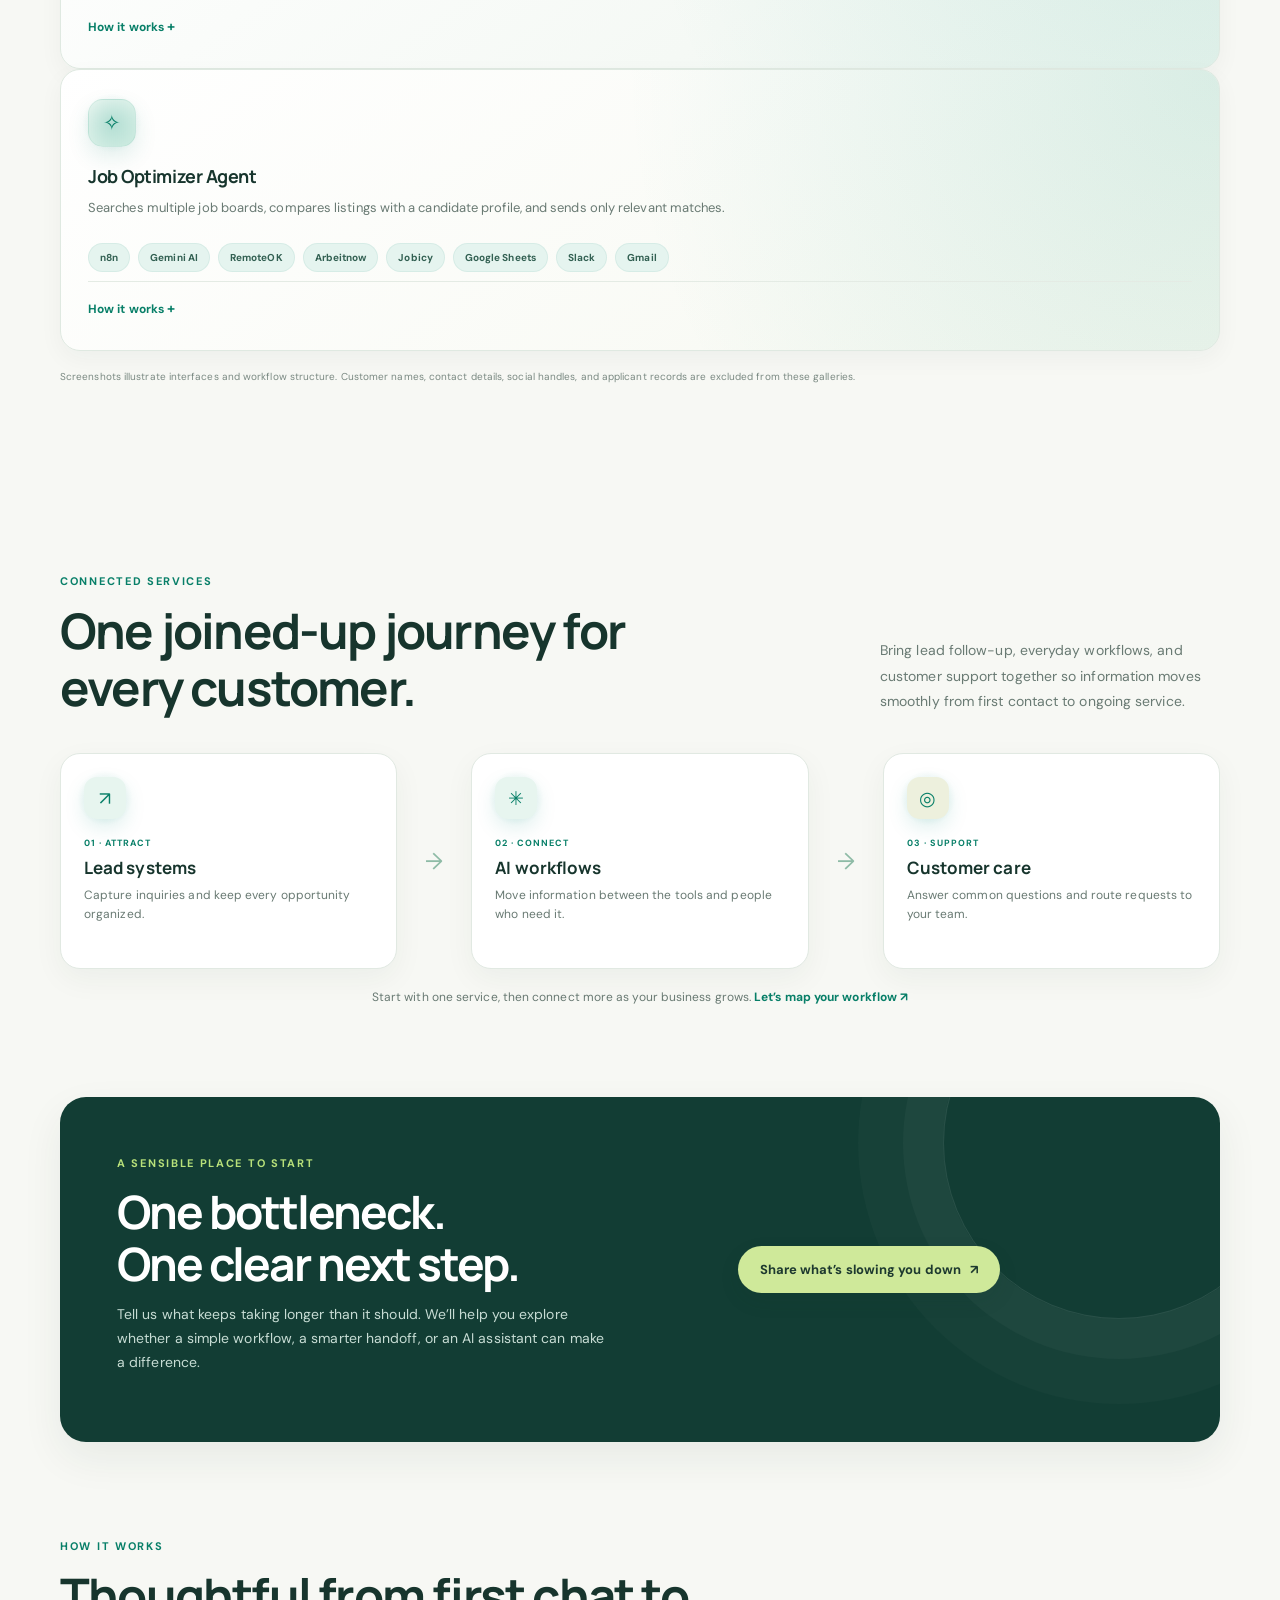
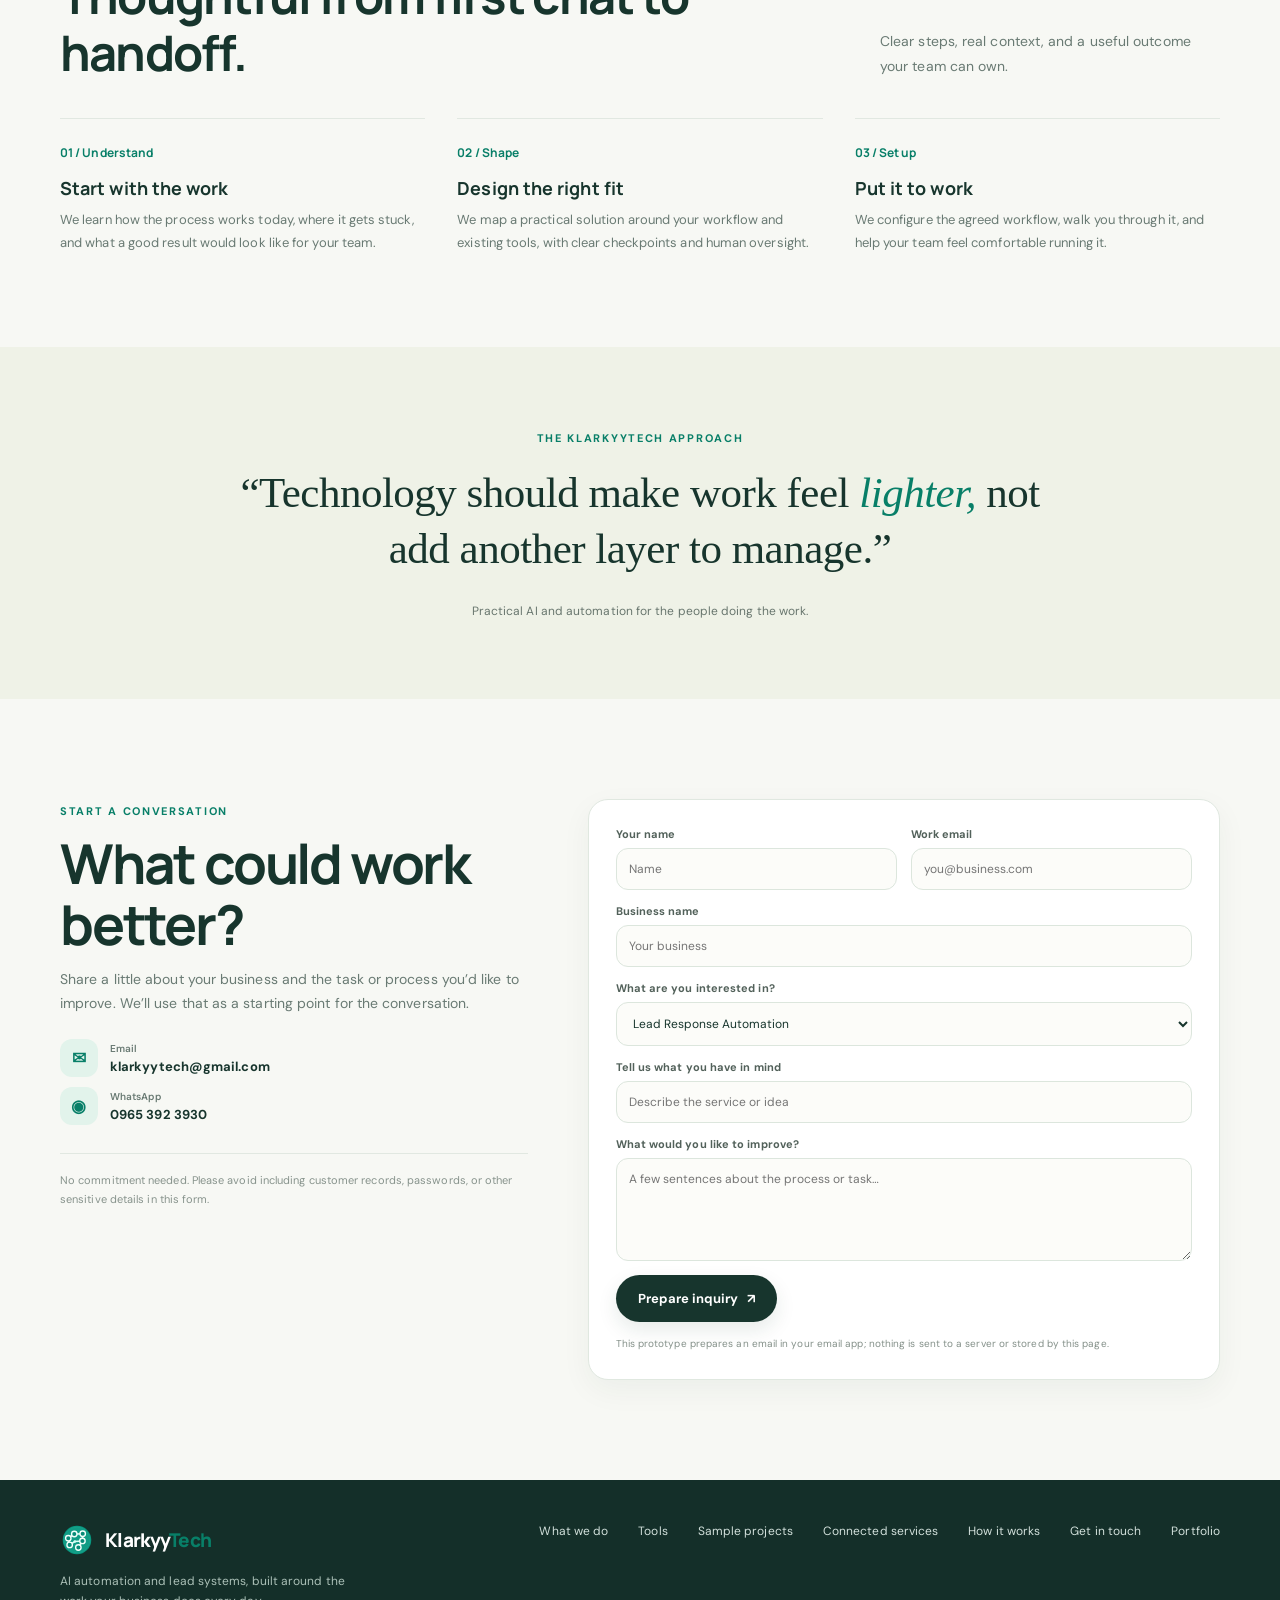
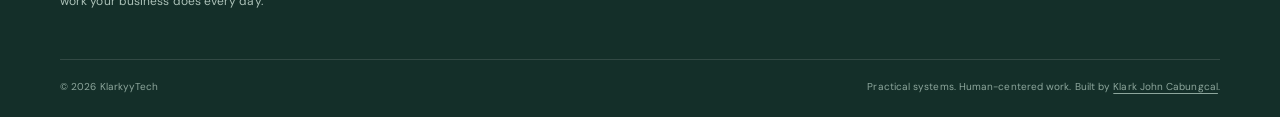
==== commit b50262e4: "Share cards + canonical links for portfolio and KlarkyyTech - 1200x630 og-card.jpg for each page (wa" ====
--- a/klarkyytech/index.html
+++ b/klarkyytech/index.html
@@ -1,7 +1,7 @@
 <!DOCTYPE html>
 <html lang="en">
 <head>
-<meta charset="utf-8"><meta name="viewport" content="width=device-width,initial-scale=1"><meta name="theme-color" content="#faf9f5"><meta name="description" content="KlarkyyTech helps growing businesses build practical AI automations and lead systems that make everyday work easier."><title>KlarkyyTech — Make room for better work</title>
+<meta charset="utf-8"><meta name="viewport" content="width=device-width,initial-scale=1"><meta name="theme-color" content="#faf9f5"><meta name="description" content="KlarkyyTech helps growing businesses build practical AI automations and lead systems that make everyday work easier."><link rel="canonical" href="https://klarkyy00.github.io/Klark_portfolio/klarkyytech/"><meta property="og:type" content="website"><meta property="og:site_name" content="KlarkyyTech"><meta property="og:title" content="KlarkyyTech: Make room for better work"><meta property="og:description" content="KlarkyyTech helps growing businesses build practical AI automations and lead systems that make everyday work easier."><meta property="og:url" content="https://klarkyy00.github.io/Klark_portfolio/klarkyytech/"><meta property="og:image" content="https://klarkyy00.github.io/Klark_portfolio/klarkyytech/og-card.jpg"><meta property="og:image:width" content="1200"><meta property="og:image:height" content="630"><meta property="og:image:alt" content="KlarkyyTech: Make room for better work. Practical AI automations and lead systems for growing businesses."><meta name="twitter:card" content="summary_large_image"><meta name="twitter:title" content="KlarkyyTech: Make room for better work"><meta name="twitter:description" content="KlarkyyTech helps growing businesses build practical AI automations and lead systems that make everyday work easier."><meta name="twitter:image" content="https://klarkyy00.github.io/Klark_portfolio/klarkyytech/og-card.jpg"><title>KlarkyyTech — Make room for better work</title>
 <style>
 @import url('https://fonts.googleapis.com/css2?family=DM+Sans:wght@400;500;600;700&family=Manrope:wght@400;500;600;700;800&display=swap');
 :root{--ink:#172d29;--muted:#667772;--paper:#faf9f5;--white:#fff;--green:#078d78;--mint:#dcf3eb;--line:#e5e9e2;--lime:#cff16a;--serif:Georgia,'Times New Roman',serif}*{box-sizing:border-box}html{scroll-behavior:smooth}body{margin:0;background:var(--paper);color:var(--ink);font-family:'DM Sans',sans-serif;-webkit-font-smoothing:antialiased}a{color:inherit;text-decoration:none}button,input,select,textarea{font:inherit}button{cursor:pointer}.wrap{width:min(1180px,calc(100% - 48px));margin:auto}.nav{height:82px;display:flex;align-items:center;justify-content:space-between}.logo{display:flex;align-items:center;gap:11px;font:800 18px Manrope;letter-spacing:-.7px}.logo img{width:38px;height:38px;border-radius:50%;object-fit:cover;object-position:center;background:transparent}.logo span span{color:var(--green)}.navlinks{display:flex;gap:24px;align-items:center;color:#536660;font-size:13px;font-weight:500}.navlinks a{white-space:nowrap}.navlinks a:hover,.footer a:hover{color:var(--green)}.navcta,.button{display:inline-flex;justify-content:center;align-items:center;gap:9px;border-radius:999px;background:var(--ink);color:white;padding:13px 20px;font-size:13px;font-weight:700;transition:transform .18s,background .18s}.navcta:hover,.button:hover{background:var(--green);transform:translateY(-1px)}.navcta{padding:11px 17px;white-space:nowrap;flex:none}.menu{display:none;border:1px solid var(--line);background:white;border-radius:50%;width:42px;height:42px;font-size:18px}.hero{padding:69px 0 84px;position:relative;overflow:hidden;isolation:isolate}.hero:after{content:"";position:absolute;z-index:-1;inset:0;pointer-events:none;background-image:linear-gradient(90deg,rgba(250,249,245,.90) 0%,rgba(250,249,245,.66) 42%,rgba(250,249,245,.32) 100%),url("circuit-board-background.webp");background-size:cover;background-position:center 42%;opacity:.82;filter:saturate(1.35) brightness(1.12) drop-shadow(0 0 16px rgba(7,151,127,.58));animation:circuit-drift 28s ease-in-out infinite alternate}.hero:before{content:'';position:absolute;width:0;height:0;pointer-events:none}.hero-grid{display:grid;grid-template-columns:1.08fr .92fr;gap:48px;align-items:center;position:relative}.eyebrow{display:inline-flex;gap:8px;align-items:center;color:var(--green);font-size:11px;font-weight:700;letter-spacing:1.5px;text-transform:uppercase}.eyebrow i{width:7px;height:7px;border-radius:50%;background:#9fc94c;box-shadow:0 0 0 4px #eaf3d9}.hero h1{max-width:650px;margin:21px 0 19px;font:700 clamp(48px,6.3vw,77px)/1.03 Manrope;letter-spacing:-5px}.hero h1 em{font:italic 400 1em var(--serif);letter-spacing:-4px;color:var(--green)}.hero-copy{max-width:500px;color:var(--muted);font-size:16px;line-height:1.75}.hero-actions{display:flex;gap:12px;align-items:center;margin-top:28px}.button{padding:15px 22px}.button.secondary{background:transparent;color:var(--ink);border:1px solid #d7ded5}.button.secondary:hover{color:white;border-color:var(--green);background:var(--green)}.micro{margin-top:17px;color:#84908a;font-size:11px}.visual{min-height:430px;position:relative;display:grid;place-items:center;isolation:isolate}.orb{display:none}.orb:after{content:'';position:absolute;inset:30px;border:1px solid #d8dfcf;border-radius:50%;animation:ring-turn 32s linear infinite}.orb:before{content:'';position:absolute;inset:75px;border:1px dashed #d1dbc7;border-radius:50%;animation:ring-turn 42s linear infinite reverse}.visual-logo{width:min(70%,280px);aspect-ratio:1;position:relative;border-radius:50%;box-shadow:0 20px 38px #17483d1c;filter:drop-shadow(0 22px 28px #17483d27);animation:mark-float 5s ease-in-out infinite;will-change:transform}.float{position:absolute;background:#fff;border:1px solid #edf0e9;border-radius:14px;padding:12px 15px;box-shadow:0 12px 30px #1e382018;display:flex;align-items:center;gap:10px;font-size:12px;font-weight:700;animation:drift 5s ease-in-out infinite}.float small{display:block;color:#7f8c85;font-size:10px;font-weight:500;margin-top:3px}.float.one{top:36px;right:0}.float.two{bottom:60px;left:-7px;animation-delay:-2s}.float.three{right:4px;bottom:24px;animation-delay:-3s}.ficon{width:32px;height:32px;border-radius:10px;background:#e6f5ee;display:grid;place-items:center;color:var(--green);font-size:16px}@keyframes drift{50%{transform:translateY(-7px)}}@keyframes service-icon-float{0%,100%{transform:translateY(0)}50%{transform:translateY(-5px)}}@keyframes service-icon-glow{from{opacity:.38;transform:scale(.88)}to{opacity:.95;transform:scale(1.12)}}@keyframes circuit-drift{0%{background-position:center 45%;transform:scale(1);filter:saturate(1.12) brightness(1.06) drop-shadow(0 0 12px rgba(7,151,127,.42))}50%{filter:saturate(1.35) brightness(1.22) drop-shadow(0 0 26px rgba(7,151,127,.82))}100%{background-position:52% 58%;transform:scale(1.045);filter:saturate(1.18) brightness(1.12) drop-shadow(0 0 18px rgba(7,151,127,.62))}}@keyframes mark-float{0%,100%{transform:translate3d(0,0,0) rotate(-2deg)}50%{transform:translate3d(0,-10px,0) rotate(2deg)}}@keyframes orbit-breathe{0%,100%{transform:scale(.97);box-shadow:0 0 0 0 #9bb49b00}50%{transform:scale(1.035);box-shadow:0 0 55px 5px #9bb49b20}}@keyframes ring-turn{to{transform:rotate(1turn)}}.trust{border-top:1px solid var(--line);border-bottom:1px solid var(--line);padding:18px 0}.trust-inner{display:flex;justify-content:space-between;align-items:center;gap:18px}.trust-label{color:#929c94;font-size:10px;text-transform:uppercase;letter-spacing:1.4px;font-weight:700}.pill{border:1px solid #e4e8df;border-radius:99px;padding:9px 14px;color:#54635c;font-size:11px;font-weight:600;background:#fff9;white-space:nowrap}.section{padding:104px 0}.section-head{display:flex;justify-content:space-between;align-items:end;gap:30px;margin-bottom:42px}.kicker{color:var(--green);font-size:11px;text-transform:uppercase;letter-spacing:1.5px;font-weight:700}.section h2{font:700 clamp(34px,4vw,49px)/1.14 Manrope;letter-spacing:-2.2px;margin:13px 0 0;max-width:650px}.section-head>p{max-width:340px;color:var(--muted);font-size:14px;line-height:1.7;margin:0 0 3px}.service-grid{display:grid;grid-template-columns:repeat(3,minmax(0,1fr));gap:16px}.service{background:linear-gradient(145deg,#ffffff 0%,#f1f8f3 58%,#e8f4ee 100%);border:1px solid #dcebe2;border-radius:17px;padding:27px 25px 25px;min-height:276px;position:relative;overflow:hidden;transition:transform .2s,box-shadow .2s}.service:before{content:"";position:absolute;inset:0;pointer-events:none;background:radial-gradient(circle at 100% 0%,rgba(7,151,127,.13),transparent 48%);opacity:.8}.service>*{position:relative}.service:nth-child(3n+2){background:linear-gradient(145deg,#fff 0%,#f1f7e9 100%)}.service:nth-child(3n){background:linear-gradient(145deg,#fff 0%,#f6f2e9 100%)}.service:hover{transform:translateY(-4px);box-shadow:0 17px 36px #1c3a2e0b}.service-icon{height:48px;width:48px;border-radius:15px;background:linear-gradient(145deg,#e7f5ef,#ccebe0);display:grid;place-items:center;font-size:21px;color:var(--green);position:relative;isolation:isolate;animation:service-icon-float 4.2s ease-in-out infinite;box-shadow:0 7px 18px rgba(7,141,120,.12);transition:transform .25s,box-shadow .25s}.service-icon:before{content:"";position:absolute;inset:-7px;border-radius:20px;background:radial-gradient(circle,rgba(7,141,120,.19),transparent 70%);z-index:-1;animation:service-icon-glow 3.4s ease-in-out infinite alternate}.service:nth-child(3n+2) .service-icon{animation-delay:-1.1s}.service:nth-child(3n) .service-icon{animation-delay:-2.2s}.service:hover .service-icon{transform:translateY(-5px) rotate(-5deg) scale(1.06);box-shadow:0 12px 24px rgba(7,141,120,.2)}.service:nth-child(2) .service-icon{background:#edf0dd}.service:nth-child(3) .service-icon{background:#f9eee4}.service h3{font:700 18px Manrope;letter-spacing:-.5px;margin:18px 0 9px}.service-tags{display:flex;flex-wrap:wrap;gap:8px;margin-top:18px}.service-tags span{border-radius:99px;padding:7px 11px;background:#e5f4ef;color:#326052;font-size:10px;font-weight:700}.service-platforms{margin-top:20px;padding:18px;border:1px solid #e4eadb;border-radius:14px;background:#f8f9f2;color:var(--muted);font-size:12px;line-height:1.7}.service p{font-size:13px;color:var(--muted);line-height:1.7;margin:0 0 19px}.arrow{color:var(--green);font-size:12px;font-weight:700}.flow{display:grid;grid-template-columns:1fr 58px 1fr 58px 1fr;align-items:center;gap:8px}.flow-card{display:grid;justify-items:start;align-content:start;min-height:216px;padding:23px;background:#fff;border:1px solid var(--line);border-radius:17px;transition:transform .2s,border-color .2s,box-shadow .2s}.flow-card:hover{transform:translateY(-3px);border-color:#b6daca;box-shadow:0 16px 32px #1c3a2e0b}.flow-icon{display:grid;place-items:center;width:42px;height:42px;margin-bottom:18px;border-radius:13px;background:#e7f5ef;color:var(--green);font-size:19px}.flow-icon{animation:service-icon-float 4.6s ease-in-out infinite;box-shadow:0 8px 20px rgba(7,141,120,.13);position:relative}.flow-card:nth-child(1) .flow-icon{animation-delay:0s}.flow-card:nth-child(3) .flow-icon{animation-delay:-1.5s}.flow-card:nth-child(5) .flow-icon{animation-delay:-3s}.flow-icon:after{content:"";position:absolute;inset:-7px;border-radius:inherit;background:radial-gradient(circle,rgba(7,141,120,.18),transparent 70%);z-index:-1;animation:service-icon-glow 3.6s ease-in-out infinite alternate}.flow-card:nth-of-type(3) .flow-icon{background:#edf0dd}.flow-card:nth-of-type(5) .flow-icon{background:#f9eee4}.flow-step{font-size:9px;letter-spacing:1px;color:var(--green);font-weight:700}.flow-card strong{margin:7px 0;font:700 17px Manrope}.flow-card small{color:var(--muted);font-size:12px;line-height:1.6}.flow-connector{display:grid;place-items:center;color:#8ebba6;font-size:23px}.flow-connector i{font-style:normal}.flow-note{margin:20px 0 0;text-align:center;color:var(--muted);font-size:12px}.flow-note a{color:var(--green);font-weight:700}.band{background:#123d34;color:#fff;border-radius:24px;padding:54px 57px;position:relative;overflow:hidden}.band:after{content:'';position:absolute;width:350px;height:350px;border:1px solid #ffffff19;border-radius:50%;right:-75px;top:-130px;box-shadow:0 0 0 40px #ffffff08,0 0 0 85px #ffffff05}.band-grid{display:grid;grid-template-columns:1.15fr .85fr;gap:45px;align-items:center;position:relative;z-index:1}.band .kicker{color:#b8e17a}.band h2{font:700 clamp(32px,4vw,46px)/1.12 Manrope;letter-spacing:-2px;margin:14px 0}.band p{max-width:490px;color:#c7dcd4;font-size:14px;line-height:1.7}.band .button{background:var(--lime);color:#1d392f}.band .button:hover{background:#fff}.steps{display:grid;grid-template-columns:repeat(3,1fr);gap:32px}.step{border-top:1px solid #dfe5dc;padding-top:19px}.step-num{color:var(--green);font:700 12px Manrope}.step h3{font:700 18px Manrope;margin:14px 0 9px}.step p{margin:0;color:var(--muted);font-size:13px;line-height:1.75}.quote{background:#eff2e7;padding:79px 0}.quote-inner{text-align:center;max-width:810px;margin:auto}.quote blockquote{margin:18px 0 23px;font:400 clamp(26px,4vw,43px)/1.3 var(--serif);letter-spacing:-.5px}.quote blockquote em{color:var(--green)}.quote small{color:#68766e;font-size:12px}.contact{padding:100px 0}.contact-grid{display:grid;grid-template-columns:.85fr 1.15fr;gap:60px;align-items:start}.contact h2{font:700 clamp(37px,4.8vw,55px)/1.1 Manrope;letter-spacing:-2.8px;margin:13px 0}.contact-intro p{color:var(--muted);font-size:14px;line-height:1.7}.contact-note{margin-top:28px;padding-top:17px;border-top:1px solid var(--line);color:#87938c;font-size:11px;line-height:1.7}.contact-links{display:grid;gap:10px;margin-top:23px}.contact-links a{display:flex;align-items:center;gap:12px;width:fit-content;color:var(--ink);font-size:13px;font-weight:700}.contact-links a>span:first-child{width:38px;height:38px;border-radius:12px;display:grid;place-items:center;background:#e2f3eb;color:var(--green);font-size:17px;transition:transform .2s,box-shadow .2s}.contact-links a:hover>span:first-child{transform:translateY(-3px);box-shadow:0 7px 16px #078d7833}.contact-links small{display:block;margin-bottom:3px;color:var(--muted);font-size:10px;font-weight:600}.contact-links a:focus-visible{outline:2px solid var(--green);outline-offset:4px;border-radius:4px}.form{background:#fff;border:1px solid var(--line);padding:27px;border-radius:22px;display:grid;grid-template-columns:1fr 1fr;gap:14px}.field{display:grid;gap:7px}.field.full{grid-column:1/-1}.field label{font-size:11px;font-weight:700;color:#52615a}.field input,.field select,.field textarea{width:100%;border:1px solid #e3e8e0;border-radius:9px;background:#fcfcf9;padding:12px;color:var(--ink);outline:0;font-size:12px}.field input:focus,.field select:focus,.field textarea:focus{border-color:#71b8a4;box-shadow:0 0 0 3px #e1f3ec}.field textarea{min-height:103px;resize:vertical}.form .button{border:0;grid-column:1/-1;width:max-content}.form-disclaimer{grid-column:1/-1;font-size:10px;color:#849089;line-height:1.55;margin:0}.form-result{grid-column:1/-1;display:none;color:var(--green);font-size:12px;line-height:1.5}.footer{background:#142f29;color:#fff;padding:43px 0 24px}.footer-top{display:flex;justify-content:space-between;gap:35px;align-items:start;padding-bottom:35px}.footer .logo{color:white}.footer .logo img{width:34px;height:34px;border-radius:50%}.footer-blurb{max-width:290px;color:#abc0b7;font-size:12px;line-height:1.7;margin-top:14px}.footer-links{display:flex;gap:30px;color:#d2e0db;font-size:12px}.footer-bottom{border-top:1px solid #ffffff20;padding-top:20px;display:flex;justify-content:space-between;color:#8da69c;font-size:10px}.mobile-nav{display:none}
